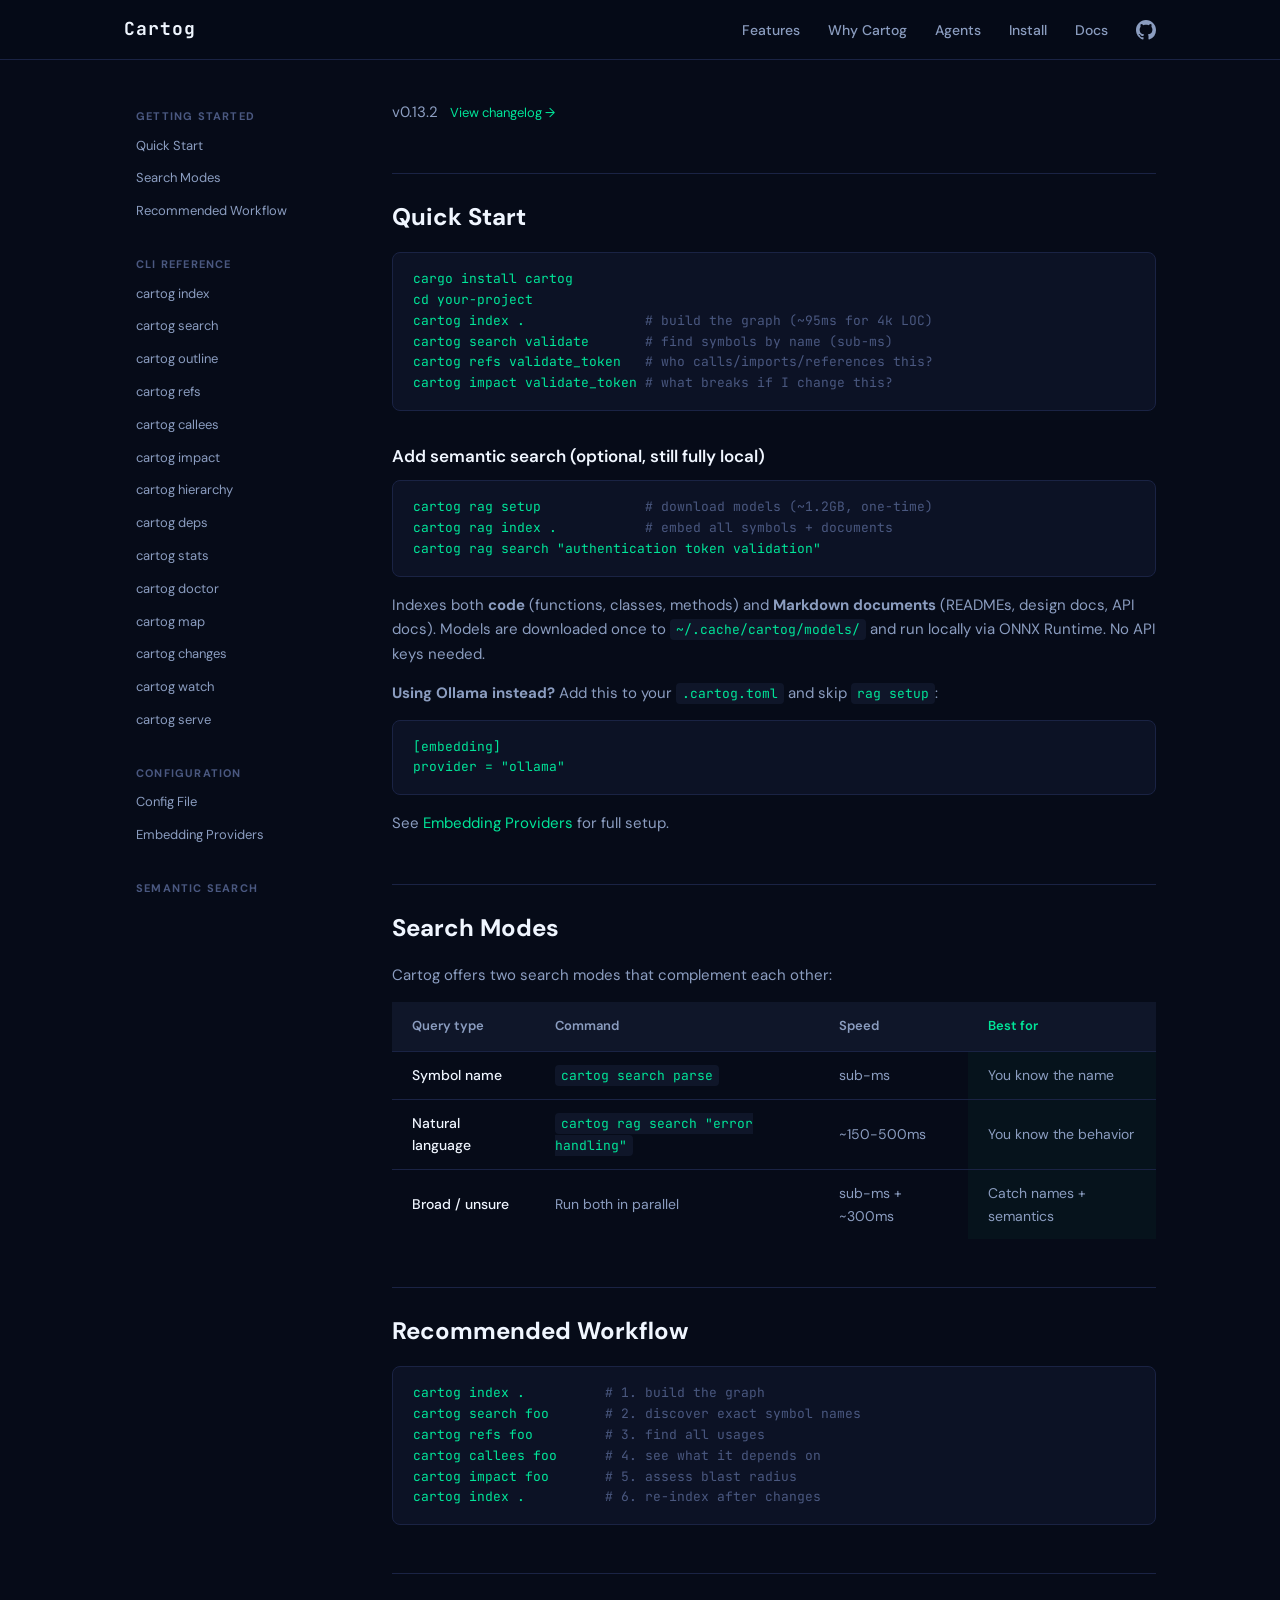
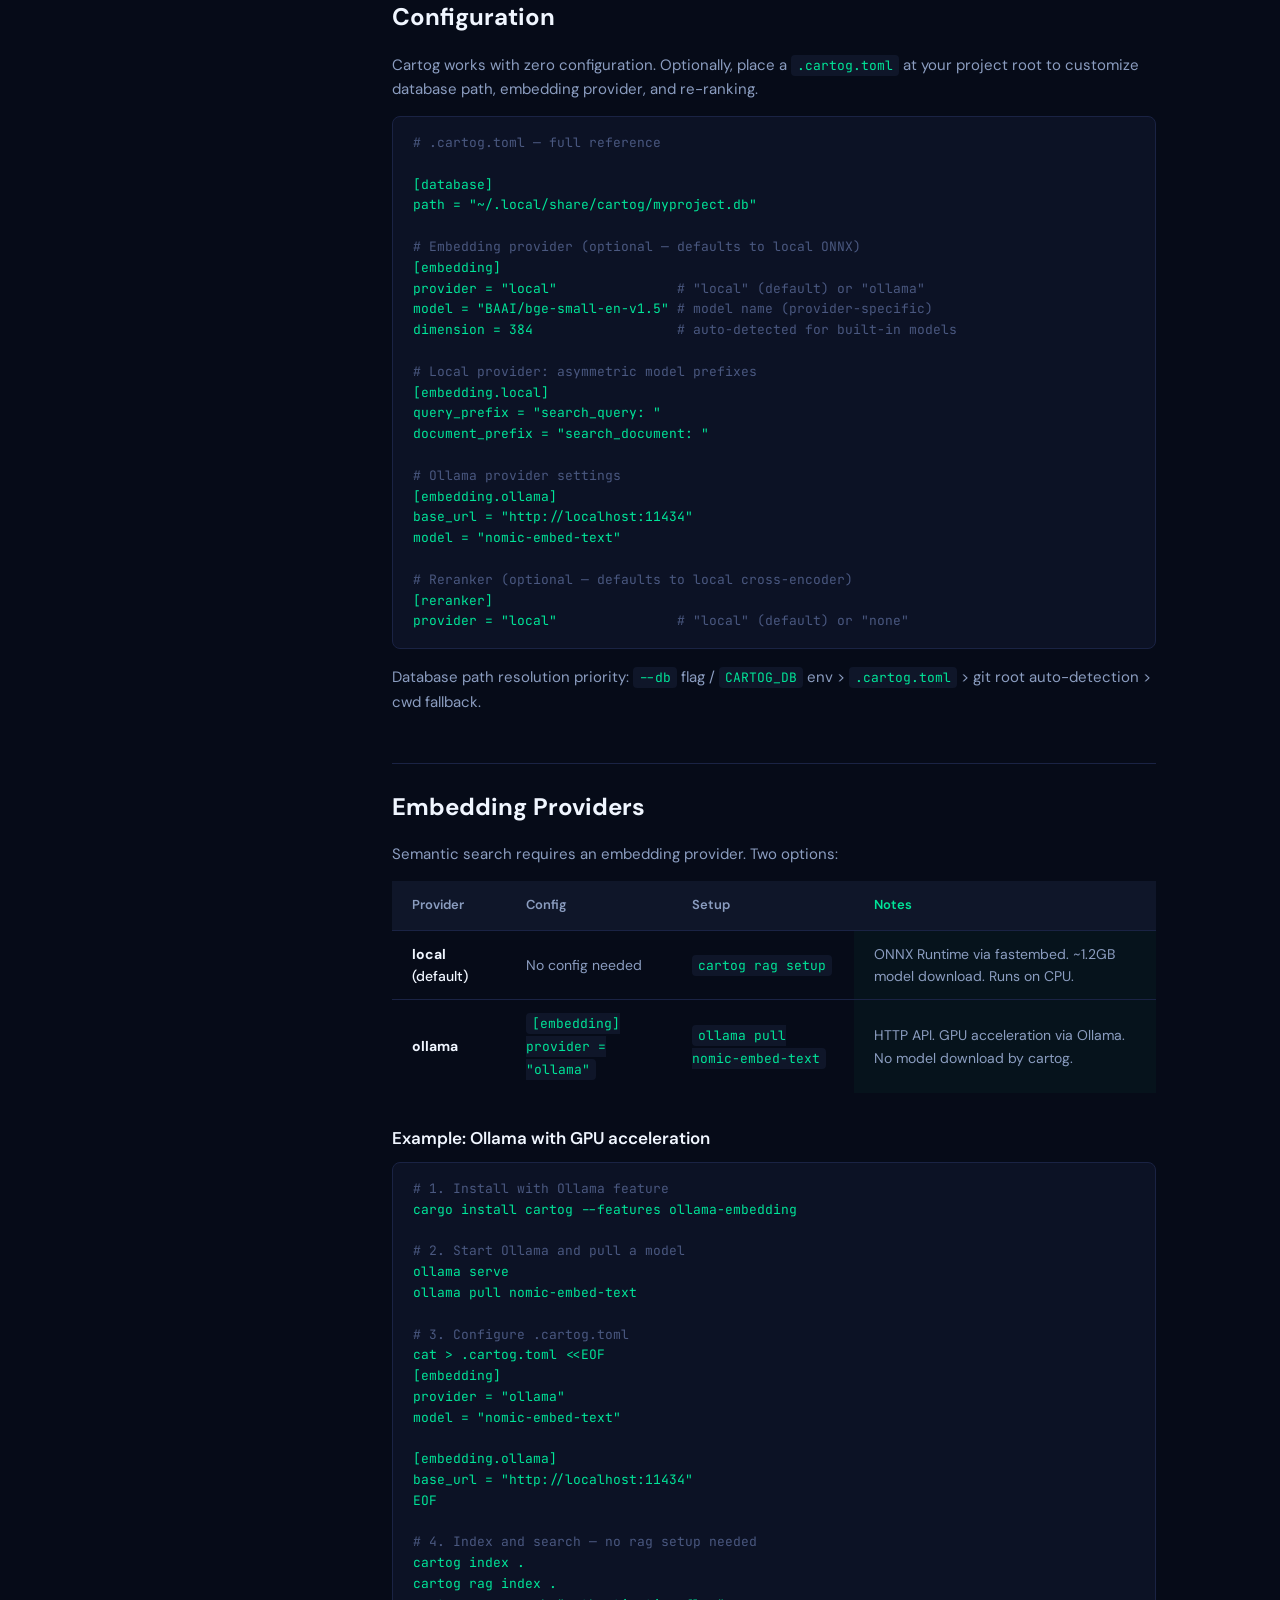
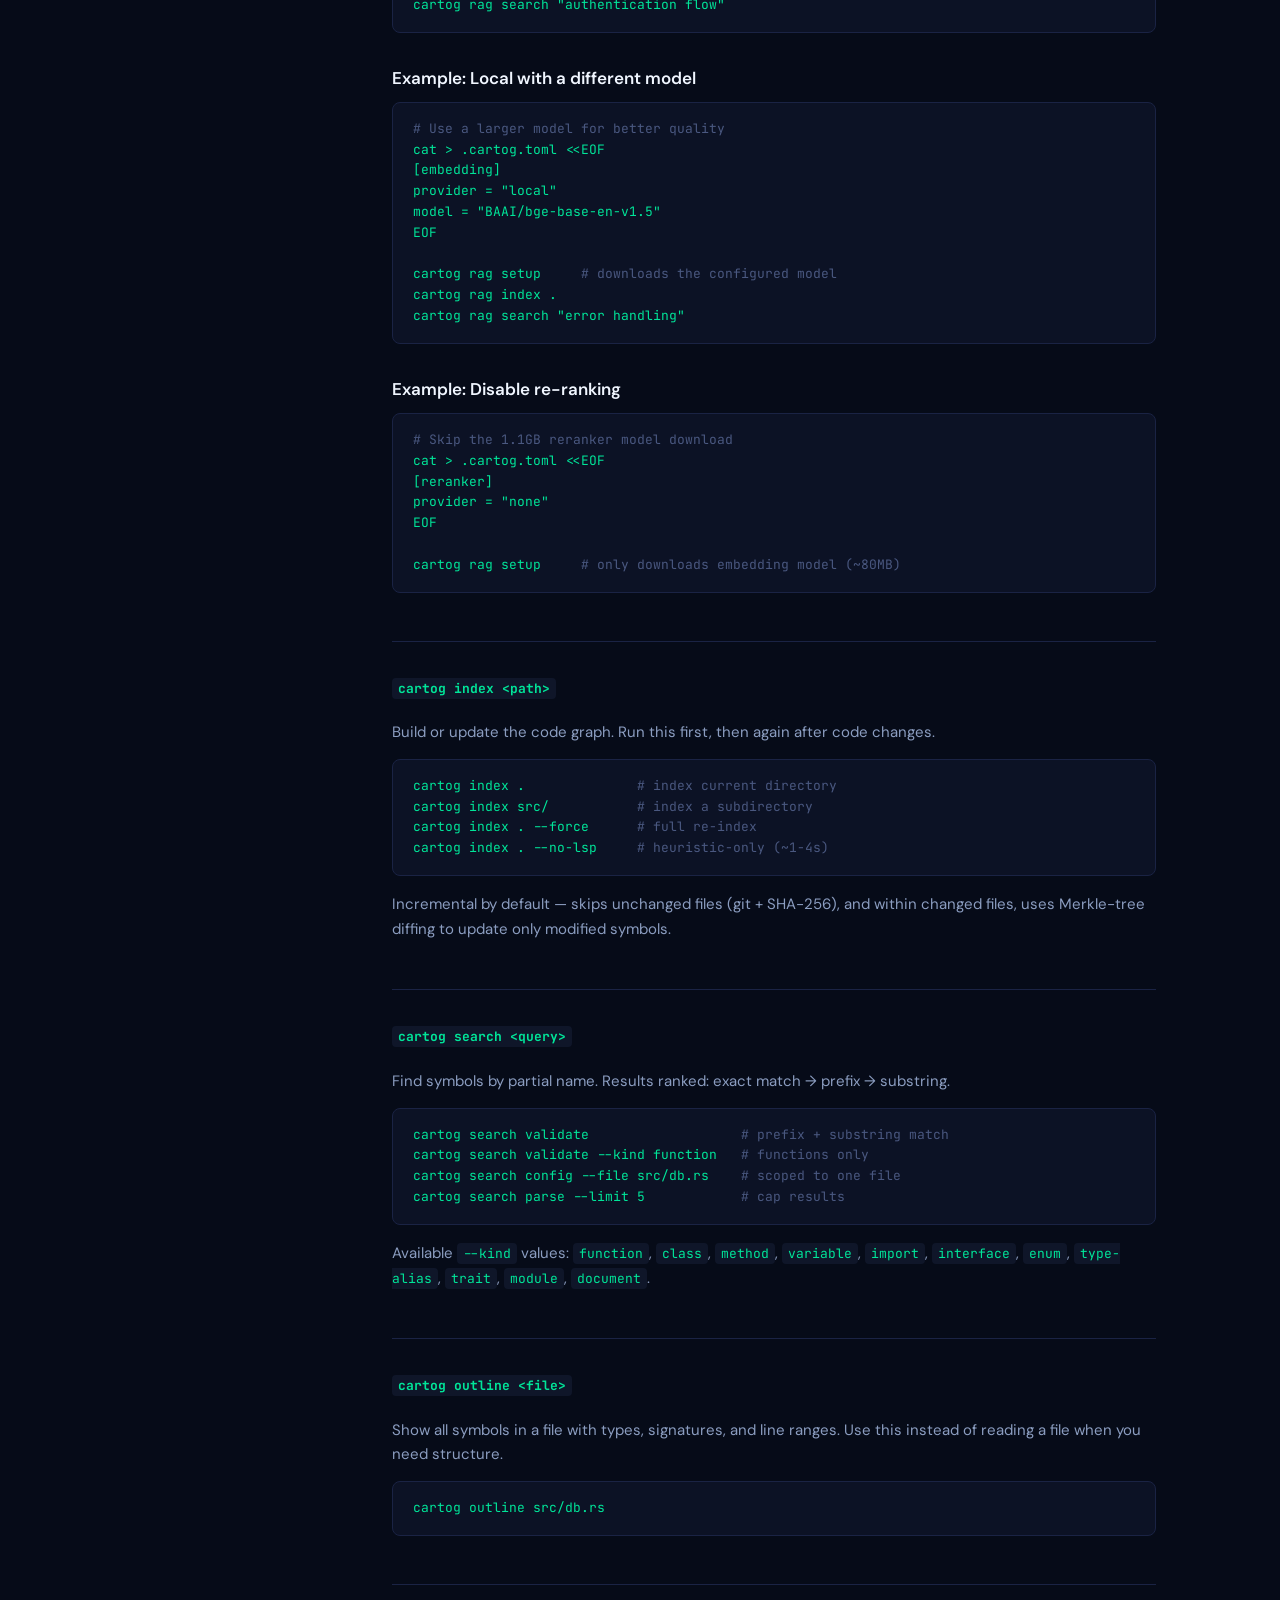
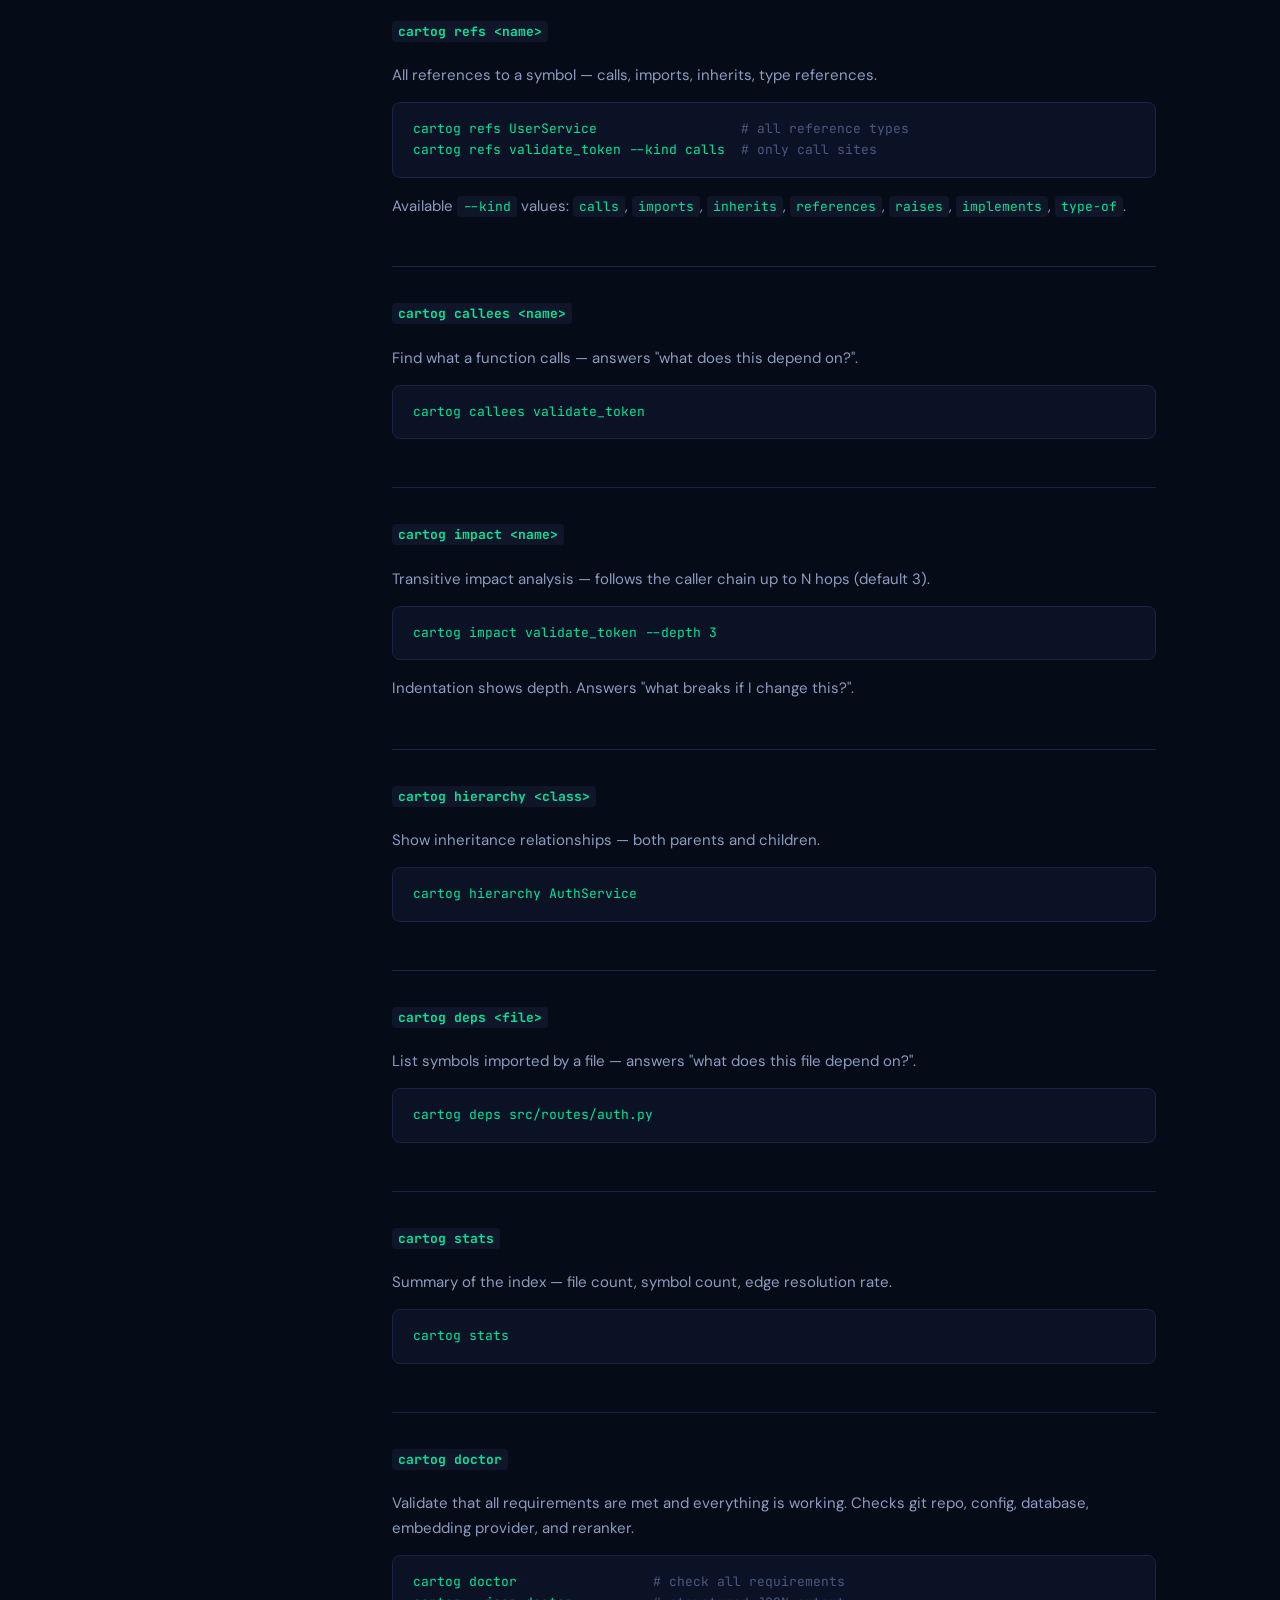
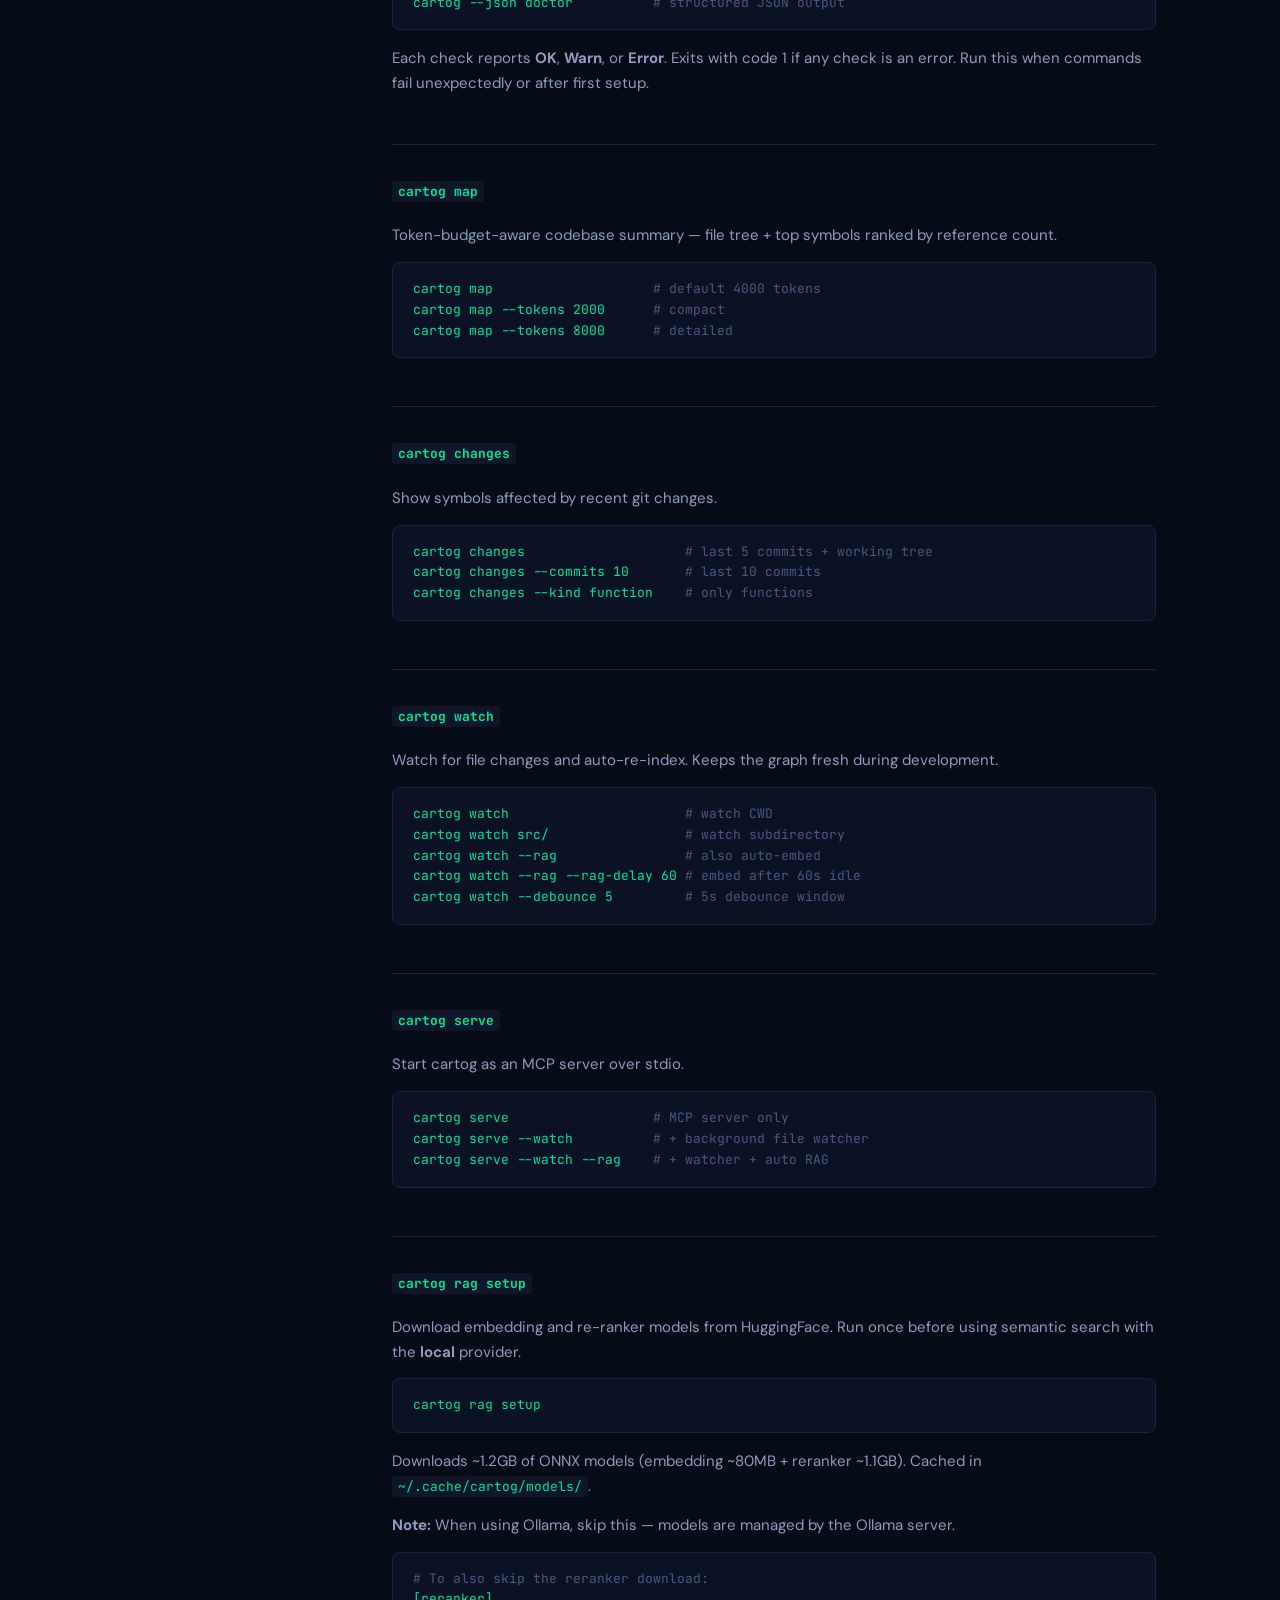
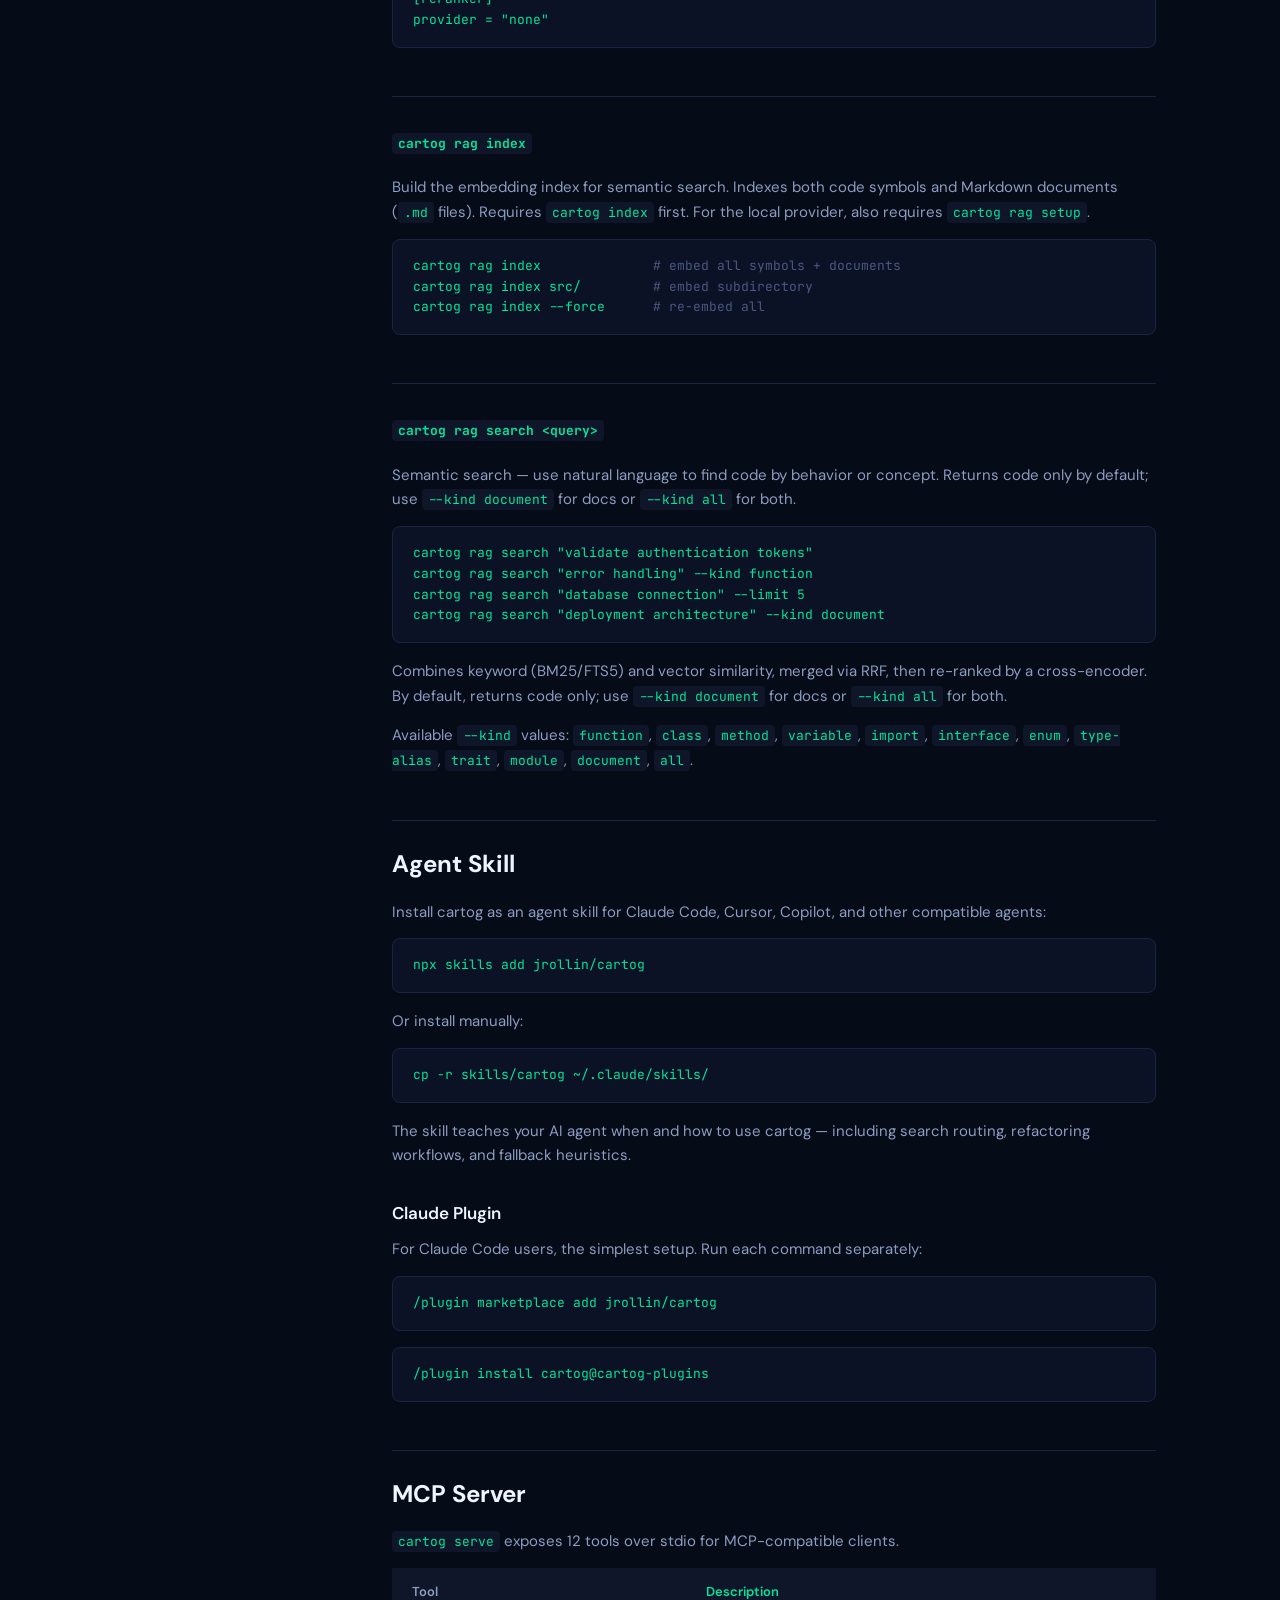
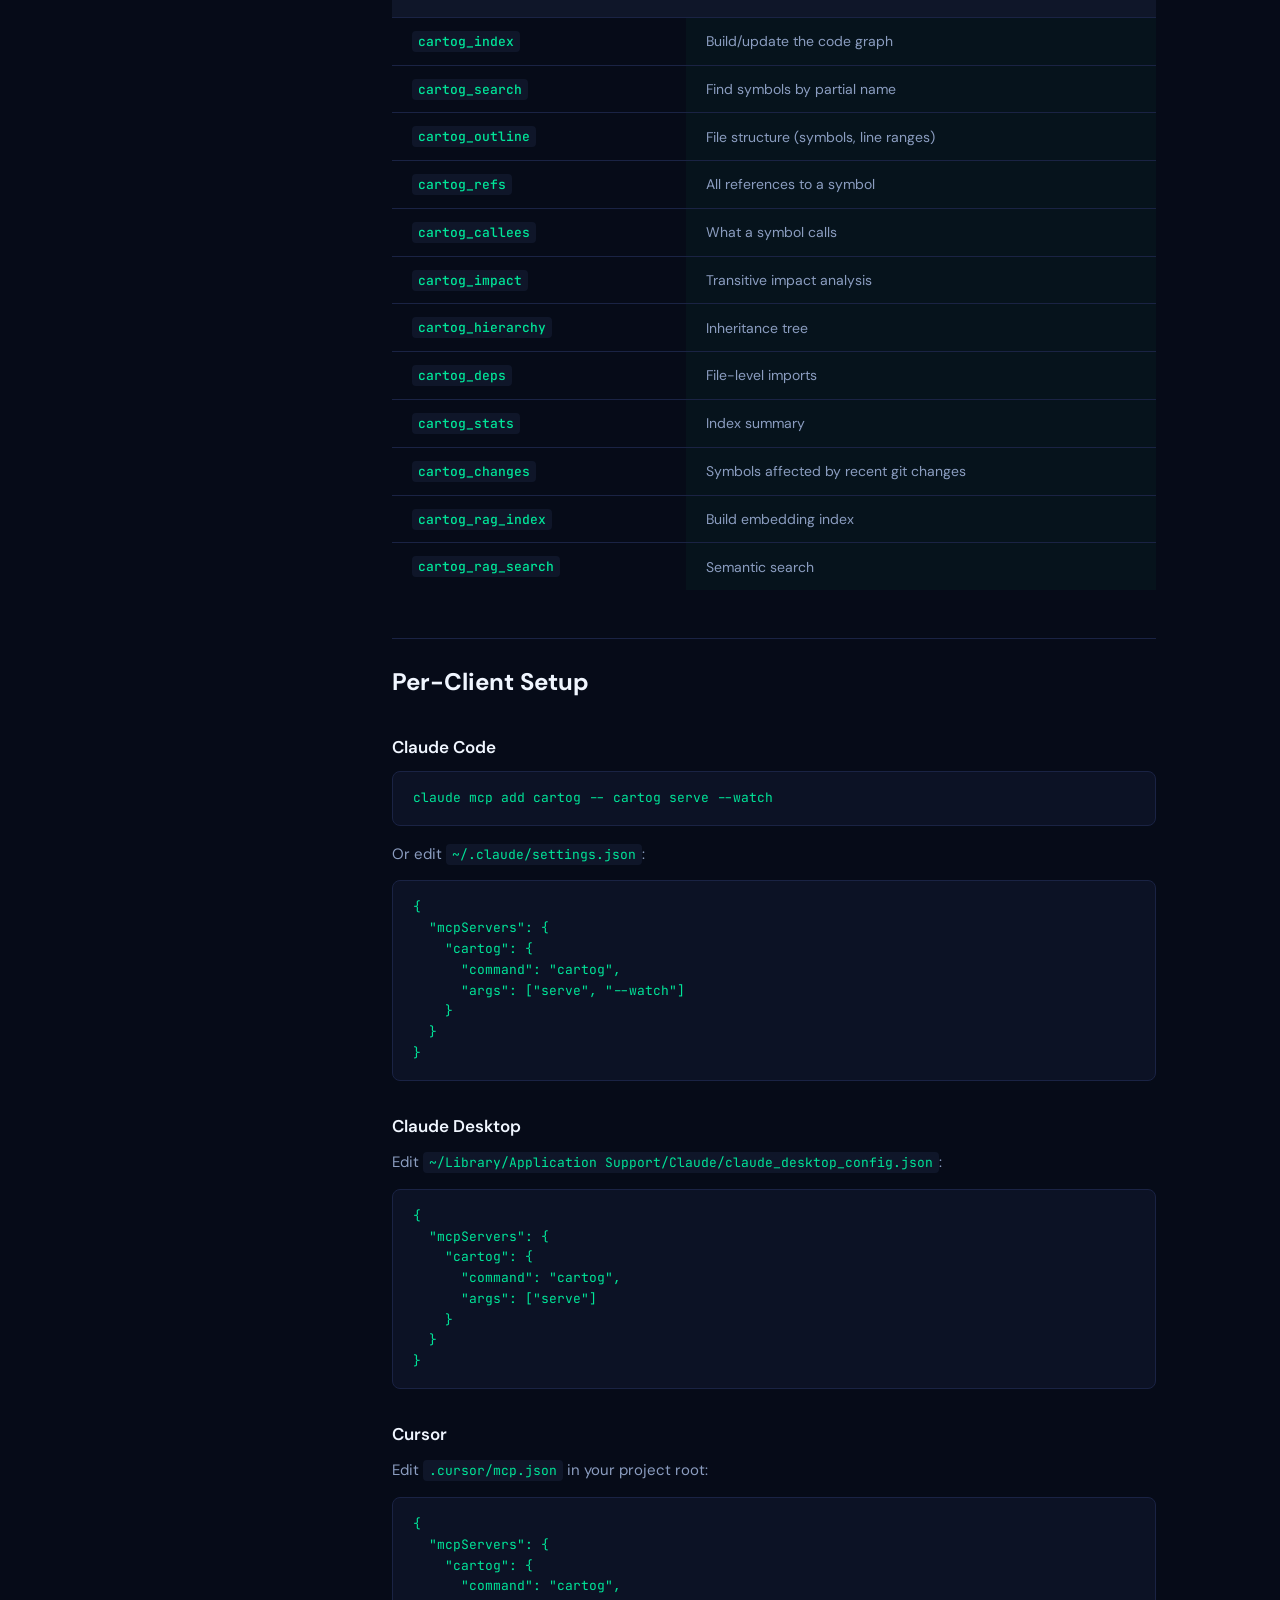
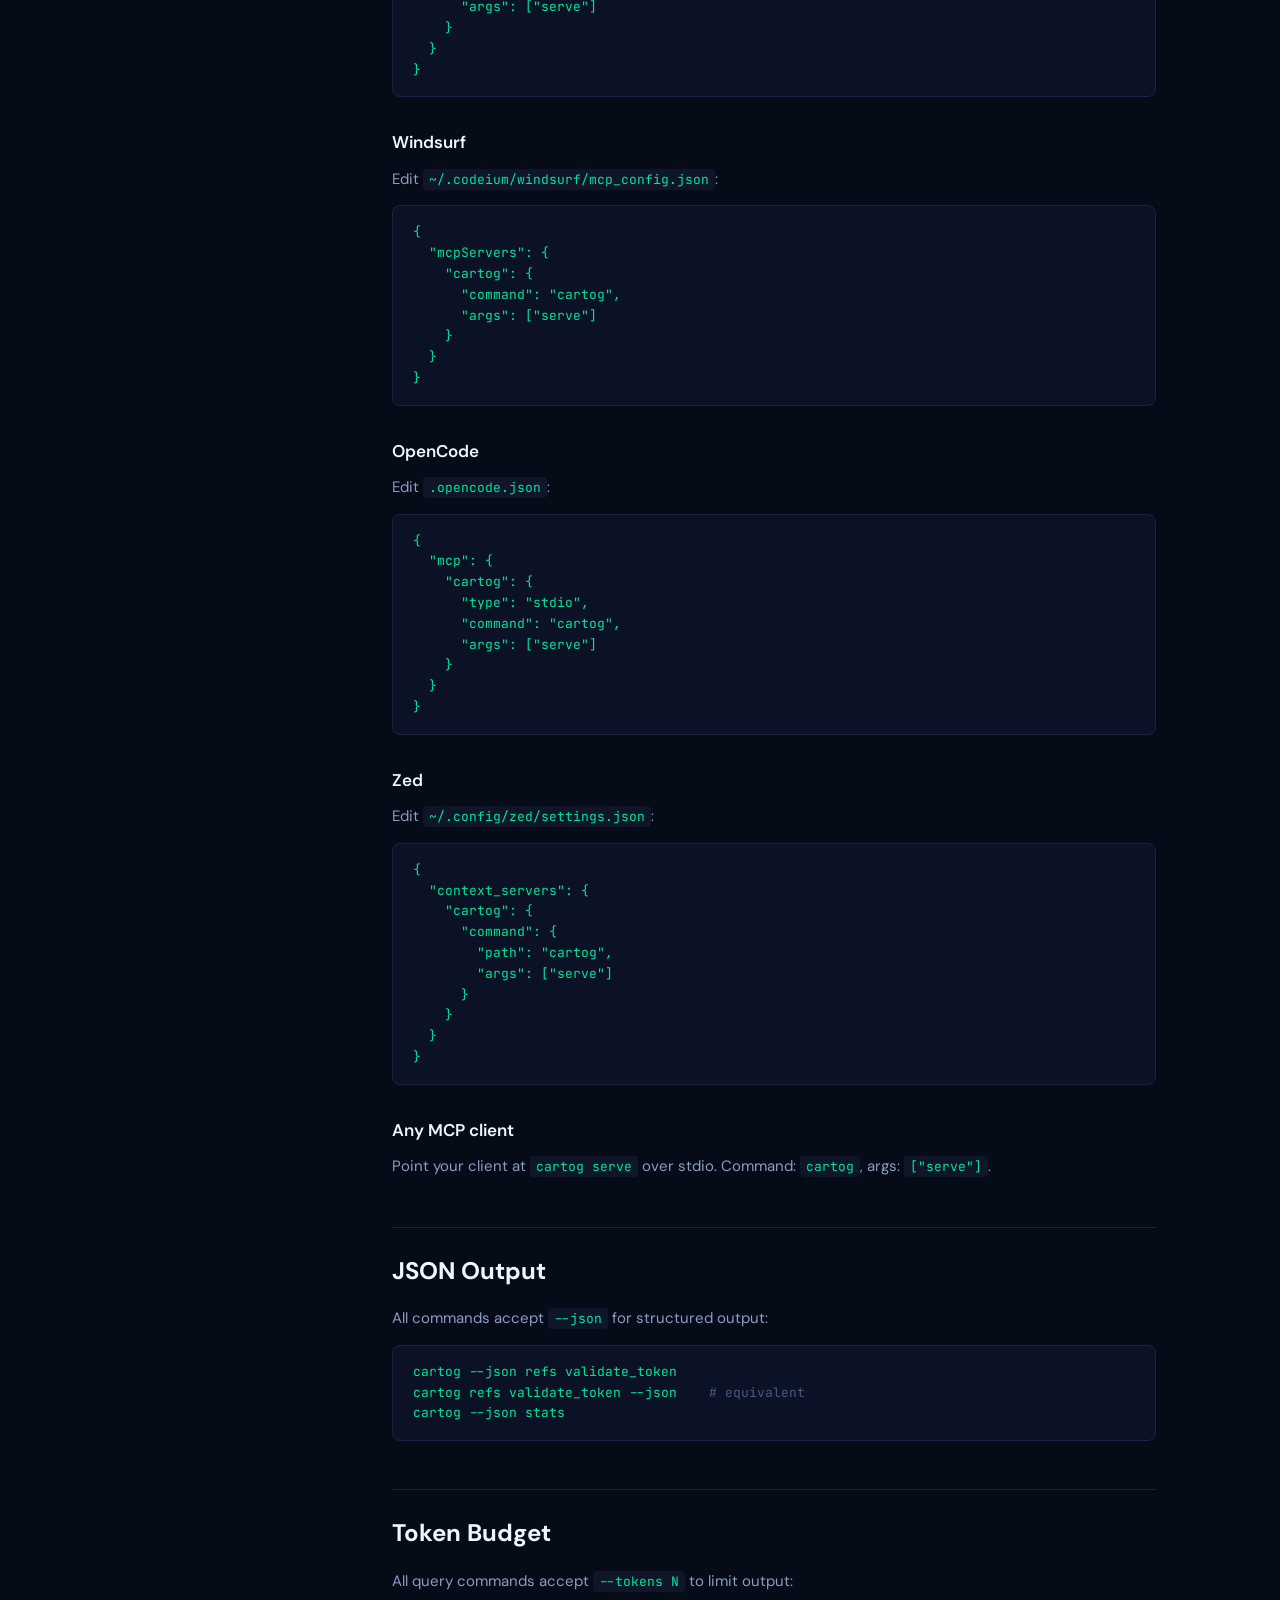
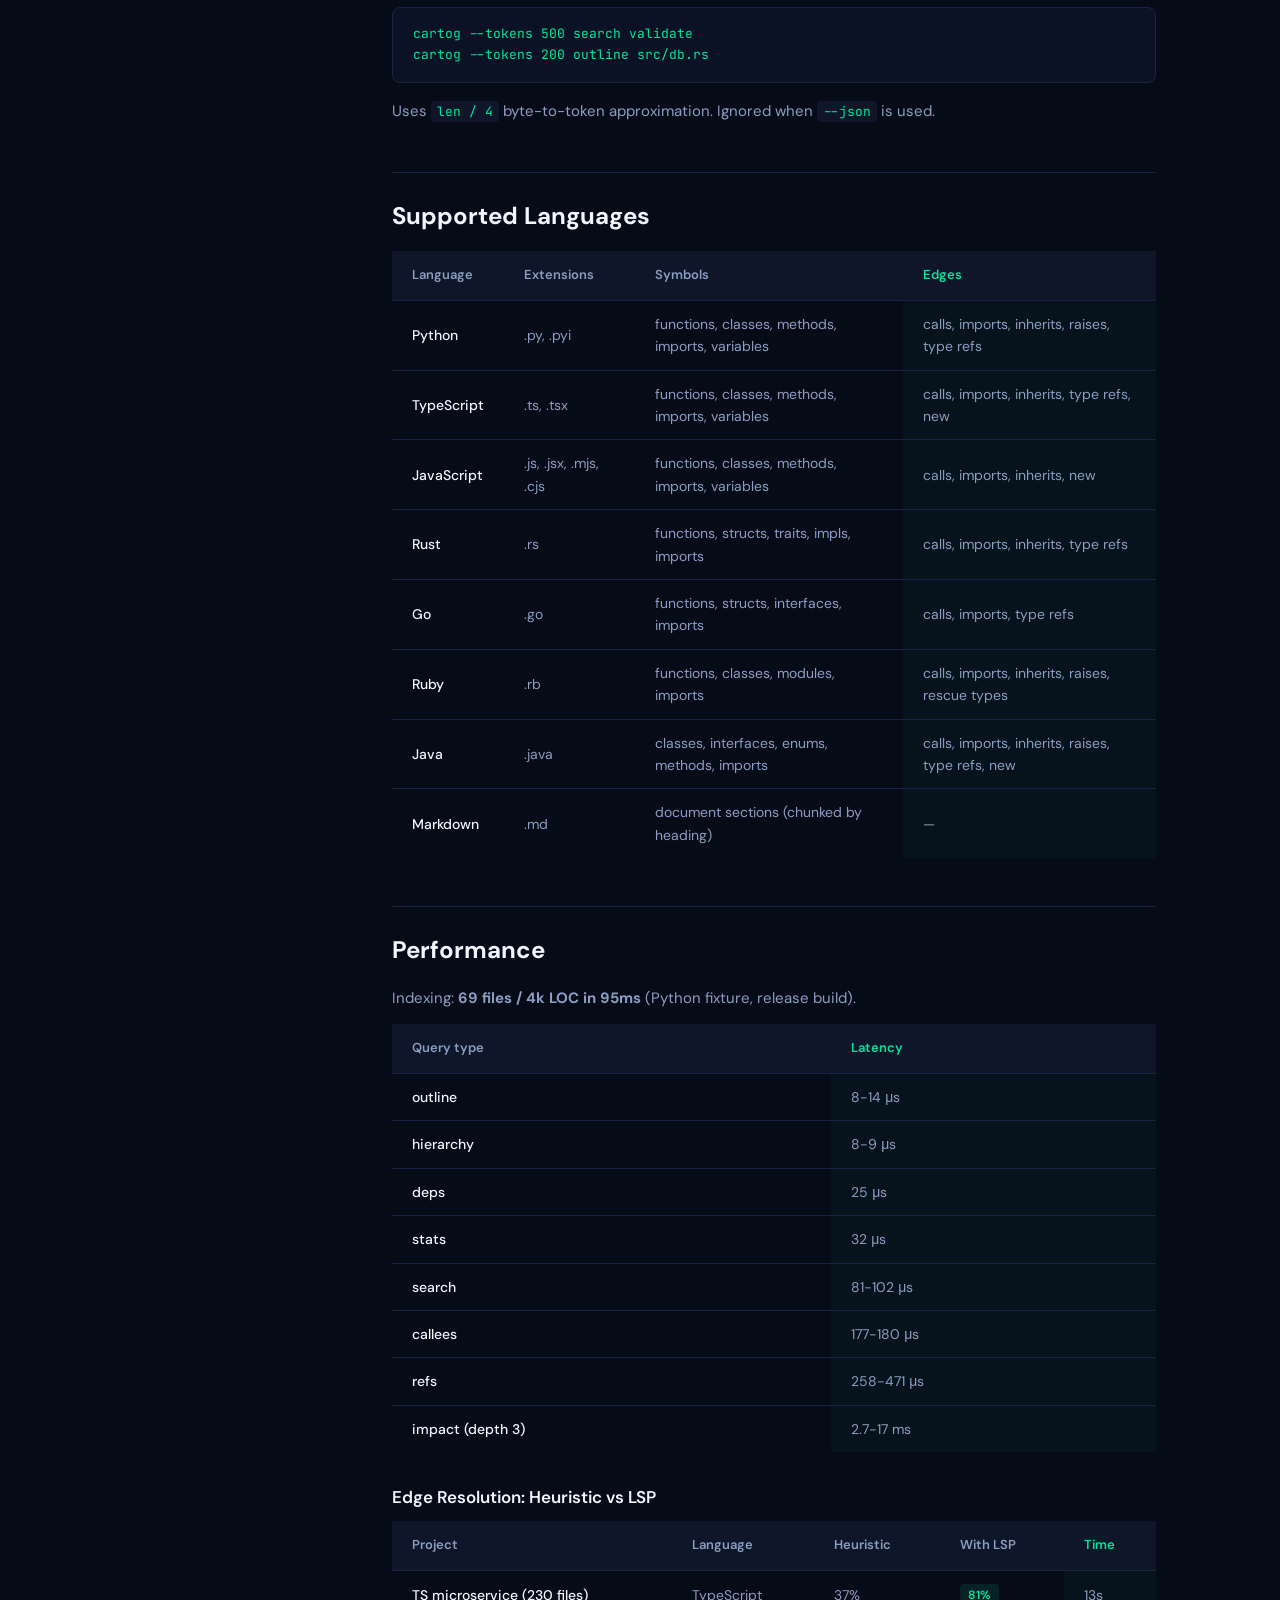
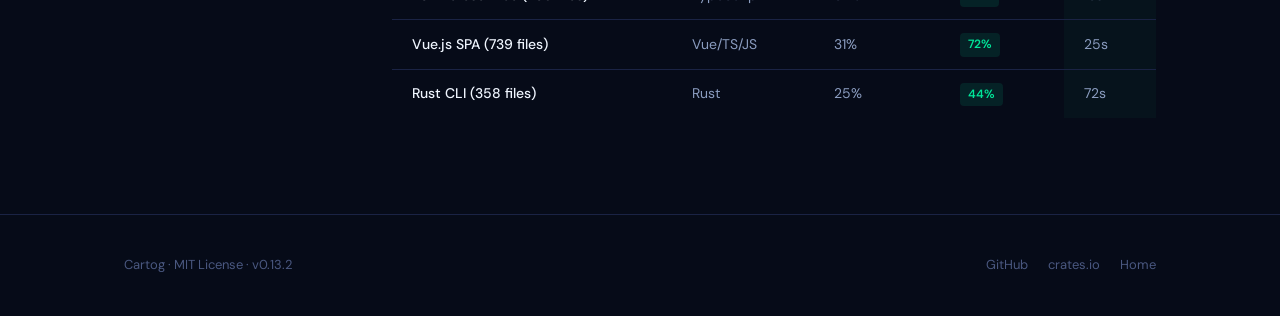
==== site/usage.html @ bf615267 "chore: bump version to 0.13.2" ====
<!DOCTYPE html>
<html lang="en">
<head>
  <meta charset="UTF-8">
  <meta name="viewport" content="width=device-width, initial-scale=1.0">
  <title>Cartog — Documentation</title>
  <meta name="description" content="CLI reference, agent skill setup, MCP server configuration, and semantic search for Cartog.">
  <link rel="stylesheet" href="style.css">
</head>
<body>

<!-- ── Nav ──────────────────────────────────────── -->
<header class="nav">
  <div class="nav-inner">
    <a href="index.html" class="nav-logo">Cartog</a>
    <button class="nav-toggle" aria-label="Toggle navigation" onclick="document.querySelector('.nav-links').classList.toggle('open')">
      <span></span><span></span><span></span>
    </button>
    <ul class="nav-links">
      <li><a href="index.html#features">Features</a></li>
      <li><a href="index.html#why">Why Cartog</a></li>
      <li><a href="index.html#agents">Agents</a></li>
      <li><a href="index.html#install">Install</a></li>
      <li><a href="usage.html">Docs</a></li>
      <li>
        <a href="https://github.com/jrollin/cartog" class="github-link" aria-label="GitHub">
          <svg viewBox="0 0 16 16"><path d="M8 0C3.58 0 0 3.58 0 8c0 3.54 2.29 6.53 5.47 7.59.4.07.55-.17.55-.38 0-.19-.01-.82-.01-1.49-2.01.37-2.53-.49-2.69-.94-.09-.23-.48-.94-.82-1.13-.28-.15-.68-.52-.01-.53.63-.01 1.08.58 1.23.82.72 1.21 1.87.87 2.33.66.07-.52.28-.87.51-1.07-1.78-.2-3.64-.89-3.64-3.95 0-.87.31-1.59.82-2.15-.08-.2-.36-1.02.08-2.12 0 0 .67-.21 2.2.82.64-.18 1.32-.27 2-.27.68 0 1.36.09 2 .27 1.53-1.04 2.2-.82 2.2-.82.44 1.1.16 1.92.08 2.12.51.56.82 1.27.82 2.15 0 3.07-1.87 3.75-3.65 3.95.29.25.54.73.54 1.48 0 1.07-.01 1.93-.01 2.2 0 .21.15.46.55.38A8.013 8.013 0 0016 8c0-4.42-3.58-8-8-8z" fill="currentColor"/></svg>
        </a>
      </li>
    </ul>
  </div>
</header>

<!-- ── Docs Layout ─────────────────────────────── -->
<div class="container">
  <div class="docs-layout">

    <!-- Sidebar -->
    <aside class="docs-sidebar">
      <nav>
        <div class="sidebar-group">
          <div class="sidebar-label">Getting Started</div>
          <a href="#quick-start">Quick Start</a>
          <a href="#search-modes">Search Modes</a>
          <a href="#workflow">Recommended Workflow</a>
        </div>
        <div class="sidebar-group">
          <div class="sidebar-label">CLI Reference</div>
          <a href="#cmd-index">cartog index</a>
          <a href="#cmd-search">cartog search</a>
          <a href="#cmd-outline">cartog outline</a>
          <a href="#cmd-refs">cartog refs</a>
          <a href="#cmd-callees">cartog callees</a>
          <a href="#cmd-impact">cartog impact</a>
          <a href="#cmd-hierarchy">cartog hierarchy</a>
          <a href="#cmd-deps">cartog deps</a>
          <a href="#cmd-stats">cartog stats</a>
          <a href="#cmd-doctor">cartog doctor</a>
          <a href="#cmd-map">cartog map</a>
          <a href="#cmd-changes">cartog changes</a>
          <a href="#cmd-watch">cartog watch</a>
          <a href="#cmd-serve">cartog serve</a>
        </div>
        <div class="sidebar-group">
          <div class="sidebar-label">Configuration</div>
          <a href="#config">Config File</a>
          <a href="#config-providers">Embedding Providers</a>
        </div>
        <div class="sidebar-group">
          <div class="sidebar-label">Semantic Search</div>
          <a href="#rag-setup">rag setup</a>
          <a href="#rag-index">rag index</a>
          <a href="#rag-search">rag search</a>
        </div>
        <div class="sidebar-group">
          <div class="sidebar-label">Integration</div>
          <a href="#agent-skill">Agent Skill</a>
          <a href="#mcp-server">MCP Server</a>
          <a href="#mcp-clients">Per-Client Setup</a>
        </div>
        <div class="sidebar-group">
          <div class="sidebar-label">Reference</div>
          <a href="#json-output">JSON Output</a>
          <a href="#token-budget">Token Budget</a>
          <a href="#languages">Languages</a>
          <a href="#performance">Performance</a>
        </div>
      </nav>
    </aside>

    <!-- Content -->
    <main class="docs-content">

      <p style="margin-bottom: 24px;">
        <span class="badge">v0.13.2</span>
        <a href="https://github.com/jrollin/cartog/releases/latest" style="margin-left: 8px; font-size: 13px;">View changelog →</a>
      </p>

      <h2 id="quick-start">Quick Start</h2>
      <pre>cargo install cartog
cd your-project
cartog index .               <span class="comment"># build the graph (~95ms for 4k LOC)</span>
cartog search validate       <span class="comment"># find symbols by name (sub-ms)</span>
cartog refs validate_token   <span class="comment"># who calls/imports/references this?</span>
cartog impact validate_token <span class="comment"># what breaks if I change this?</span></pre>

      <h3>Add semantic search (optional, still fully local)</h3>
      <pre>cartog rag setup             <span class="comment"># download models (~1.2GB, one-time)</span>
cartog rag index .           <span class="comment"># embed all symbols + documents</span>
cartog rag search "authentication token validation"</pre>
      <p>Indexes both <strong>code</strong> (functions, classes, methods) and <strong>Markdown documents</strong> (READMEs, design docs, API docs). Models are downloaded once to <code>~/.cache/cartog/models/</code> and run locally via ONNX Runtime. No API keys needed.</p>
      <p><strong>Using Ollama instead?</strong> Add this to your <code>.cartog.toml</code> and skip <code>rag setup</code>:</p>
      <pre>[embedding]
provider = "ollama"</pre>
      <p>See <a href="#config-providers">Embedding Providers</a> for full setup.</p>

      <h2 id="search-modes">Search Modes</h2>
      <p>Cartog offers two search modes that complement each other:</p>
      <table>
        <thead>
          <tr>
            <th>Query type</th>
            <th>Command</th>
            <th>Speed</th>
            <th>Best for</th>
          </tr>
        </thead>
        <tbody>
          <tr>
            <td>Symbol name</td>
            <td><code>cartog search parse</code></td>
            <td>sub-ms</td>
            <td>You know the name</td>
          </tr>
          <tr>
            <td>Natural language</td>
            <td><code>cartog rag search "error handling"</code></td>
            <td>~150-500ms</td>
            <td>You know the behavior</td>
          </tr>
          <tr>
            <td>Broad / unsure</td>
            <td>Run both in parallel</td>
            <td>sub-ms + ~300ms</td>
            <td>Catch names + semantics</td>
          </tr>
        </tbody>
      </table>

      <h2 id="workflow">Recommended Workflow</h2>
      <pre>cartog index .          <span class="comment"># 1. build the graph</span>
cartog search foo       <span class="comment"># 2. discover exact symbol names</span>
cartog refs foo         <span class="comment"># 3. find all usages</span>
cartog callees foo      <span class="comment"># 4. see what it depends on</span>
cartog impact foo       <span class="comment"># 5. assess blast radius</span>
cartog index .          <span class="comment"># 6. re-index after changes</span></pre>

      <!-- ── Configuration ─────────────────────── -->

      <h2 id="config">Configuration</h2>
      <p>Cartog works with zero configuration. Optionally, place a <code>.cartog.toml</code> at your project root to customize database path, embedding provider, and re-ranking.</p>
      <pre><span class="comment"># .cartog.toml — full reference</span>

[database]
path = "~/.local/share/cartog/myproject.db"

<span class="comment"># Embedding provider (optional — defaults to local ONNX)</span>
[embedding]
provider = "local"               <span class="comment"># "local" (default) or "ollama"</span>
model = "BAAI/bge-small-en-v1.5" <span class="comment"># model name (provider-specific)</span>
dimension = 384                  <span class="comment"># auto-detected for built-in models</span>

<span class="comment"># Local provider: asymmetric model prefixes</span>
[embedding.local]
query_prefix = "search_query: "
document_prefix = "search_document: "

<span class="comment"># Ollama provider settings</span>
[embedding.ollama]
base_url = "http://localhost:11434"
model = "nomic-embed-text"

<span class="comment"># Reranker (optional — defaults to local cross-encoder)</span>
[reranker]
provider = "local"               <span class="comment"># "local" (default) or "none"</span></pre>

      <p>Database path resolution priority: <code>--db</code> flag / <code>CARTOG_DB</code> env > <code>.cartog.toml</code> > git root auto-detection > cwd fallback.</p>

      <h2 id="config-providers">Embedding Providers</h2>
      <p>Semantic search requires an embedding provider. Two options:</p>
      <table>
        <thead>
          <tr><th>Provider</th><th>Config</th><th>Setup</th><th>Notes</th></tr>
        </thead>
        <tbody>
          <tr>
            <td><strong>local</strong> (default)</td>
            <td>No config needed</td>
            <td><code>cartog rag setup</code></td>
            <td>ONNX Runtime via fastembed. ~1.2GB model download. Runs on CPU.</td>
          </tr>
          <tr>
            <td><strong>ollama</strong></td>
            <td><code>[embedding]<br>provider = "ollama"</code></td>
            <td><code>ollama pull nomic-embed-text</code></td>
            <td>HTTP API. GPU acceleration via Ollama. No model download by cartog.</td>
          </tr>
        </tbody>
      </table>

      <h3>Example: Ollama with GPU acceleration</h3>
      <pre><span class="comment"># 1. Install with Ollama feature</span>
cargo install cartog --features ollama-embedding

<span class="comment"># 2. Start Ollama and pull a model</span>
ollama serve
ollama pull nomic-embed-text

<span class="comment"># 3. Configure .cartog.toml</span>
cat > .cartog.toml &lt;&lt;EOF
[embedding]
provider = "ollama"
model = "nomic-embed-text"

[embedding.ollama]
base_url = "http://localhost:11434"
EOF

<span class="comment"># 4. Index and search — no rag setup needed</span>
cartog index .
cartog rag index .
cartog rag search "authentication flow"</pre>

      <h3>Example: Local with a different model</h3>
      <pre><span class="comment"># Use a larger model for better quality</span>
cat > .cartog.toml &lt;&lt;EOF
[embedding]
provider = "local"
model = "BAAI/bge-base-en-v1.5"
EOF

cartog rag setup     <span class="comment"># downloads the configured model</span>
cartog rag index .
cartog rag search "error handling"</pre>

      <h3>Example: Disable re-ranking</h3>
      <pre><span class="comment"># Skip the 1.1GB reranker model download</span>
cat > .cartog.toml &lt;&lt;EOF
[reranker]
provider = "none"
EOF

cartog rag setup     <span class="comment"># only downloads embedding model (~80MB)</span></pre>

      <!-- ── CLI Reference ─────────────────────── -->

      <h2 id="cmd-index"><code>cartog index &lt;path&gt;</code></h2>
      <p>Build or update the code graph. Run this first, then again after code changes.</p>
      <pre>cartog index .              <span class="comment"># index current directory</span>
cartog index src/           <span class="comment"># index a subdirectory</span>
cartog index . --force      <span class="comment"># full re-index</span>
cartog index . --no-lsp     <span class="comment"># heuristic-only (~1-4s)</span></pre>
      <p>Incremental by default — skips unchanged files (git + SHA-256), and within changed files, uses Merkle-tree diffing to update only modified symbols.</p>

      <h2 id="cmd-search"><code>cartog search &lt;query&gt;</code></h2>
      <p>Find symbols by partial name. Results ranked: exact match → prefix → substring.</p>
      <pre>cartog search validate                   <span class="comment"># prefix + substring match</span>
cartog search validate --kind function   <span class="comment"># functions only</span>
cartog search config --file src/db.rs    <span class="comment"># scoped to one file</span>
cartog search parse --limit 5            <span class="comment"># cap results</span></pre>
      <p>Available <code>--kind</code> values: <code>function</code>, <code>class</code>, <code>method</code>, <code>variable</code>, <code>import</code>, <code>interface</code>, <code>enum</code>, <code>type-alias</code>, <code>trait</code>, <code>module</code>, <code>document</code>.</p>

      <h2 id="cmd-outline"><code>cartog outline &lt;file&gt;</code></h2>
      <p>Show all symbols in a file with types, signatures, and line ranges. Use this instead of reading a file when you need structure.</p>
      <pre>cartog outline src/db.rs</pre>

      <h2 id="cmd-refs"><code>cartog refs &lt;name&gt;</code></h2>
      <p>All references to a symbol — calls, imports, inherits, type references.</p>
      <pre>cartog refs UserService                  <span class="comment"># all reference types</span>
cartog refs validate_token --kind calls  <span class="comment"># only call sites</span></pre>
      <p>Available <code>--kind</code> values: <code>calls</code>, <code>imports</code>, <code>inherits</code>, <code>references</code>, <code>raises</code>, <code>implements</code>, <code>type-of</code>.</p>

      <h2 id="cmd-callees"><code>cartog callees &lt;name&gt;</code></h2>
      <p>Find what a function calls — answers "what does this depend on?".</p>
      <pre>cartog callees validate_token</pre>

      <h2 id="cmd-impact"><code>cartog impact &lt;name&gt;</code></h2>
      <p>Transitive impact analysis — follows the caller chain up to N hops (default 3).</p>
      <pre>cartog impact validate_token --depth 3</pre>
      <p>Indentation shows depth. Answers "what breaks if I change this?".</p>

      <h2 id="cmd-hierarchy"><code>cartog hierarchy &lt;class&gt;</code></h2>
      <p>Show inheritance relationships — both parents and children.</p>
      <pre>cartog hierarchy AuthService</pre>

      <h2 id="cmd-deps"><code>cartog deps &lt;file&gt;</code></h2>
      <p>List symbols imported by a file — answers "what does this file depend on?".</p>
      <pre>cartog deps src/routes/auth.py</pre>

      <h2 id="cmd-stats"><code>cartog stats</code></h2>
      <p>Summary of the index — file count, symbol count, edge resolution rate.</p>
      <pre>cartog stats</pre>

      <h2 id="cmd-doctor"><code>cartog doctor</code></h2>
      <p>Validate that all requirements are met and everything is working. Checks git repo, config, database, embedding provider, and reranker.</p>
      <pre>cartog doctor                 <span class="comment"># check all requirements</span>
cartog --json doctor          <span class="comment"># structured JSON output</span></pre>
      <p>Each check reports <strong>OK</strong>, <strong>Warn</strong>, or <strong>Error</strong>. Exits with code 1 if any check is an error. Run this when commands fail unexpectedly or after first setup.</p>

      <h2 id="cmd-map"><code>cartog map</code></h2>
      <p>Token-budget-aware codebase summary — file tree + top symbols ranked by reference count.</p>
      <pre>cartog map                    <span class="comment"># default 4000 tokens</span>
cartog map --tokens 2000      <span class="comment"># compact</span>
cartog map --tokens 8000      <span class="comment"># detailed</span></pre>

      <h2 id="cmd-changes"><code>cartog changes</code></h2>
      <p>Show symbols affected by recent git changes.</p>
      <pre>cartog changes                    <span class="comment"># last 5 commits + working tree</span>
cartog changes --commits 10       <span class="comment"># last 10 commits</span>
cartog changes --kind function    <span class="comment"># only functions</span></pre>

      <h2 id="cmd-watch"><code>cartog watch</code></h2>
      <p>Watch for file changes and auto-re-index. Keeps the graph fresh during development.</p>
      <pre>cartog watch                      <span class="comment"># watch CWD</span>
cartog watch src/                 <span class="comment"># watch subdirectory</span>
cartog watch --rag                <span class="comment"># also auto-embed</span>
cartog watch --rag --rag-delay 60 <span class="comment"># embed after 60s idle</span>
cartog watch --debounce 5         <span class="comment"># 5s debounce window</span></pre>

      <h2 id="cmd-serve"><code>cartog serve</code></h2>
      <p>Start cartog as an MCP server over stdio.</p>
      <pre>cartog serve                  <span class="comment"># MCP server only</span>
cartog serve --watch          <span class="comment"># + background file watcher</span>
cartog serve --watch --rag    <span class="comment"># + watcher + auto RAG</span></pre>

      <!-- ── Semantic Search ───────────────────── -->

      <h2 id="rag-setup"><code>cartog rag setup</code></h2>
      <p>Download embedding and re-ranker models from HuggingFace. Run once before using semantic search with the <strong>local</strong> provider.</p>
      <pre>cartog rag setup</pre>
      <p>Downloads ~1.2GB of ONNX models (embedding ~80MB + reranker ~1.1GB). Cached in <code>~/.cache/cartog/models/</code>.</p>
      <p><strong>Note:</strong> When using Ollama, skip this — models are managed by the Ollama server.</p>
      <pre><span class="comment"># To also skip the reranker download:</span>
[reranker]
provider = "none"</pre>

      <h2 id="rag-index"><code>cartog rag index</code></h2>
      <p>Build the embedding index for semantic search. Indexes both code symbols and Markdown documents (<code>.md</code> files). Requires <code>cartog index</code> first. For the local provider, also requires <code>cartog rag setup</code>.</p>
      <pre>cartog rag index              <span class="comment"># embed all symbols + documents</span>
cartog rag index src/         <span class="comment"># embed subdirectory</span>
cartog rag index --force      <span class="comment"># re-embed all</span></pre>

      <h2 id="rag-search"><code>cartog rag search &lt;query&gt;</code></h2>
      <p>Semantic search — use natural language to find code by behavior or concept. Returns code only by default; use <code>--kind document</code> for docs or <code>--kind all</code> for both.</p>
      <pre>cartog rag search "validate authentication tokens"
cartog rag search "error handling" --kind function
cartog rag search "database connection" --limit 5
cartog rag search "deployment architecture" --kind document</pre>
      <p>Combines keyword (BM25/FTS5) and vector similarity, merged via RRF, then re-ranked by a cross-encoder. By default, returns code only; use <code>--kind document</code> for docs or <code>--kind all</code> for both.</p>
      <p>Available <code>--kind</code> values: <code>function</code>, <code>class</code>, <code>method</code>, <code>variable</code>, <code>import</code>, <code>interface</code>, <code>enum</code>, <code>type-alias</code>, <code>trait</code>, <code>module</code>, <code>document</code>, <code>all</code>.</p>

      <!-- ── Integration ───────────────────────── -->

      <h2 id="agent-skill">Agent Skill</h2>
      <p>Install cartog as an agent skill for Claude Code, Cursor, Copilot, and other compatible agents:</p>
      <pre>npx skills add jrollin/cartog</pre>
      <p>Or install manually:</p>
      <pre>cp -r skills/cartog ~/.claude/skills/</pre>
      <p>The skill teaches your AI agent when and how to use cartog — including search routing, refactoring workflows, and fallback heuristics.</p>

      <h3>Claude Plugin</h3>
      <p>For Claude Code users, the simplest setup. Run each command separately:</p>
      <pre>/plugin marketplace add jrollin/cartog</pre>
      <pre>/plugin install cartog@cartog-plugins</pre>

      <h2 id="mcp-server">MCP Server</h2>
      <p><code>cartog serve</code> exposes 12 tools over stdio for MCP-compatible clients.</p>

      <table>
        <thead>
          <tr><th>Tool</th><th>Description</th></tr>
        </thead>
        <tbody>
          <tr><td><code>cartog_index</code></td><td>Build/update the code graph</td></tr>
          <tr><td><code>cartog_search</code></td><td>Find symbols by partial name</td></tr>
          <tr><td><code>cartog_outline</code></td><td>File structure (symbols, line ranges)</td></tr>
          <tr><td><code>cartog_refs</code></td><td>All references to a symbol</td></tr>
          <tr><td><code>cartog_callees</code></td><td>What a symbol calls</td></tr>
          <tr><td><code>cartog_impact</code></td><td>Transitive impact analysis</td></tr>
          <tr><td><code>cartog_hierarchy</code></td><td>Inheritance tree</td></tr>
          <tr><td><code>cartog_deps</code></td><td>File-level imports</td></tr>
          <tr><td><code>cartog_stats</code></td><td>Index summary</td></tr>
          <tr><td><code>cartog_changes</code></td><td>Symbols affected by recent git changes</td></tr>
          <tr><td><code>cartog_rag_index</code></td><td>Build embedding index</td></tr>
          <tr><td><code>cartog_rag_search</code></td><td>Semantic search</td></tr>
        </tbody>
      </table>

      <h2 id="mcp-clients">Per-Client Setup</h2>

      <h3>Claude Code</h3>
      <pre>claude mcp add cartog -- cartog serve --watch</pre>
      <p>Or edit <code>~/.claude/settings.json</code>:</p>
      <pre>{
  "mcpServers": {
    "cartog": {
      "command": "cartog",
      "args": ["serve", "--watch"]
    }
  }
}</pre>

      <h3>Claude Desktop</h3>
      <p>Edit <code>~/Library/Application Support/Claude/claude_desktop_config.json</code>:</p>
      <pre>{
  "mcpServers": {
    "cartog": {
      "command": "cartog",
      "args": ["serve"]
    }
  }
}</pre>

      <h3>Cursor</h3>
      <p>Edit <code>.cursor/mcp.json</code> in your project root:</p>
      <pre>{
  "mcpServers": {
    "cartog": {
      "command": "cartog",
      "args": ["serve"]
    }
  }
}</pre>

      <h3>Windsurf</h3>
      <p>Edit <code>~/.codeium/windsurf/mcp_config.json</code>:</p>
      <pre>{
  "mcpServers": {
    "cartog": {
      "command": "cartog",
      "args": ["serve"]
    }
  }
}</pre>

      <h3>OpenCode</h3>
      <p>Edit <code>.opencode.json</code>:</p>
      <pre>{
  "mcp": {
    "cartog": {
      "type": "stdio",
      "command": "cartog",
      "args": ["serve"]
    }
  }
}</pre>

      <h3>Zed</h3>
      <p>Edit <code>~/.config/zed/settings.json</code>:</p>
      <pre>{
  "context_servers": {
    "cartog": {
      "command": {
        "path": "cartog",
        "args": ["serve"]
      }
    }
  }
}</pre>

      <h3>Any MCP client</h3>
      <p>Point your client at <code>cartog serve</code> over stdio. Command: <code>cartog</code>, args: <code>["serve"]</code>.</p>

      <!-- ── Reference ─────────────────────────── -->

      <h2 id="json-output">JSON Output</h2>
      <p>All commands accept <code>--json</code> for structured output:</p>
      <pre>cartog --json refs validate_token
cartog refs validate_token --json    <span class="comment"># equivalent</span>
cartog --json stats</pre>

      <h2 id="token-budget">Token Budget</h2>
      <p>All query commands accept <code>--tokens N</code> to limit output:</p>
      <pre>cartog --tokens 500 search validate
cartog --tokens 200 outline src/db.rs</pre>
      <p>Uses <code>len / 4</code> byte-to-token approximation. Ignored when <code>--json</code> is used.</p>

      <h2 id="languages">Supported Languages</h2>
      <table>
        <thead>
          <tr><th>Language</th><th>Extensions</th><th>Symbols</th><th>Edges</th></tr>
        </thead>
        <tbody>
          <tr><td>Python</td><td>.py, .pyi</td><td>functions, classes, methods, imports, variables</td><td>calls, imports, inherits, raises, type refs</td></tr>
          <tr><td>TypeScript</td><td>.ts, .tsx</td><td>functions, classes, methods, imports, variables</td><td>calls, imports, inherits, type refs, new</td></tr>
          <tr><td>JavaScript</td><td>.js, .jsx, .mjs, .cjs</td><td>functions, classes, methods, imports, variables</td><td>calls, imports, inherits, new</td></tr>
          <tr><td>Rust</td><td>.rs</td><td>functions, structs, traits, impls, imports</td><td>calls, imports, inherits, type refs</td></tr>
          <tr><td>Go</td><td>.go</td><td>functions, structs, interfaces, imports</td><td>calls, imports, type refs</td></tr>
          <tr><td>Ruby</td><td>.rb</td><td>functions, classes, modules, imports</td><td>calls, imports, inherits, raises, rescue types</td></tr>
          <tr><td>Java</td><td>.java</td><td>classes, interfaces, enums, methods, imports</td><td>calls, imports, inherits, raises, type refs, new</td></tr>
          <tr><td>Markdown</td><td>.md</td><td>document sections (chunked by heading)</td><td>—</td></tr>
        </tbody>
      </table>

      <h2 id="performance">Performance</h2>
      <p>Indexing: <strong>69 files / 4k LOC in 95ms</strong> (Python fixture, release build).</p>
      <table>
        <thead>
          <tr><th>Query type</th><th>Latency</th></tr>
        </thead>
        <tbody>
          <tr><td>outline</td><td>8-14 μs</td></tr>
          <tr><td>hierarchy</td><td>8-9 μs</td></tr>
          <tr><td>deps</td><td>25 μs</td></tr>
          <tr><td>stats</td><td>32 μs</td></tr>
          <tr><td>search</td><td>81-102 μs</td></tr>
          <tr><td>callees</td><td>177-180 μs</td></tr>
          <tr><td>refs</td><td>258-471 μs</td></tr>
          <tr><td>impact (depth 3)</td><td>2.7-17 ms</td></tr>
        </tbody>
      </table>

      <h3>Edge Resolution: Heuristic vs LSP</h3>
      <table>
        <thead>
          <tr><th>Project</th><th>Language</th><th>Heuristic</th><th>With LSP</th><th>Time</th></tr>
        </thead>
        <tbody>
          <tr><td>TS microservice (230 files)</td><td>TypeScript</td><td>37%</td><td><span class="badge">81%</span></td><td>13s</td></tr>
          <tr><td>Vue.js SPA (739 files)</td><td>Vue/TS/JS</td><td>31%</td><td><span class="badge">72%</span></td><td>25s</td></tr>
          <tr><td>Rust CLI (358 files)</td><td>Rust</td><td>25%</td><td><span class="badge">44%</span></td><td>72s</td></tr>
        </tbody>
      </table>

    </main>
  </div>
</div>

<!-- ── Footer ──────────────────────────────────── -->
<footer class="footer">
  <div class="container">
    <div class="footer-inner">
      <span>Cartog · MIT License · v0.13.2</span>
      <ul class="footer-links">
        <li><a href="https://github.com/jrollin/cartog">GitHub</a></li>
        <li><a href="https://crates.io/crates/cartog">crates.io</a></li>
        <li><a href="index.html">Home</a></li>
      </ul>
    </div>
  </div>
</footer>

<script>
// Highlight active sidebar link on scroll
var links = document.querySelectorAll('.docs-sidebar a');
var sections = [];
links.forEach(function(link) {
  var id = link.getAttribute('href').slice(1);
  var el = document.getElementById(id);
  if (el) sections.push({ id: id, el: el, link: link });
});

window.addEventListener('scroll', function() {
  var scrollTop = window.scrollY + 80;
  var current = '';
  sections.forEach(function(s) {
    if (s.el.offsetTop <= scrollTop) current = s.id;
  });
  links.forEach(function(l) { l.classList.remove('active'); });
  if (current) {
    var active = document.querySelector('.docs-sidebar a[href="#' + current + '"]');
    if (active) active.classList.add('active');
  }
});
</script>

</body>
</html>
---- site/style.css ----
@import url('https://fonts.googleapis.com/css2?family=DM+Sans:wght@400;500;600;700;800&family=JetBrains+Mono:wght@400;500;600;700&display=swap');

*,
*::before,
*::after {
  margin: 0;
  padding: 0;
  box-sizing: border-box;
}

:root {
  --bg: #060b18;
  --bg-secondary: #0c1225;
  --bg-tertiary: #0f1629;
  --border: #1a2344;
  --border-light: #243056;
  --text: #f0f6ff;
  --text-secondary: #8b9dc0;
  --text-tertiary: #4a5880;
  --accent: #00e599;
  --accent-hover: #33edb0;
  --accent-dim: rgba(0, 229, 153, 0.10);
  --accent-glow: 0 0 0 1px rgba(0, 229, 153, 0.25), 0 0 24px rgba(0, 229, 153, 0.15);
  --accent-glow-strong: 0 0 0 1px rgba(0, 229, 153, 0.45), 0 0 40px rgba(0, 229, 153, 0.25);
  --cyan: #38bdf8;
  --violet: #a78bfa;
  --red: #f87171;
  --orange: #fb923c;
  --max-width: 1080px;
  --nav-height: 60px;
}

html {
  scroll-behavior: smooth;
  scroll-padding-top: calc(var(--nav-height) + 24px);
}

body {
  font-family: 'DM Sans', -apple-system, BlinkMacSystemFont, sans-serif;
  background: var(--bg);
  color: var(--text);
  line-height: 1.6;
  -webkit-font-smoothing: antialiased;
}

a {
  color: var(--accent);
  text-decoration: none;
}

a:hover {
  color: var(--accent-hover);
}

code,
pre,
.mono {
  font-family: 'JetBrains Mono', 'Fira Code', Menlo, Consolas, monospace;
}

/* ── Nav ─────────────────────────────────────────── */

.nav {
  position: sticky;
  top: 0;
  z-index: 100;
  background: rgba(6, 11, 24, 0.85);
  backdrop-filter: blur(20px);
  -webkit-backdrop-filter: blur(20px);
  border-bottom: 1px solid var(--border);
  height: var(--nav-height);
}

.nav-inner {
  max-width: var(--max-width);
  margin: 0 auto;
  padding: 0 24px;
  display: flex;
  align-items: center;
  justify-content: space-between;
  height: 100%;
}

.nav-logo {
  font-family: 'JetBrains Mono', 'Fira Code', Menlo, monospace;
  font-size: 18px;
  font-weight: 700;
  color: var(--text);
  letter-spacing: 1px;
}

.nav-logo:hover {
  color: var(--accent);
}

.nav-links {
  display: flex;
  align-items: center;
  gap: 28px;
  list-style: none;
}

.nav-links a {
  color: var(--text-secondary);
  font-size: 14px;
  font-weight: 500;
  transition: color 0.2s;
}

.nav-links a:hover {
  color: var(--text);
}

.nav-links .github-link {
  display: flex;
  align-items: center;
}

.nav-links .github-link svg {
  width: 20px;
  height: 20px;
  fill: var(--text-secondary);
  transition: fill 0.2s;
}

.nav-links .github-link:hover svg {
  fill: var(--text);
}

.nav-toggle {
  display: none;
  background: none;
  border: none;
  cursor: pointer;
  padding: 4px;
}

.nav-toggle span {
  display: block;
  width: 20px;
  height: 2px;
  background: var(--text-secondary);
  margin: 5px 0;
  transition: 0.3s;
}

/* ── Container ───────────────────────────────────── */

.container {
  max-width: var(--max-width);
  margin: 0 auto;
  padding: 0 24px;
}

section {
  padding: 80px 0;
}

section + section {
  border-top: 1px solid var(--border);
}

/* ── Hero ────────────────────────────────────────── */

.hero {
  padding: 110px 0 80px;
  text-align: center;
  border-top: none;
  position: relative;
  overflow: hidden;
}

.hero::before {
  content: '';
  position: absolute;
  inset: 0;
  background-image:
    linear-gradient(var(--border) 1px, transparent 1px),
    linear-gradient(90deg, var(--border) 1px, transparent 1px);
  background-size: 40px 40px;
  opacity: 0.22;
  pointer-events: none;
}

.hero::after {
  content: '';
  position: absolute;
  top: 0;
  left: 50%;
  transform: translateX(-50%);
  width: 800px;
  height: 500px;
  background: radial-gradient(ellipse at center top, rgba(0, 229, 153, 0.12) 0%, transparent 70%);
  pointer-events: none;
}

.hero > .container {
  position: relative;
  z-index: 1;
}

.hero h1 {
  font-size: clamp(36px, 6vw, 64px);
  font-weight: 800;
  line-height: 1.1;
  letter-spacing: -0.03em;
  margin-bottom: 20px;
}

.hero h1 .line-plain {
  display: block;
  color: var(--text);
}

.hero h1 .line-accent {
  display: block;
  background: linear-gradient(90deg, var(--accent) 0%, var(--cyan) 50%, var(--violet) 100%);
  -webkit-background-clip: text;
  -webkit-text-fill-color: transparent;
  background-clip: text;
}

.hero .subtitle {
  font-size: 17px;
  color: var(--text-secondary);
  max-width: 560px;
  margin: 0 auto 32px;
  line-height: 1.6;
  font-weight: 400;
}

/* ── Hero eyebrow ────────────────────────────────── */

.hero-eyebrow {
  display: inline-block;
  font-size: 11px;
  font-weight: 700;
  letter-spacing: 2px;
  text-transform: uppercase;
  color: var(--accent);
  margin-bottom: 24px;
  padding: 4px 12px;
  background: var(--accent-dim);
  border: 1px solid rgba(0, 229, 153, 0.2);
  border-radius: 20px;
}

/* ── Install widget ──────────────────────────────── */

.hero-installs {
  display: flex;
  flex-direction: column;
  align-items: center;
  gap: 8px;
  margin-bottom: 16px;
}

.install-widget {
  display: inline-flex;
  align-items: center;
  background: var(--bg-secondary);
  border: 1px solid var(--border-light);
  border-radius: 8px;
  padding: 10px 14px 10px 18px;
  gap: 12px;
  font-size: 14px;
  box-shadow: var(--accent-glow);
  transition: border-color 0.2s, box-shadow 0.2s;
}

.install-widget:hover {
  border-color: rgba(0, 229, 153, 0.35);
  box-shadow: var(--accent-glow-strong);
}

.install-label {
  font-size: 11px;
  font-weight: 600;
  text-transform: uppercase;
  letter-spacing: 0.8px;
  color: var(--text-tertiary);
  padding: 2px 8px;
  background: var(--bg-tertiary);
  border-radius: 4px;
  white-space: nowrap;
}

.install-widget code {
  color: var(--accent);
  white-space: nowrap;
  font-size: 13px;
}

.install-widget .copy-btn {
  background: none;
  border: none;
  cursor: pointer;
  color: var(--text-tertiary);
  padding: 4px;
  border-radius: 4px;
  display: flex;
  align-items: center;
  transition: color 0.2s, background 0.2s;
}

.install-widget .copy-btn:hover {
  color: var(--accent);
  background: var(--accent-dim);
}

.hero-meta {
  display: flex;
  align-items: center;
  justify-content: center;
  gap: 16px;
  font-size: 13px;
  color: var(--text-tertiary);
}

.hero-meta a {
  color: var(--text-tertiary);
  display: inline-flex;
  align-items: center;
  gap: 4px;
}

.hero-meta a:hover {
  color: var(--text-secondary);
}

/* ── Hero CTAs ───────────────────────────────────── */

.hero-ctas {
  display: flex;
  align-items: center;
  justify-content: center;
  gap: 12px;
  flex-wrap: wrap;
  margin-bottom: 24px;
}

.btn-github {
  display: inline-flex;
  align-items: center;
  gap: 8px;
  background: var(--bg-tertiary);
  border: 1px solid var(--border-light);
  border-radius: 8px;
  padding: 10px 18px;
  font-size: 14px;
  font-weight: 600;
  color: var(--text);
  cursor: pointer;
  text-decoration: none;
  transition: background 0.2s, border-color 0.2s, box-shadow 0.2s;
}

.btn-github:hover {
  background: var(--bg-secondary);
  border-color: var(--accent);
  color: var(--text);
  box-shadow: var(--accent-glow-strong);
}

.btn-github .gh-stars-badge {
  background: var(--bg);
  border-radius: 4px;
  padding: 2px 7px;
  font-size: 12px;
  color: var(--text-secondary);
}

.btn-secondary {
  display: inline-flex;
  align-items: center;
  gap: 6px;
  border: 1px solid var(--border-light);
  border-radius: 8px;
  padding: 10px 18px;
  font-size: 14px;
  font-weight: 500;
  color: var(--text-secondary);
  text-decoration: none;
  transition: color 0.2s, border-color 0.2s, box-shadow 0.2s;
}

.btn-secondary:hover {
  color: var(--text);
  border-color: var(--accent);
  box-shadow: var(--accent-glow);
}

/* ── Terminal demo ───────────────────────────────── */

.terminal {
  background: var(--bg-secondary);
  border: 1px solid var(--border-light);
  border-radius: 12px;
  max-width: 640px;
  margin: 48px auto 0;
  overflow: hidden;
  text-align: left;
  box-shadow: var(--accent-glow), 0 24px 64px rgba(0, 0, 0, 0.4);
}

.terminal-header {
  display: flex;
  align-items: center;
  gap: 8px;
  padding: 12px 16px;
  background: var(--bg-tertiary);
  border-bottom: 1px solid var(--border);
}

.terminal-dot {
  width: 10px;
  height: 10px;
  border-radius: 50%;
}

.terminal-dot.red { background: var(--red); }
.terminal-dot.yellow { background: var(--orange); }
.terminal-dot.green { background: var(--accent); }

.terminal-title {
  font-size: 12px;
  color: var(--text-tertiary);
  margin-left: 8px;
  font-family: 'JetBrains Mono', monospace;
}

.terminal-gif {
  display: block;
  width: 100%;
  border-radius: 0 0 12px 12px;
}

.terminal-body {
  padding: 20px;
  font-size: 13px;
  line-height: 1.7;
  overflow-x: auto;
  white-space: pre;
}

.terminal-body .prompt {
  color: var(--accent);
}

.terminal-body .cmd {
  color: var(--text);
}

.terminal-body .comment {
  color: var(--text-tertiary);
}

.terminal-body .output {
  color: var(--text-secondary);
}

.terminal-body .highlight {
  color: var(--accent);
}

/* ── Stats bar ───────────────────────────────────── */

.stats-bar {
  background: var(--bg-secondary);
  border-top: 1px solid var(--border);
  border-bottom: 1px solid var(--border);
  padding: 28px 24px;
}

.stats-bar .container {
  display: flex;
  justify-content: center;
  gap: 56px;
  flex-wrap: wrap;
}

.stats-bar .stat-item {
  text-align: center;
}

.stats-bar .stat-value {
  font-size: 32px;
  font-weight: 800;
  color: var(--text);
  letter-spacing: -0.03em;
  line-height: 1;
}

.stats-bar .stat-label {
  font-size: 12px;
  color: var(--text-secondary);
  margin-top: 4px;
  font-weight: 500;
}

/* ── Features grid ───────────────────────────────── */

.features-grid {
  display: grid;
  grid-template-columns: repeat(3, 1fr);
  gap: 20px;
}

.feature-card {
  background: var(--bg-secondary);
  border: 1px solid var(--border);
  border-top: 2px solid var(--accent);
  border-radius: 12px;
  padding: 28px;
  box-shadow: var(--accent-glow);
  transition: border-color 0.2s, box-shadow 0.2s, transform 0.2s;
}

.feature-card:hover {
  border-color: rgba(0, 229, 153, 0.4);
  border-top-color: var(--accent);
  box-shadow: var(--accent-glow-strong);
  transform: translateY(-2px);
}

.feature-icon {
  font-size: 18px;
  display: inline;
}

.feature-card h3 {
  font-size: 16px;
  font-weight: 600;
  margin-bottom: 8px;
  display: flex;
  align-items: center;
  gap: 8px;
  color: var(--text);
}

.feature-card p {
  font-size: 14px;
  color: var(--text-secondary);
  line-height: 1.6;
}

.feature-card code {
  font-size: 12px;
  background: var(--bg-tertiary);
  color: var(--accent);
  padding: 1px 5px;
  border-radius: 4px;
}

/* ── Why section (numbered) ──────────────────────── */

.why-grid {
  display: grid;
  grid-template-columns: repeat(3, 1fr);
  gap: 24px;
  margin-top: 48px;
}

.why-card .why-number {
  font-size: 48px;
  font-weight: 800;
  color: var(--border-light);
  line-height: 1;
  margin-bottom: 16px;
  font-family: 'JetBrains Mono', monospace;
}

.why-card h3 {
  font-size: 18px;
  font-weight: 600;
  margin-bottom: 10px;
  color: var(--text);
}

.why-card p {
  font-size: 14px;
  color: var(--text-secondary);
  line-height: 1.65;
}

.why-card code {
  font-size: 12px;
  background: var(--bg-tertiary);
  color: var(--accent);
  padding: 1px 5px;
  border-radius: 4px;
}

.section-label {
  font-size: 11px;
  font-weight: 700;
  text-transform: uppercase;
  letter-spacing: 2px;
  color: var(--accent);
  margin-bottom: 12px;
}

.section-heading {
  font-size: clamp(24px, 3.5vw, 36px);
  font-weight: 800;
  letter-spacing: -0.02em;
  margin-bottom: 12px;
  color: var(--text);
}

.section-subtitle {
  font-size: 16px;
  color: var(--text-secondary);
  max-width: 600px;
  line-height: 1.6;
}

/* ── Comparison table ────────────────────────────── */

.table-wrapper {
  margin-top: 32px;
  border: 1px solid var(--border);
  border-radius: 12px;
  overflow: hidden;
}

table {
  width: 100%;
  border-collapse: collapse;
  font-size: 14px;
}

thead th {
  text-align: left;
  padding: 14px 20px;
  font-weight: 600;
  font-size: 13px;
  color: var(--text-secondary);
  background: var(--bg-tertiary);
  border-bottom: 1px solid var(--border);
  white-space: nowrap;
}

thead th:last-child {
  color: var(--accent);
}

tbody td {
  padding: 12px 20px;
  border-bottom: 1px solid var(--border);
  color: var(--text-secondary);
}

tbody td:first-child {
  color: var(--text);
  font-weight: 500;
}

tbody td:last-child {
  background: rgba(0, 229, 153, 0.03);
}

tbody tr:last-child td {
  border-bottom: none;
}

tbody tr:hover td {
  background: var(--bg-secondary);
}

tbody tr:hover td:last-child {
  background: rgba(0, 229, 153, 0.06);
}

td code {
  font-size: 12px;
  color: var(--accent);
  background: var(--bg-tertiary);
  padding: 2px 6px;
  border-radius: 4px;
}

td .badge {
  display: inline-block;
  font-size: 12px;
  font-weight: 600;
  padding: 2px 8px;
  border-radius: 4px;
  background: var(--accent-dim);
  color: var(--accent);
}

/* ── Install section ─────────────────────────────── */

.install-options {
  display: grid;
  grid-template-columns: repeat(2, 1fr);
  gap: 20px;
  margin-top: 32px;
}

.install-card {
  background: var(--bg-secondary);
  border: 1px solid var(--border);
  border-radius: 12px;
  padding: 24px;
  box-shadow: var(--accent-glow);
  transition: border-color 0.2s, box-shadow 0.2s;
}

.install-card:hover {
  border-color: rgba(0, 229, 153, 0.35);
  box-shadow: var(--accent-glow-strong);
}

.install-card h3 {
  font-size: 15px;
  font-weight: 600;
  margin-bottom: 12px;
  color: var(--text);
}

.install-card pre {
  background: var(--bg);
  border: 1px solid var(--border);
  border-radius: 8px;
  padding: 14px 16px;
  font-size: 13px;
  overflow-x: auto;
  color: var(--accent);
  line-height: 1.6;
  word-break: break-all;
  white-space: pre-wrap;
}

.install-card p {
  font-size: 13px;
  color: var(--text-secondary);
  margin-top: 10px;
}

/* ── Languages ───────────────────────────────────── */

.lang-grid {
  display: flex;
  flex-wrap: wrap;
  justify-content: space-between;
  gap: 12px;
  margin-top: 24px;
}

.lang-tag {
  background: var(--bg-secondary);
  border: 1px solid var(--border);
  border-radius: 8px;
  padding: 12px 20px;
  font-size: 14px;
  font-weight: 500;
  color: var(--text-secondary);
  display: flex;
  align-items: center;
  justify-content: center;
  gap: 10px;
  flex: 1;
  min-width: 110px;
  transition: border-color 0.2s, box-shadow 0.2s, color 0.2s;
}

.lang-tag:hover {
  border-color: rgba(0, 229, 153, 0.35);
  box-shadow: var(--accent-glow);
  color: var(--text);
}

.lang-tag svg {
  flex-shrink: 0;
}

/* ── CTA ─────────────────────────────────────────── */

.cta {
  text-align: center;
  padding: 80px 0;
}

.cta h2 {
  font-size: clamp(24px, 3vw, 32px);
  font-weight: 800;
  margin-bottom: 12px;
  letter-spacing: -0.02em;
}

.cta p {
  color: var(--text-secondary);
  margin-bottom: 28px;
  font-size: 16px;
}

/* ── How It Works ────────────────────────────────── */

.how-it-works {
  text-align: center;
}

.how-steps {
  display: flex;
  align-items: flex-start;
  justify-content: center;
  gap: 0;
  max-width: 760px;
  margin: 40px auto 0;
}

.how-step {
  flex: 1;
  padding: 0 20px;
  text-align: center;
}

.how-step-number {
  width: 36px;
  height: 36px;
  border-radius: 50%;
  background: var(--bg-secondary);
  border: 1px solid rgba(0, 229, 153, 0.35);
  display: flex;
  align-items: center;
  justify-content: center;
  font-size: 13px;
  font-weight: 700;
  color: var(--accent);
  margin: 0 auto 12px;
  box-shadow: 0 0 16px rgba(0, 229, 153, 0.2);
}

.how-step-title {
  font-size: 14px;
  font-weight: 600;
  color: var(--text);
  margin-bottom: 6px;
}

.how-step code {
  display: block;
  font-size: 12px;
  color: var(--accent);
  margin-bottom: 8px;
}

.how-step p {
  font-size: 13px;
  color: var(--text-secondary);
  line-height: 1.6;
}

.how-arrow {
  padding-top: 18px;
  color: var(--border-light);
  font-size: 20px;
  flex-shrink: 0;
  user-select: none;
}

@media (max-width: 600px) {
  .how-steps {
    flex-direction: column;
    align-items: center;
    gap: 8px;
  }

  .how-arrow {
    transform: rotate(90deg);
    padding-top: 0;
  }

  .how-step {
    padding: 0;
    width: 100%;
  }

  .hero-installs {
    width: 100%;
    align-items: stretch;
  }

  .install-widget {
    flex-wrap: wrap;
    justify-content: space-between;
  }

  .install-widget code {
    font-size: 12px;
    word-break: break-all;
  }

  .stats-bar .container {
    gap: 28px;
  }

  .hero-ctas {
    flex-direction: column;
    align-items: center;
  }

  .btn-github,
  .btn-secondary {
    width: 100%;
    justify-content: center;
  }
}

/* ── Footer ──────────────────────────────────────── */

.footer {
  border-top: 1px solid var(--border);
  padding: 40px 0;
}

.footer-inner {
  display: flex;
  align-items: center;
  justify-content: space-between;
  font-size: 13px;
  color: var(--text-tertiary);
}

.footer-links {
  display: flex;
  gap: 20px;
  list-style: none;
}

.footer-links a {
  color: var(--text-tertiary);
  font-size: 13px;
}

.footer-links a:hover {
  color: var(--text-secondary);
}

/* ── Install group label ─────────────────────────── */

.install-group-label {
  font-size: 10px;
  font-weight: 700;
  letter-spacing: 1.5px;
  text-transform: uppercase;
  color: var(--accent);
  margin-bottom: 8px;
}

/* ── Responsive ──────────────────────────────────── */

@media (max-width: 768px) {
  .nav-links {
    display: none;
    position: absolute;
    top: var(--nav-height);
    left: 0;
    right: 0;
    background: var(--bg);
    border-bottom: 1px solid var(--border);
    flex-direction: column;
    padding: 16px 24px;
    gap: 16px;
  }

  .nav-links.open {
    display: flex;
  }

  .nav-toggle {
    display: block;
  }

  .features-grid {
    grid-template-columns: 1fr;
  }

  .why-grid {
    grid-template-columns: 1fr;
    gap: 32px;
  }

  .install-options {
    grid-template-columns: 1fr;
  }

  .footer-inner {
    flex-direction: column;
    gap: 16px;
    text-align: center;
  }

  section {
    padding: 56px 0;
  }

  .hero {
    padding: 80px 0 56px;
  }

  .install-widget {
    flex-wrap: wrap;
    justify-content: center;
  }
}

/* ── Usage page ──────────────────────────────────── */

.docs-layout {
  display: grid;
  grid-template-columns: 220px 1fr;
  gap: 48px;
  padding-top: 40px;
  padding-bottom: 80px;
}

.docs-sidebar {
  position: sticky;
  top: calc(var(--nav-height) + 24px);
  align-self: start;
  max-height: calc(100vh - var(--nav-height) - 48px);
  overflow-y: auto;
}

.docs-sidebar nav {
  display: flex;
  flex-direction: column;
  gap: 4px;
}

.docs-sidebar .sidebar-group {
  margin-bottom: 16px;
}

.docs-sidebar .sidebar-label {
  font-size: 11px;
  font-weight: 700;
  text-transform: uppercase;
  letter-spacing: 1.2px;
  color: var(--text-tertiary);
  padding: 8px 12px 4px;
}

.docs-sidebar a {
  display: block;
  padding: 6px 12px;
  font-size: 13px;
  color: var(--text-secondary);
  border-radius: 6px;
  transition: background 0.15s, color 0.15s;
}

.docs-sidebar a:hover {
  background: var(--bg-secondary);
  color: var(--text);
}

.docs-sidebar a.active {
  background: var(--accent-dim);
  color: var(--accent);
}

.docs-content {
  min-width: 0;
}

.docs-content h2 {
  font-size: 24px;
  font-weight: 700;
  margin-top: 48px;
  margin-bottom: 16px;
  padding-top: 24px;
  border-top: 1px solid var(--border);
}

.docs-content h2:first-child {
  margin-top: 0;
  padding-top: 0;
  border-top: none;
}

.docs-content h3 {
  font-size: 17px;
  font-weight: 600;
  margin-top: 32px;
  margin-bottom: 10px;
  color: var(--text);
}

.docs-content h3 code {
  font-size: 15px;
  color: var(--accent);
  background: var(--bg-tertiary);
  padding: 2px 8px;
  border-radius: 4px;
}

.docs-content p {
  font-size: 15px;
  color: var(--text-secondary);
  margin-bottom: 14px;
  line-height: 1.65;
}

.docs-content pre {
  background: var(--bg-secondary);
  border: 1px solid var(--border);
  border-radius: 8px;
  padding: 16px 20px;
  font-size: 13px;
  overflow-x: auto;
  margin-bottom: 16px;
  line-height: 1.6;
  color: var(--accent);
}

.docs-content pre .comment {
  color: var(--text-tertiary);
}

.docs-content ul {
  padding-left: 20px;
  margin-bottom: 14px;
}

.docs-content li {
  font-size: 14px;
  color: var(--text-secondary);
  margin-bottom: 6px;
  line-height: 1.55;
}

.docs-content code {
  font-size: 13px;
  background: var(--bg-tertiary);
  padding: 2px 6px;
  border-radius: 4px;
  color: var(--accent);
}

.docs-content pre code {
  background: none;
  padding: 0;
  color: inherit;
}

.docs-content table {
  margin-bottom: 16px;
}

@media (max-width: 768px) {
  .docs-layout {
    grid-template-columns: 1fr;
    gap: 24px;
  }

  .docs-sidebar {
    position: static;
    max-height: none;
    border-bottom: 1px solid var(--border);
    padding-bottom: 16px;
  }
}
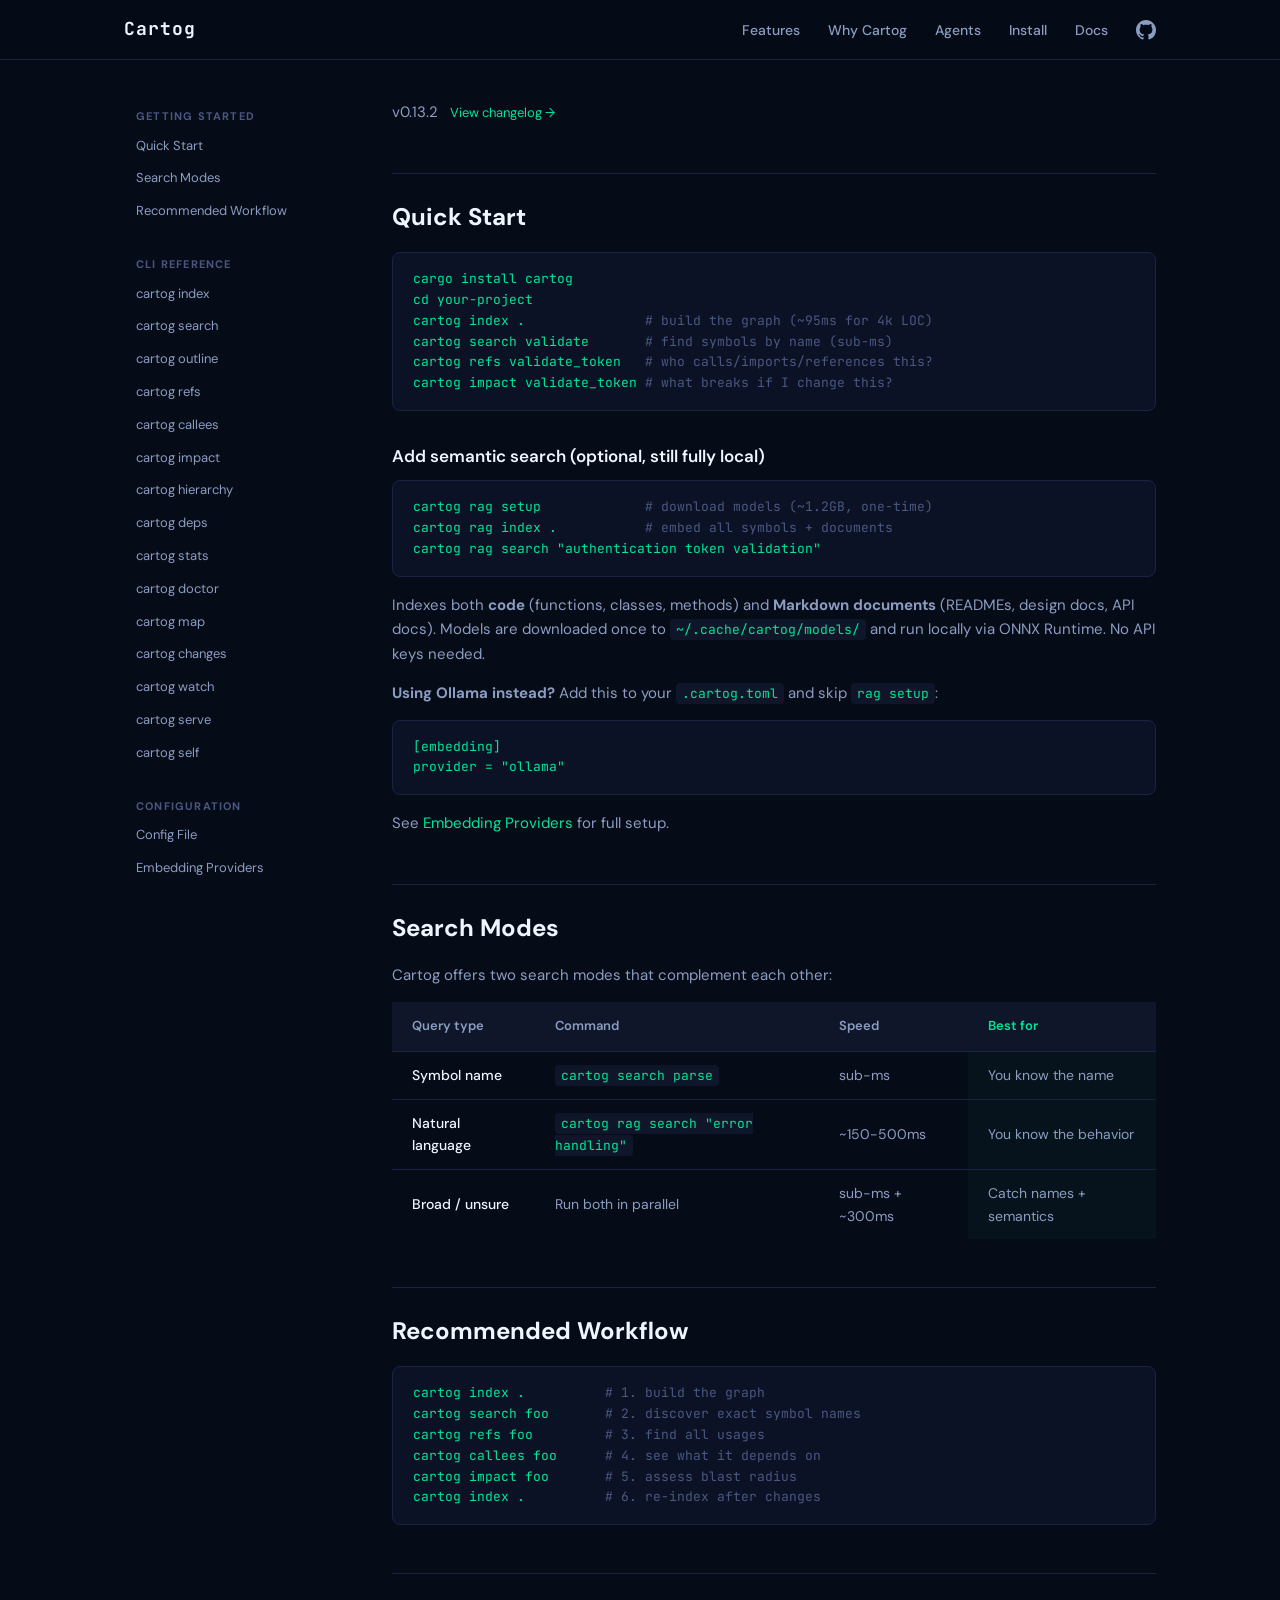
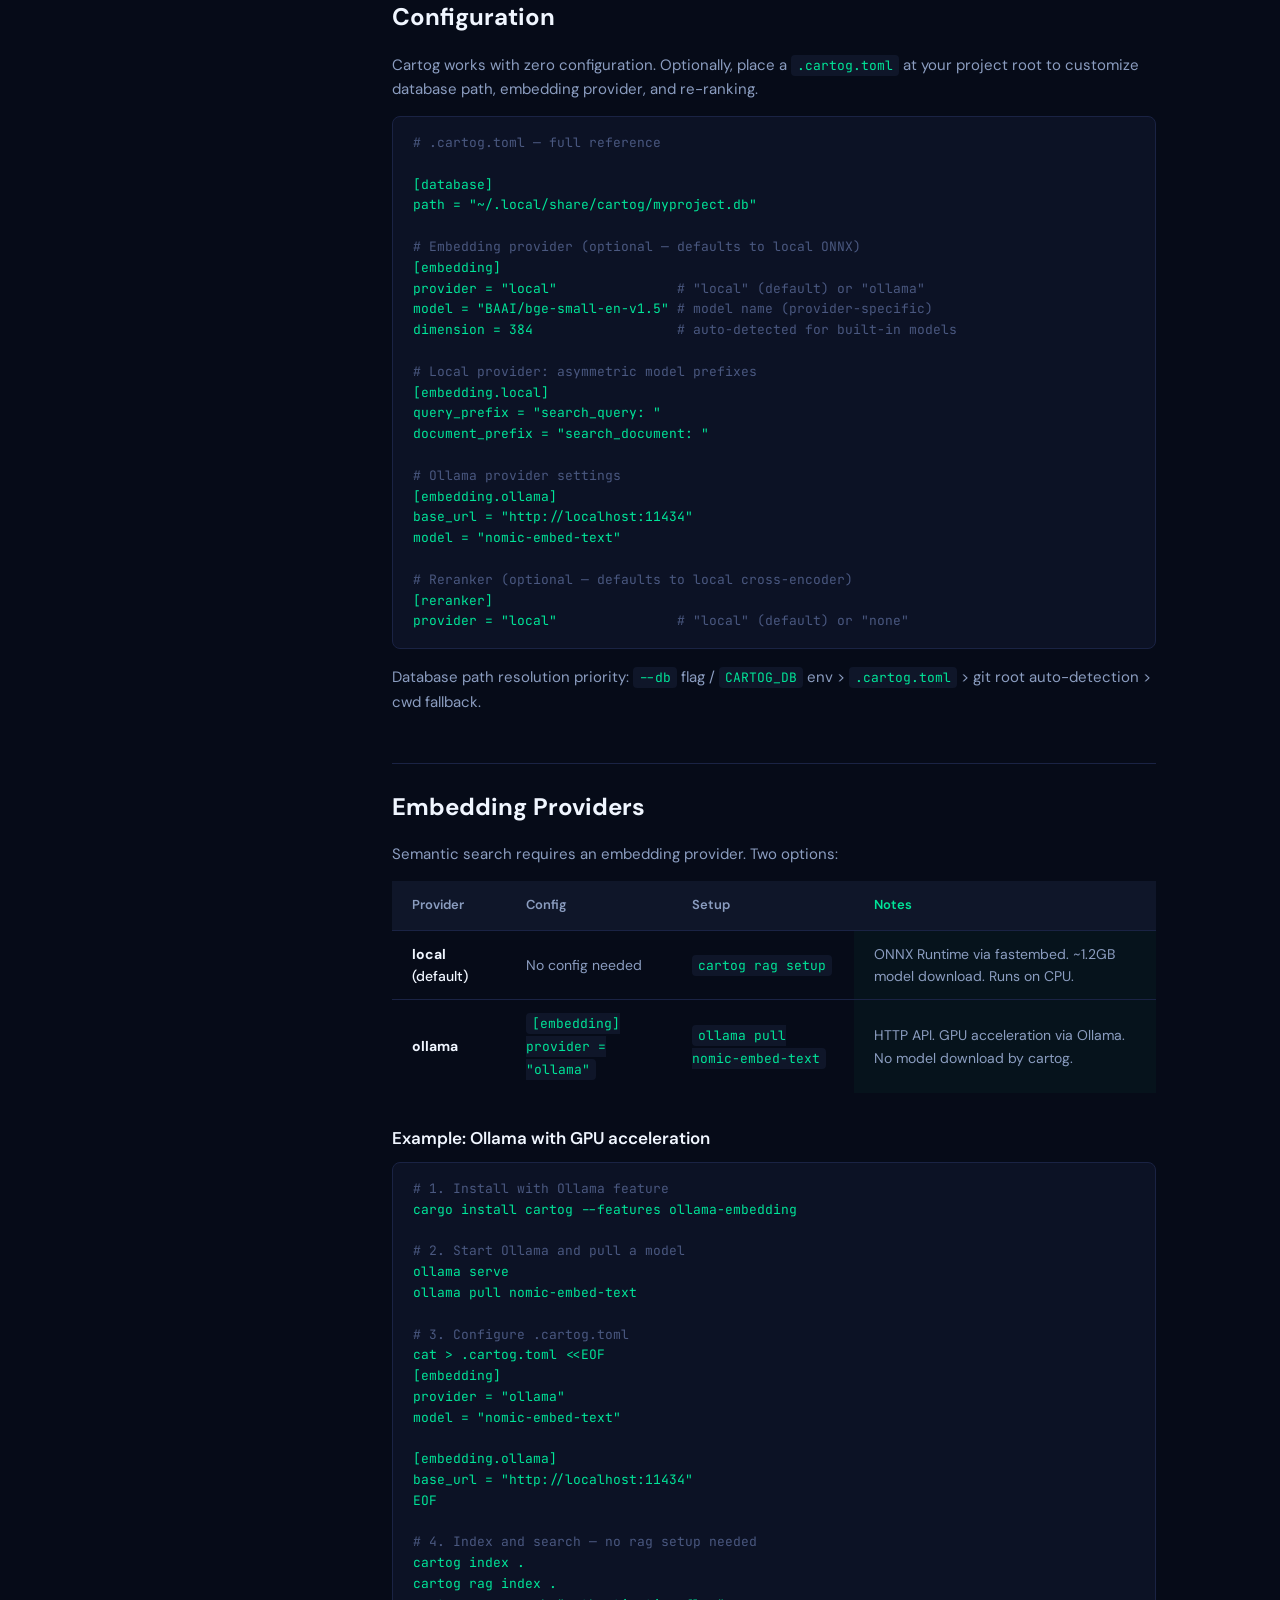
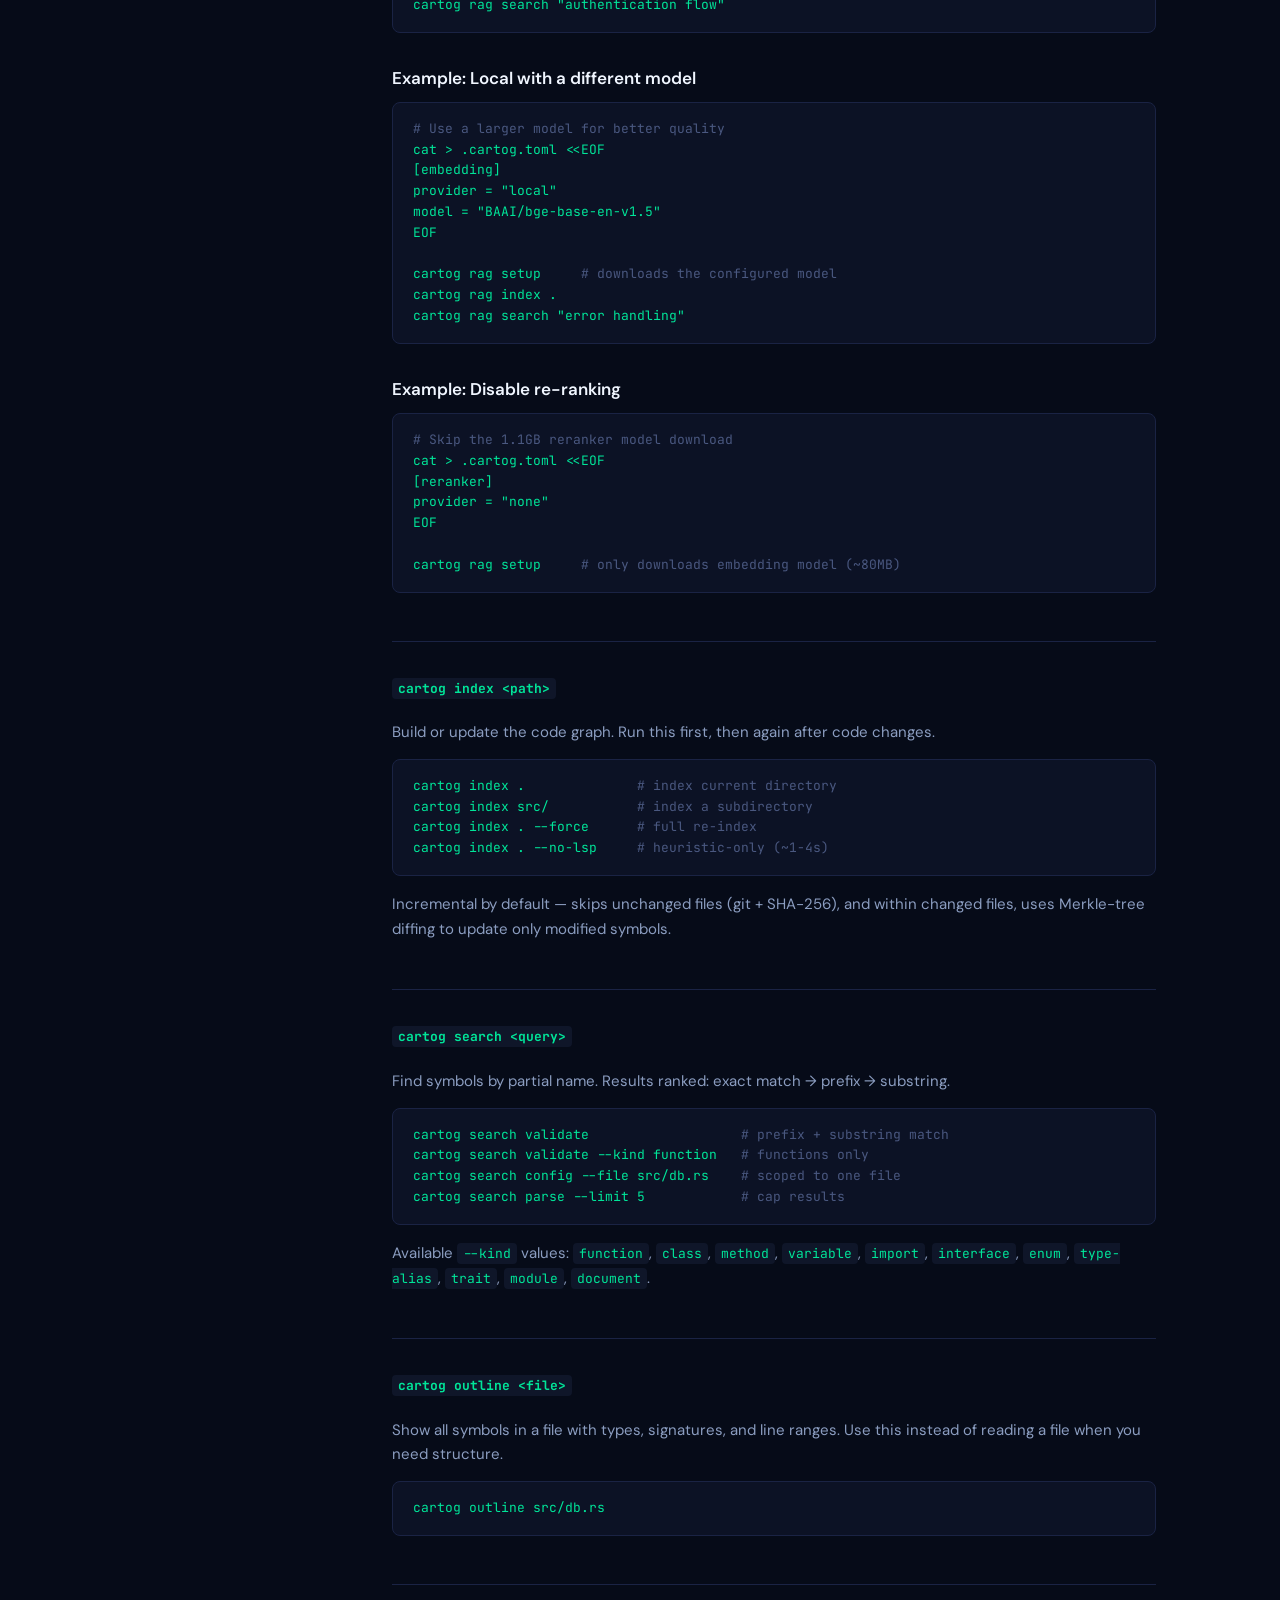
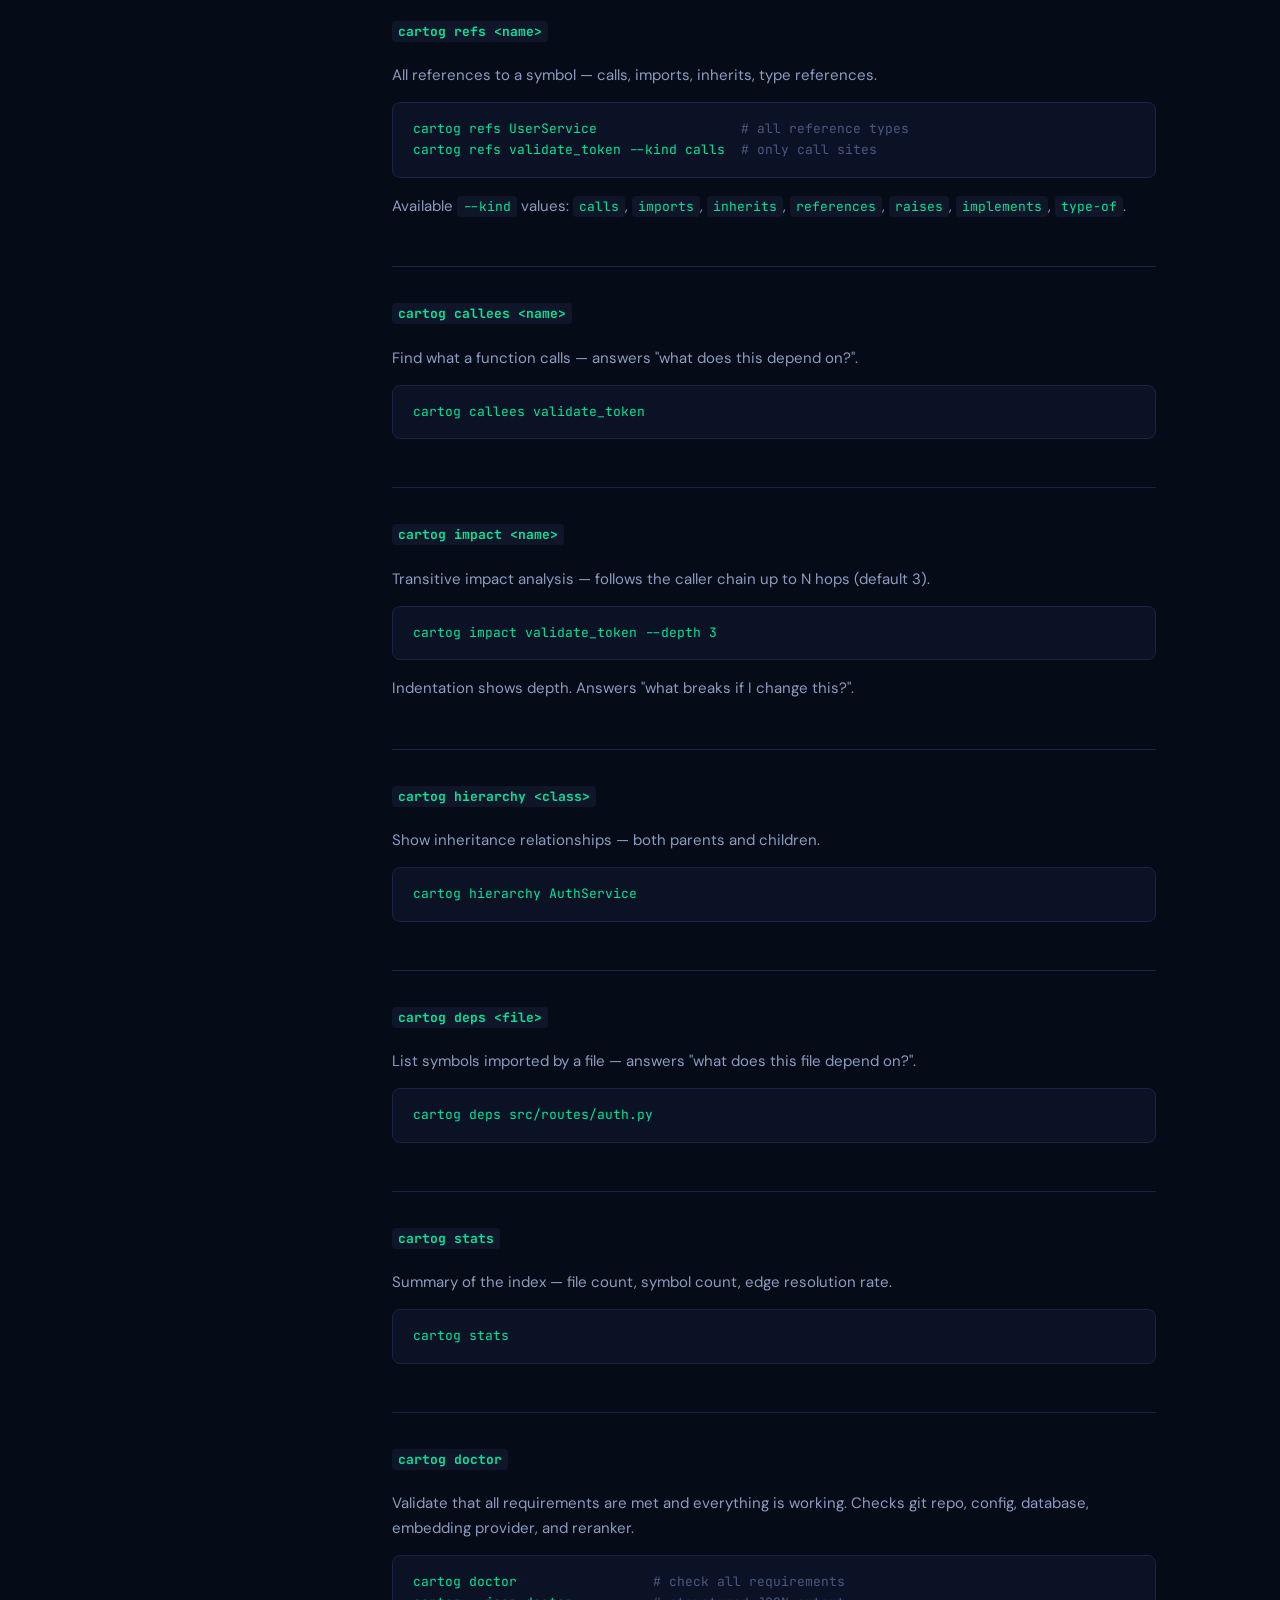
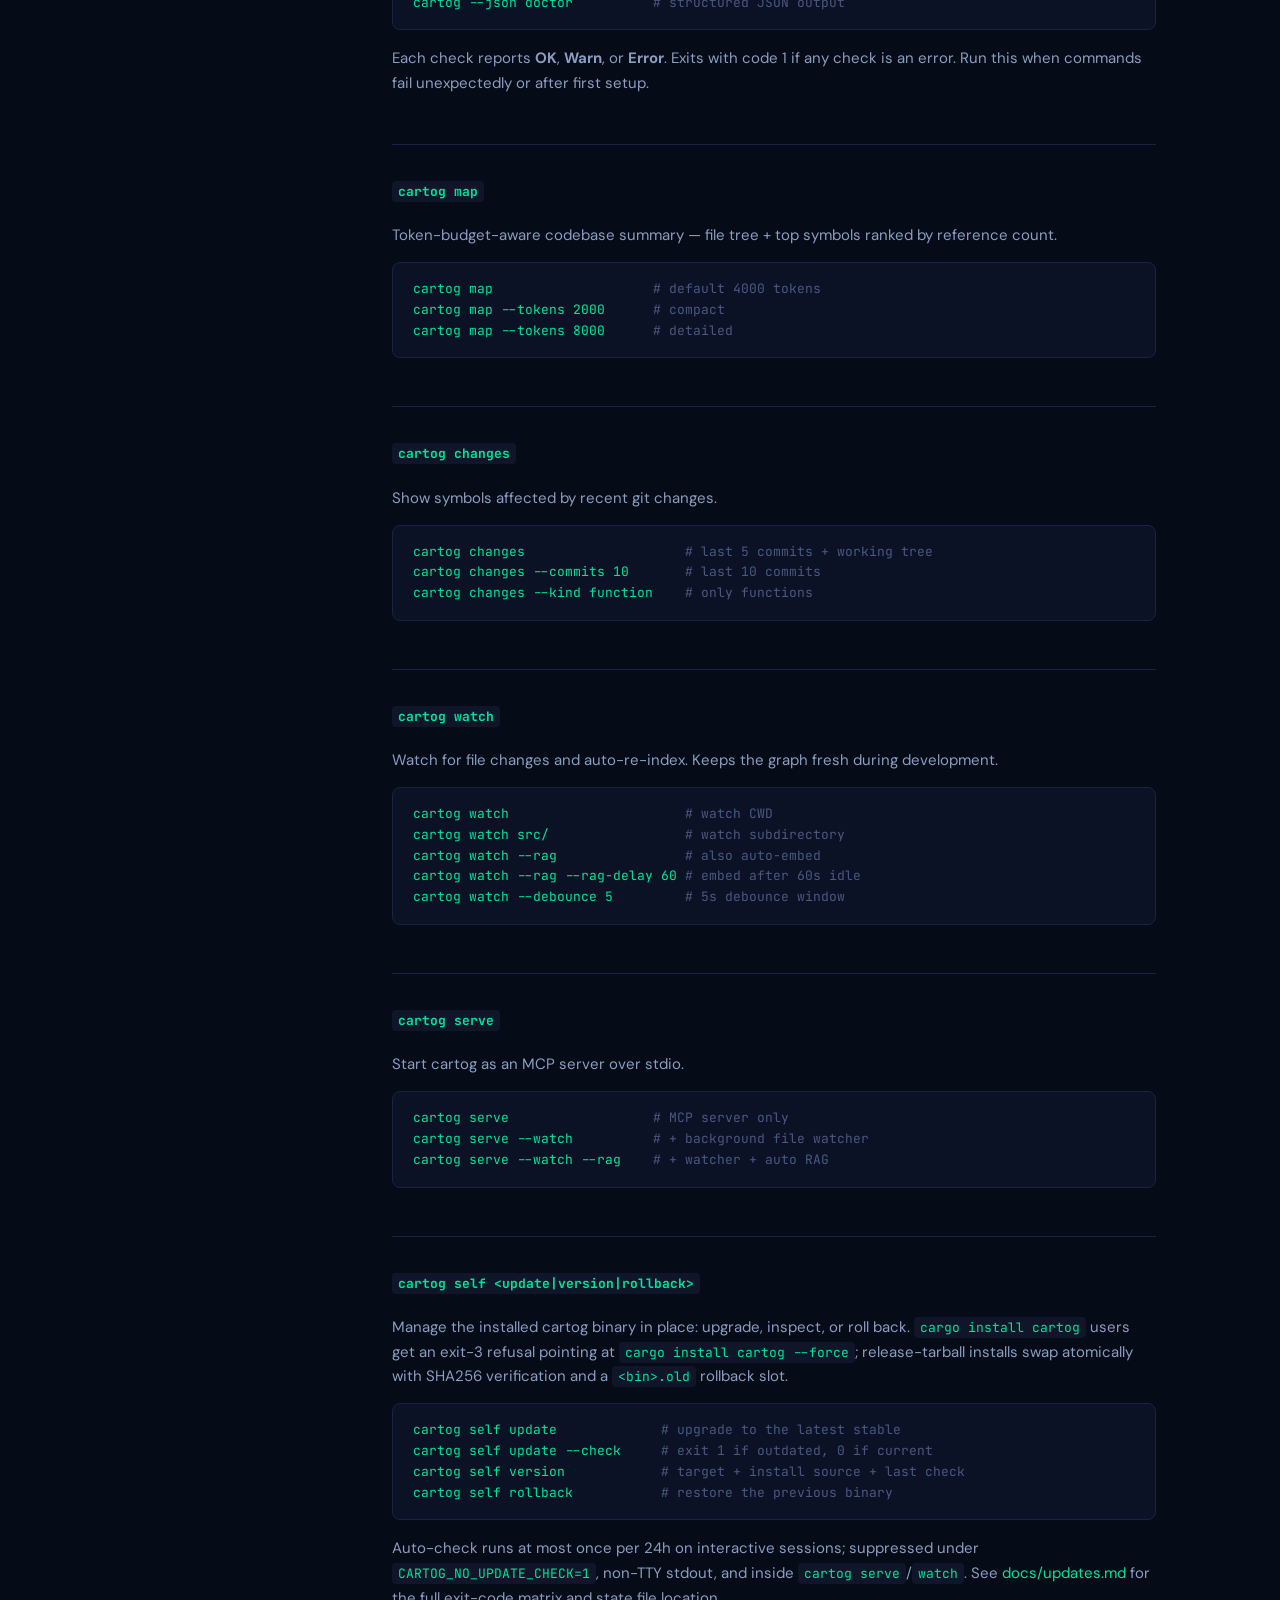
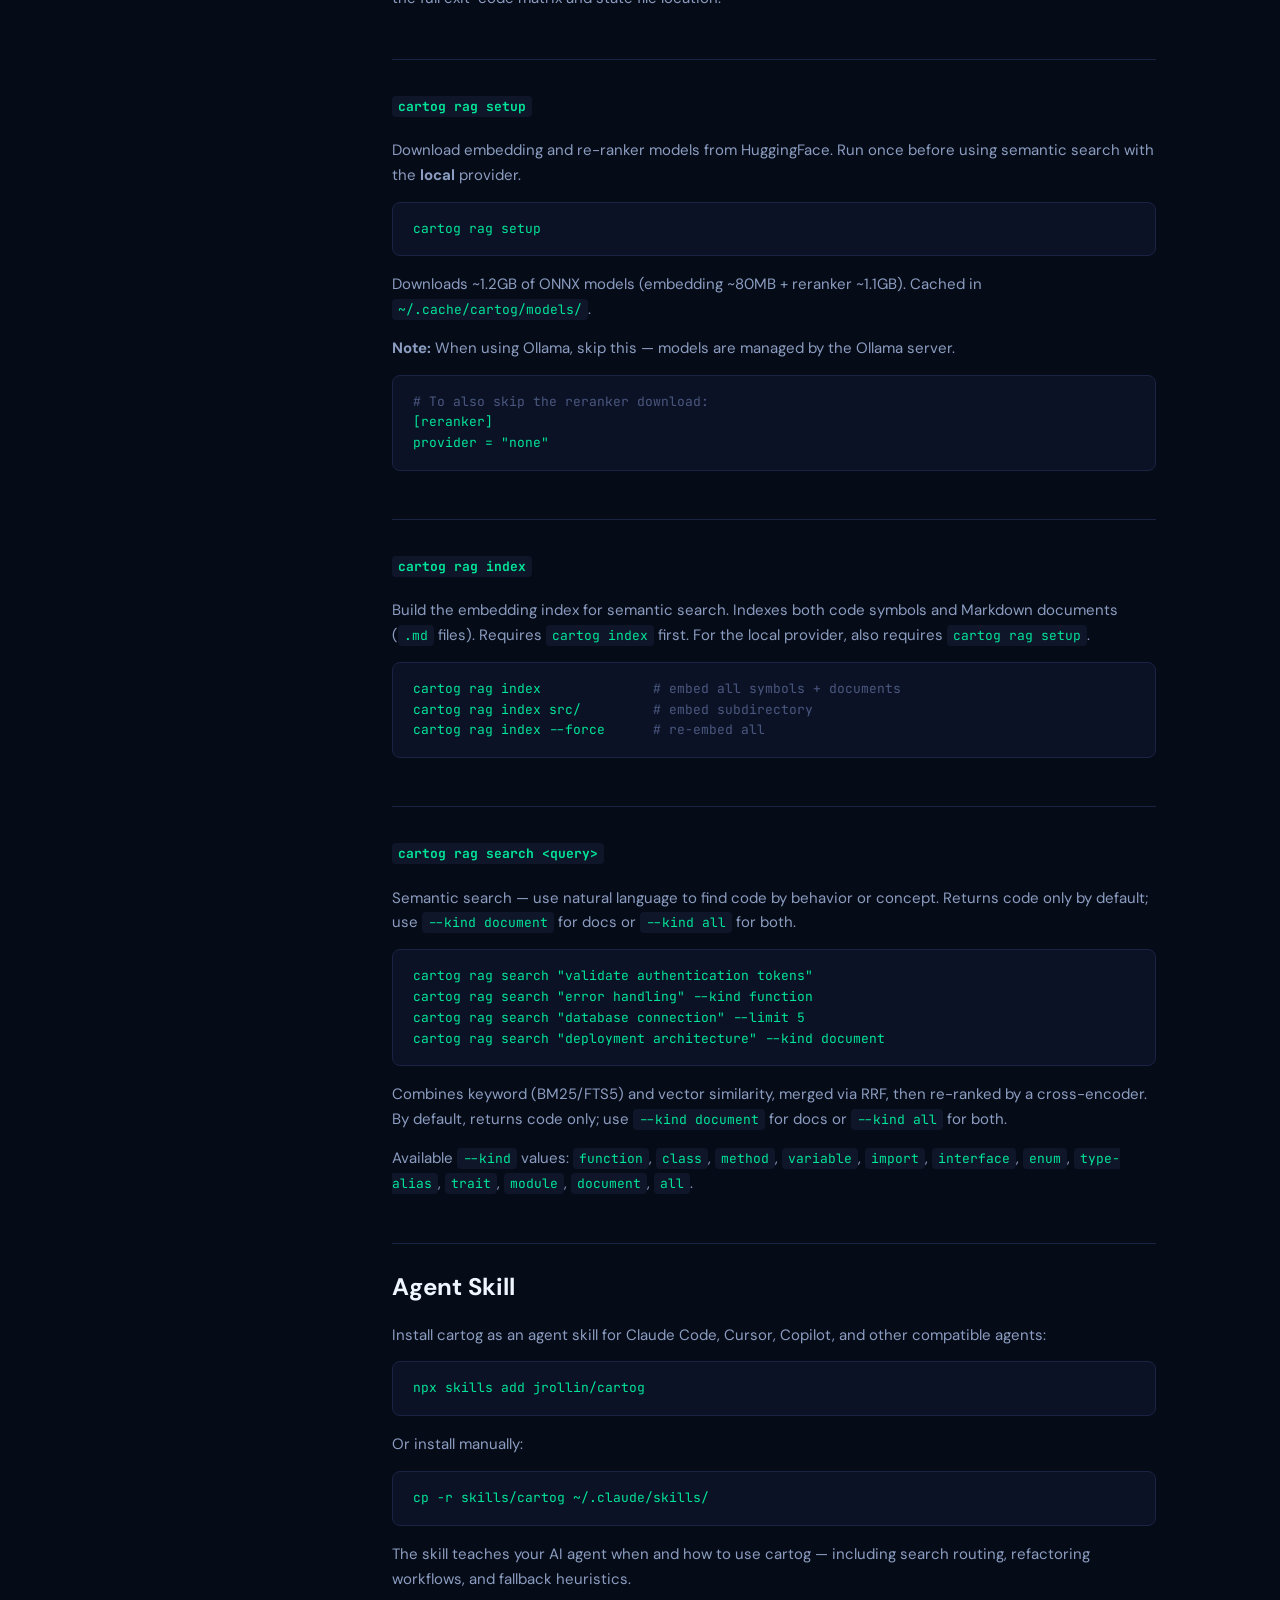
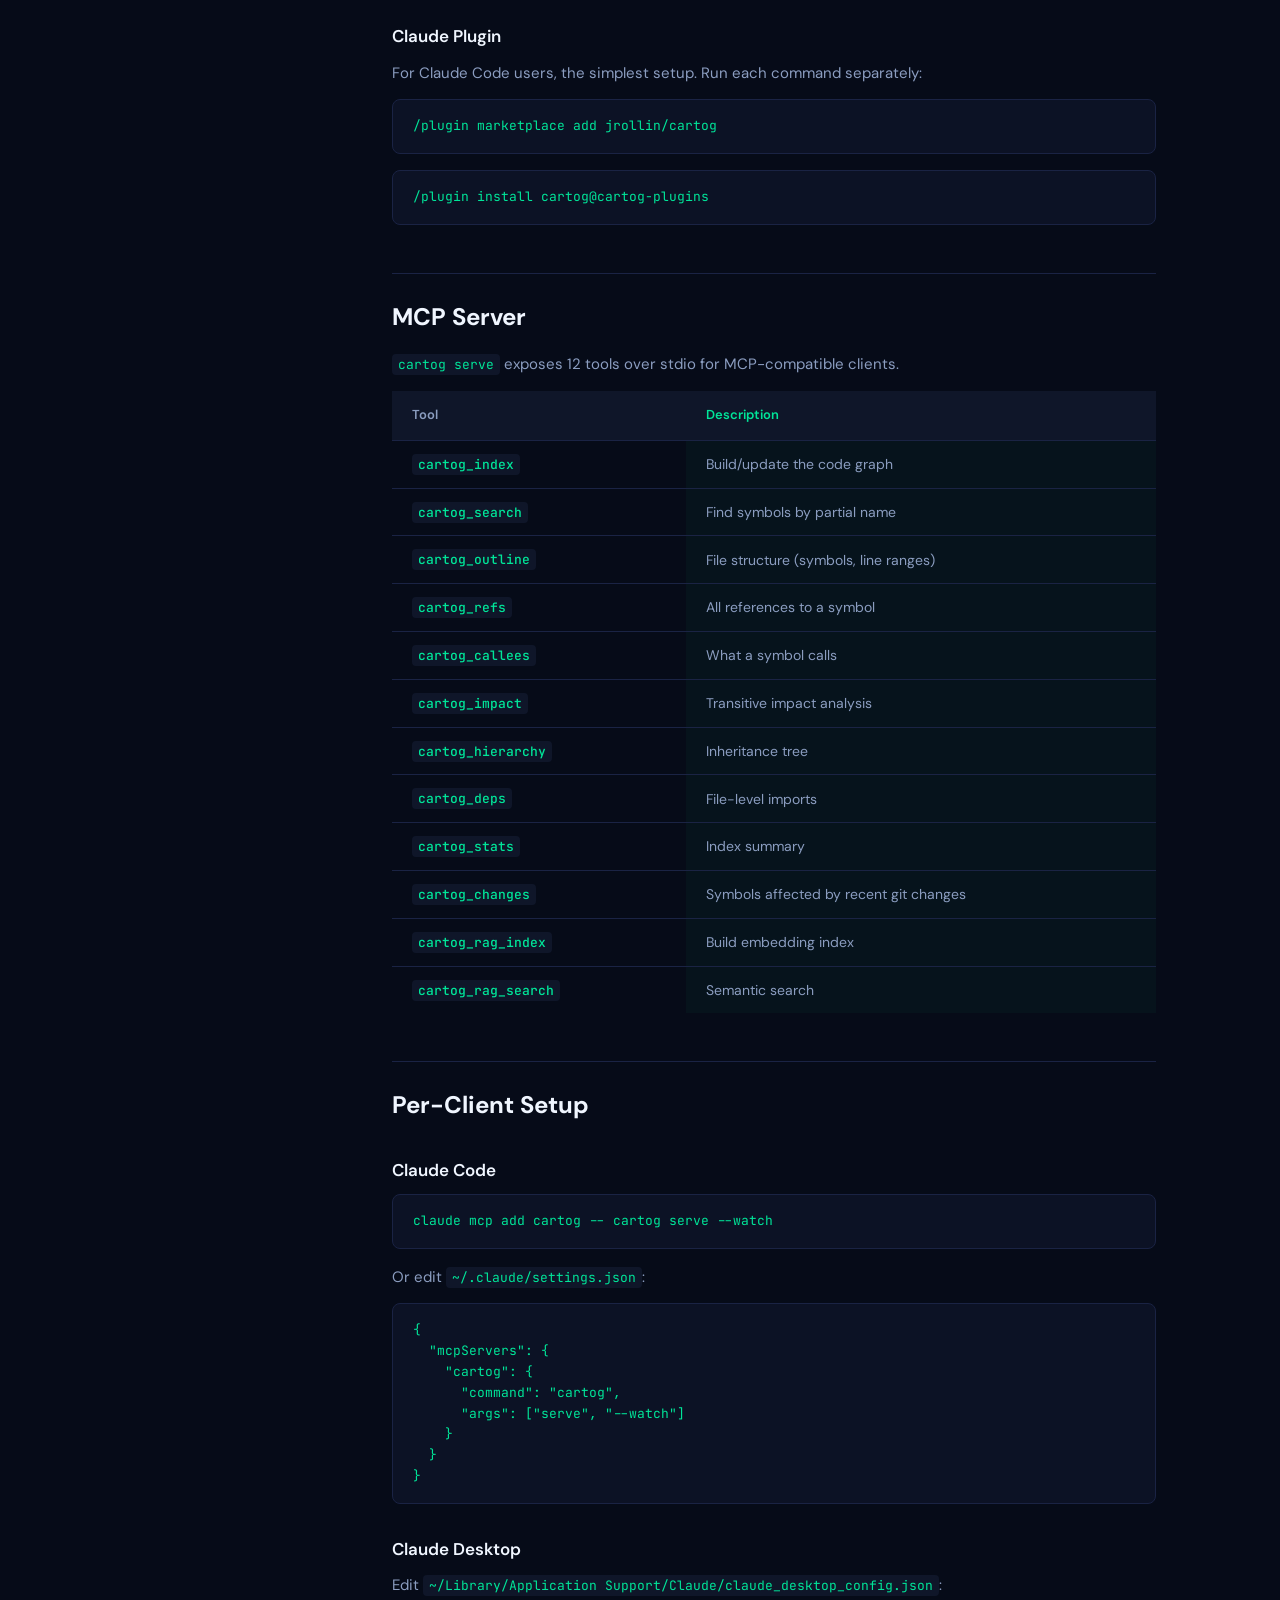
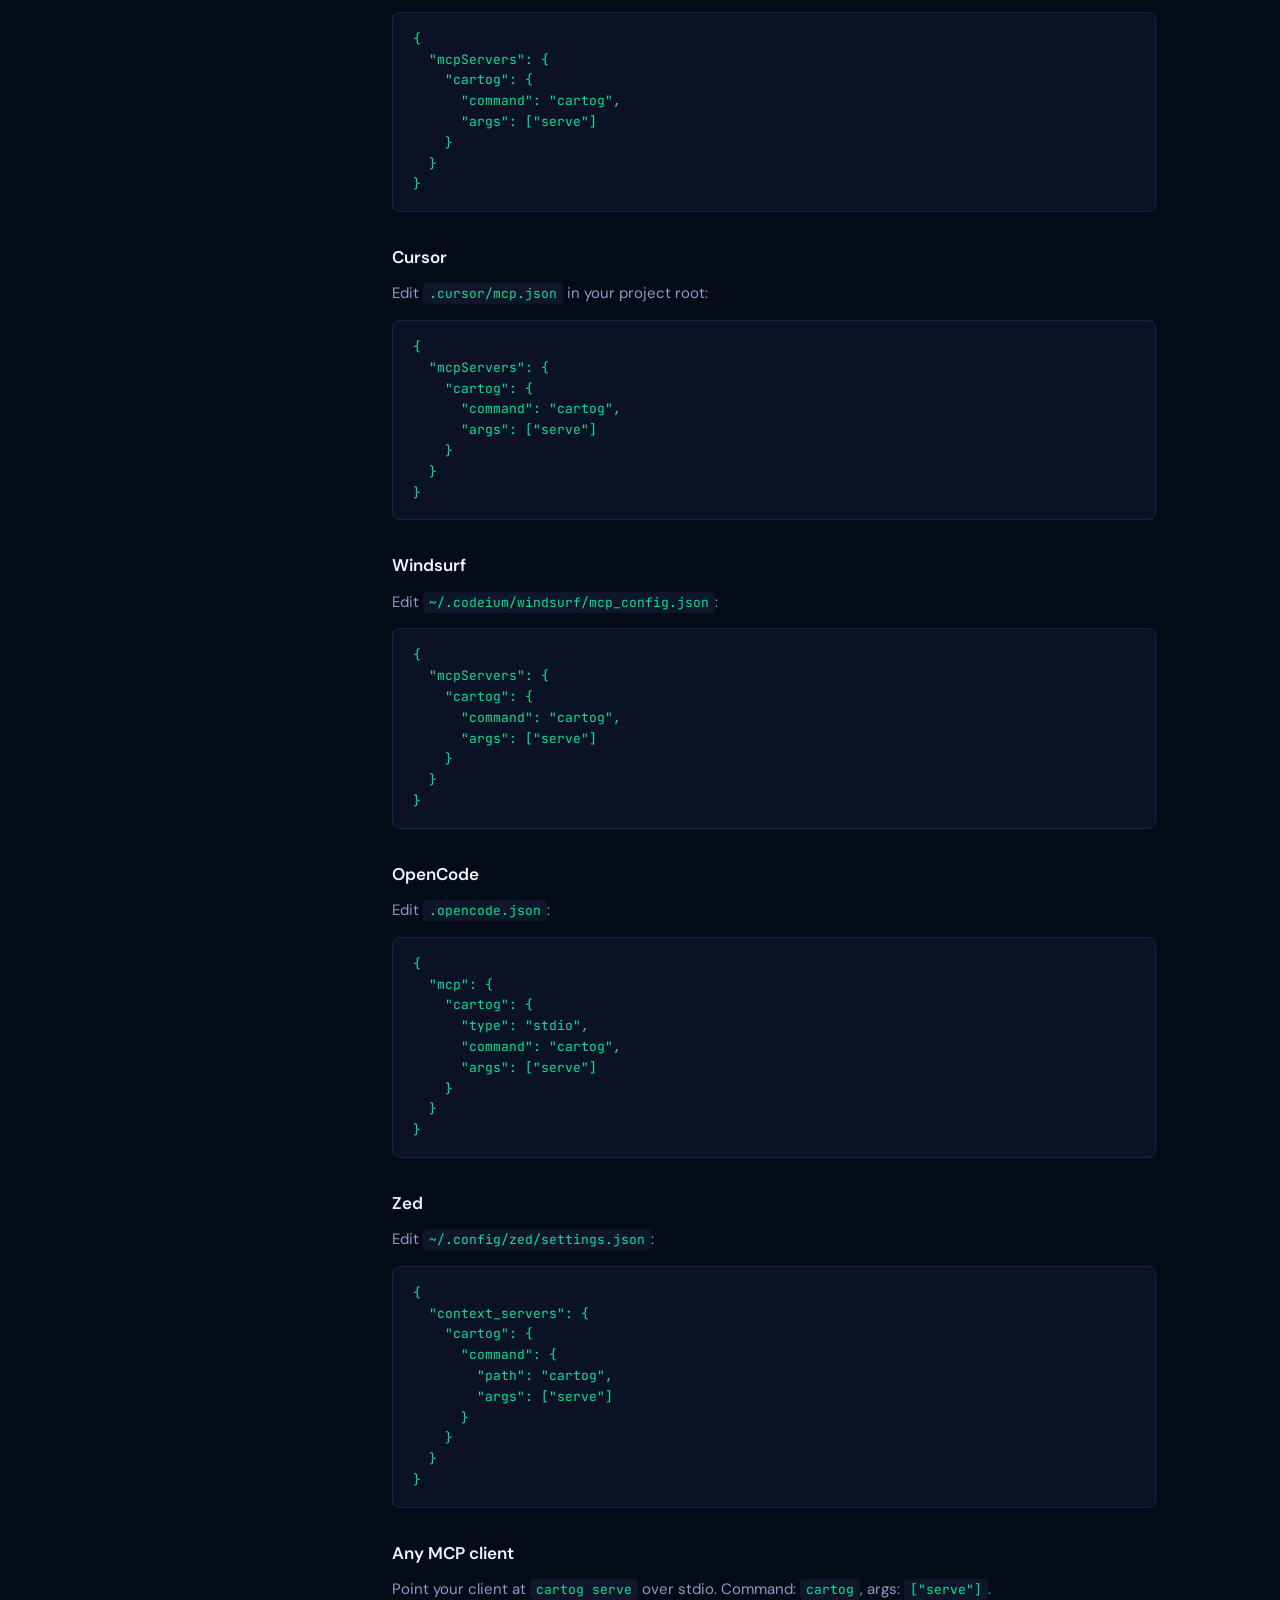
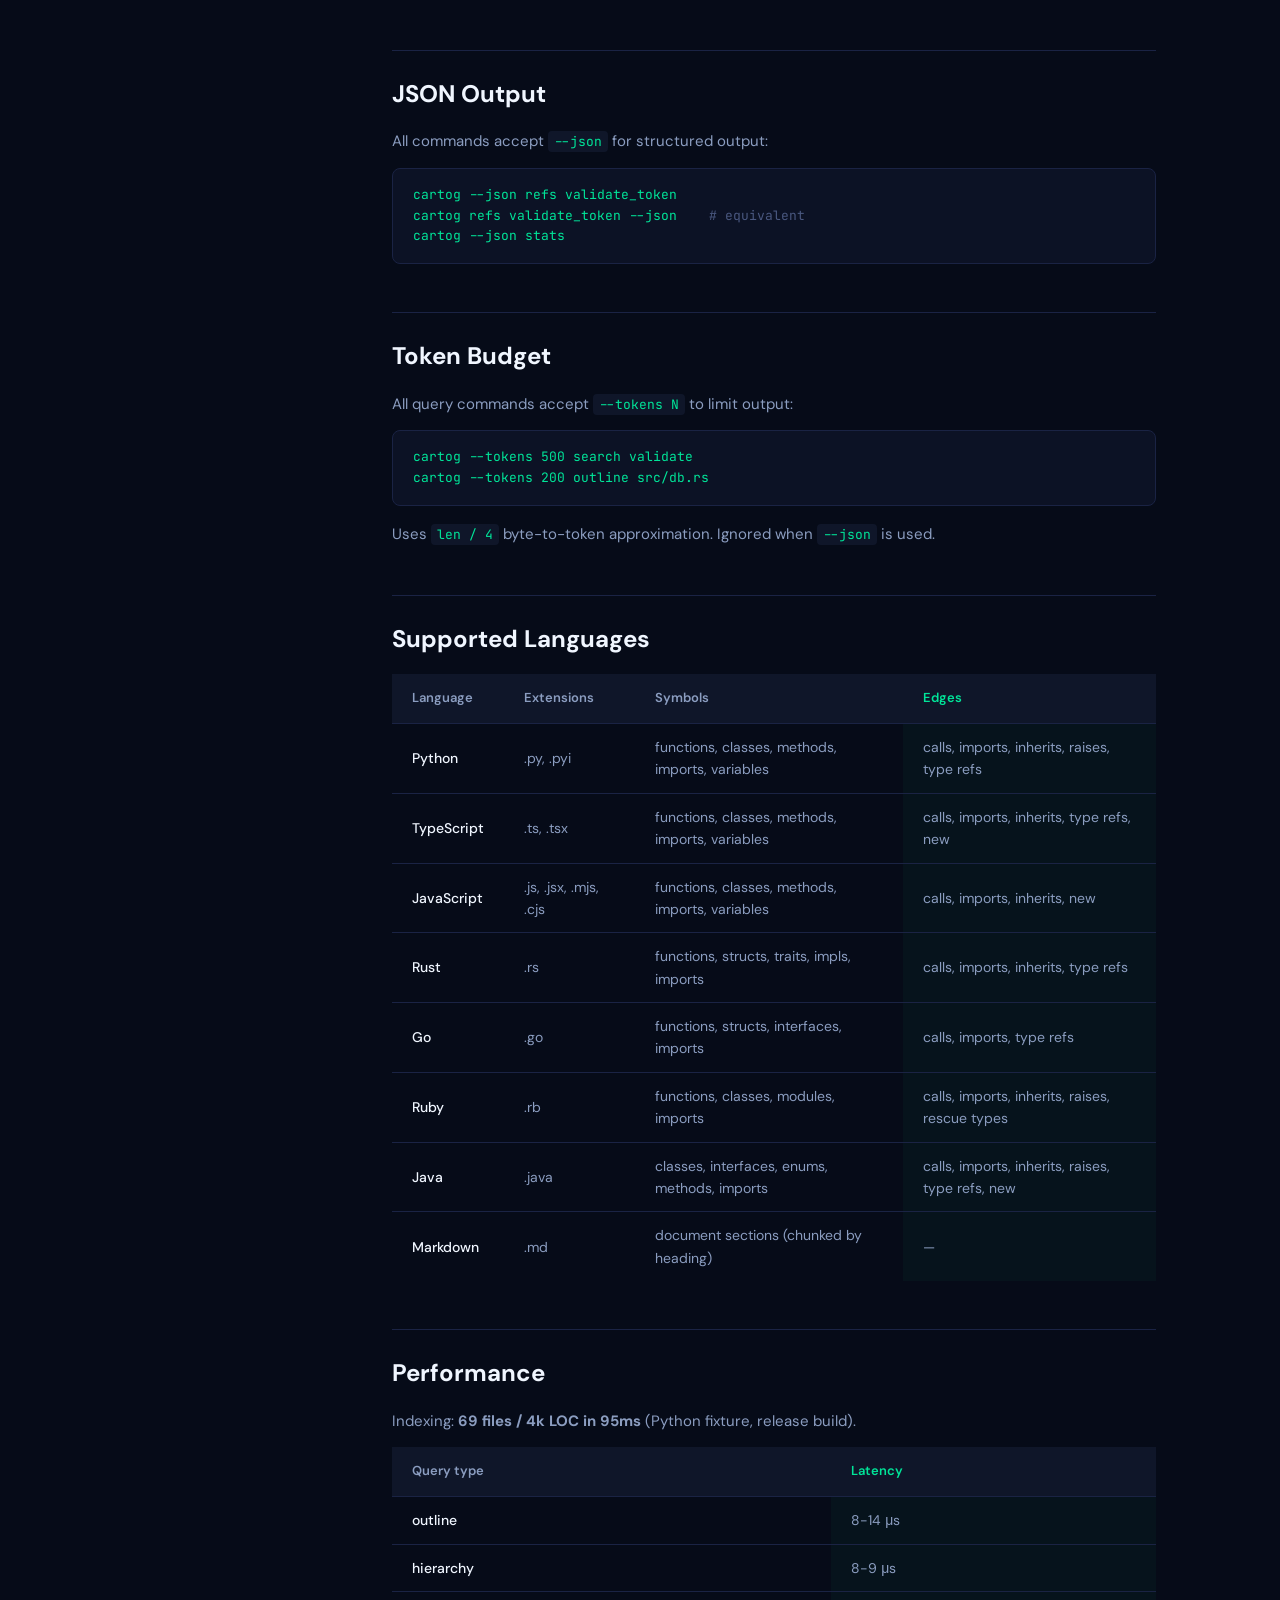
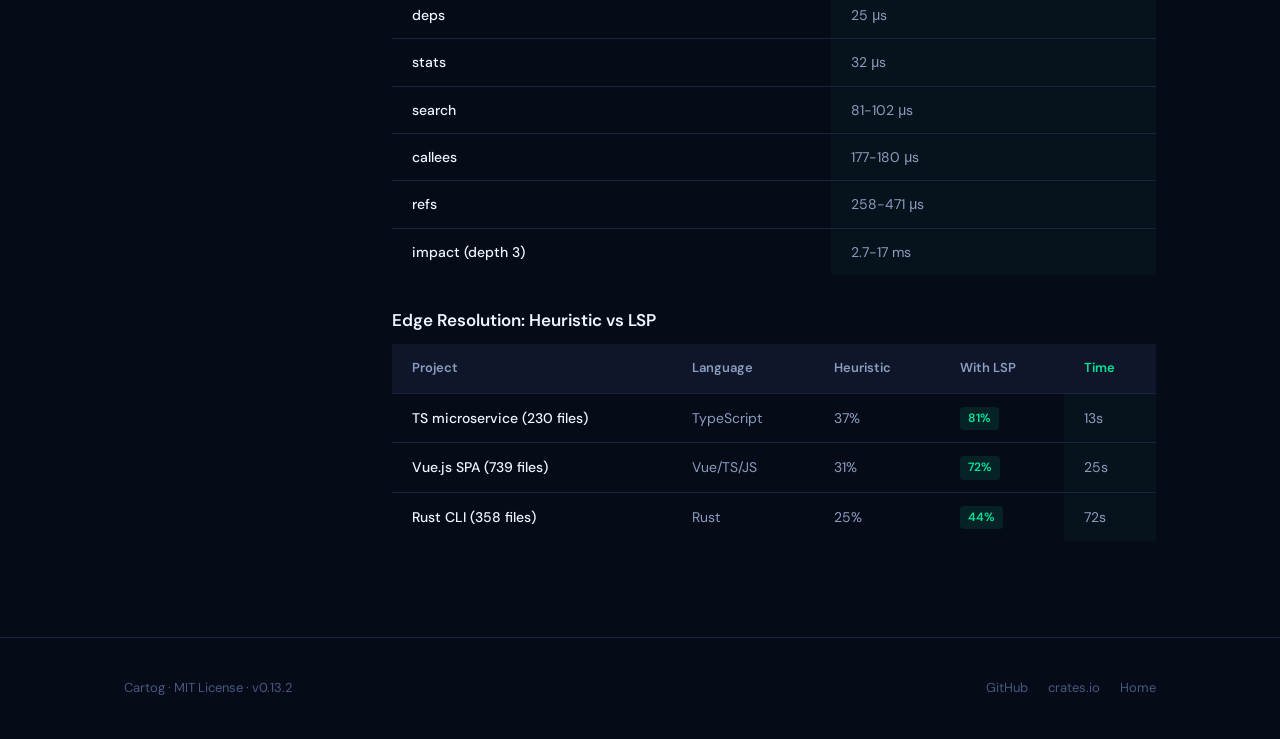
==== commit 2a656647: "docs(site): add `cartog self` to landing page and CLI reference - index.html: 18 → 19 commands tagli" ====
--- a/site/usage.html
+++ b/site/usage.html
@@ -60,6 +60,7 @@
           <a href="#cmd-changes">cartog changes</a>
           <a href="#cmd-watch">cartog watch</a>
           <a href="#cmd-serve">cartog serve</a>
+          <a href="#cmd-self">cartog self</a>
         </div>
         <div class="sidebar-group">
           <div class="sidebar-label">Configuration</div>
@@ -333,6 +334,14 @@
 cartog serve --watch          <span class="comment"># + background file watcher</span>
 cartog serve --watch --rag    <span class="comment"># + watcher + auto RAG</span></pre>
 
+      <h2 id="cmd-self"><code>cartog self &lt;update|version|rollback&gt;</code></h2>
+      <p>Manage the installed cartog binary in place: upgrade, inspect, or roll back. <code>cargo install cartog</code> users get an exit-3 refusal pointing at <code>cargo install cartog --force</code>; release-tarball installs swap atomically with SHA256 verification and a <code>&lt;bin&gt;.old</code> rollback slot.</p>
+      <pre>cartog self update             <span class="comment"># upgrade to the latest stable</span>
+cartog self update --check     <span class="comment"># exit 1 if outdated, 0 if current</span>
+cartog self version            <span class="comment"># target + install source + last check</span>
+cartog self rollback           <span class="comment"># restore the previous binary</span></pre>
+      <p>Auto-check runs at most once per 24h on interactive sessions; suppressed under <code>CARTOG_NO_UPDATE_CHECK=1</code>, non-TTY stdout, and inside <code>cartog serve</code>/<code>watch</code>. See <a href="https://github.com/jrollin/cartog/blob/main/docs/updates.md">docs/updates.md</a> for the full exit-code matrix and state file location.</p>
+
       <!-- ── Semantic Search ───────────────────── -->
 
       <h2 id="rag-setup"><code>cartog rag setup</code></h2>
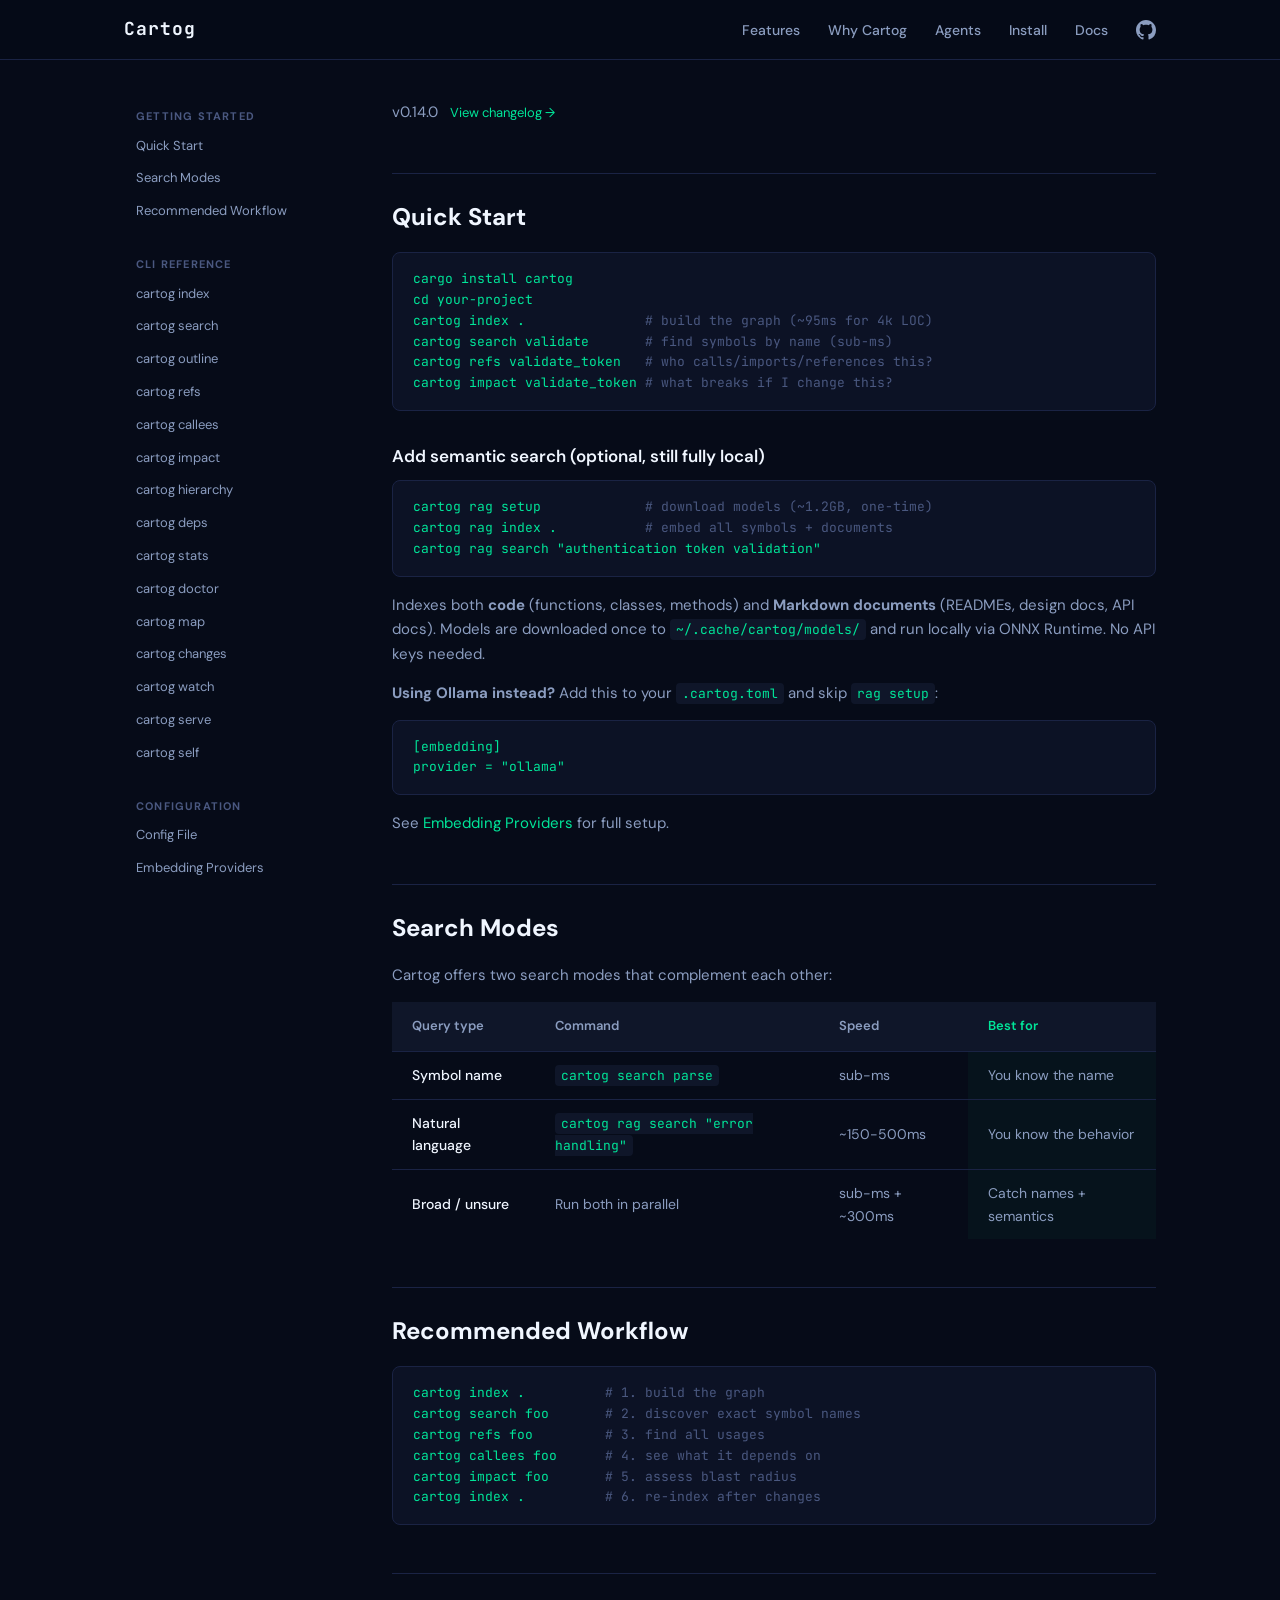
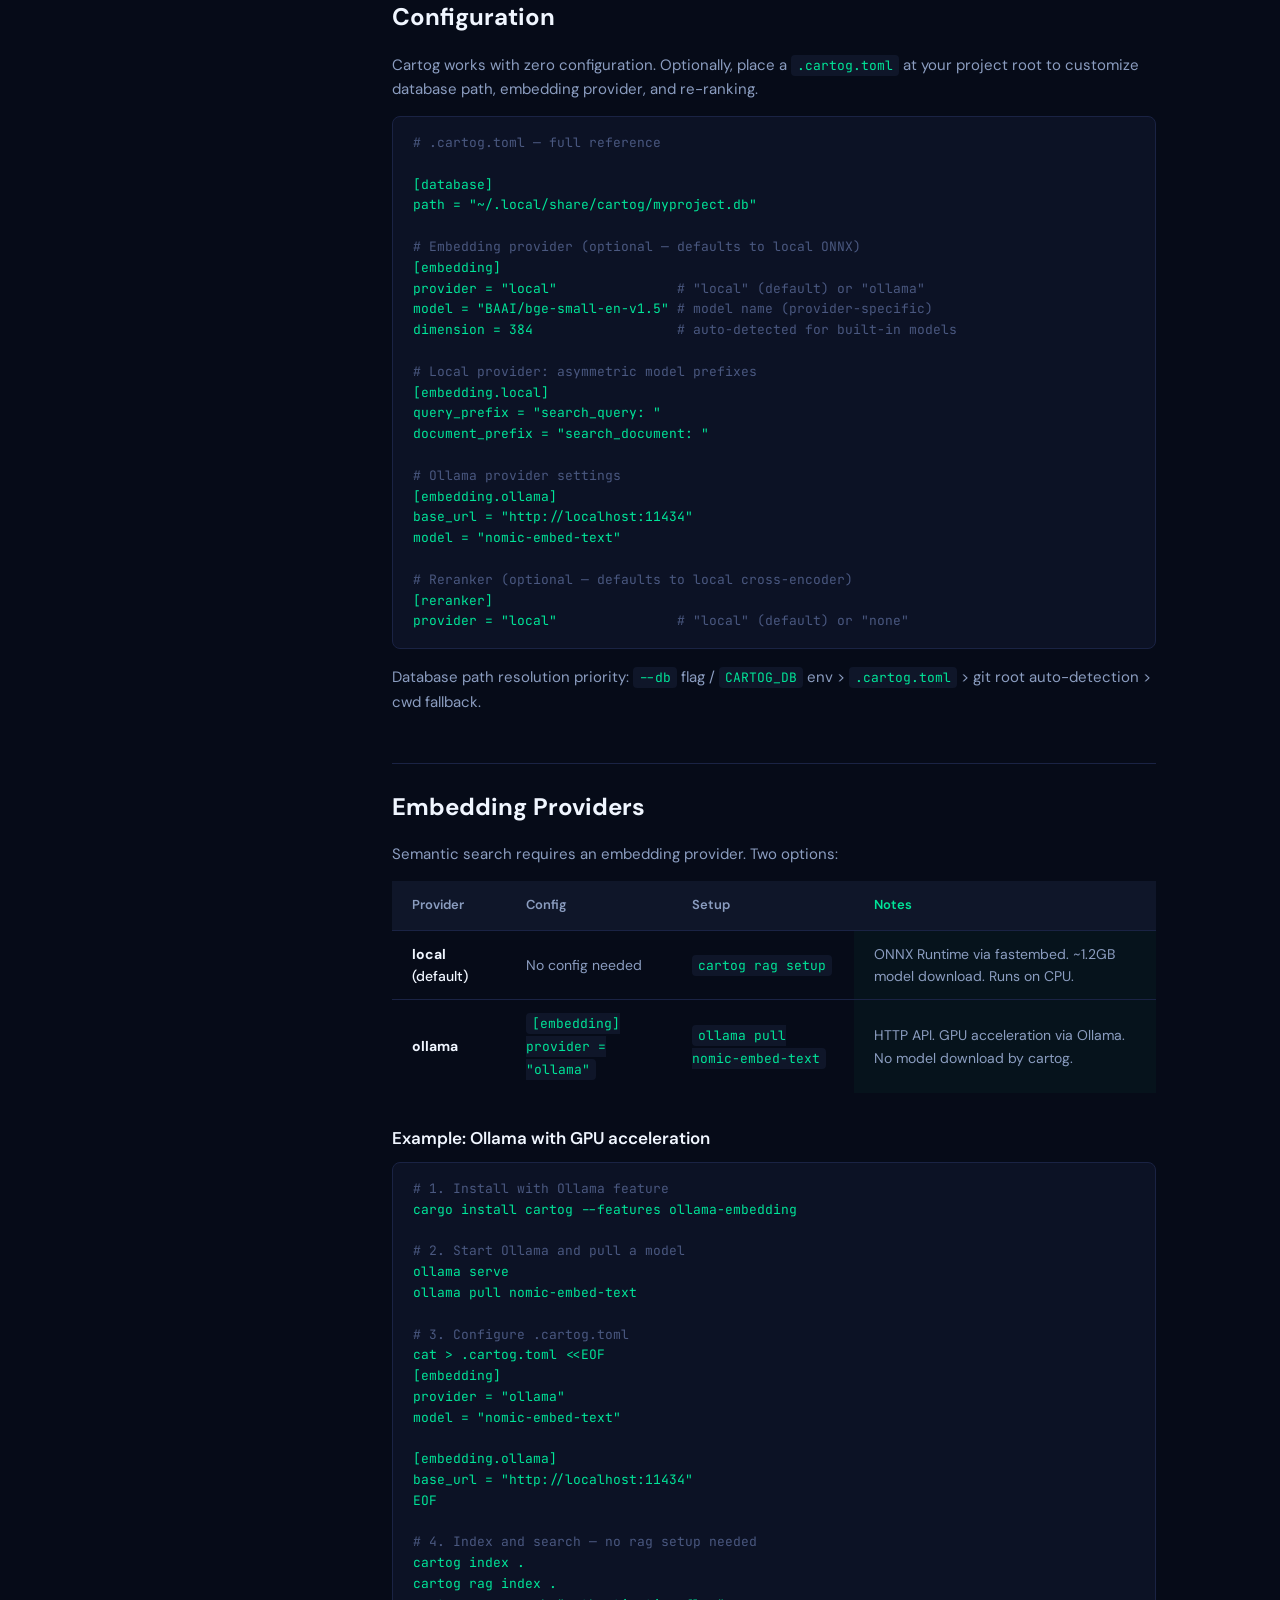
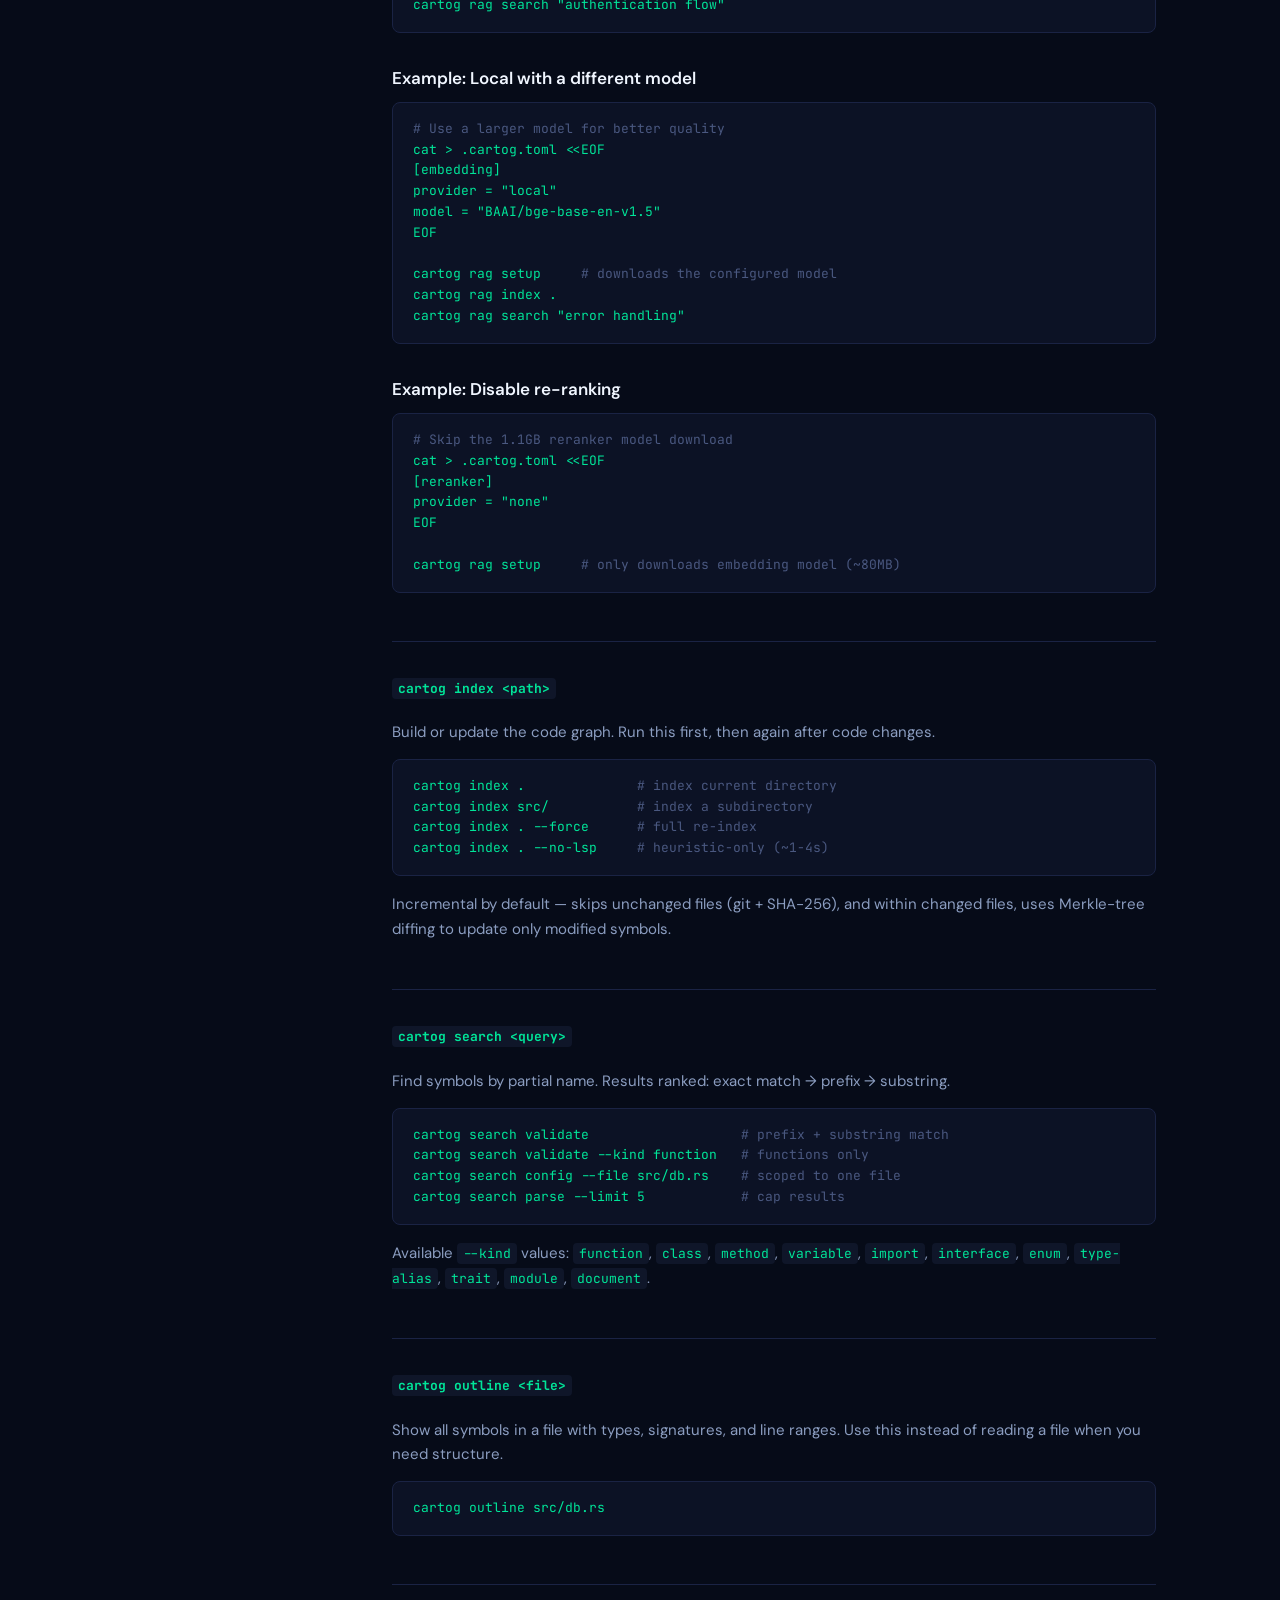
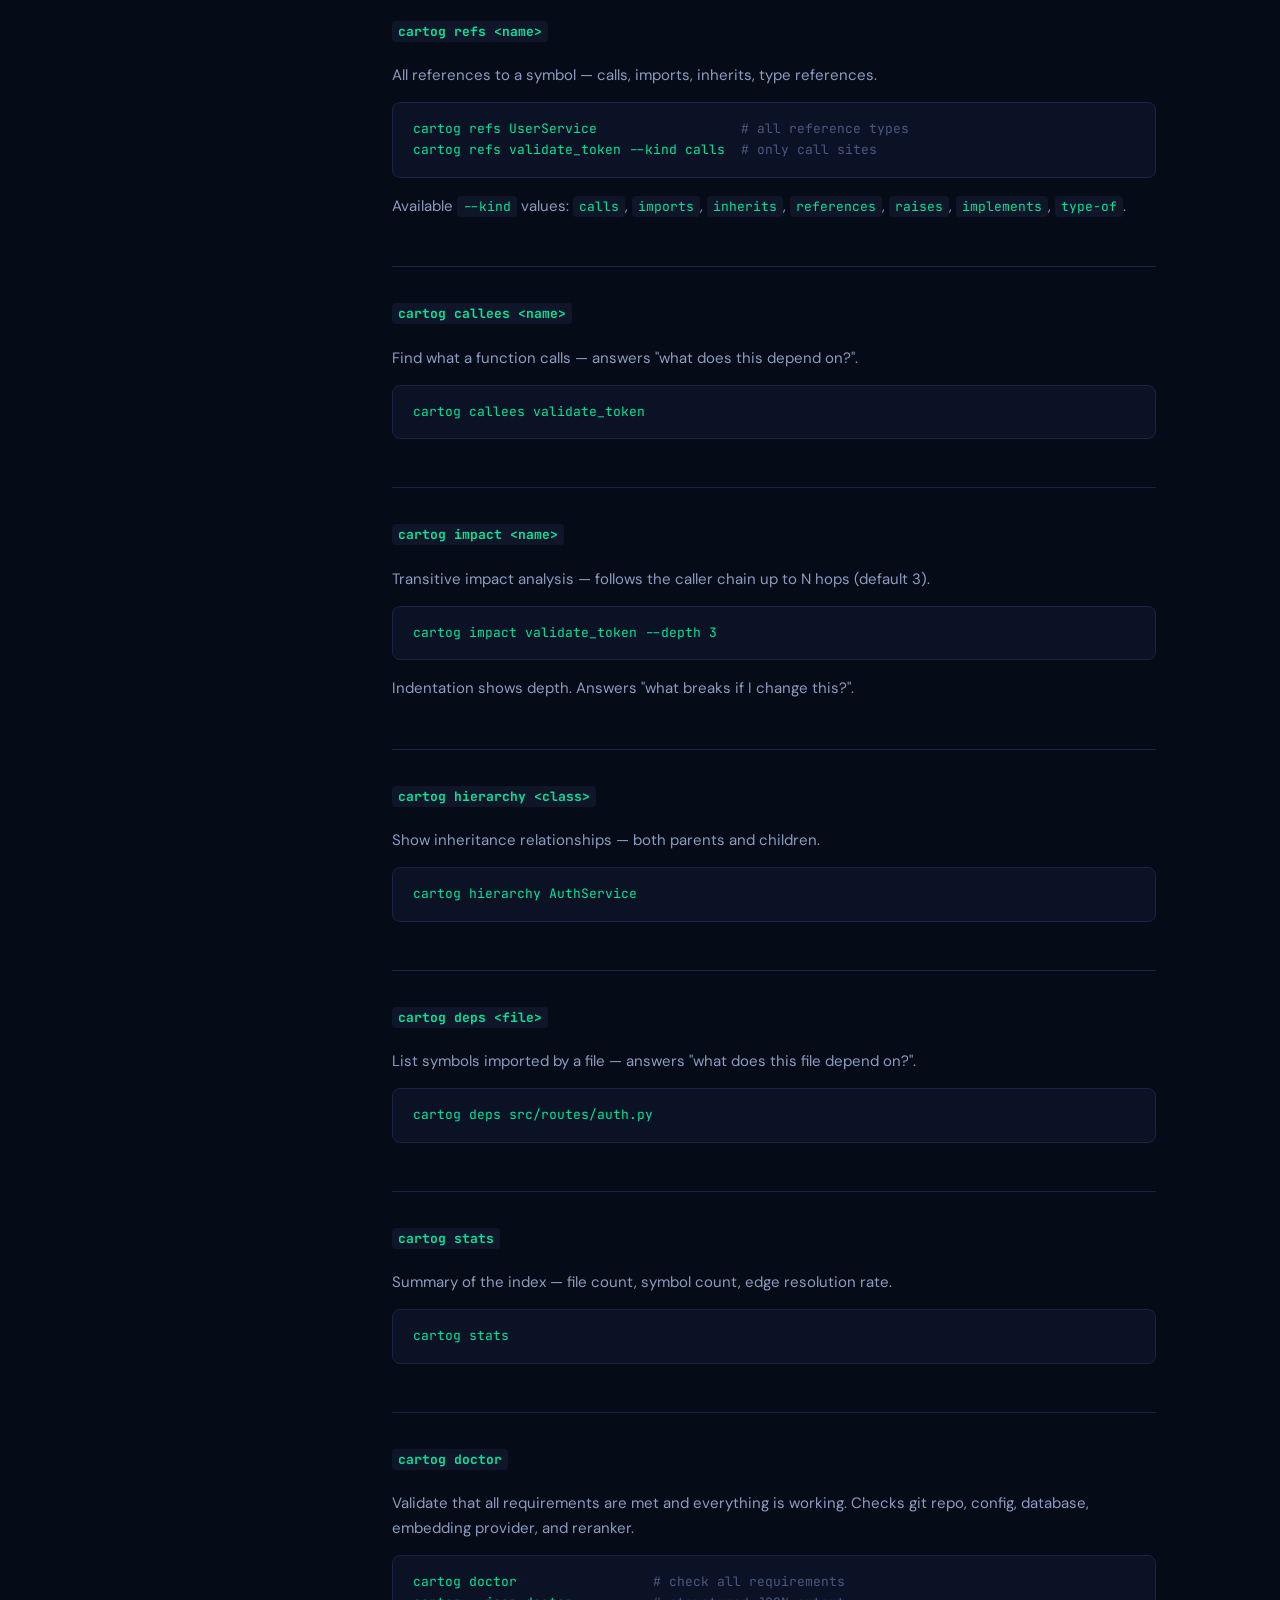
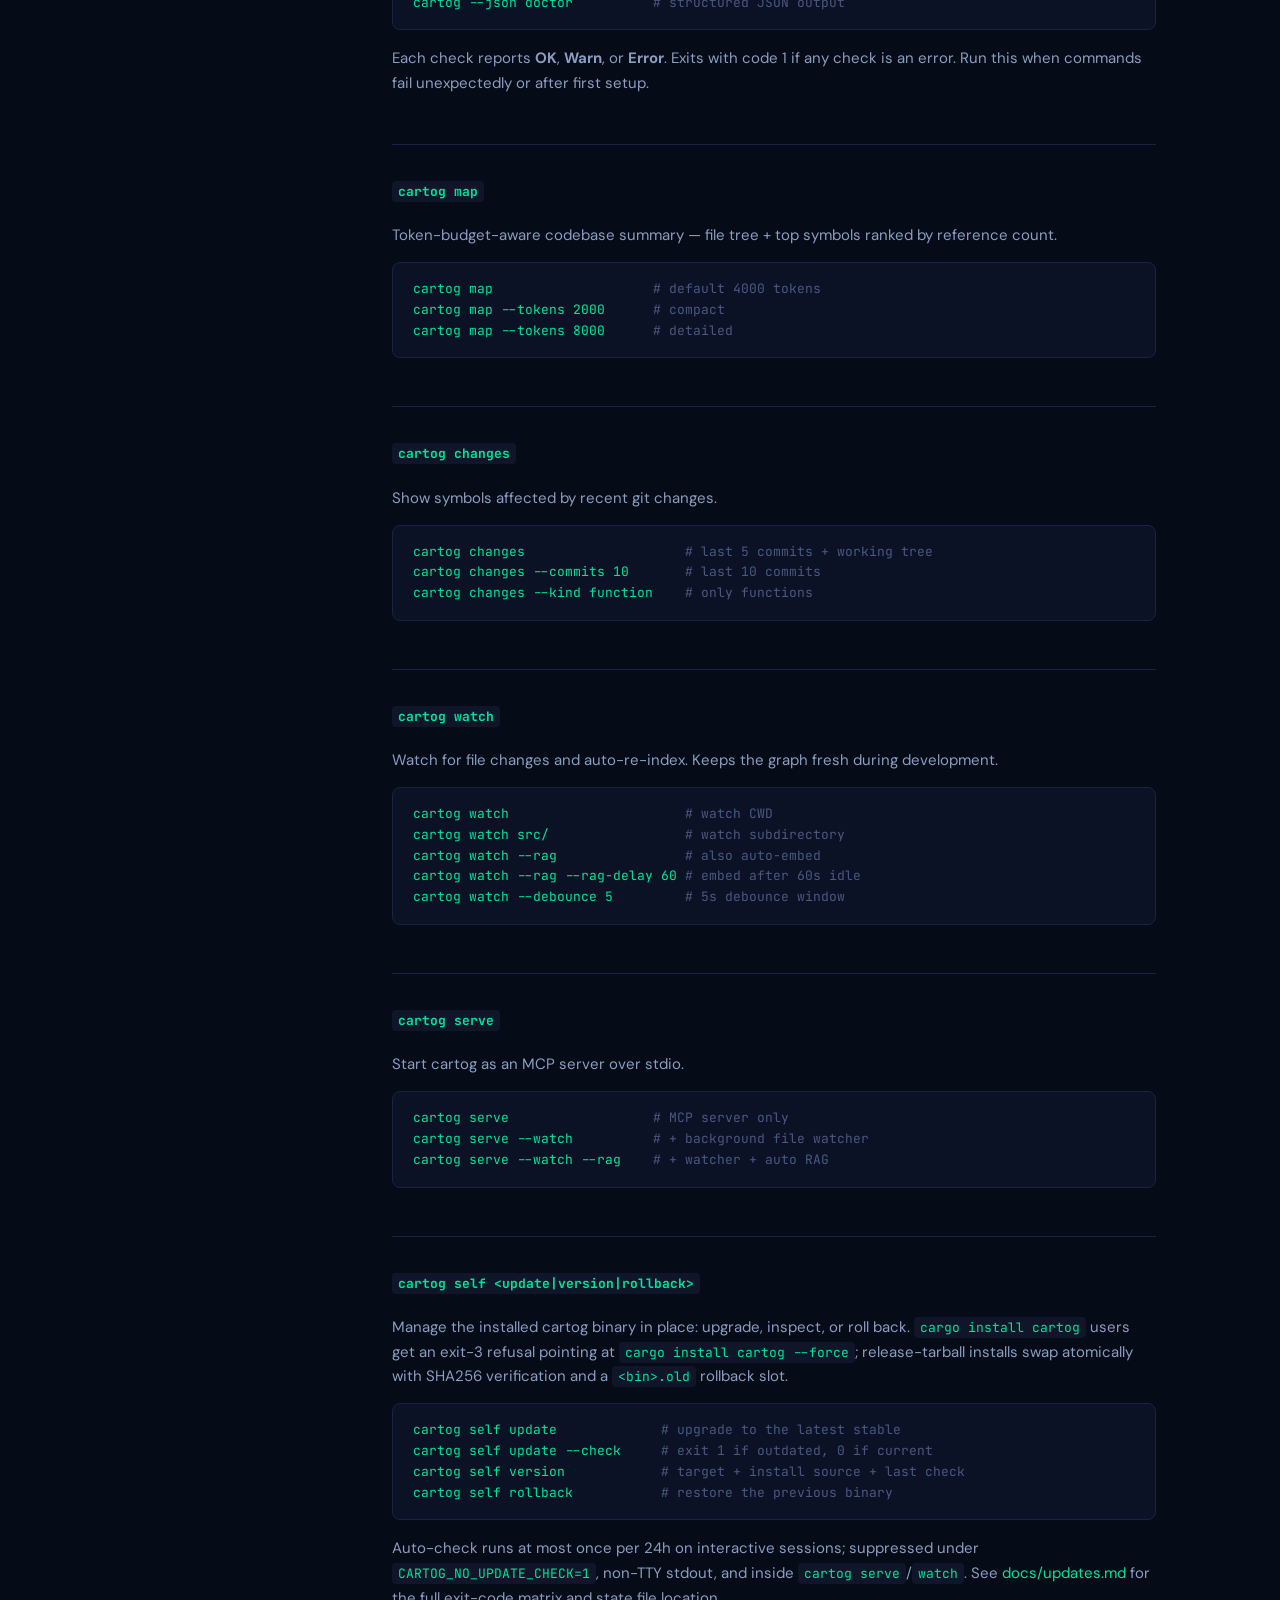
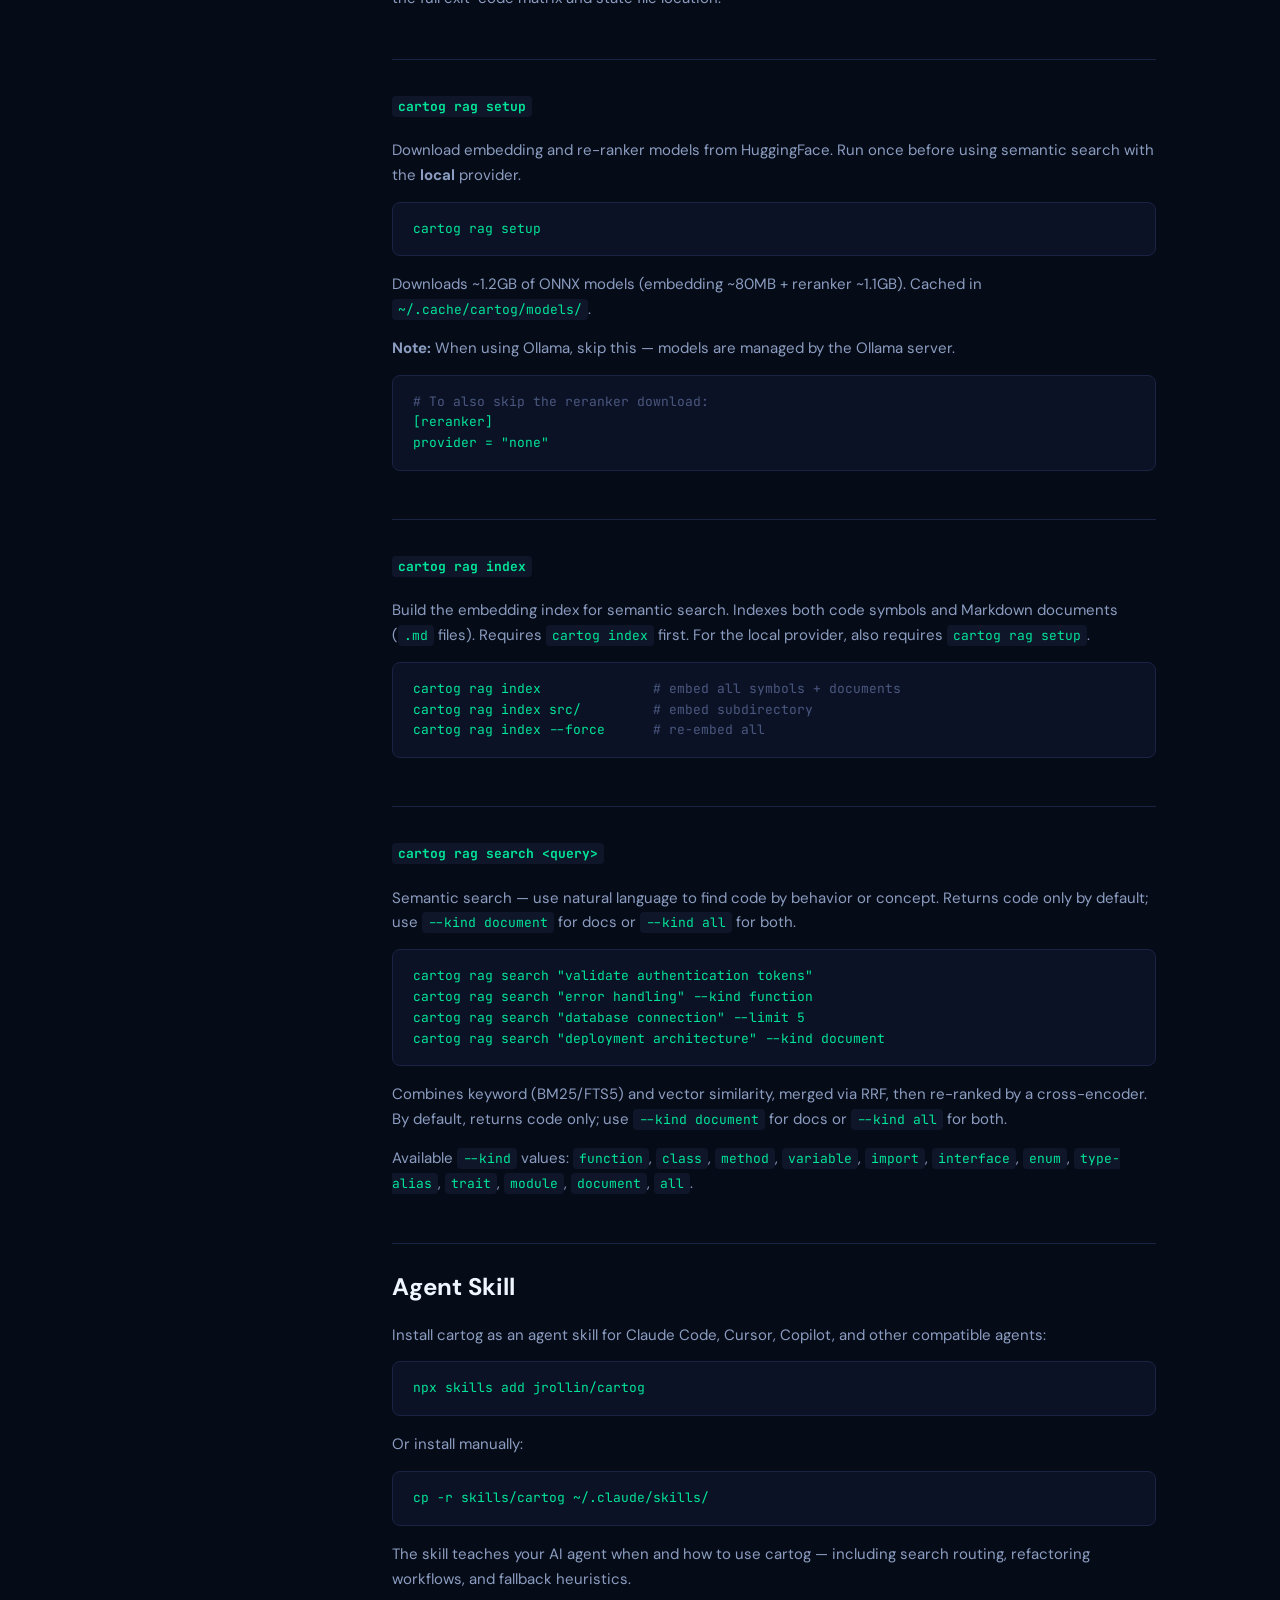
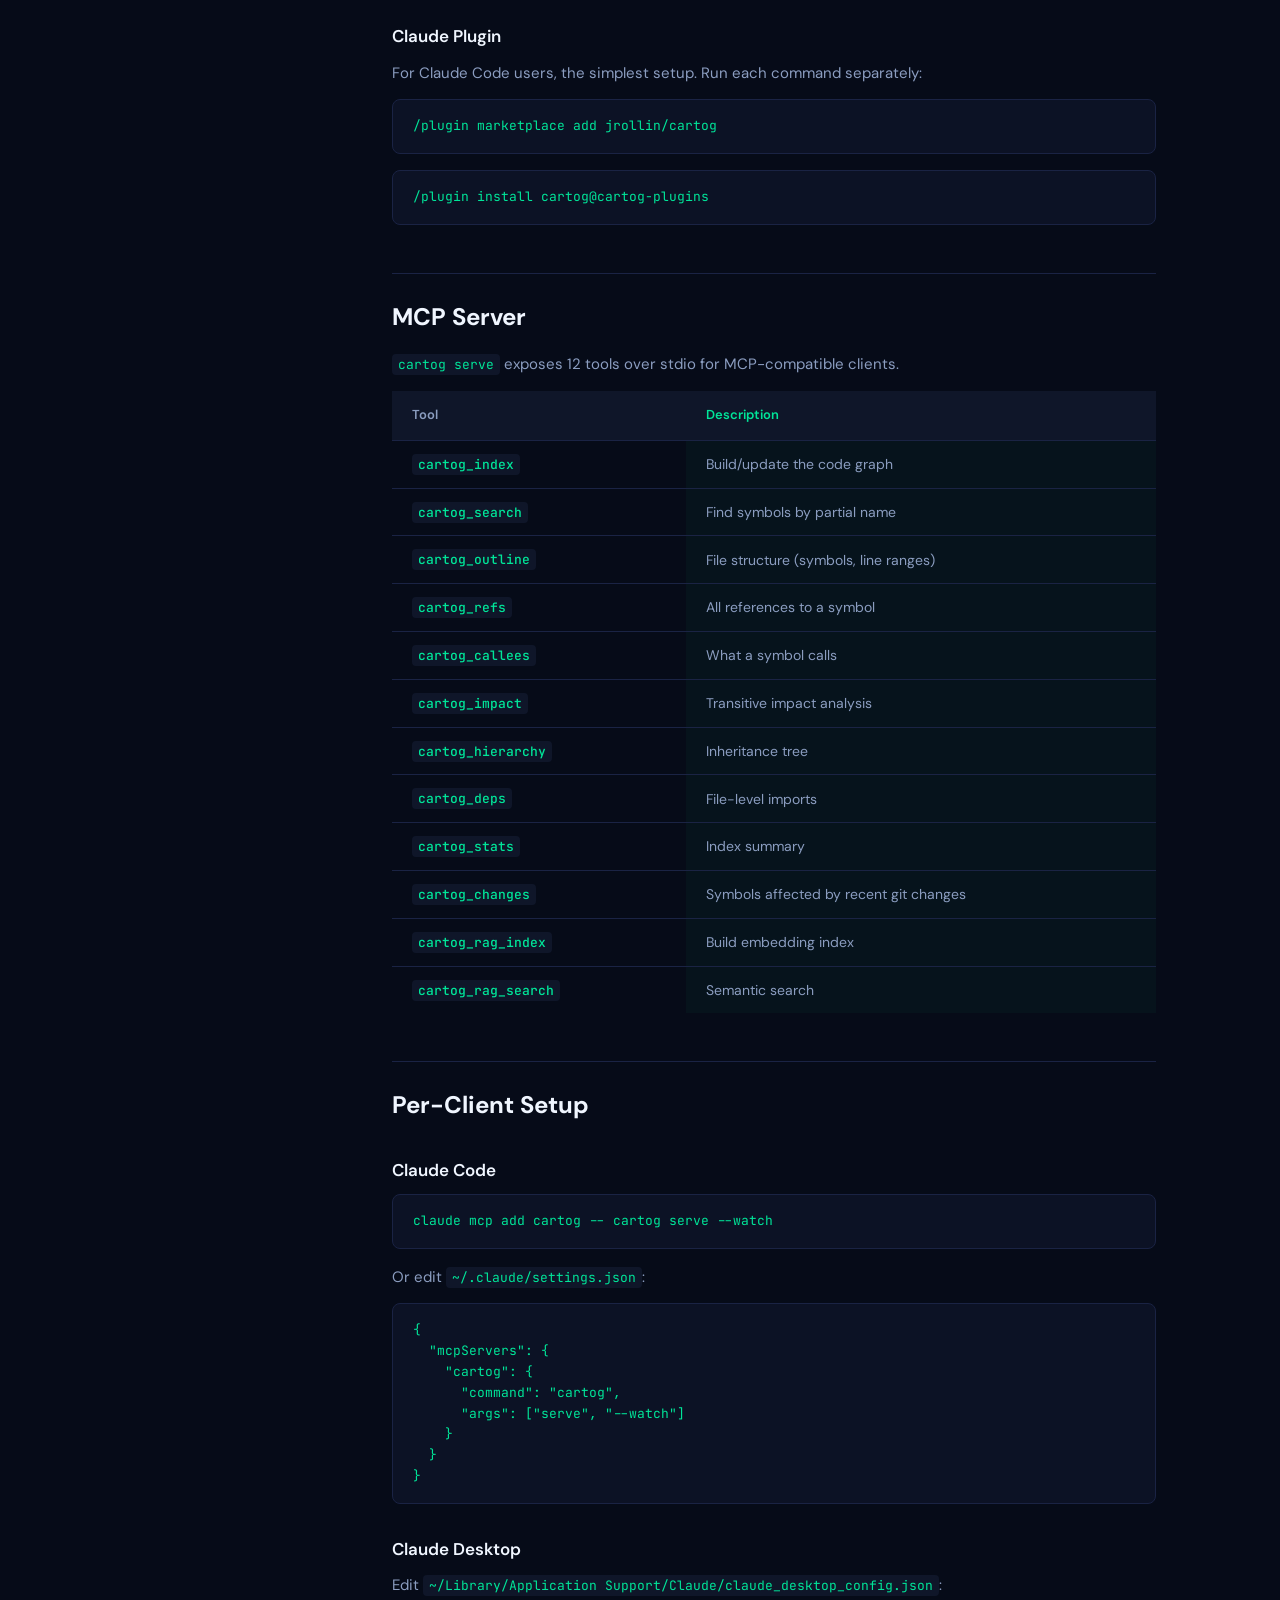
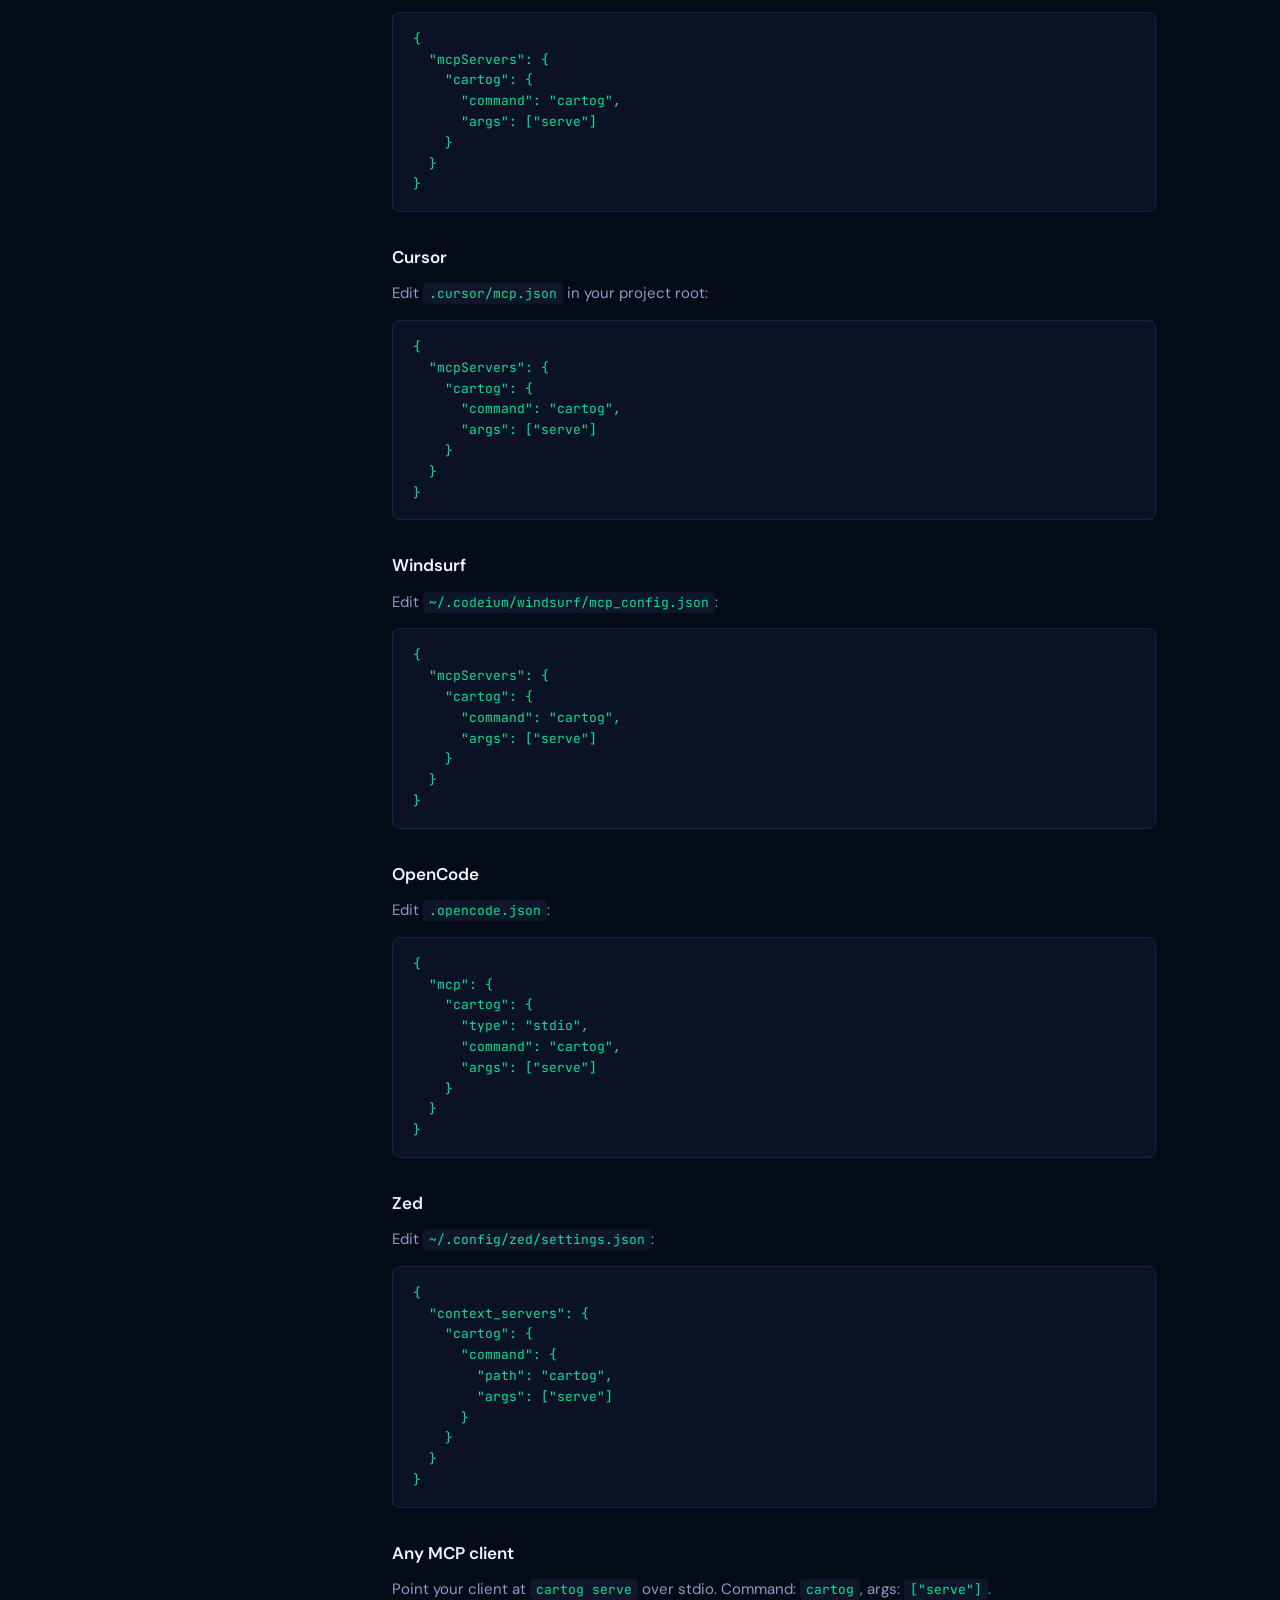
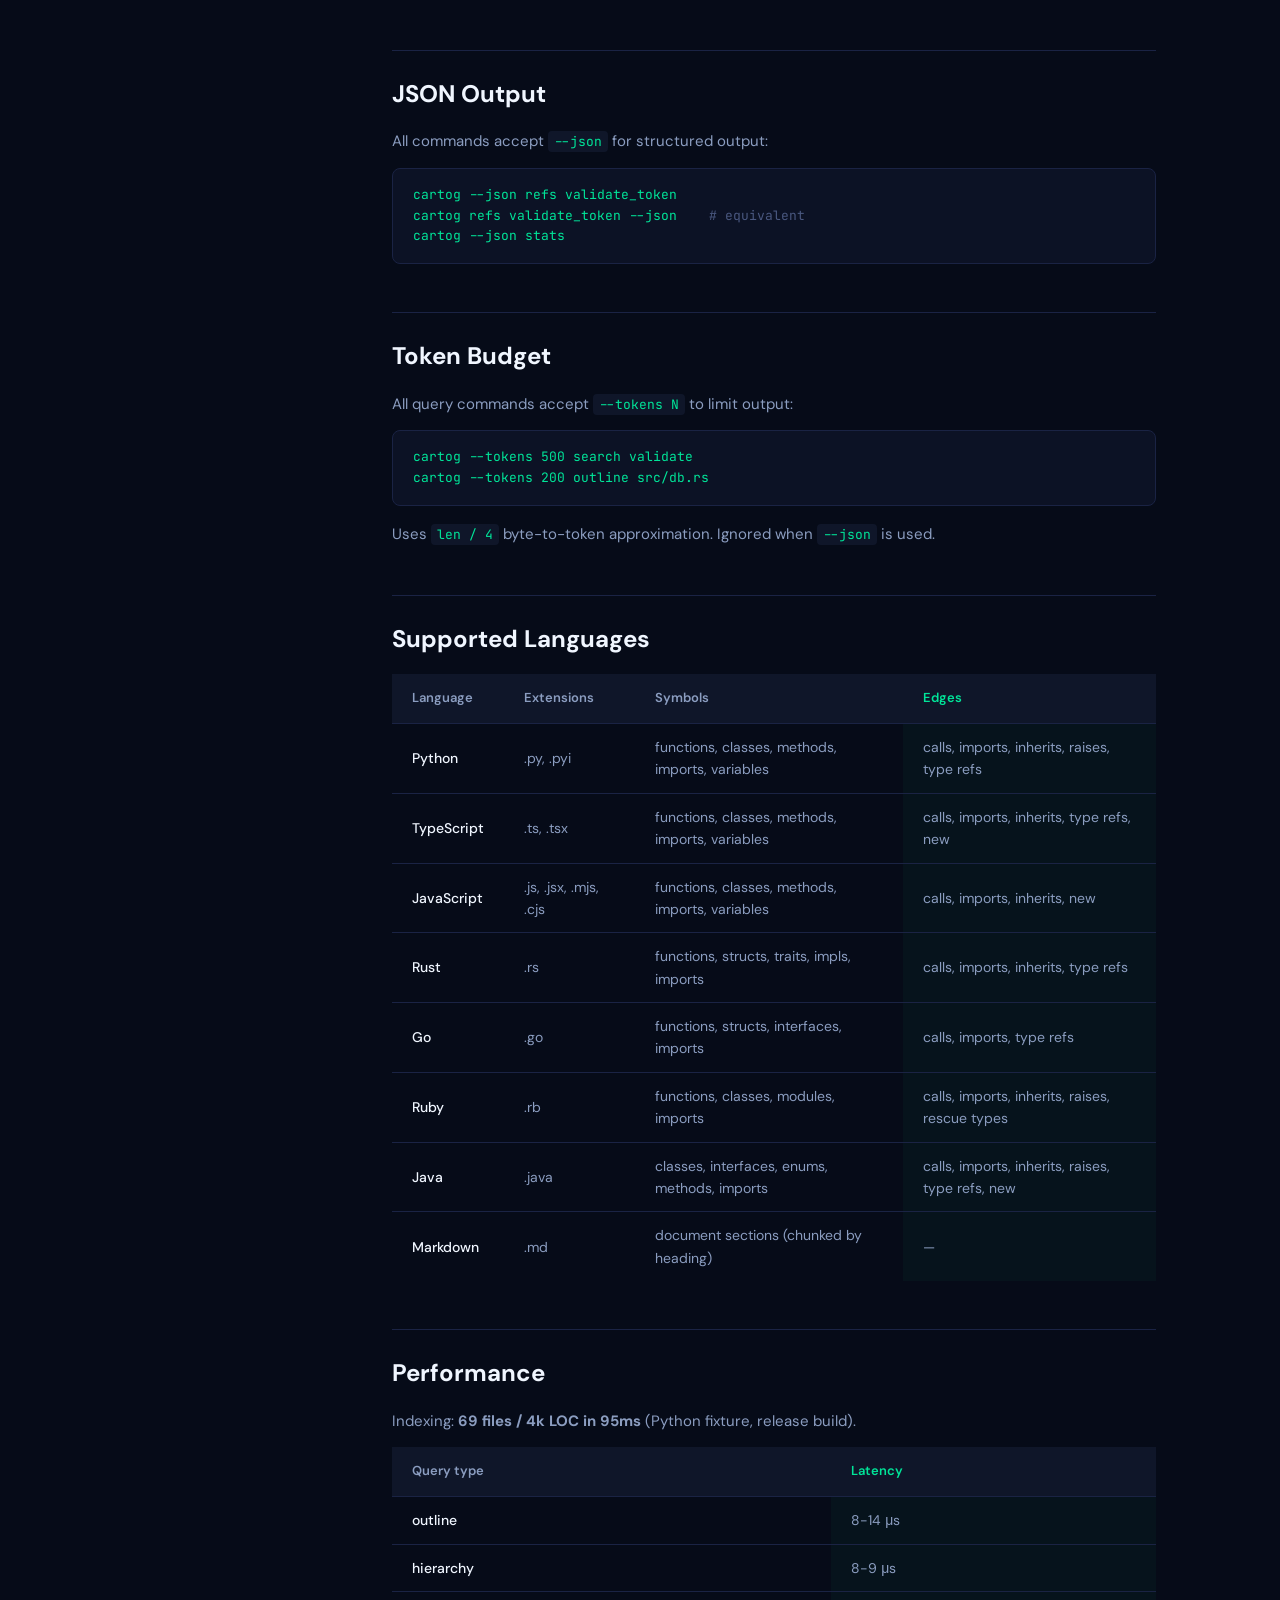
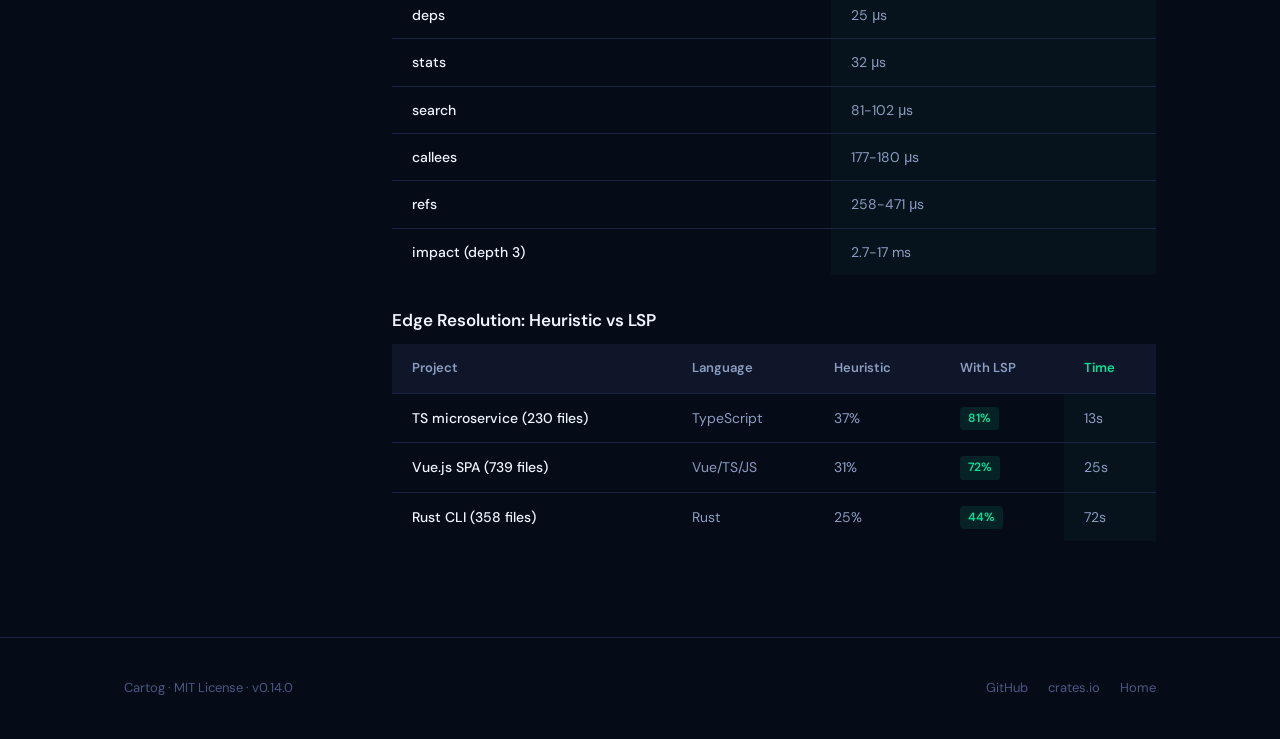
==== commit c32e553e: "chore: bump version to 0.14.0" ====
--- a/site/usage.html
+++ b/site/usage.html
@@ -93,7 +93,7 @@
     <main class="docs-content">
 
       <p style="margin-bottom: 24px;">
-        <span class="badge">v0.13.2</span>
+        <span class="badge">v0.14.0</span>
         <a href="https://github.com/jrollin/cartog/releases/latest" style="margin-left: 8px; font-size: 13px;">View changelog →</a>
       </p>
 
@@ -549,7 +549,7 @@
 <footer class="footer">
   <div class="container">
     <div class="footer-inner">
-      <span>Cartog · MIT License · v0.13.2</span>
+      <span>Cartog · MIT License · v0.14.0</span>
       <ul class="footer-links">
         <li><a href="https://github.com/jrollin/cartog">GitHub</a></li>
         <li><a href="https://crates.io/crates/cartog">crates.io</a></li>
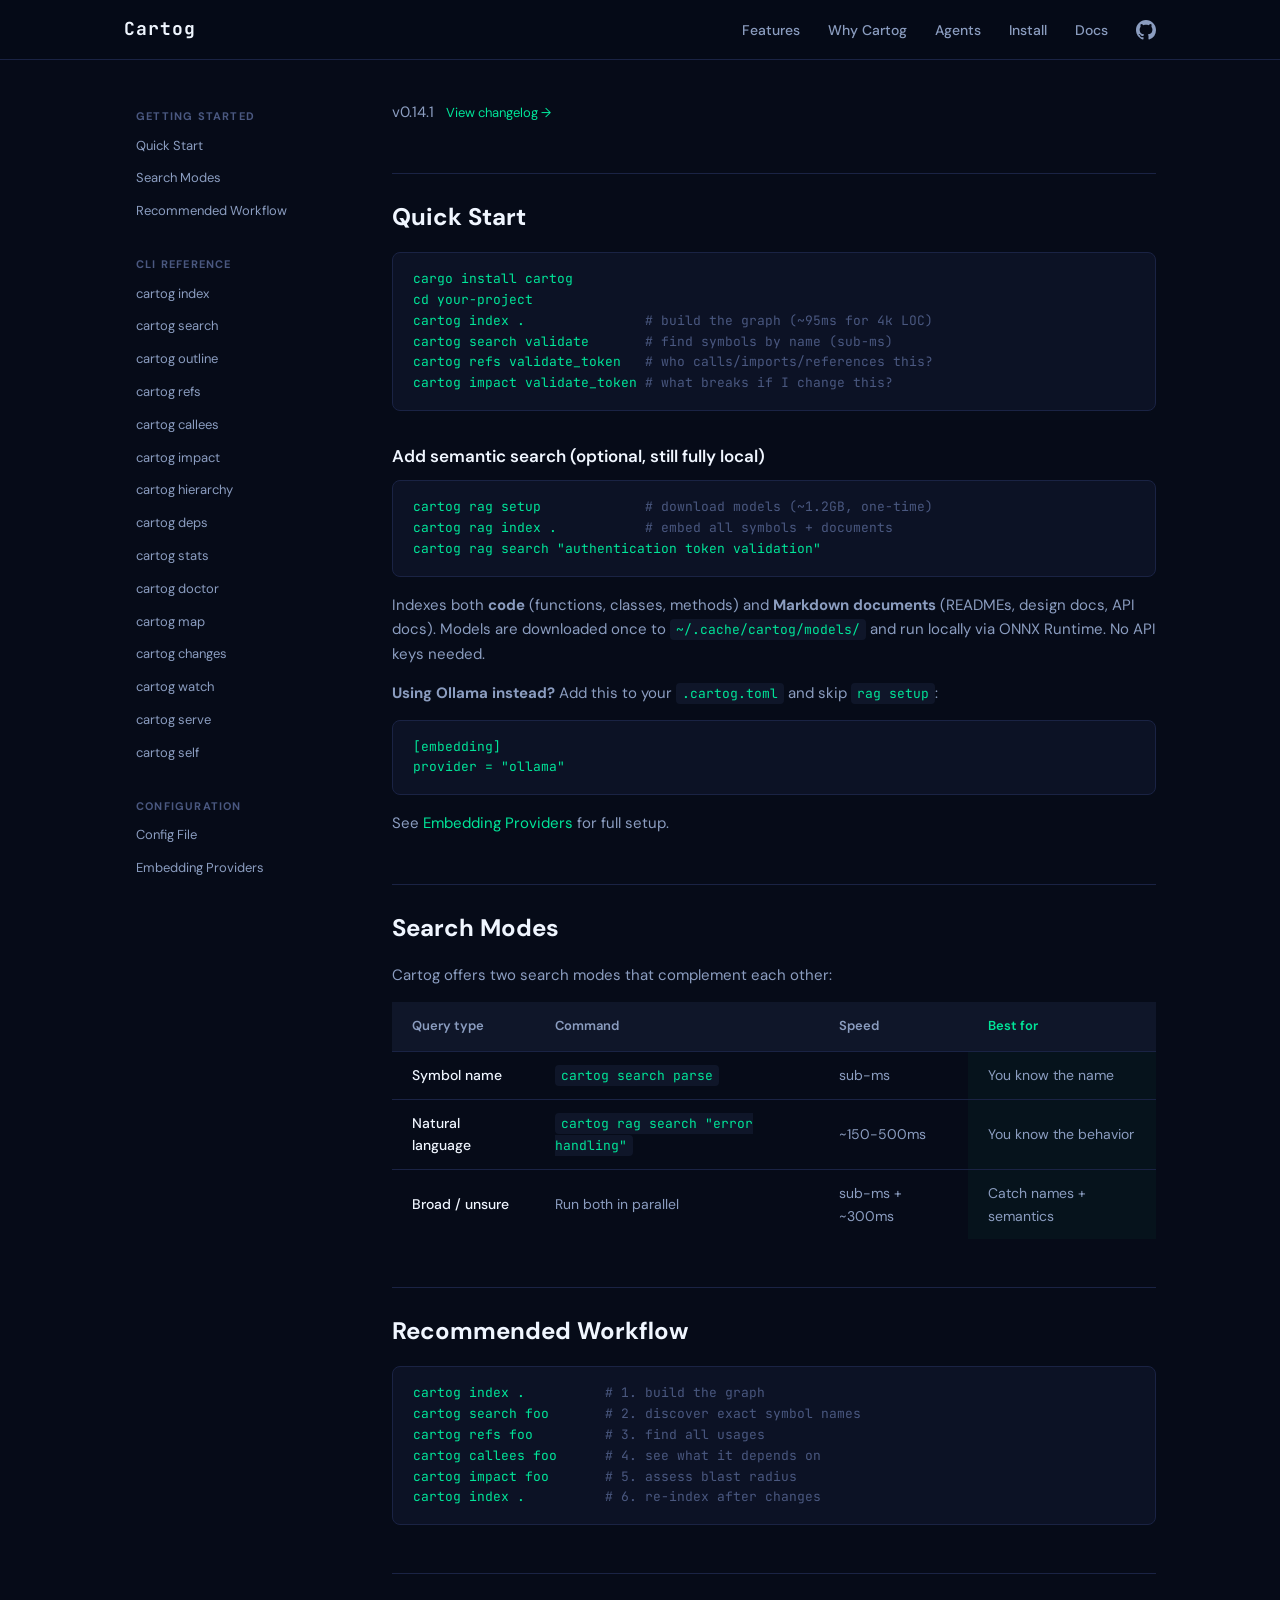
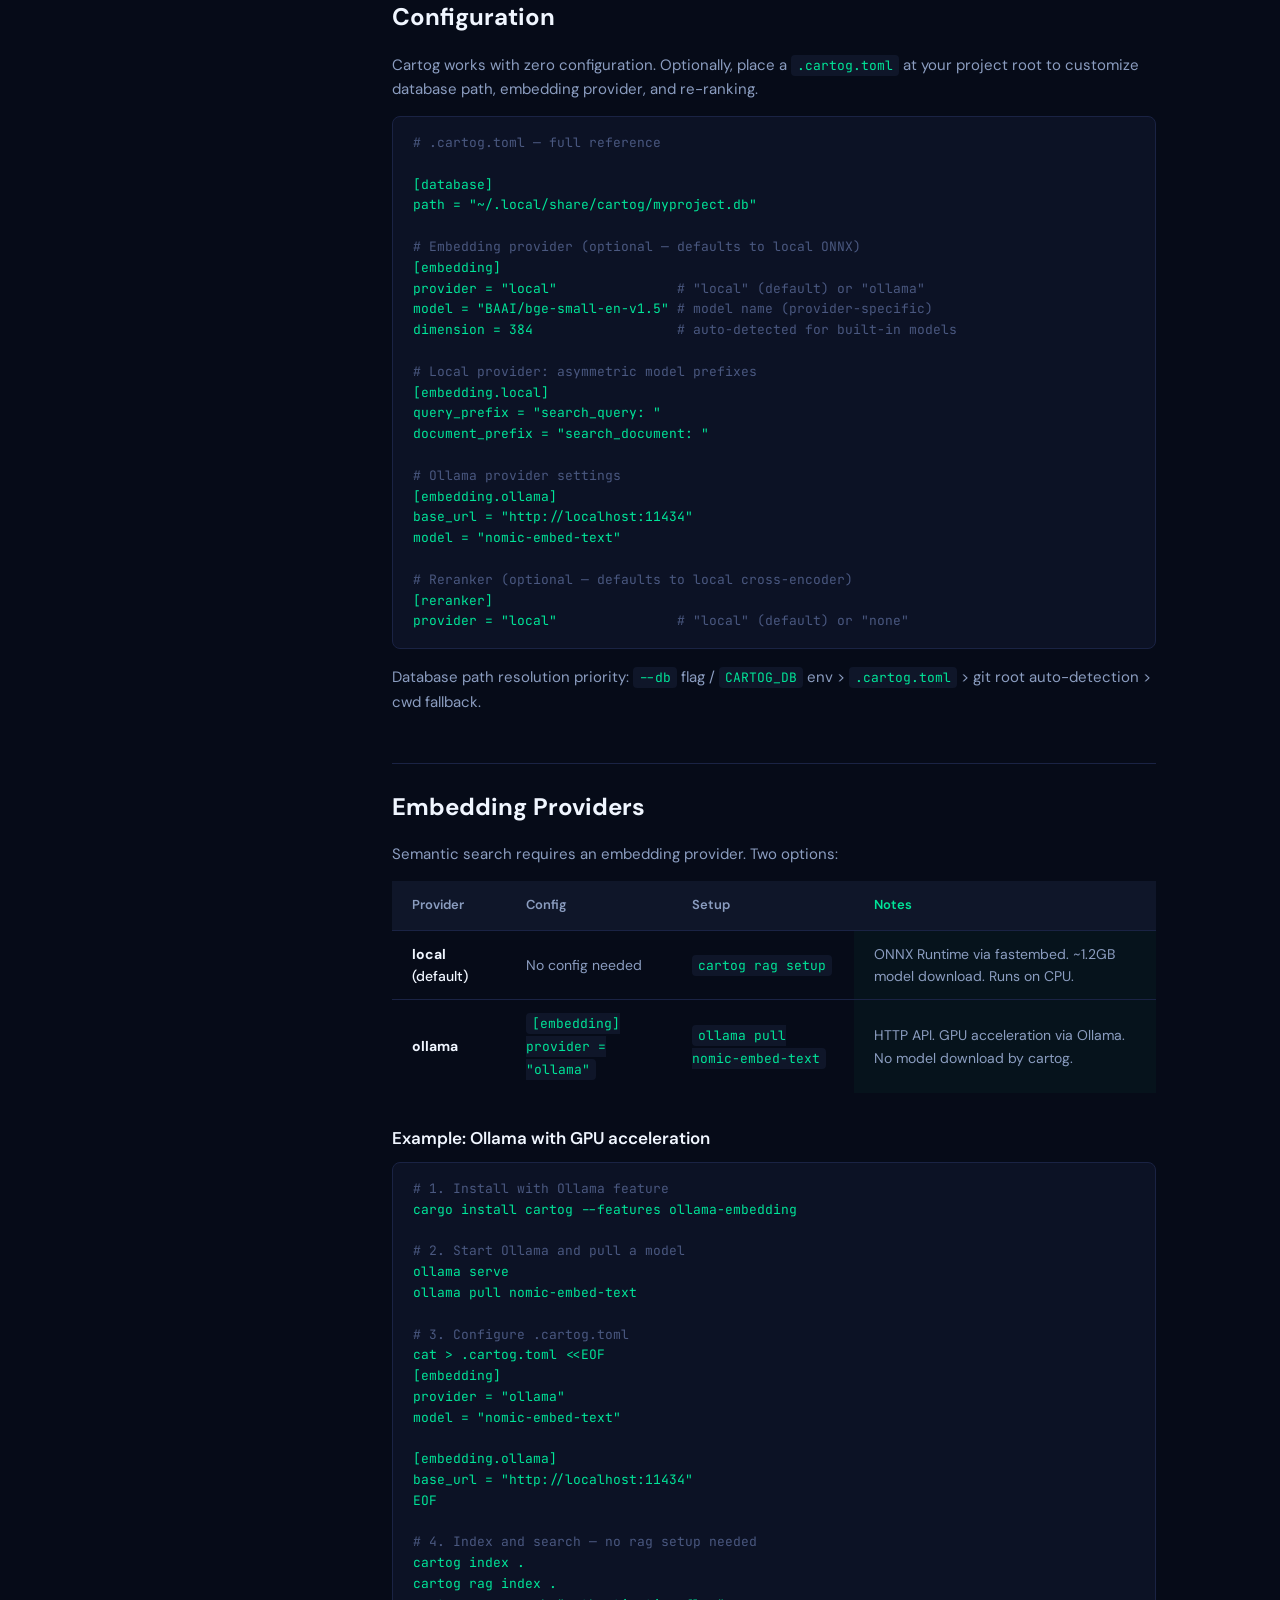
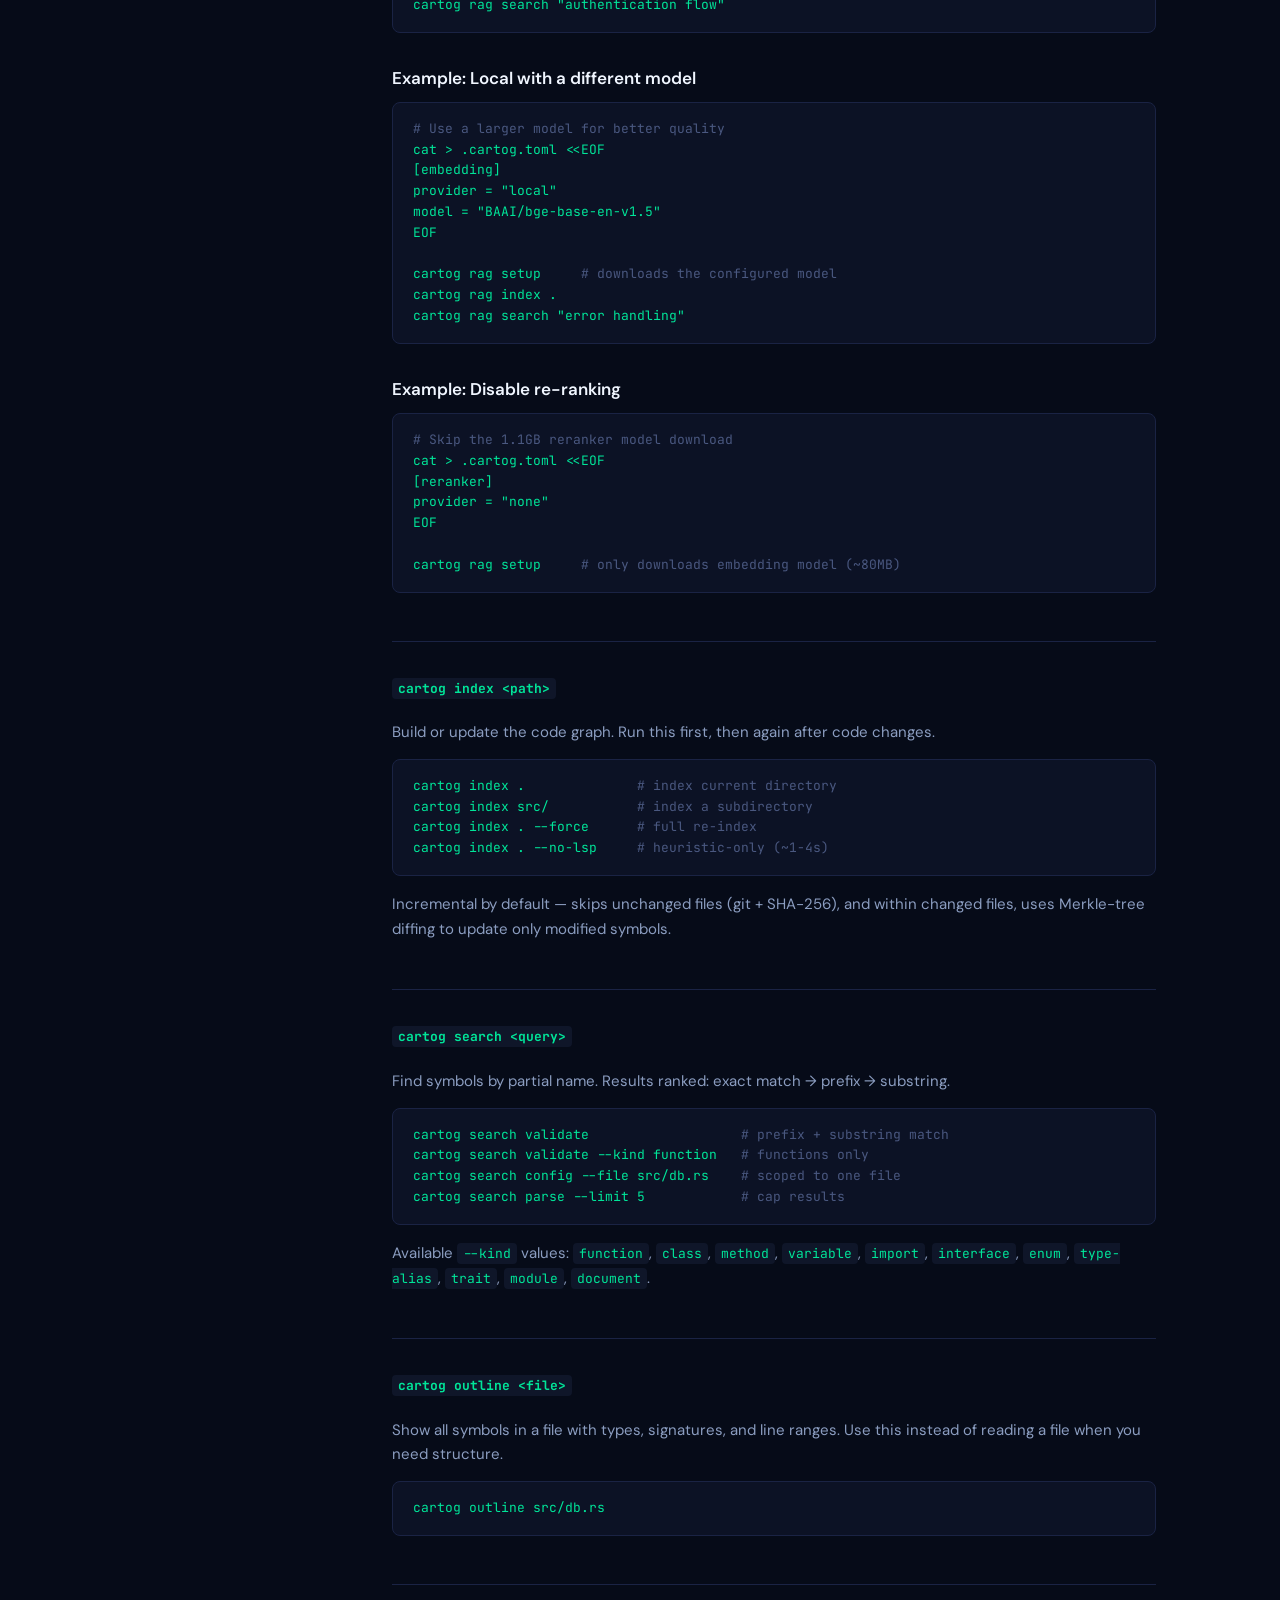
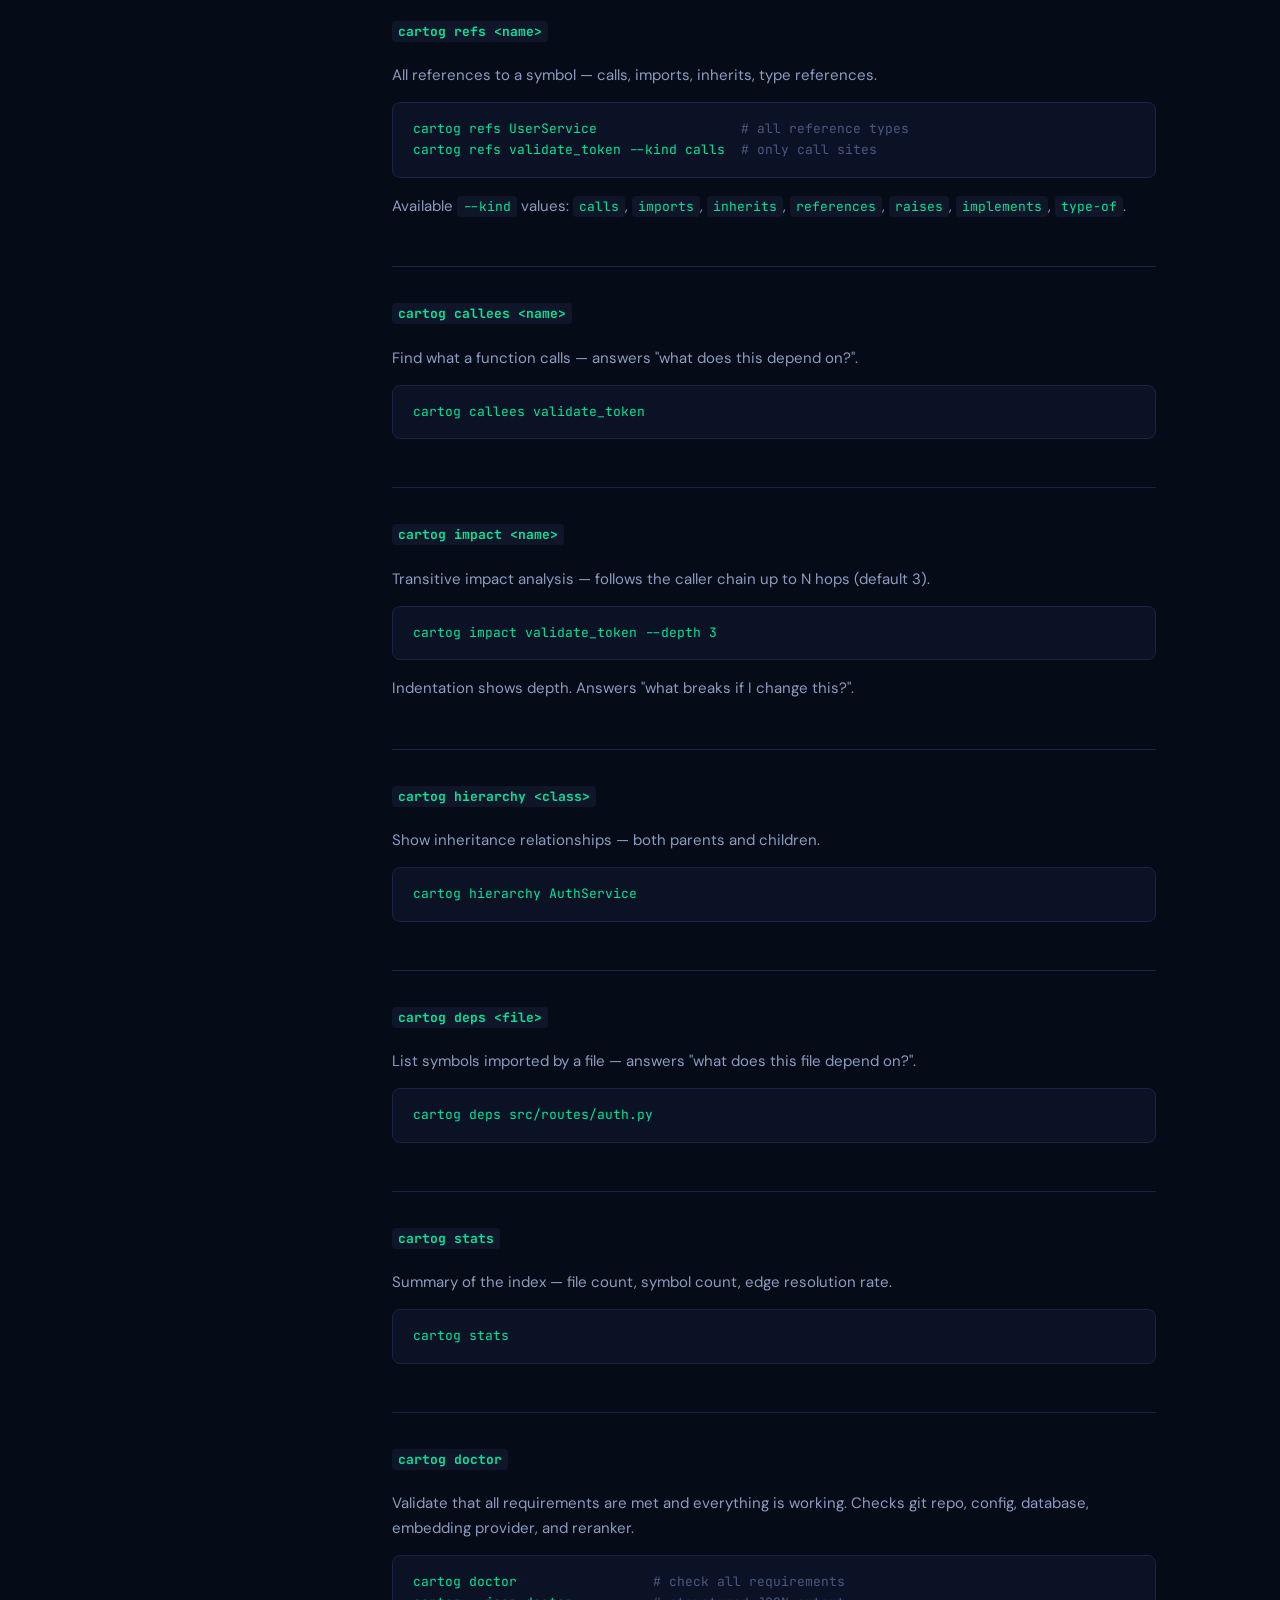
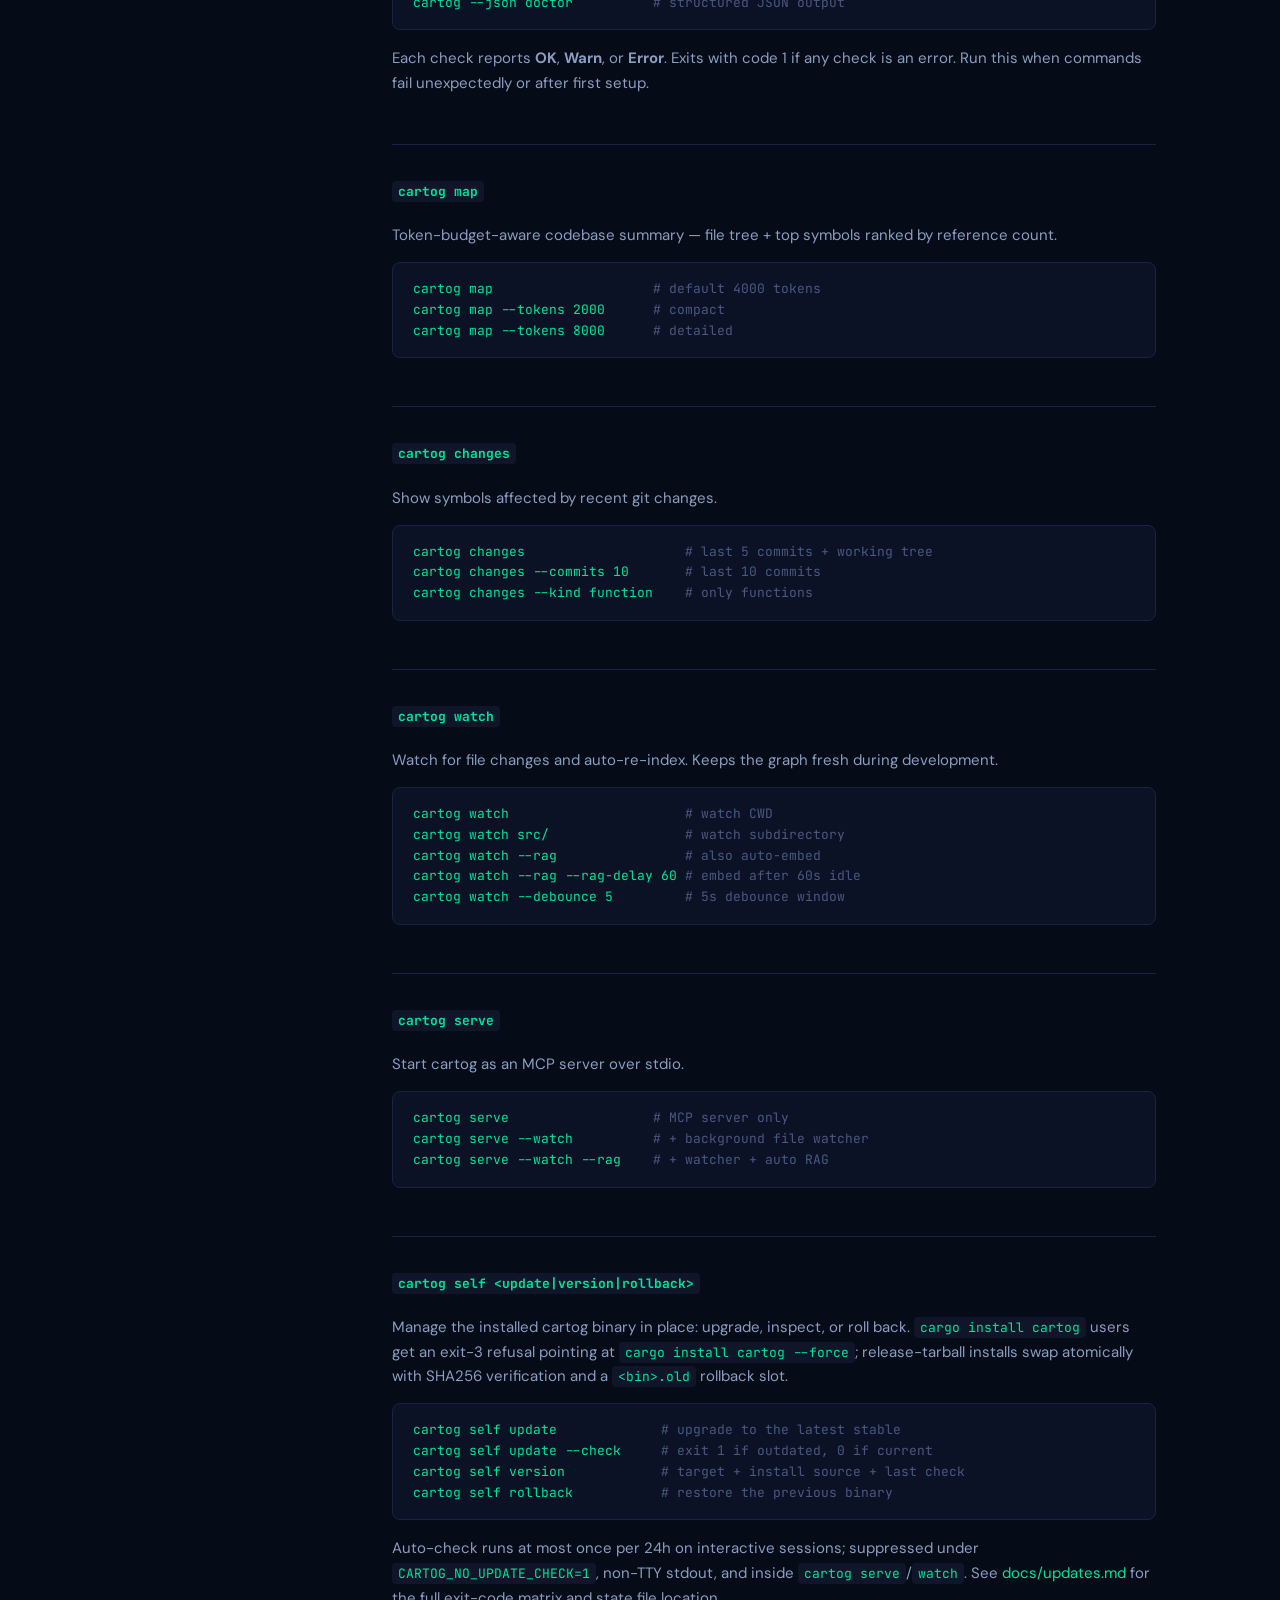
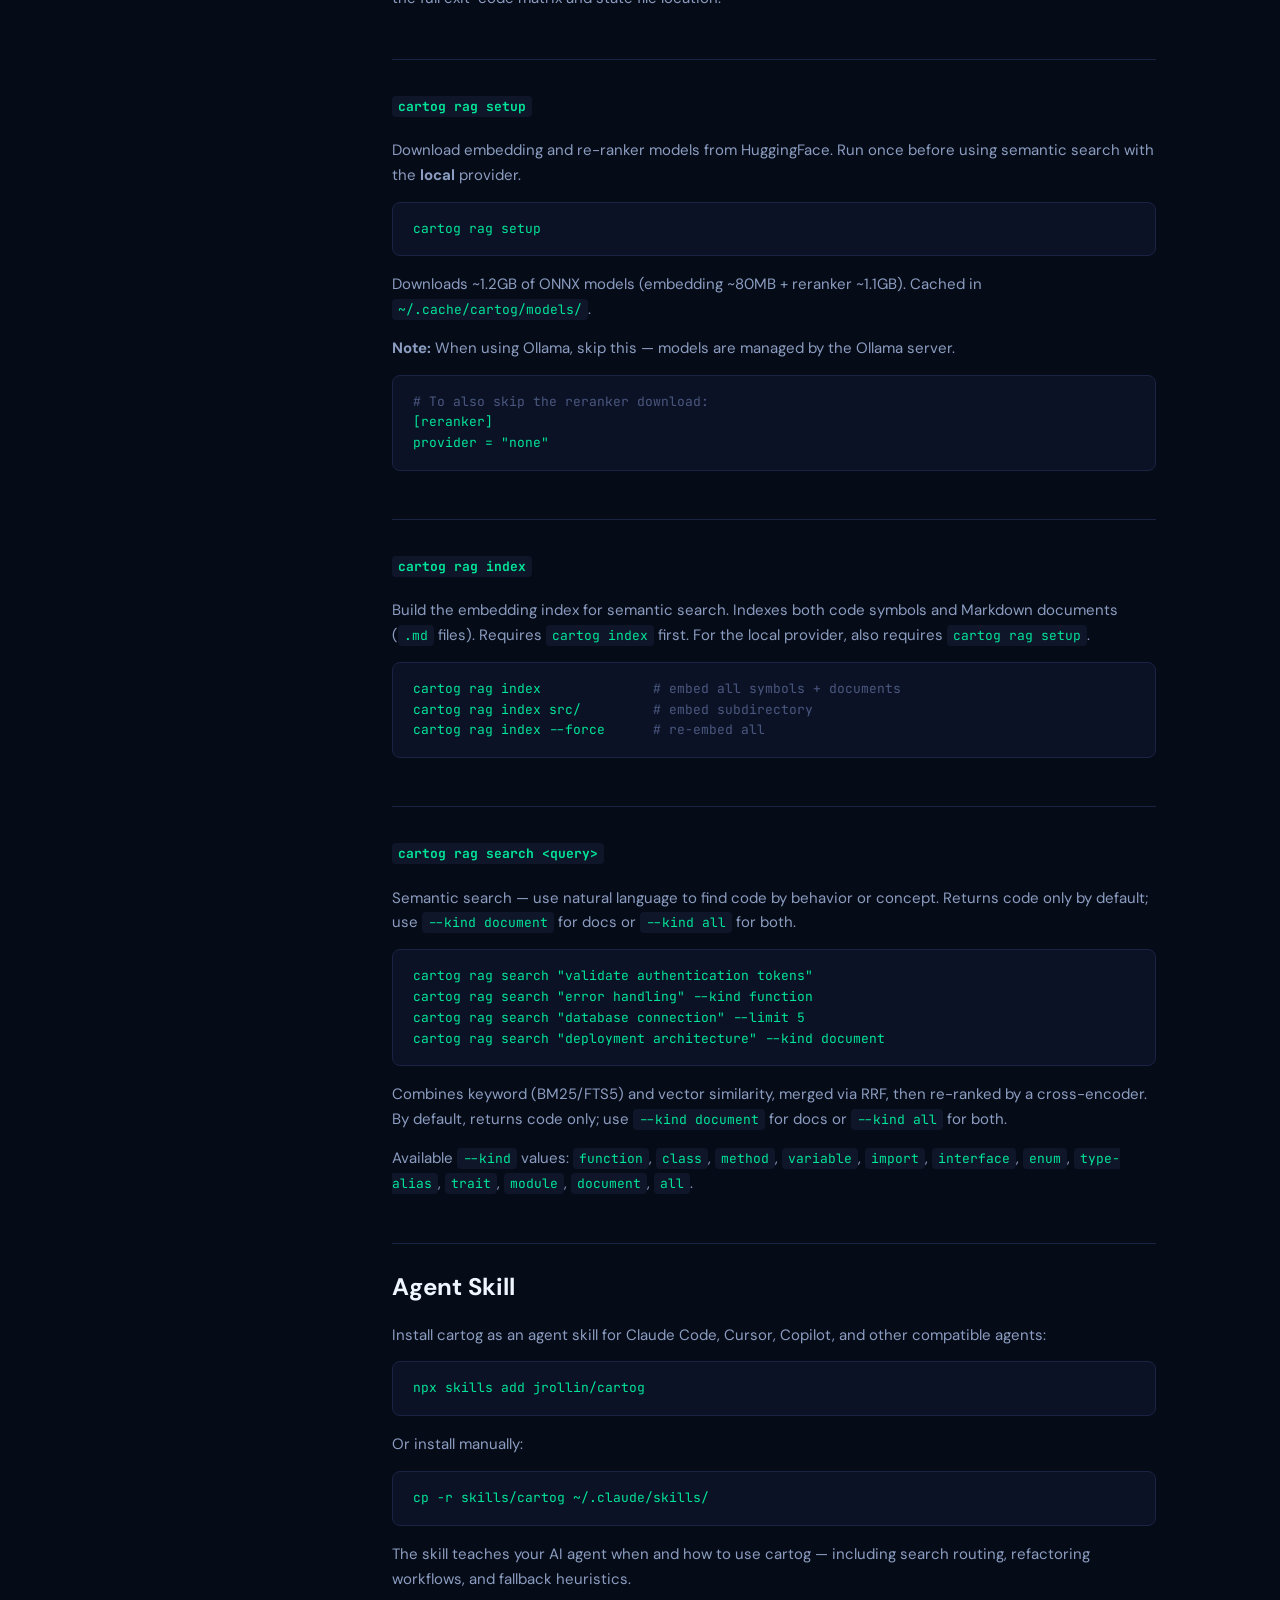
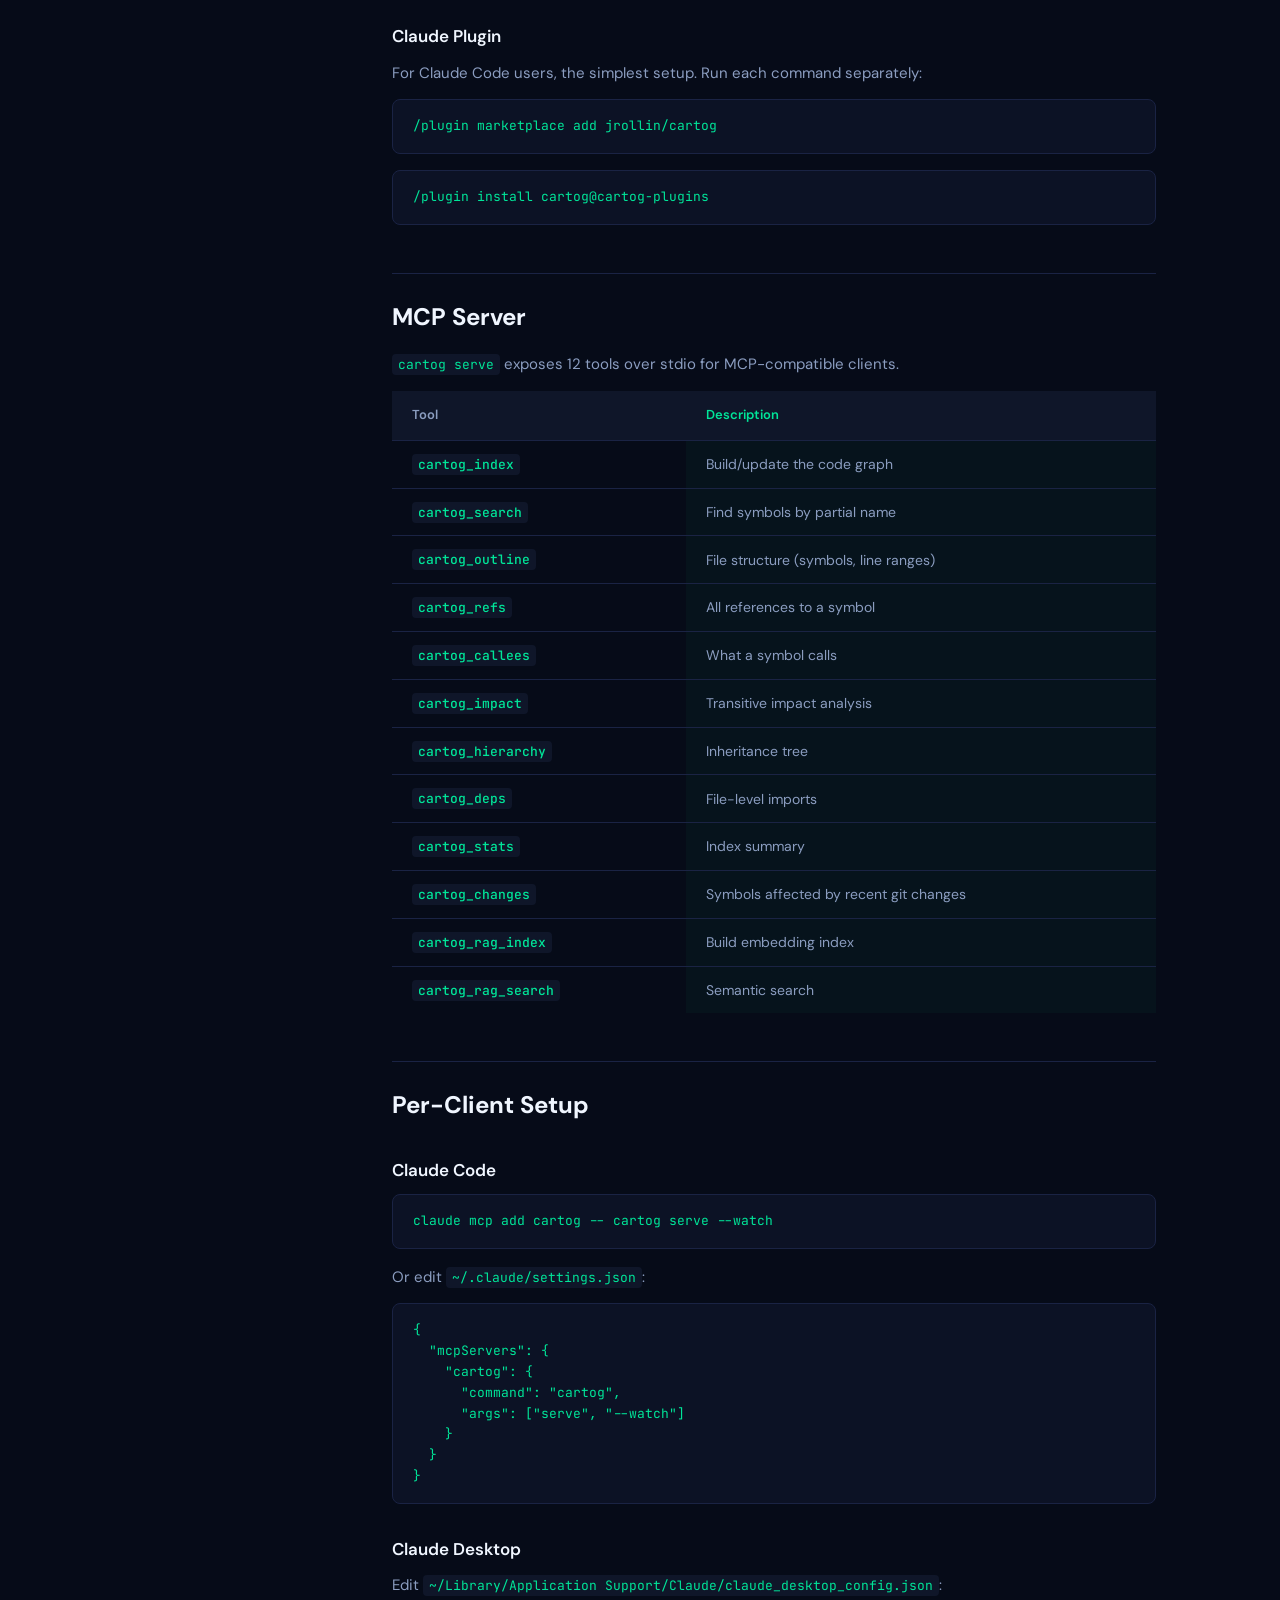
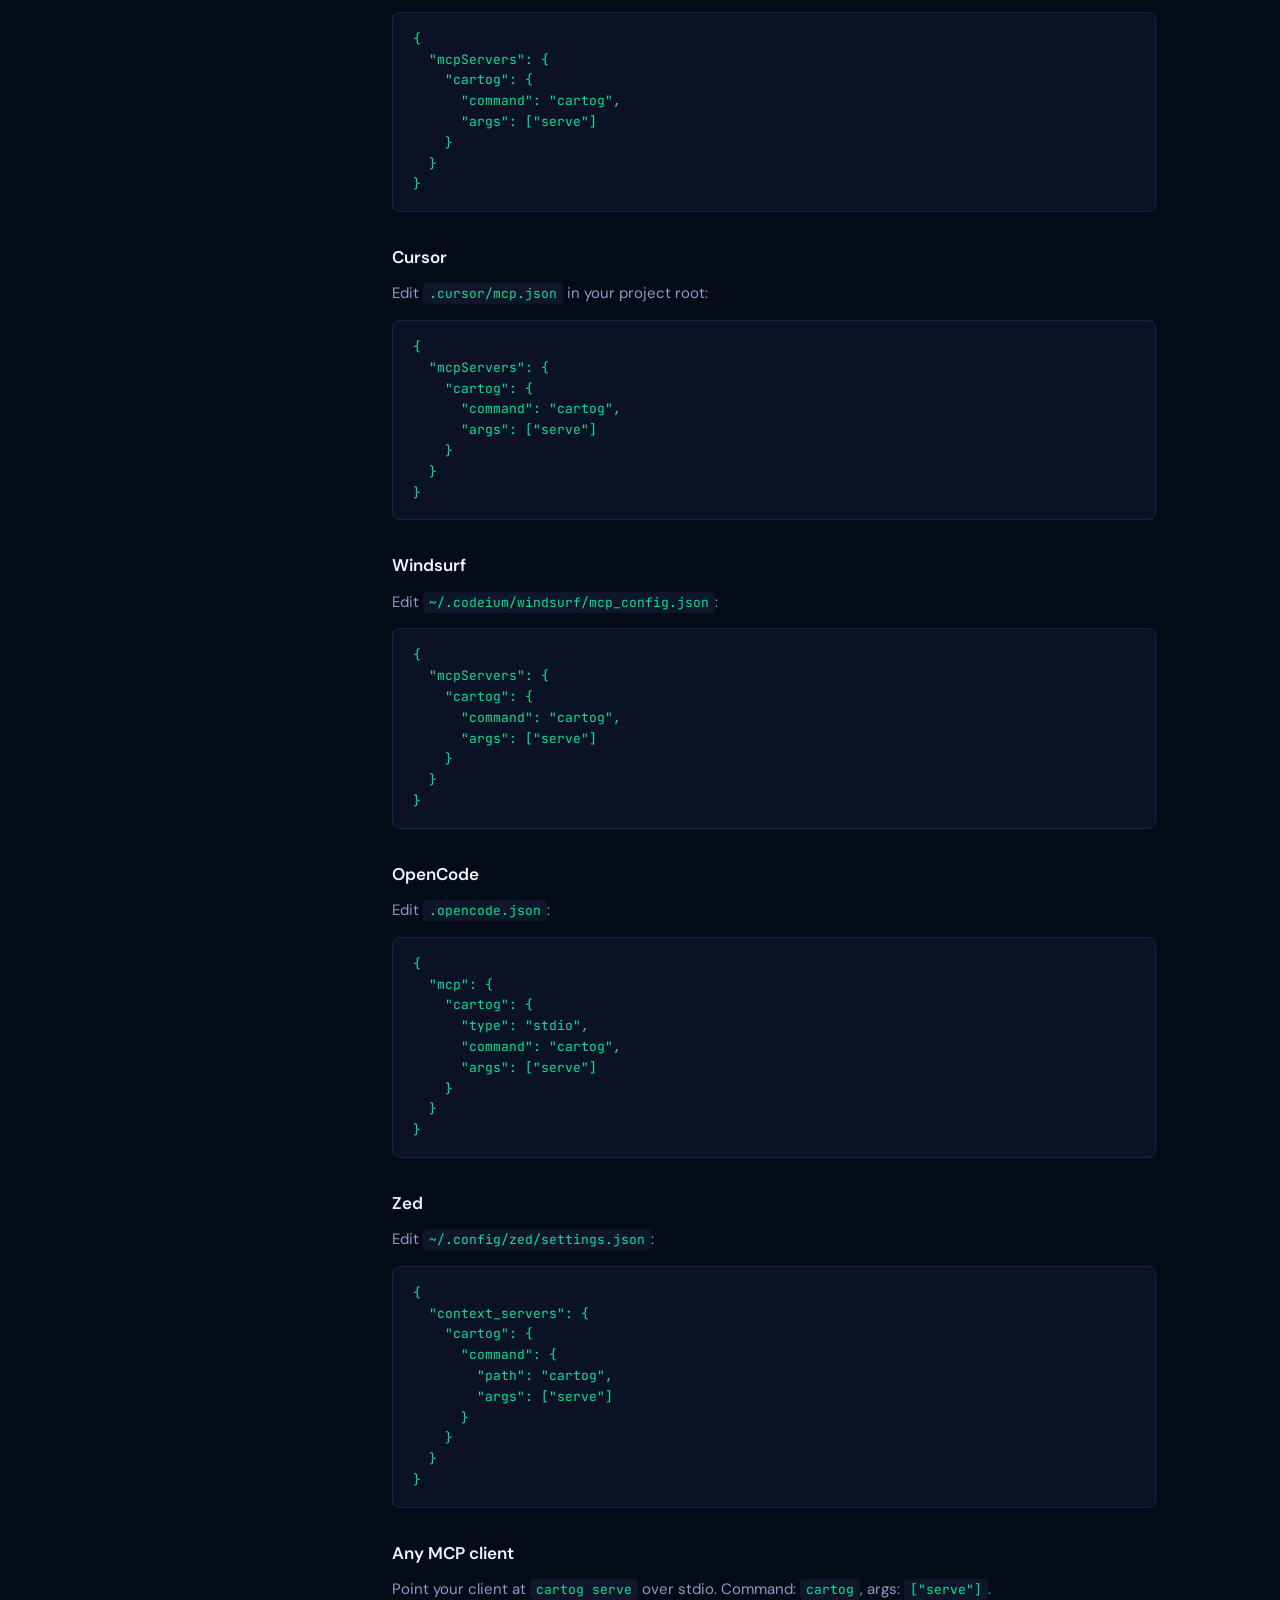
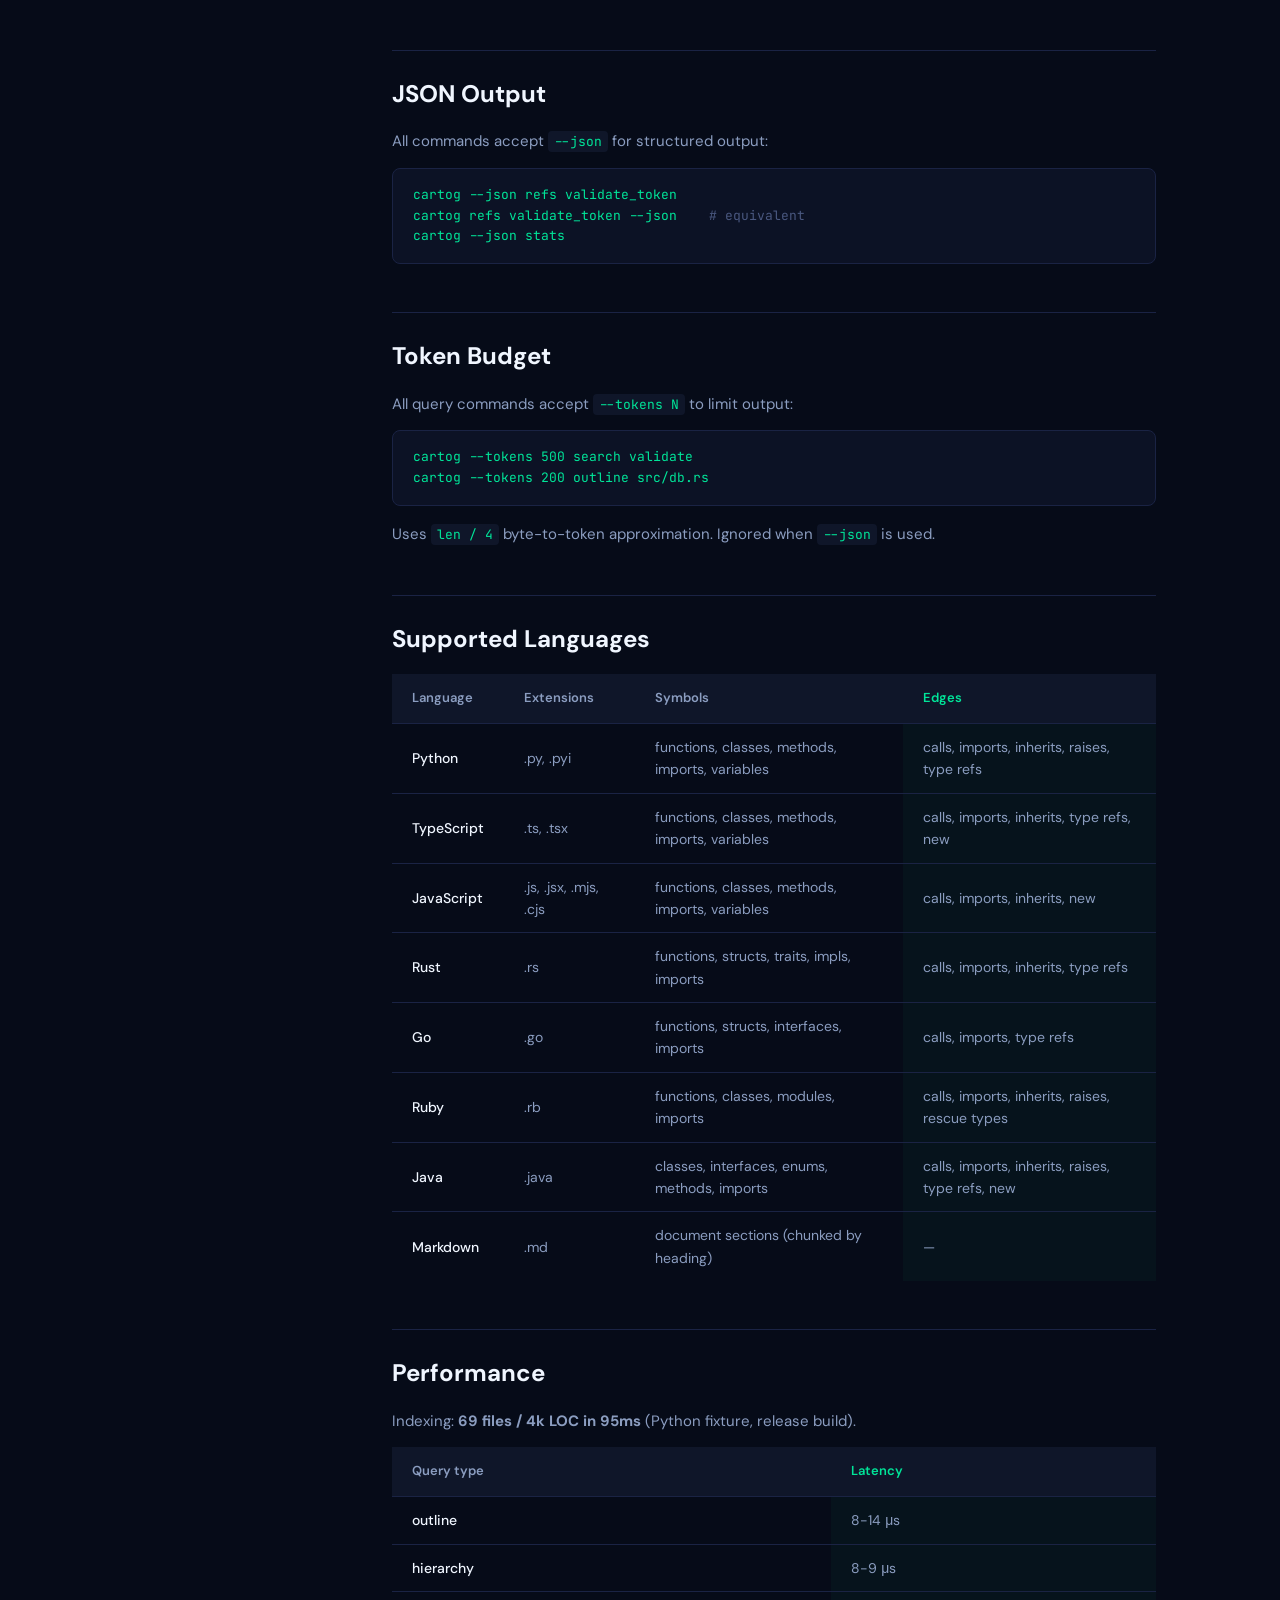
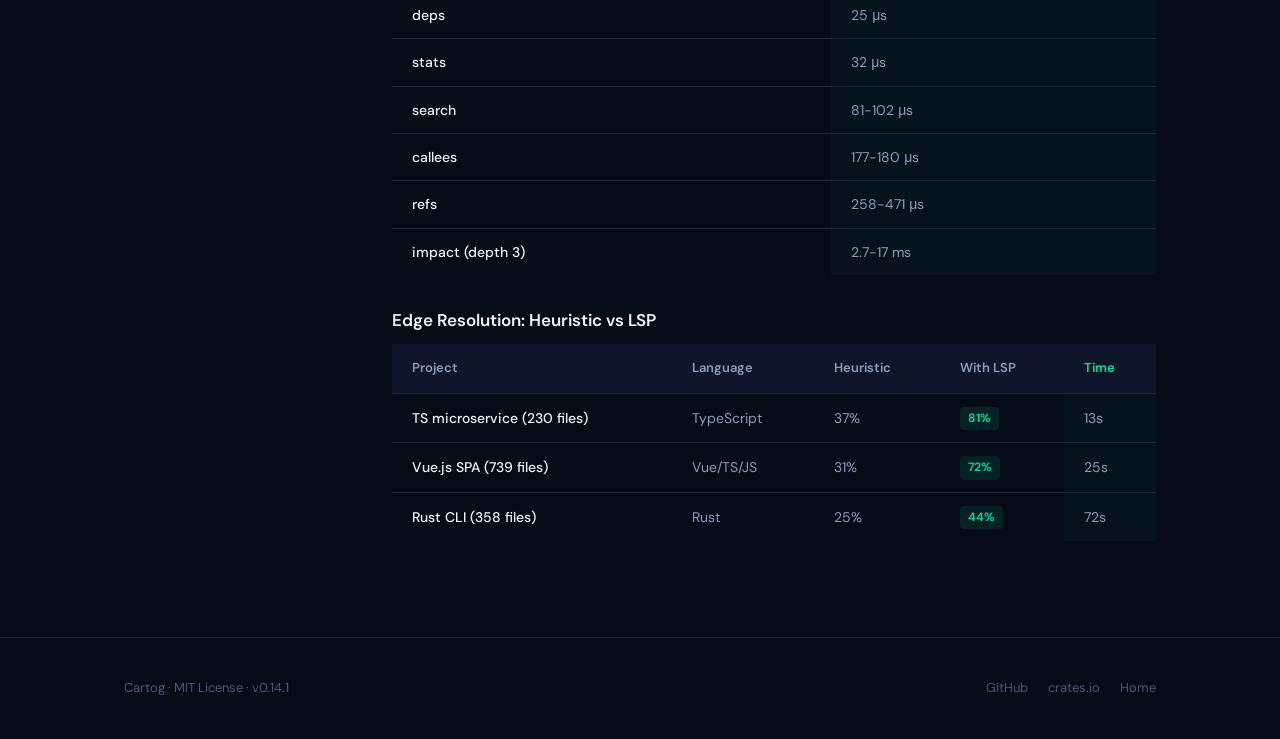
==== commit 2ac3de6a: "chore: bump version to 0.14.1" ====
--- a/site/usage.html
+++ b/site/usage.html
@@ -93,7 +93,7 @@
     <main class="docs-content">
 
       <p style="margin-bottom: 24px;">
-        <span class="badge">v0.14.0</span>
+        <span class="badge">v0.14.1</span>
         <a href="https://github.com/jrollin/cartog/releases/latest" style="margin-left: 8px; font-size: 13px;">View changelog →</a>
       </p>
 
@@ -549,7 +549,7 @@
 <footer class="footer">
   <div class="container">
     <div class="footer-inner">
-      <span>Cartog · MIT License · v0.14.0</span>
+      <span>Cartog · MIT License · v0.14.1</span>
       <ul class="footer-links">
         <li><a href="https://github.com/jrollin/cartog">GitHub</a></li>
         <li><a href="https://crates.io/crates/cartog">crates.io</a></li>
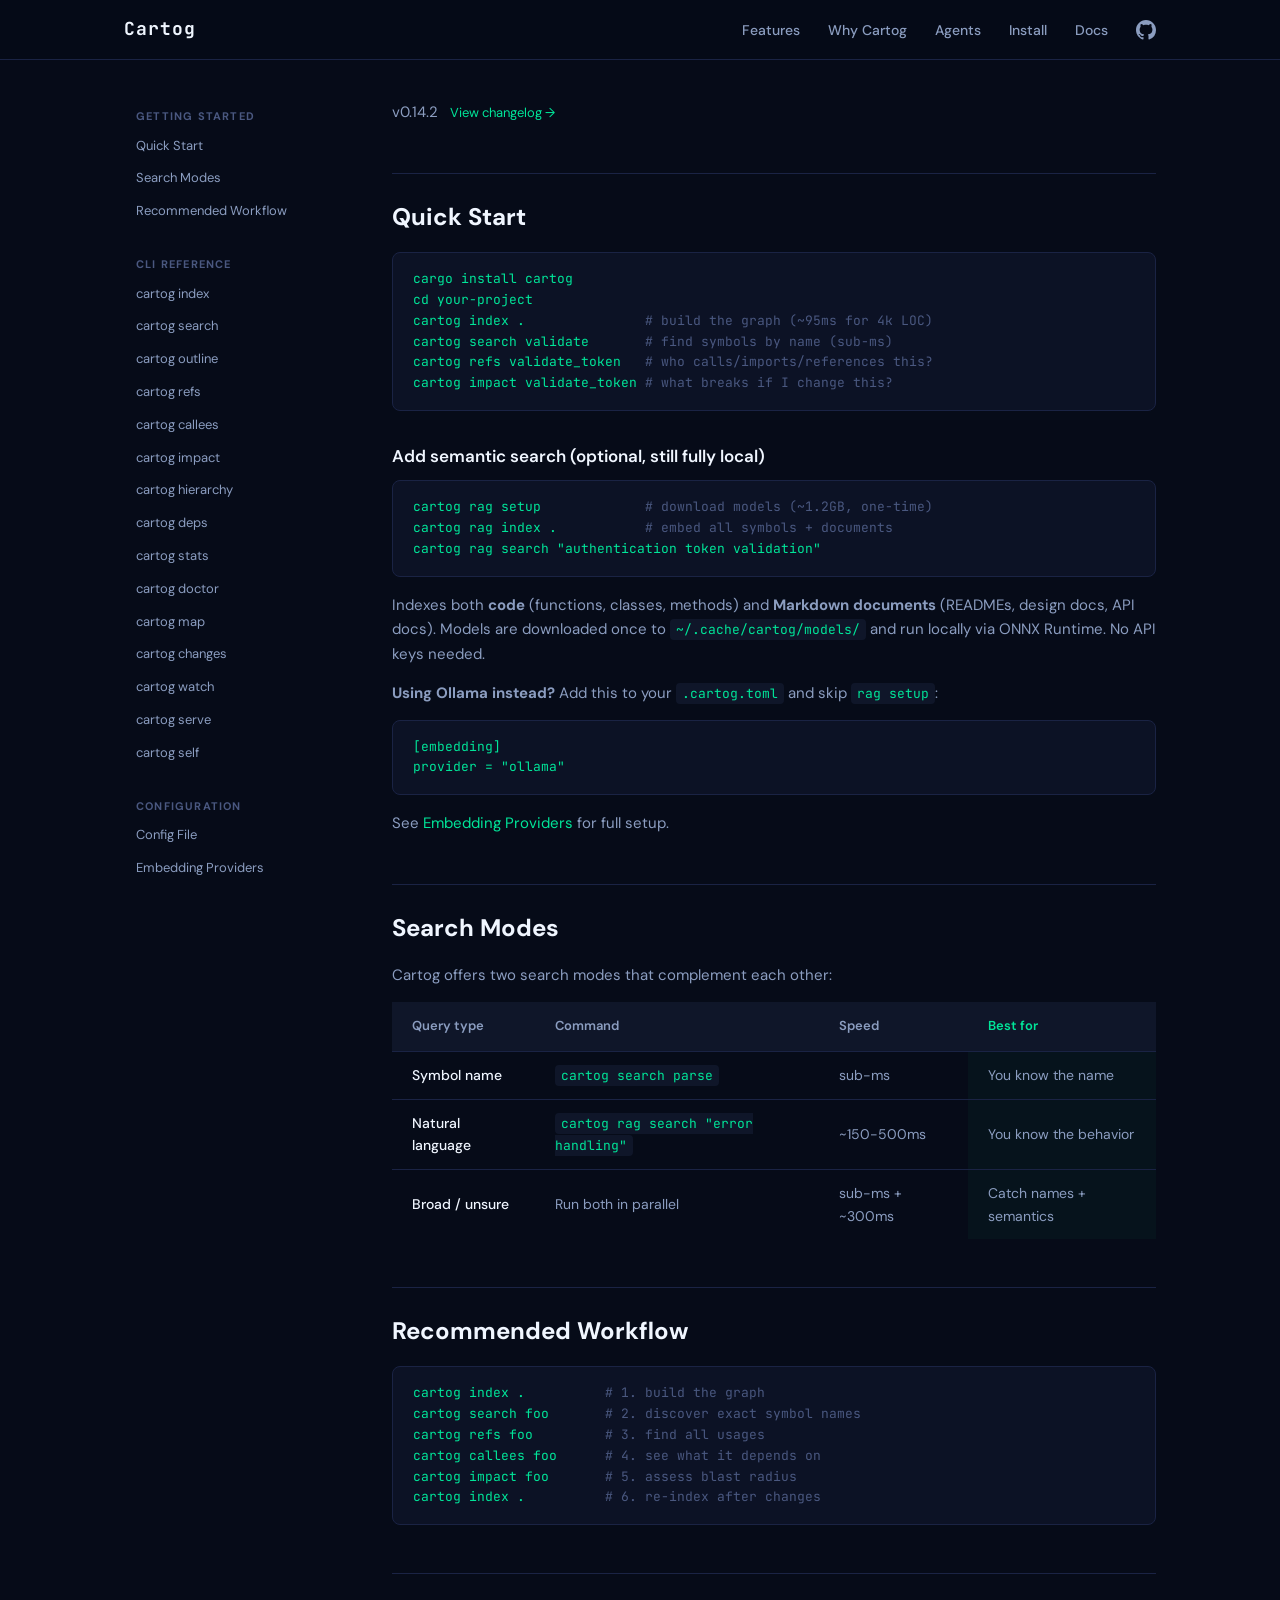
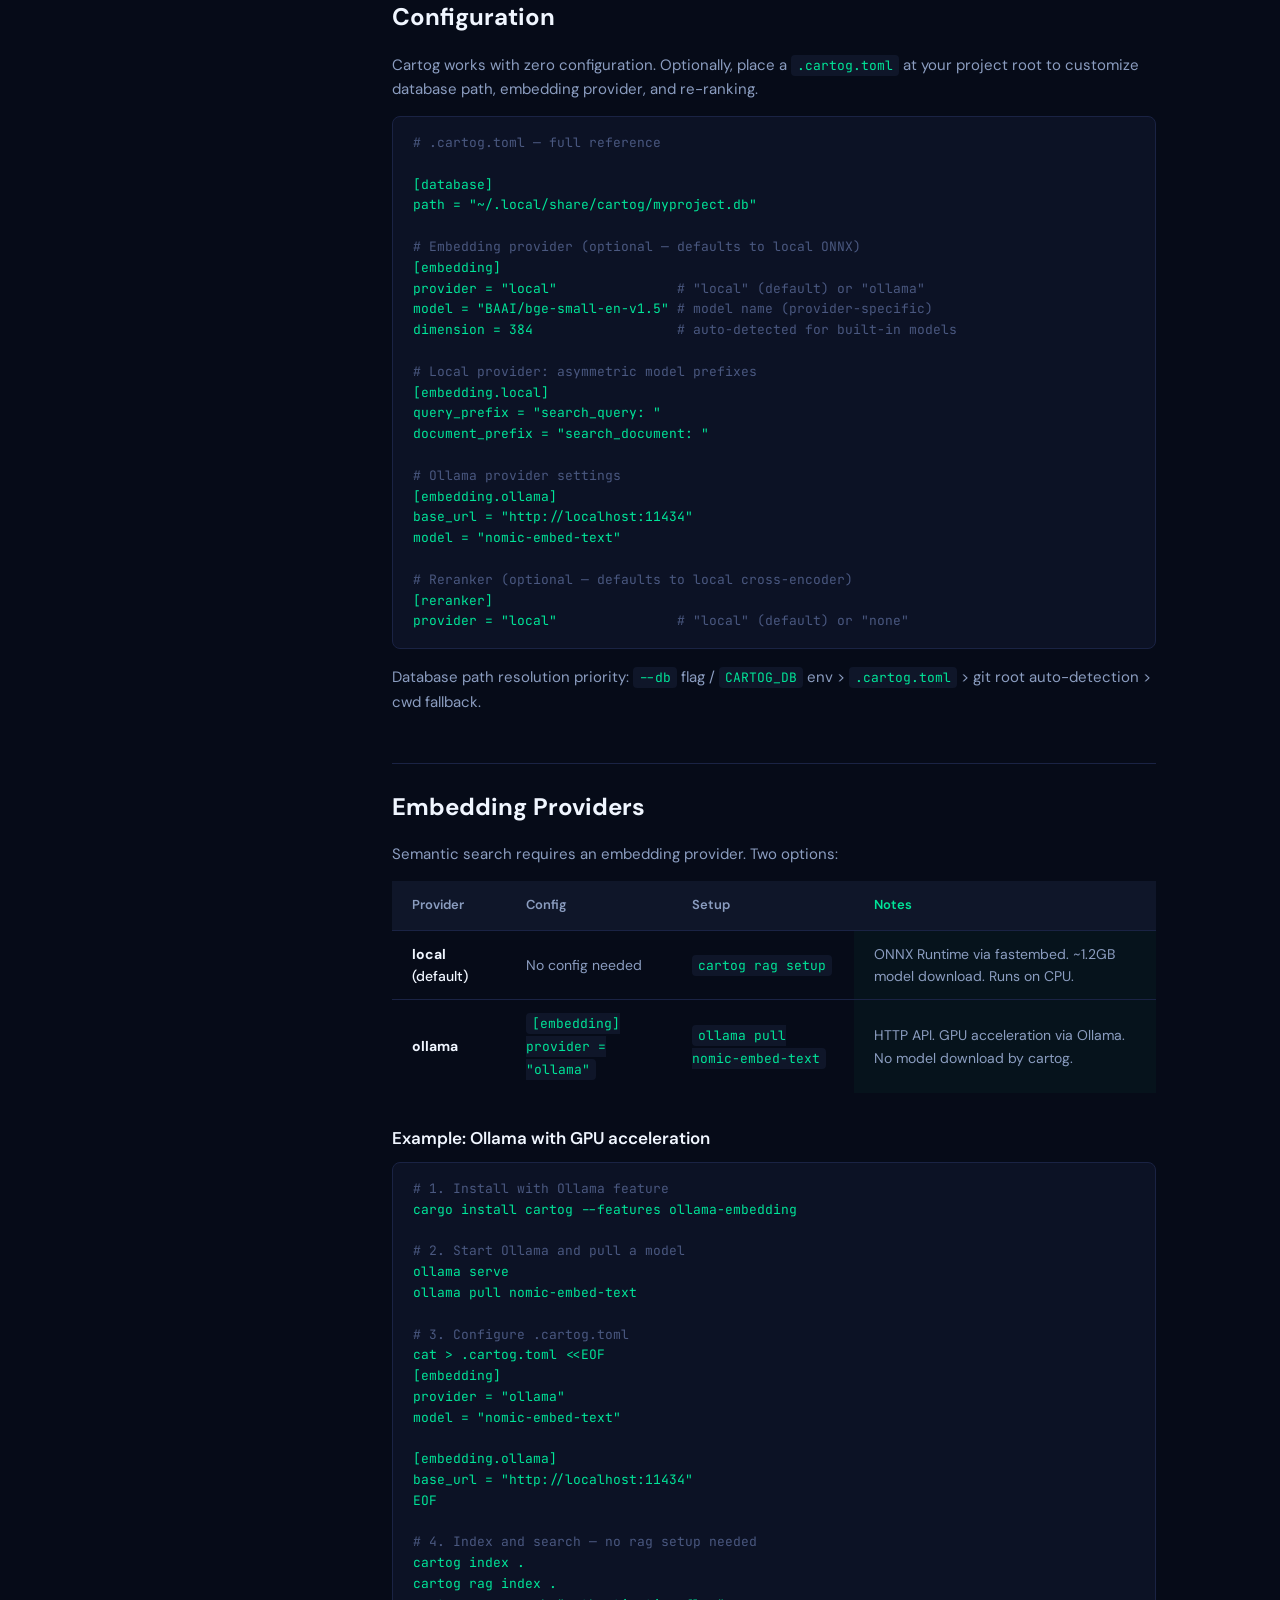
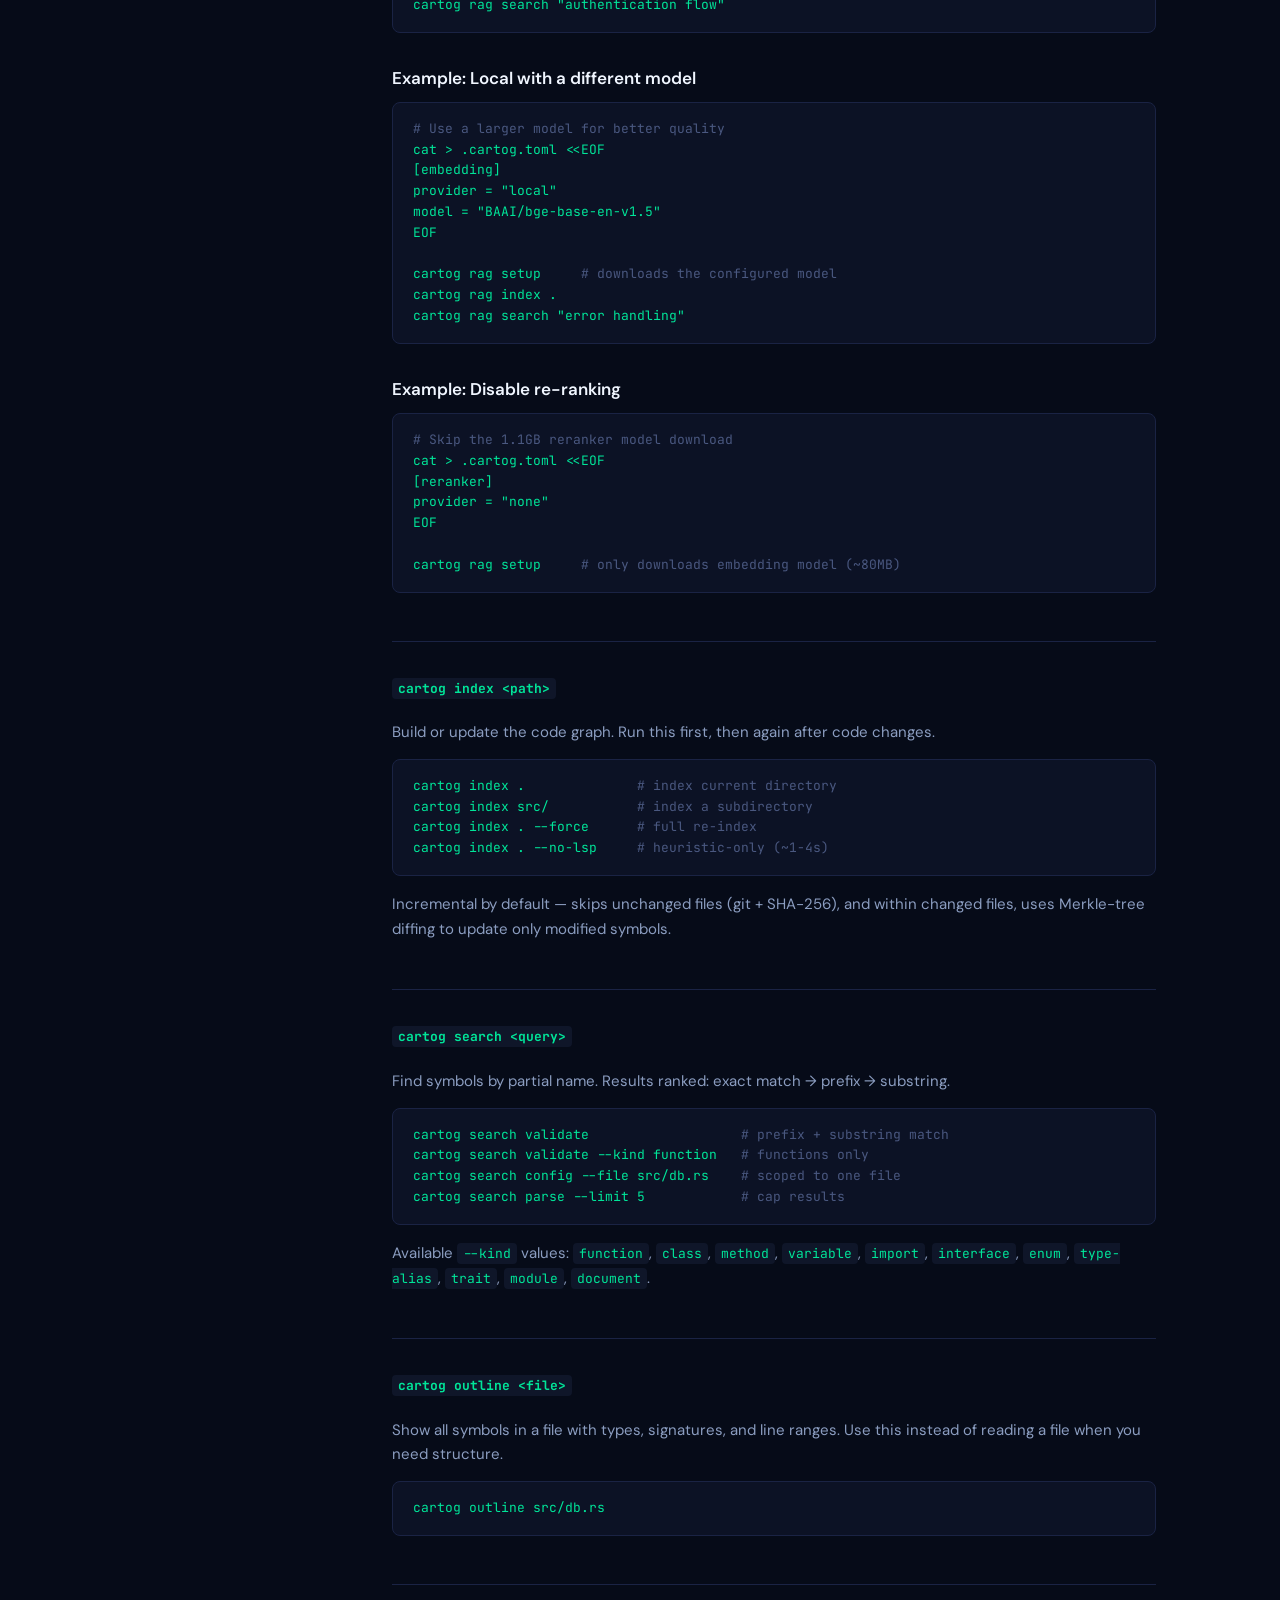
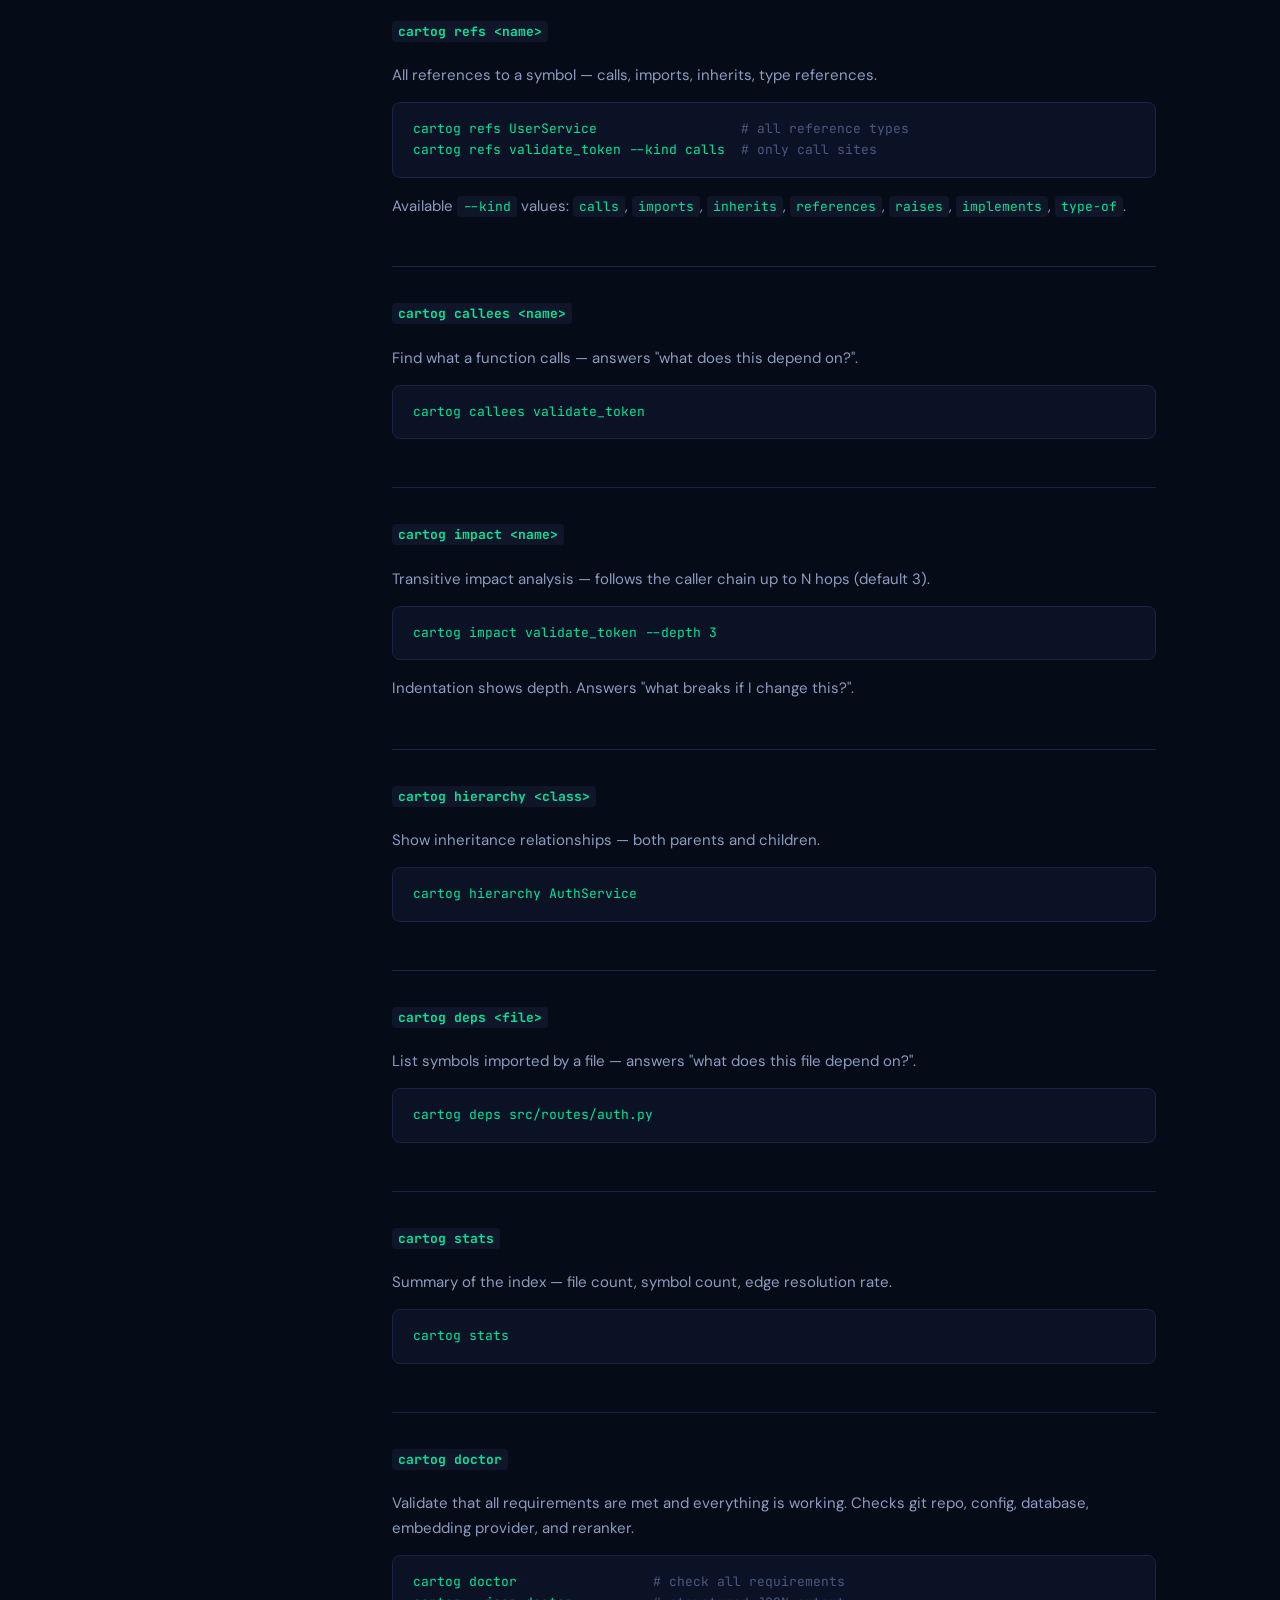
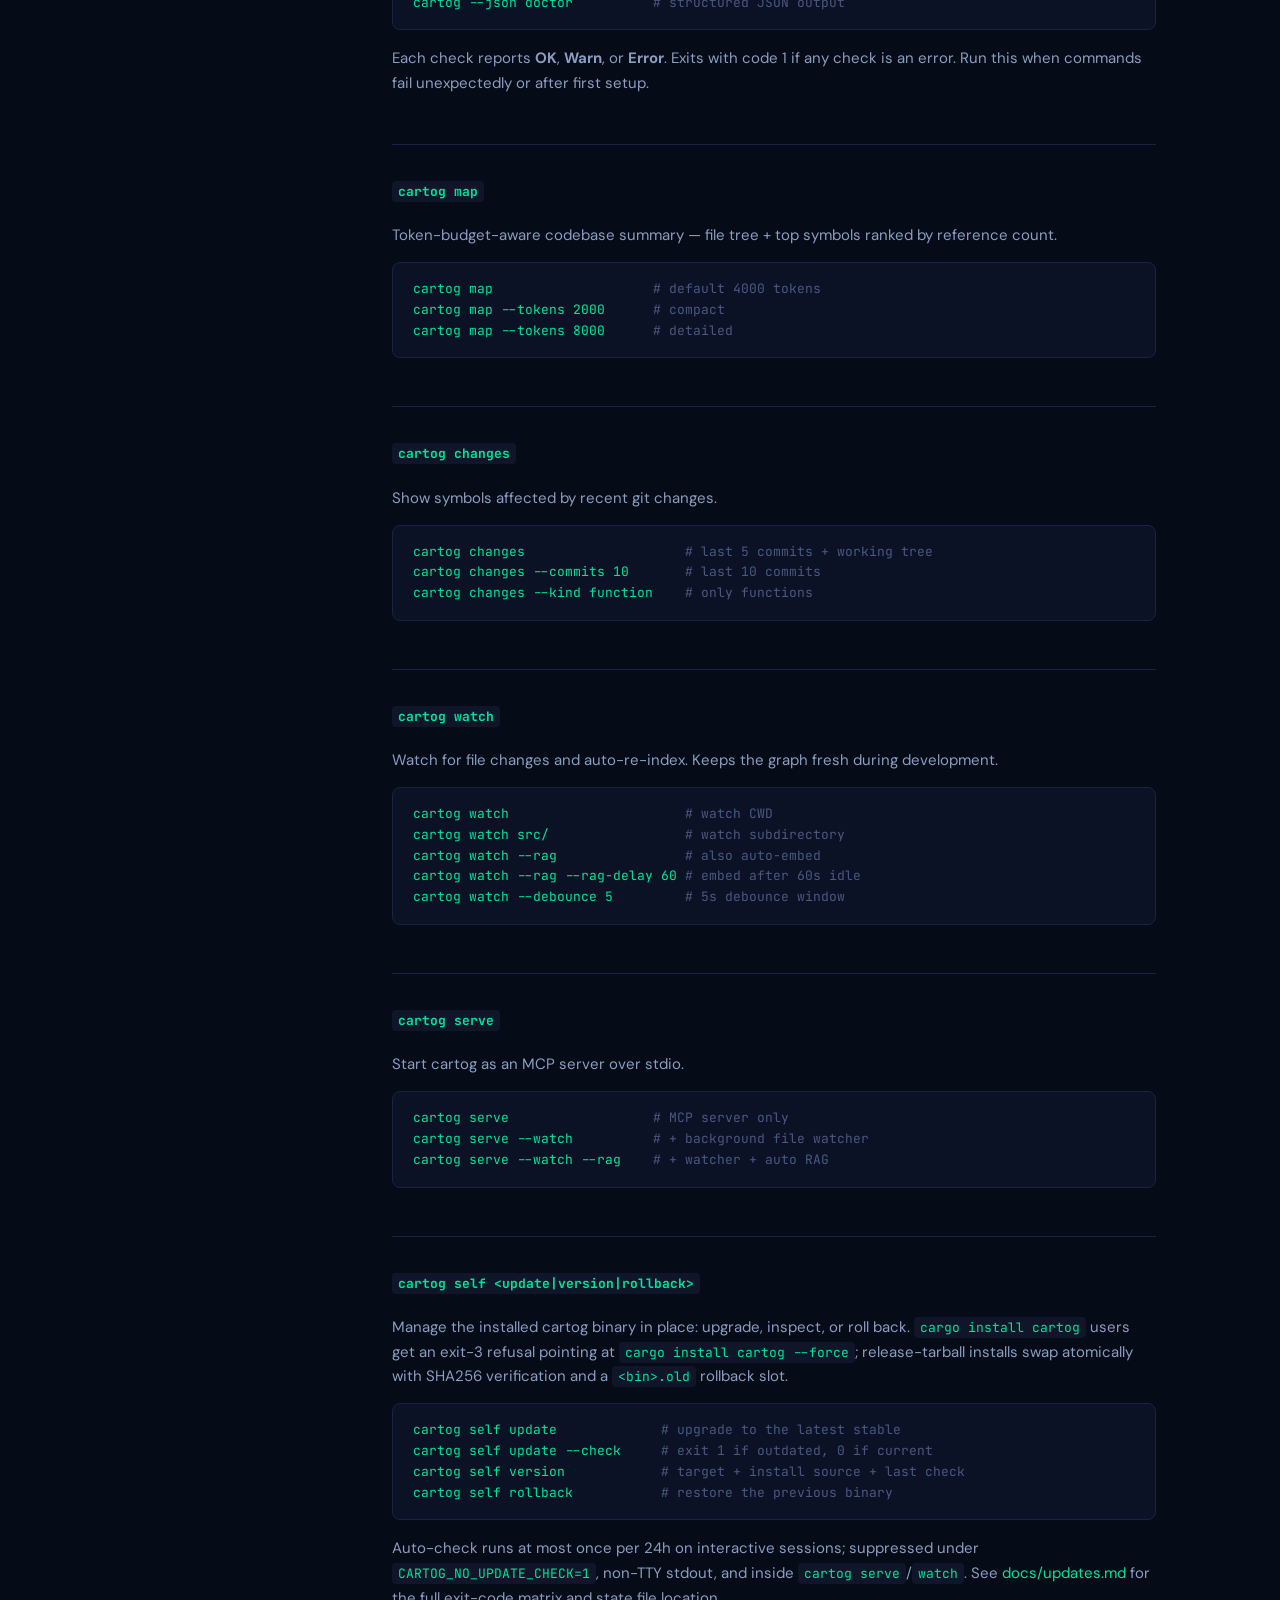
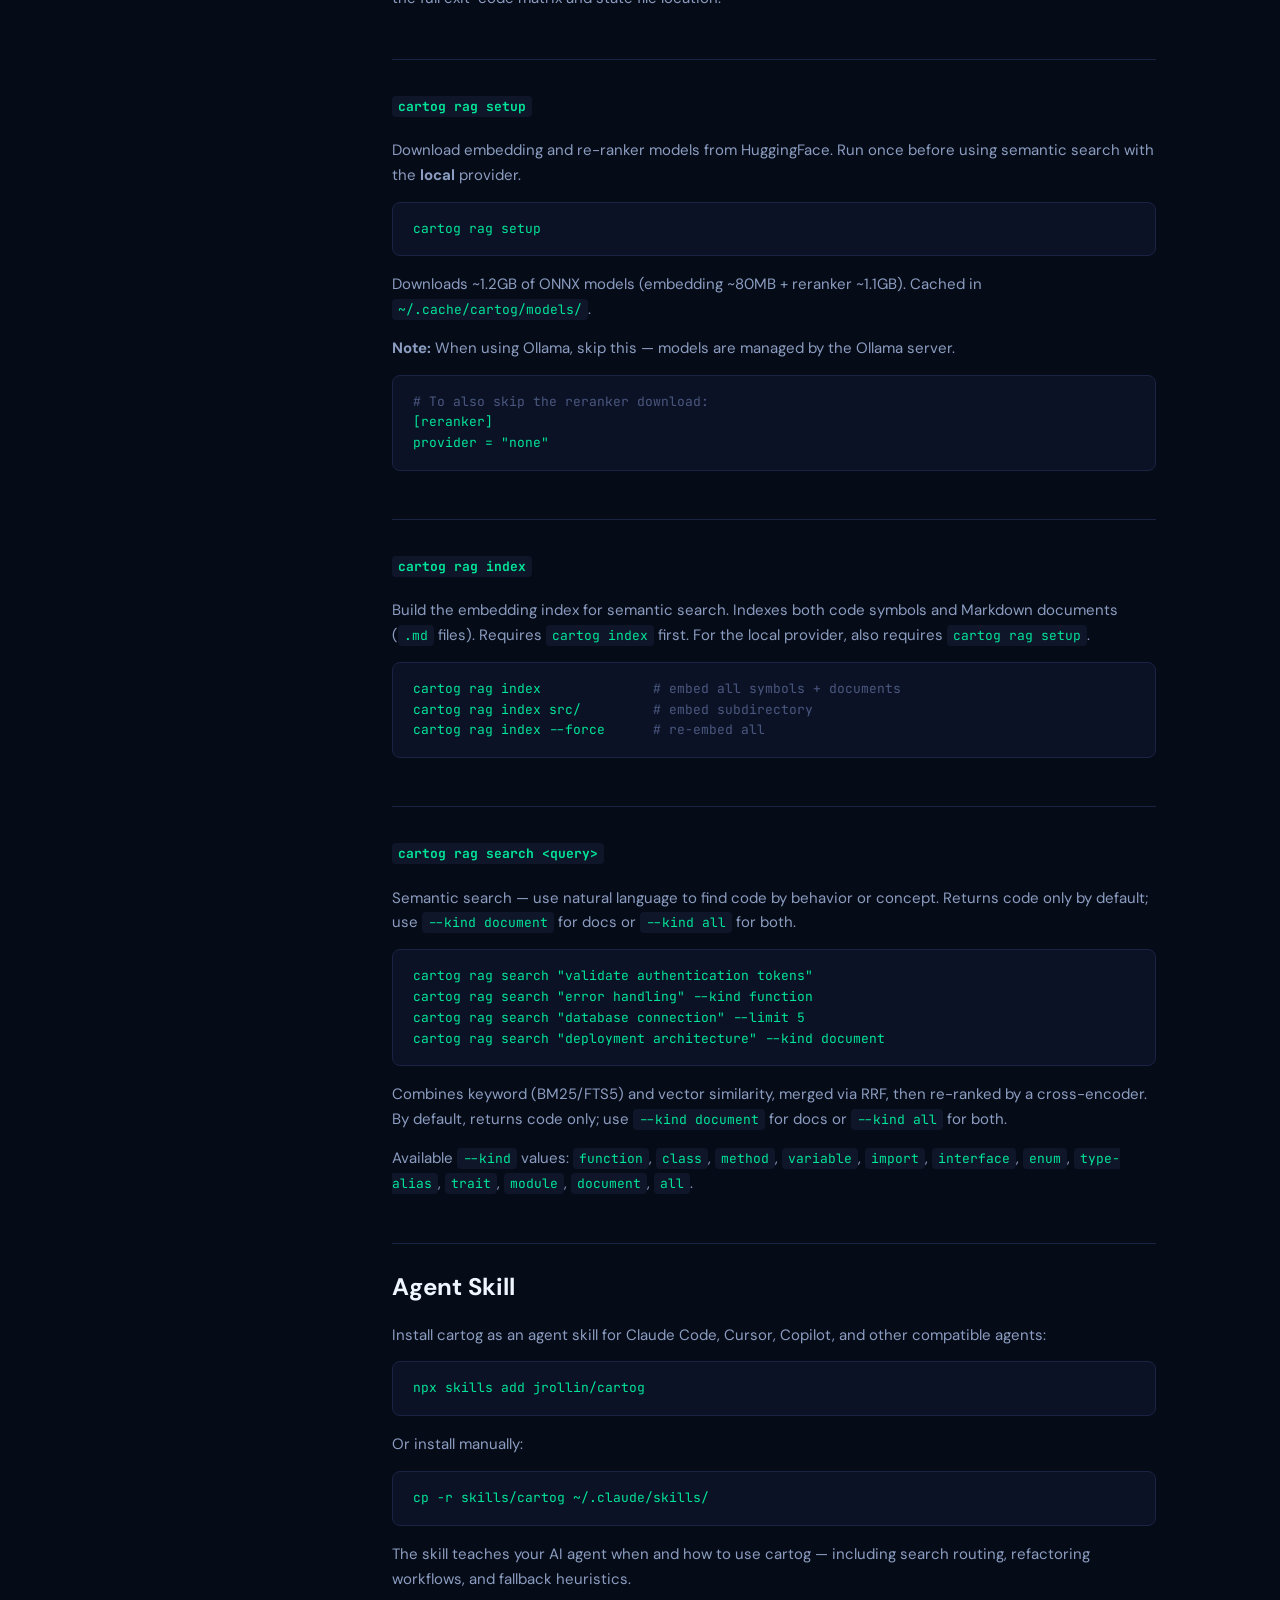
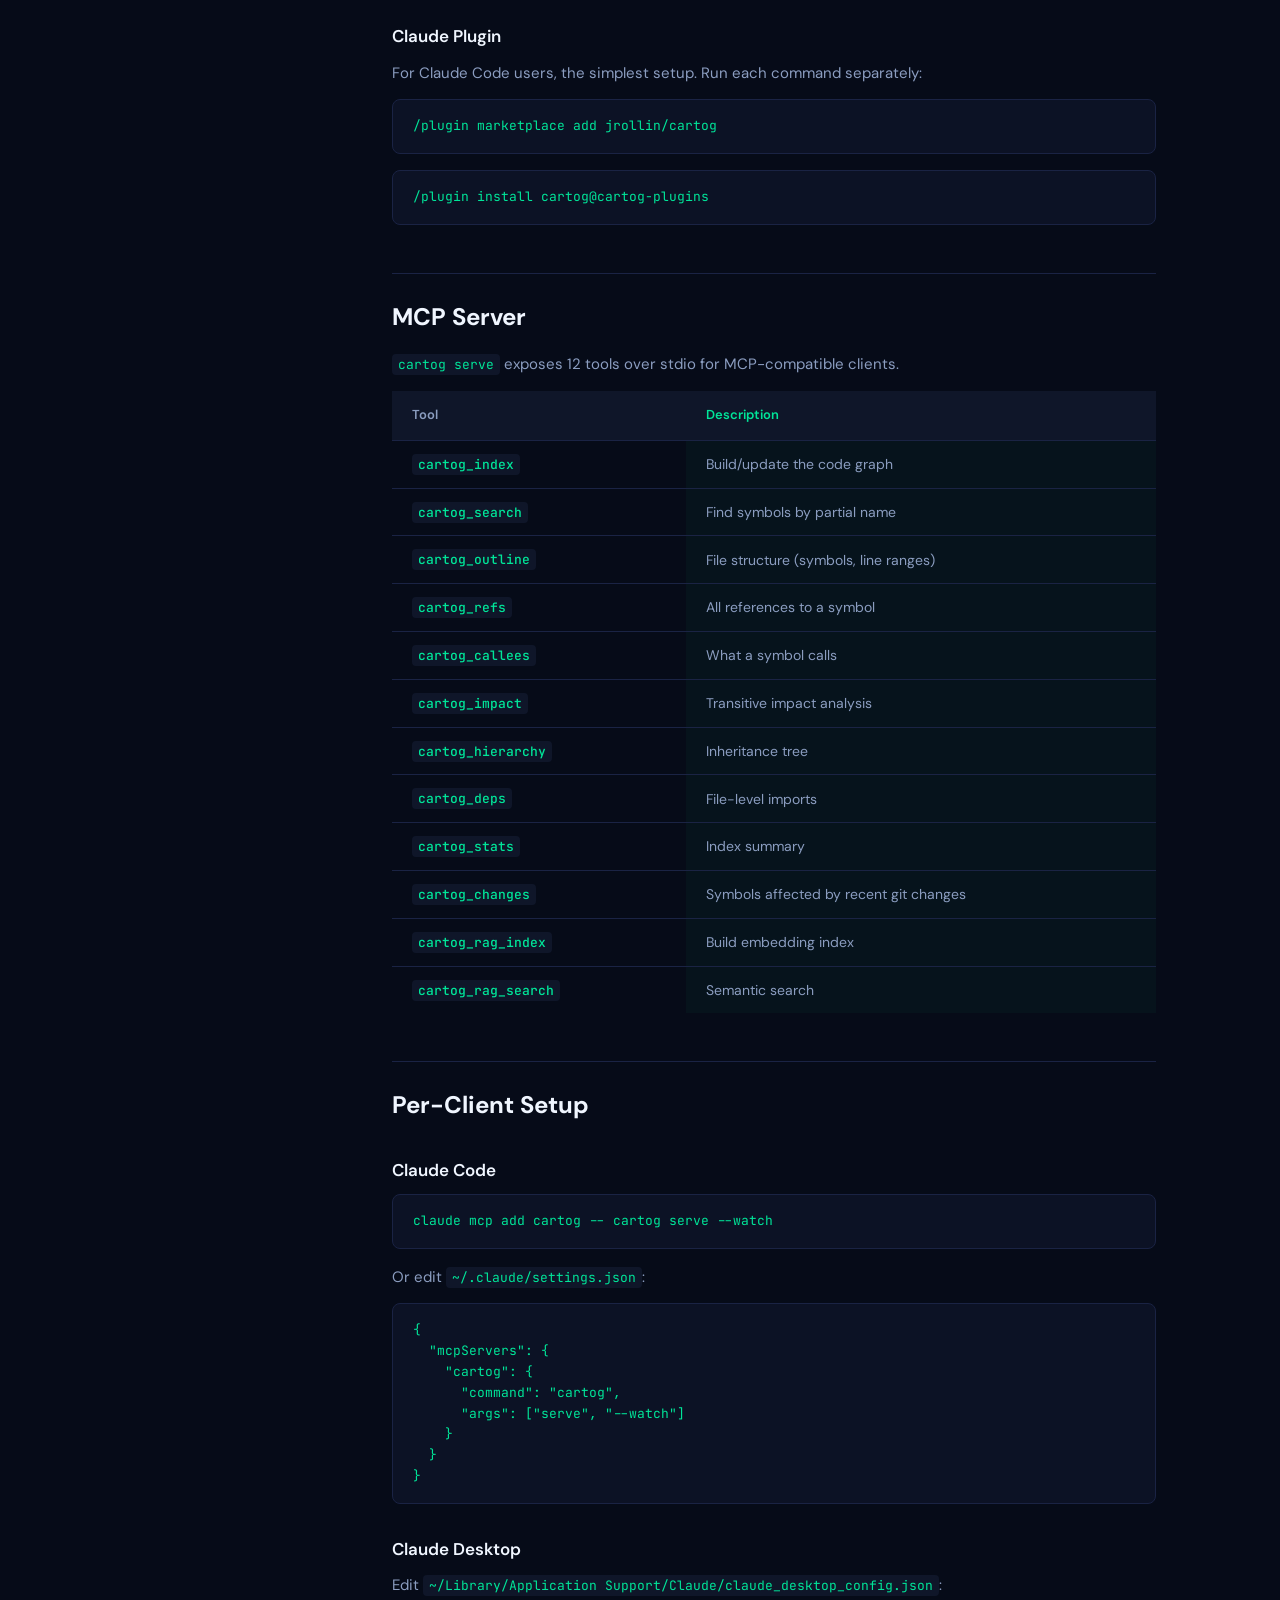
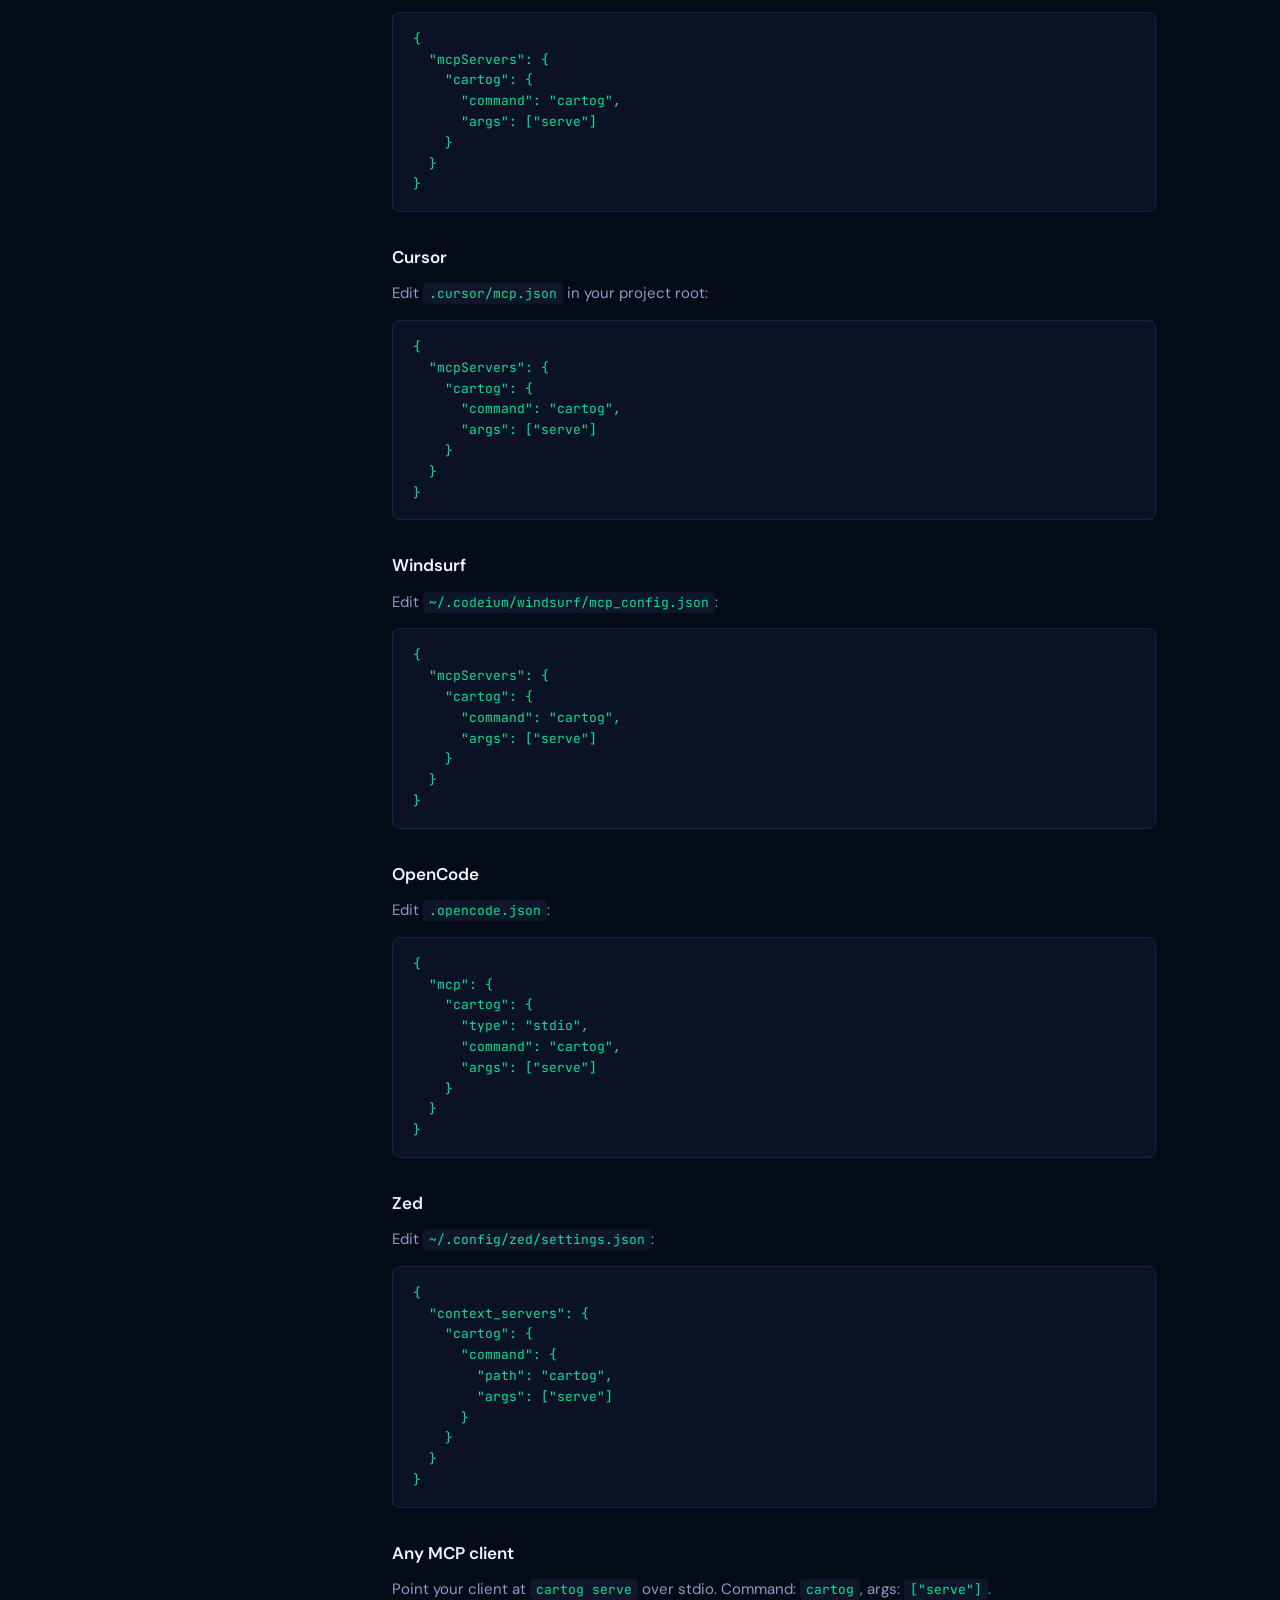
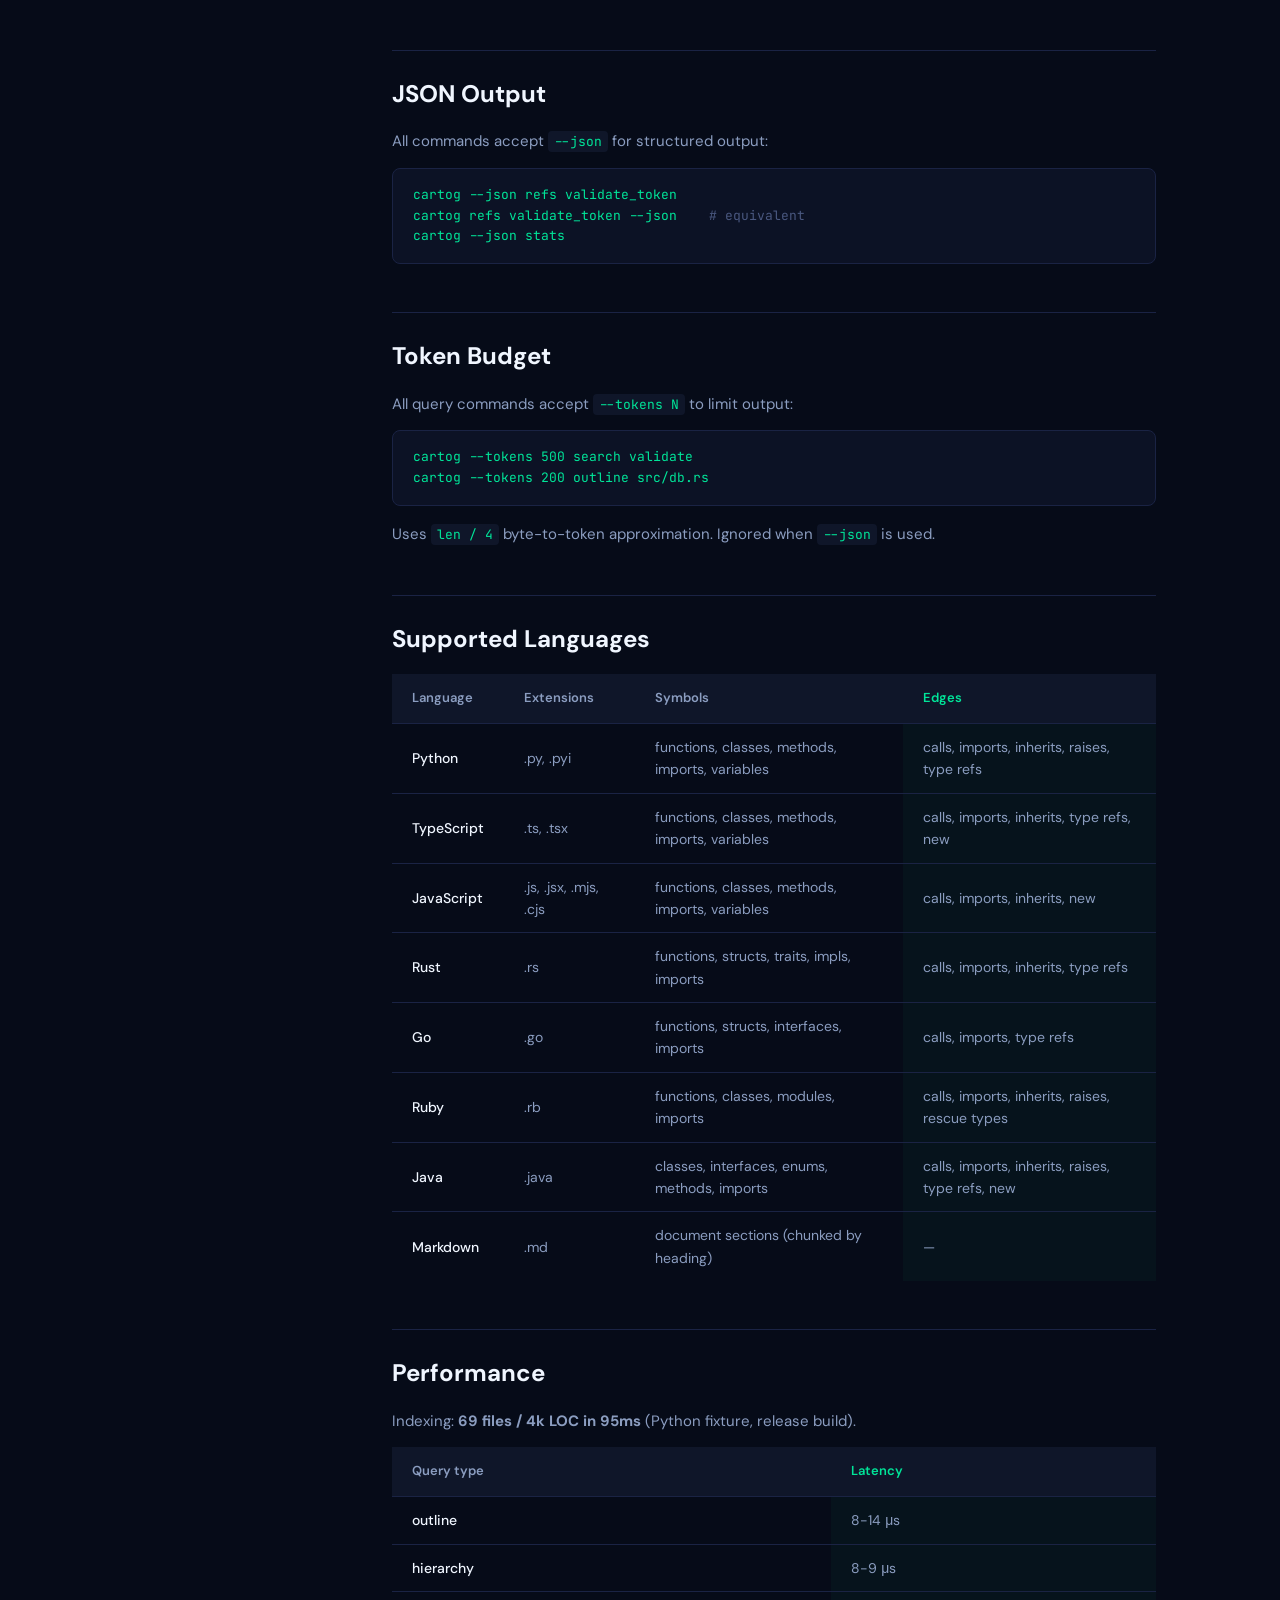
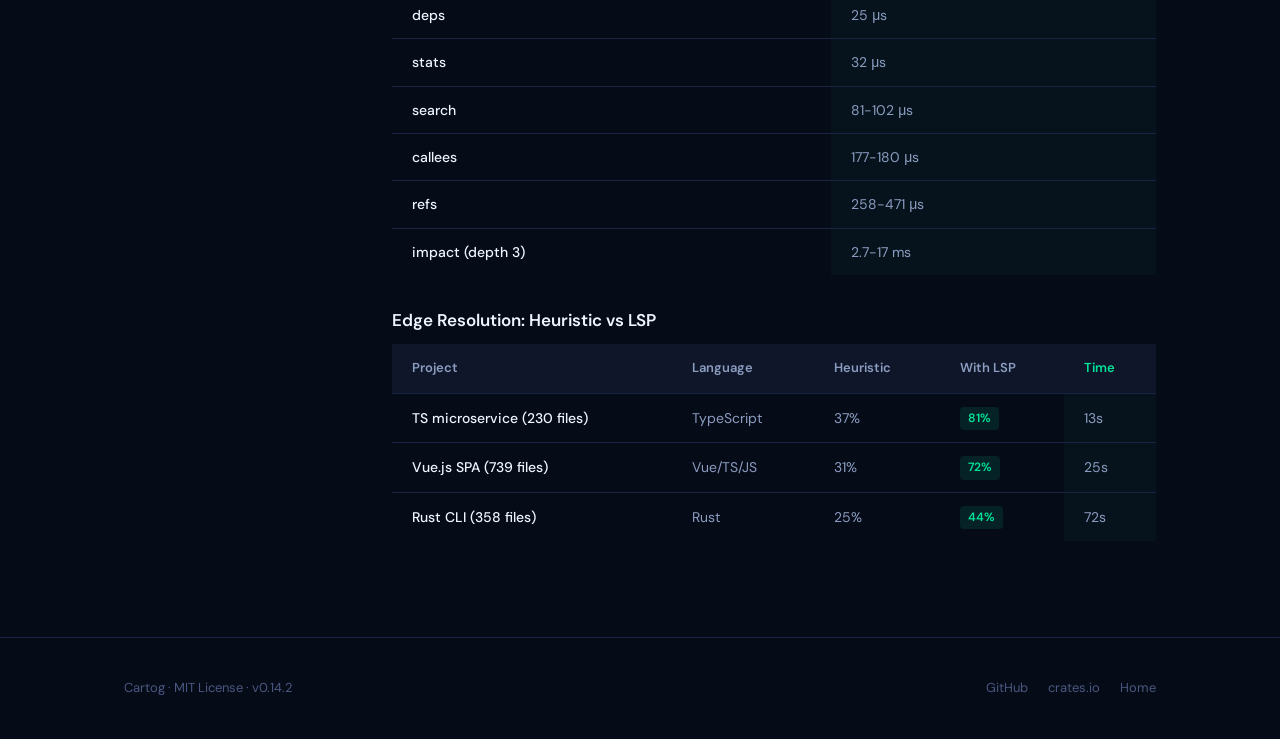
==== commit 21d517b2: "chore: bump version to 0.14.2" ====
--- a/site/usage.html
+++ b/site/usage.html
@@ -93,7 +93,7 @@
     <main class="docs-content">
 
       <p style="margin-bottom: 24px;">
-        <span class="badge">v0.14.1</span>
+        <span class="badge">v0.14.2</span>
         <a href="https://github.com/jrollin/cartog/releases/latest" style="margin-left: 8px; font-size: 13px;">View changelog →</a>
       </p>
 
@@ -549,7 +549,7 @@
 <footer class="footer">
   <div class="container">
     <div class="footer-inner">
-      <span>Cartog · MIT License · v0.14.1</span>
+      <span>Cartog · MIT License · v0.14.2</span>
       <ul class="footer-links">
         <li><a href="https://github.com/jrollin/cartog">GitHub</a></li>
         <li><a href="https://crates.io/crates/cartog">crates.io</a></li>
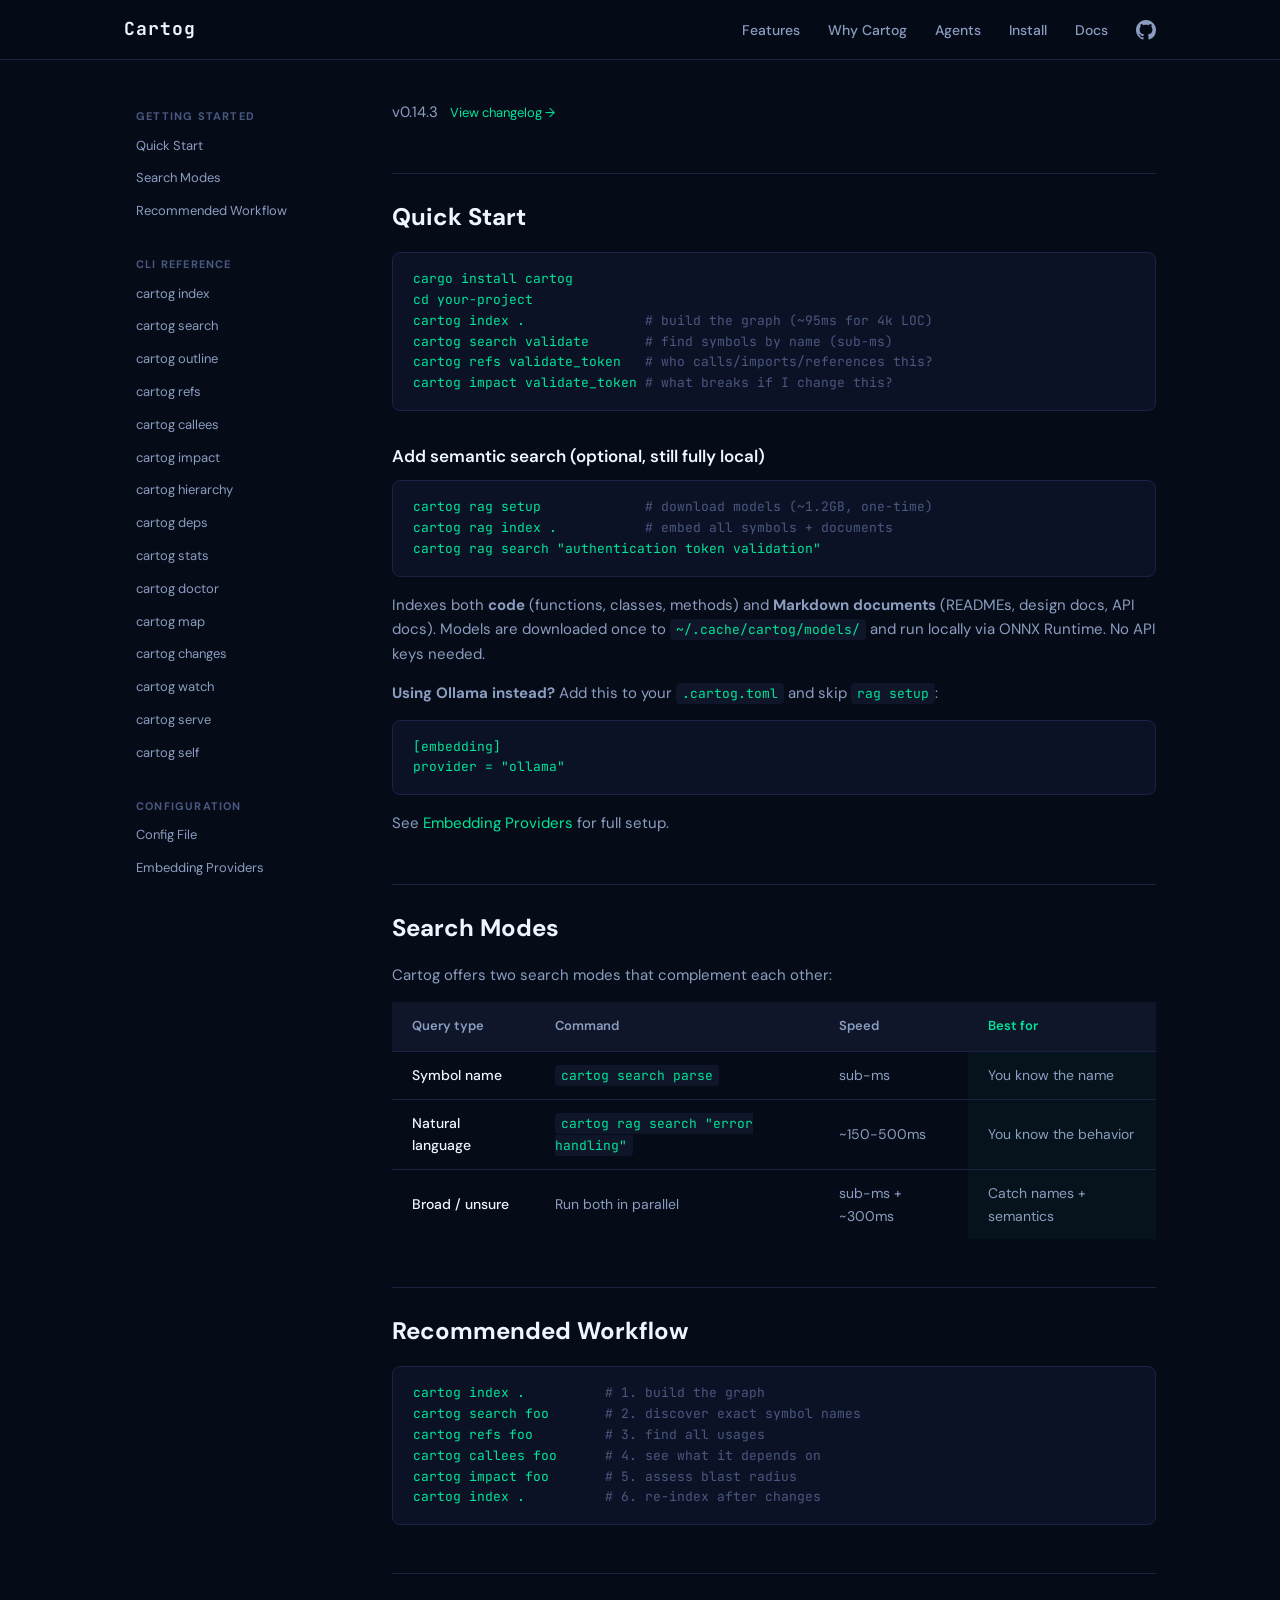
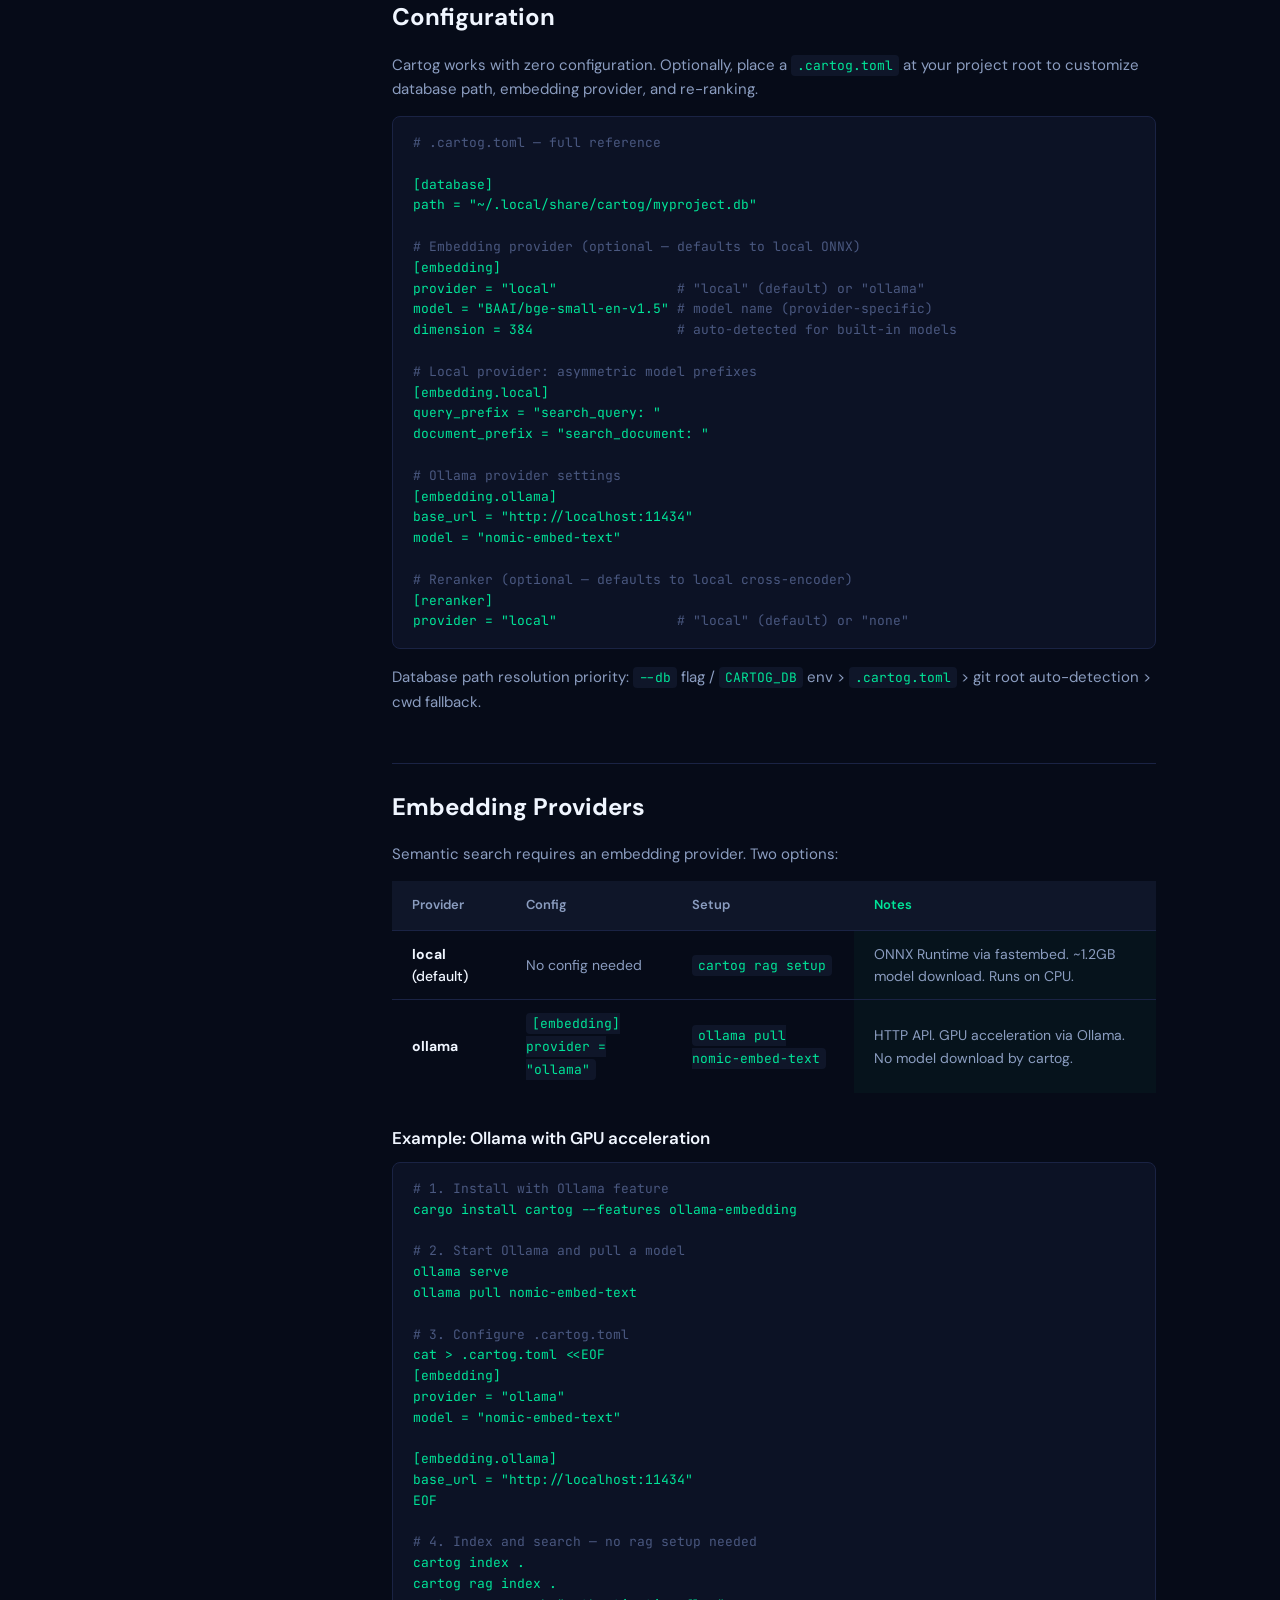
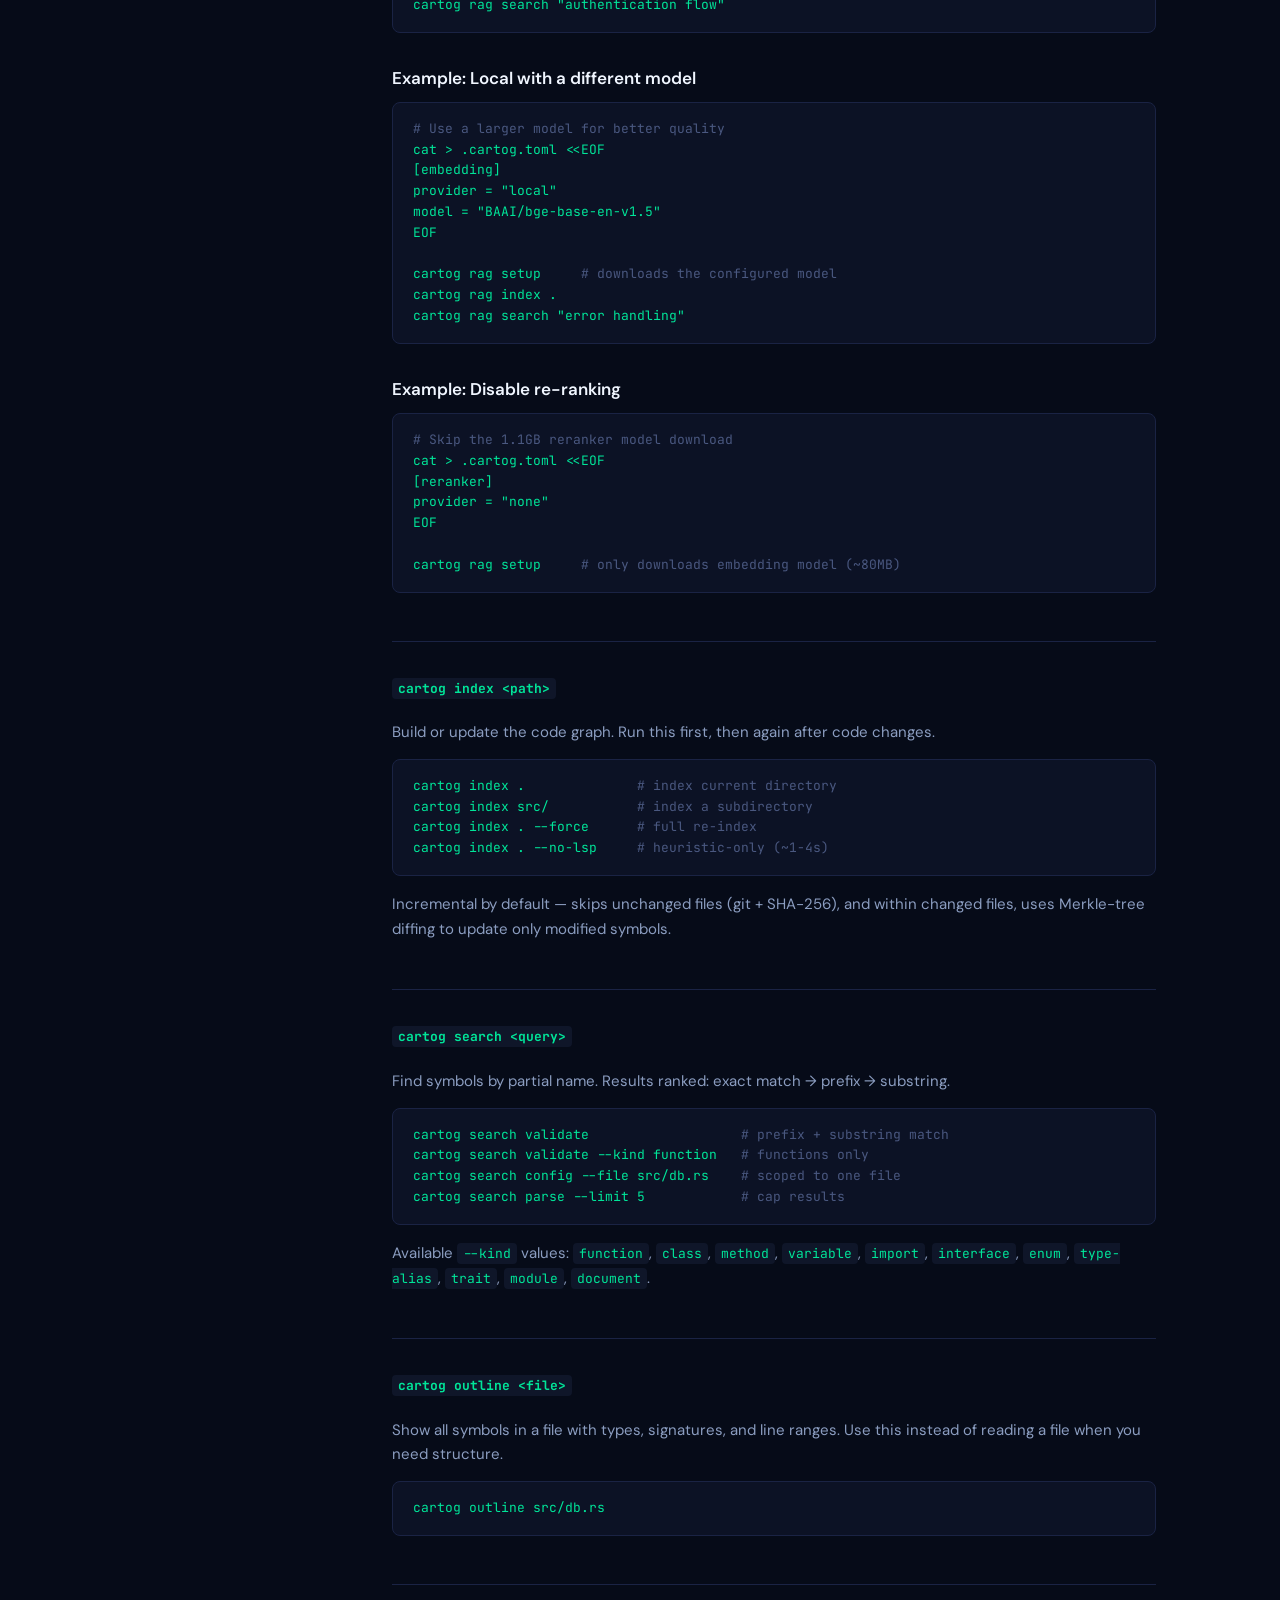
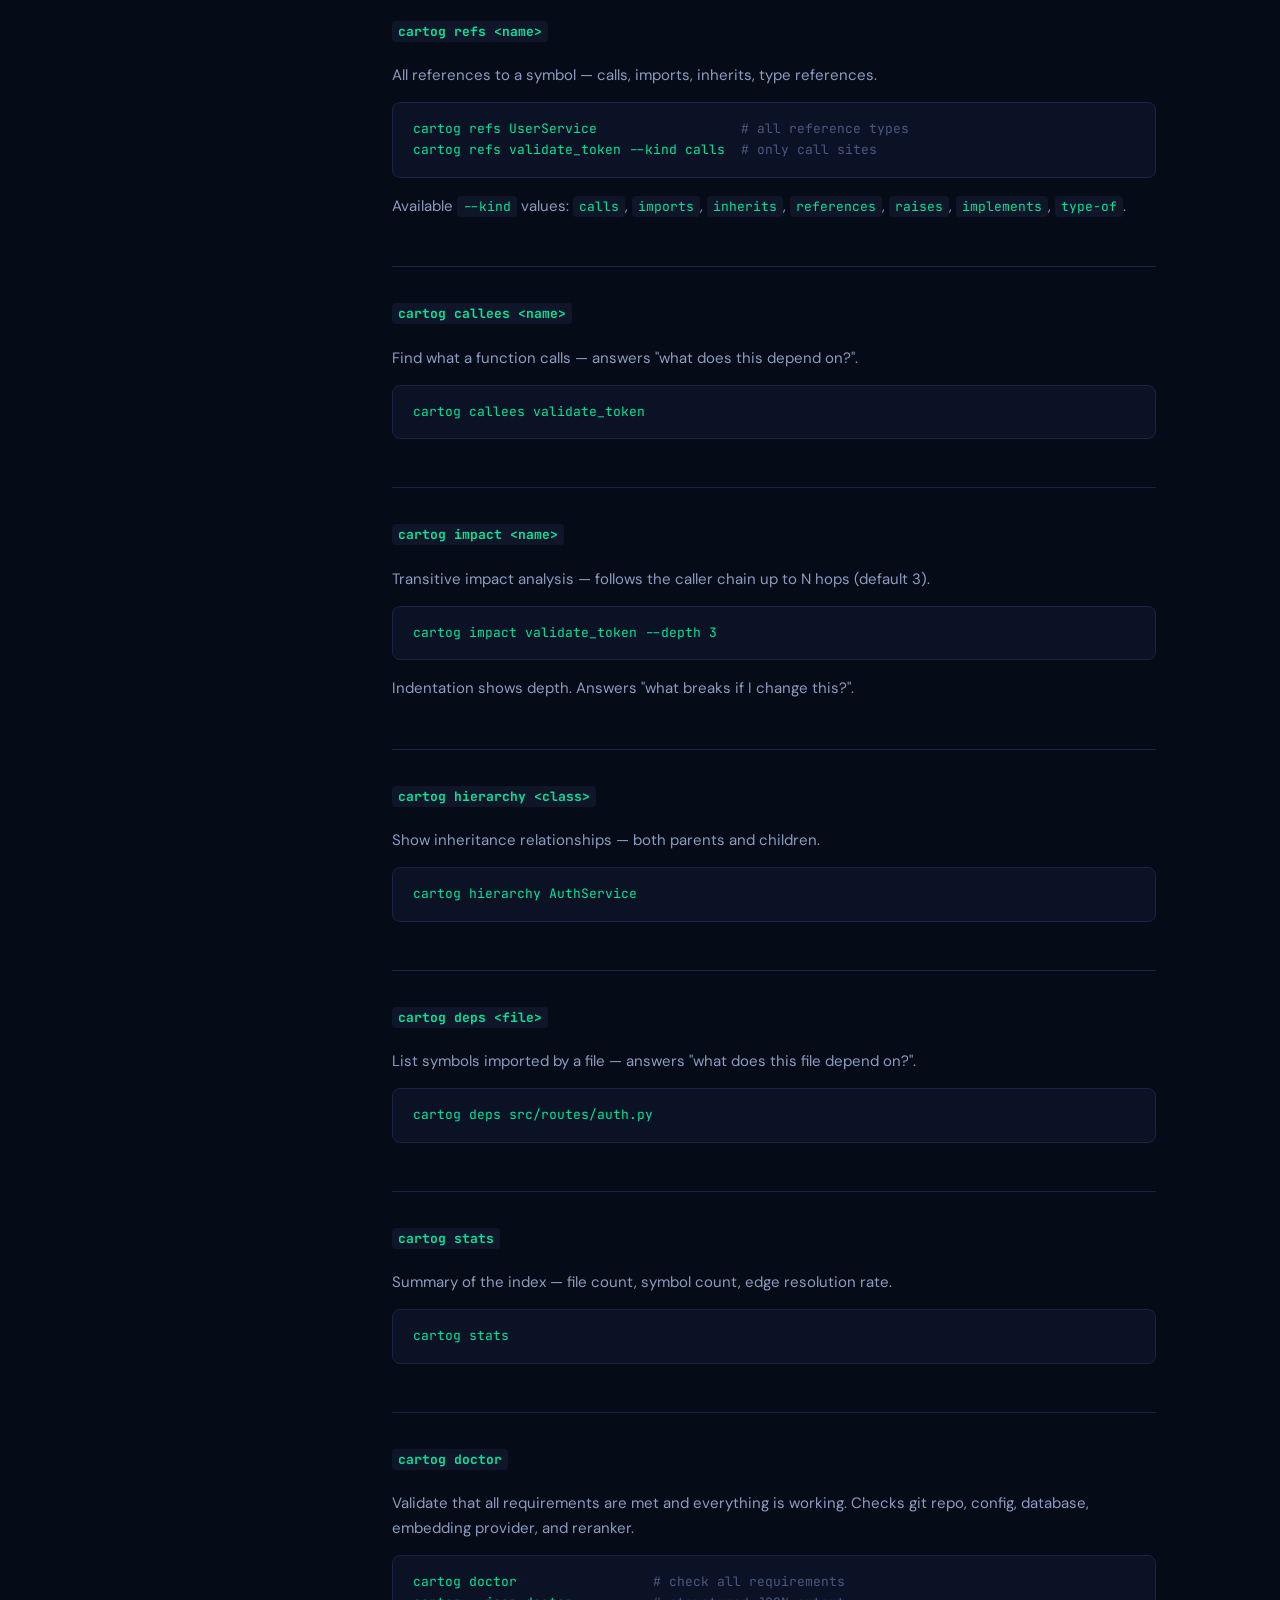
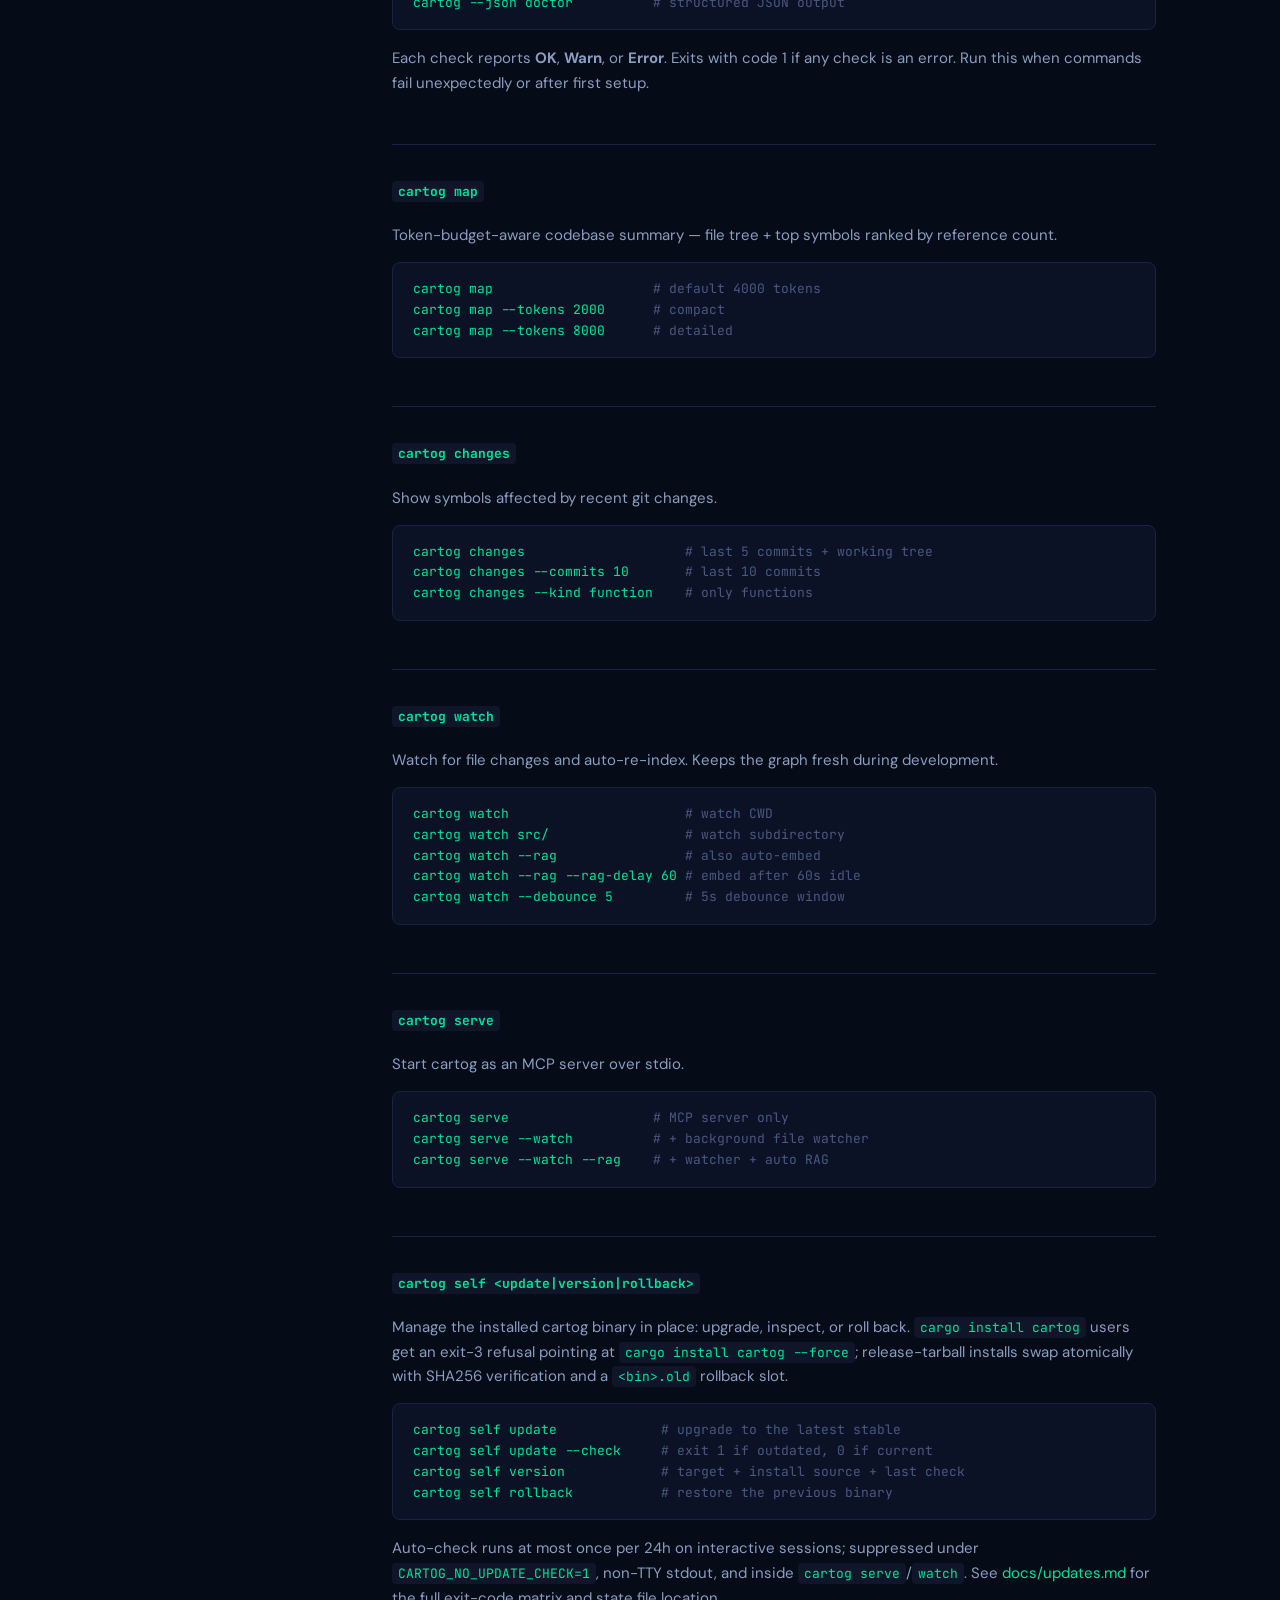
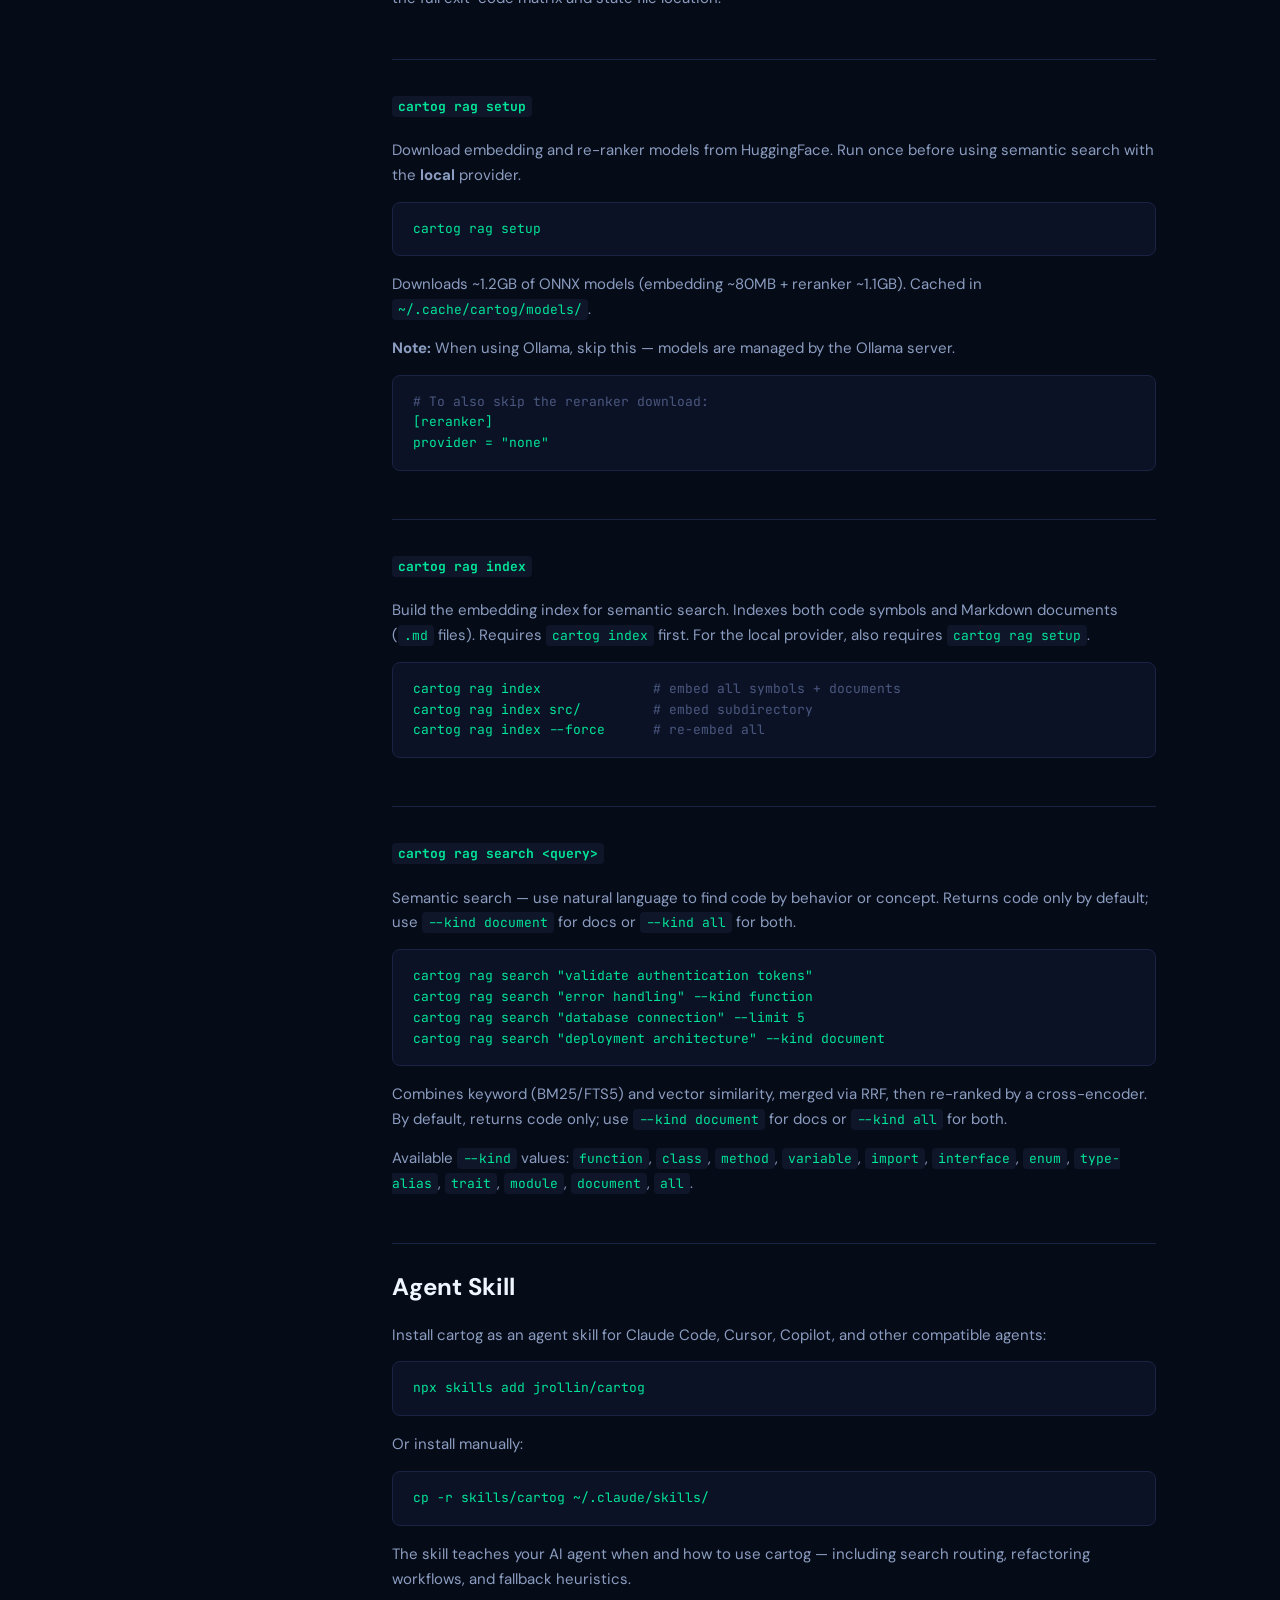
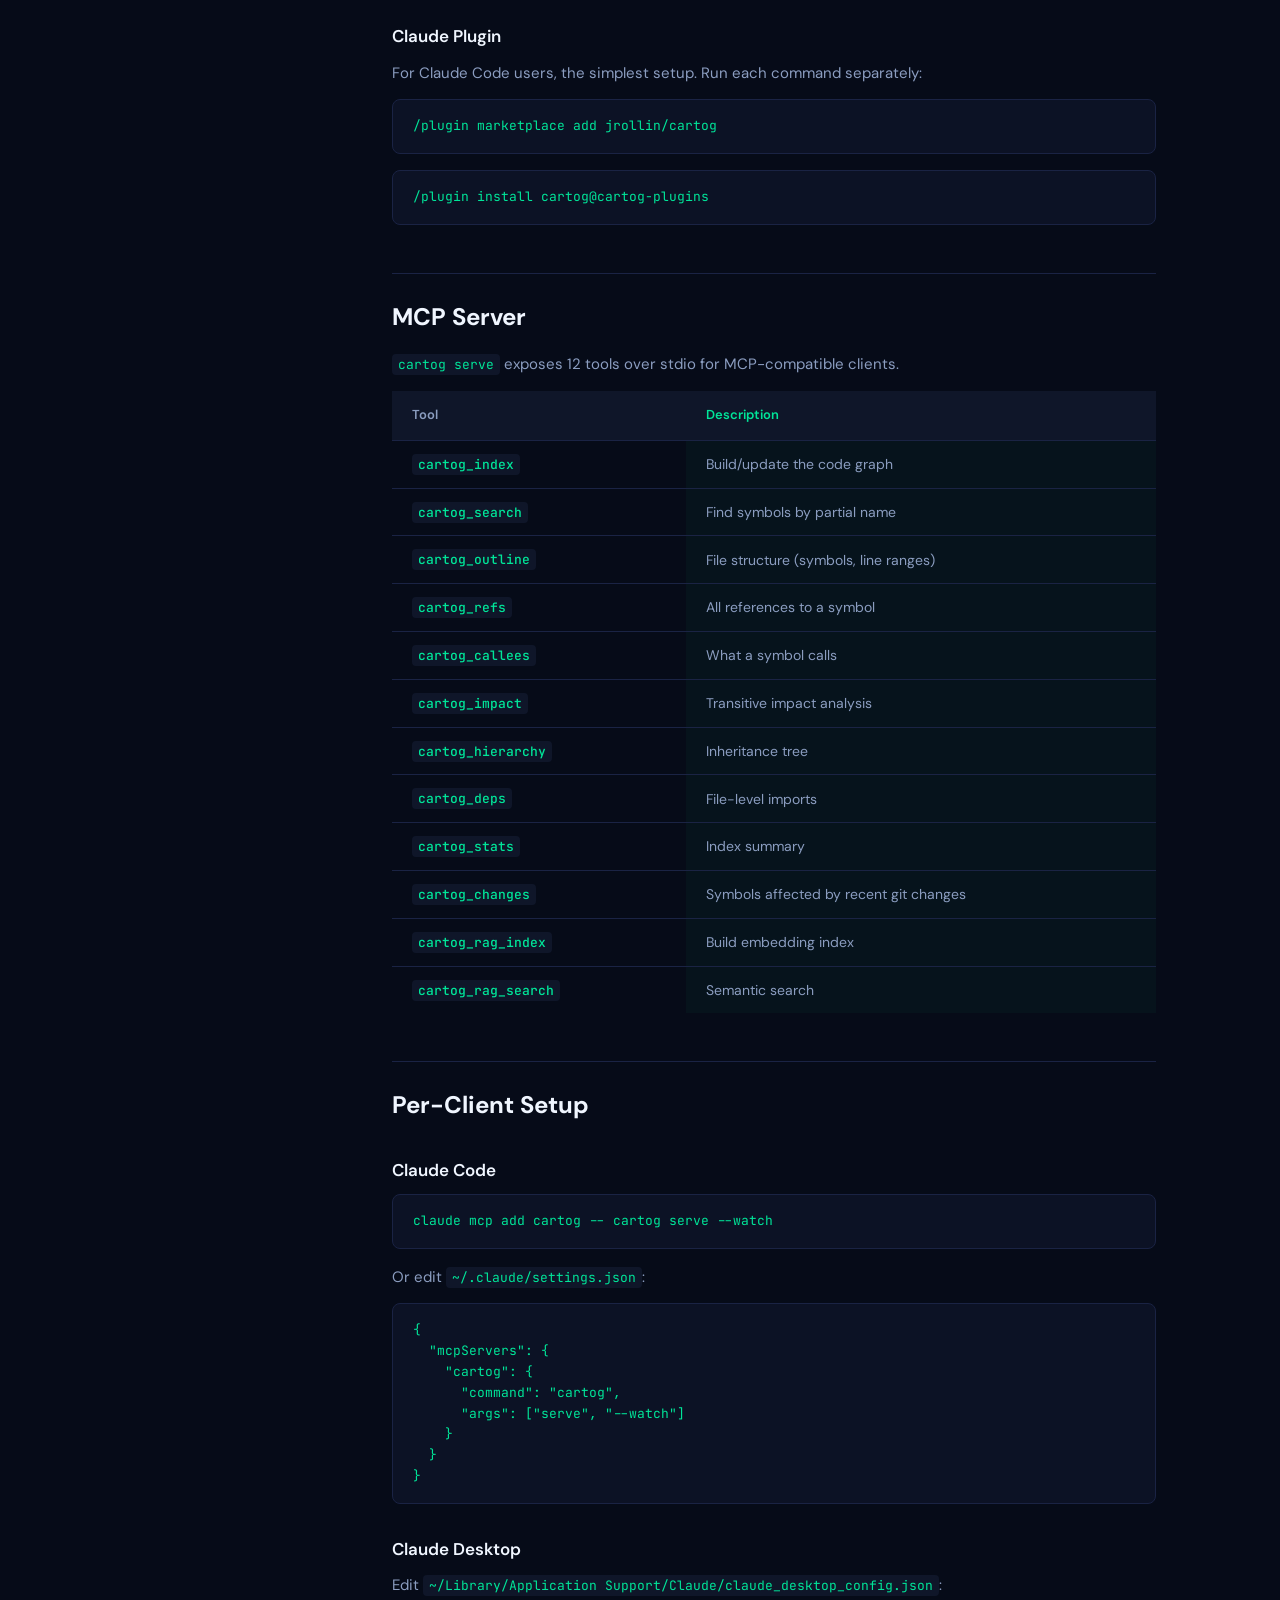
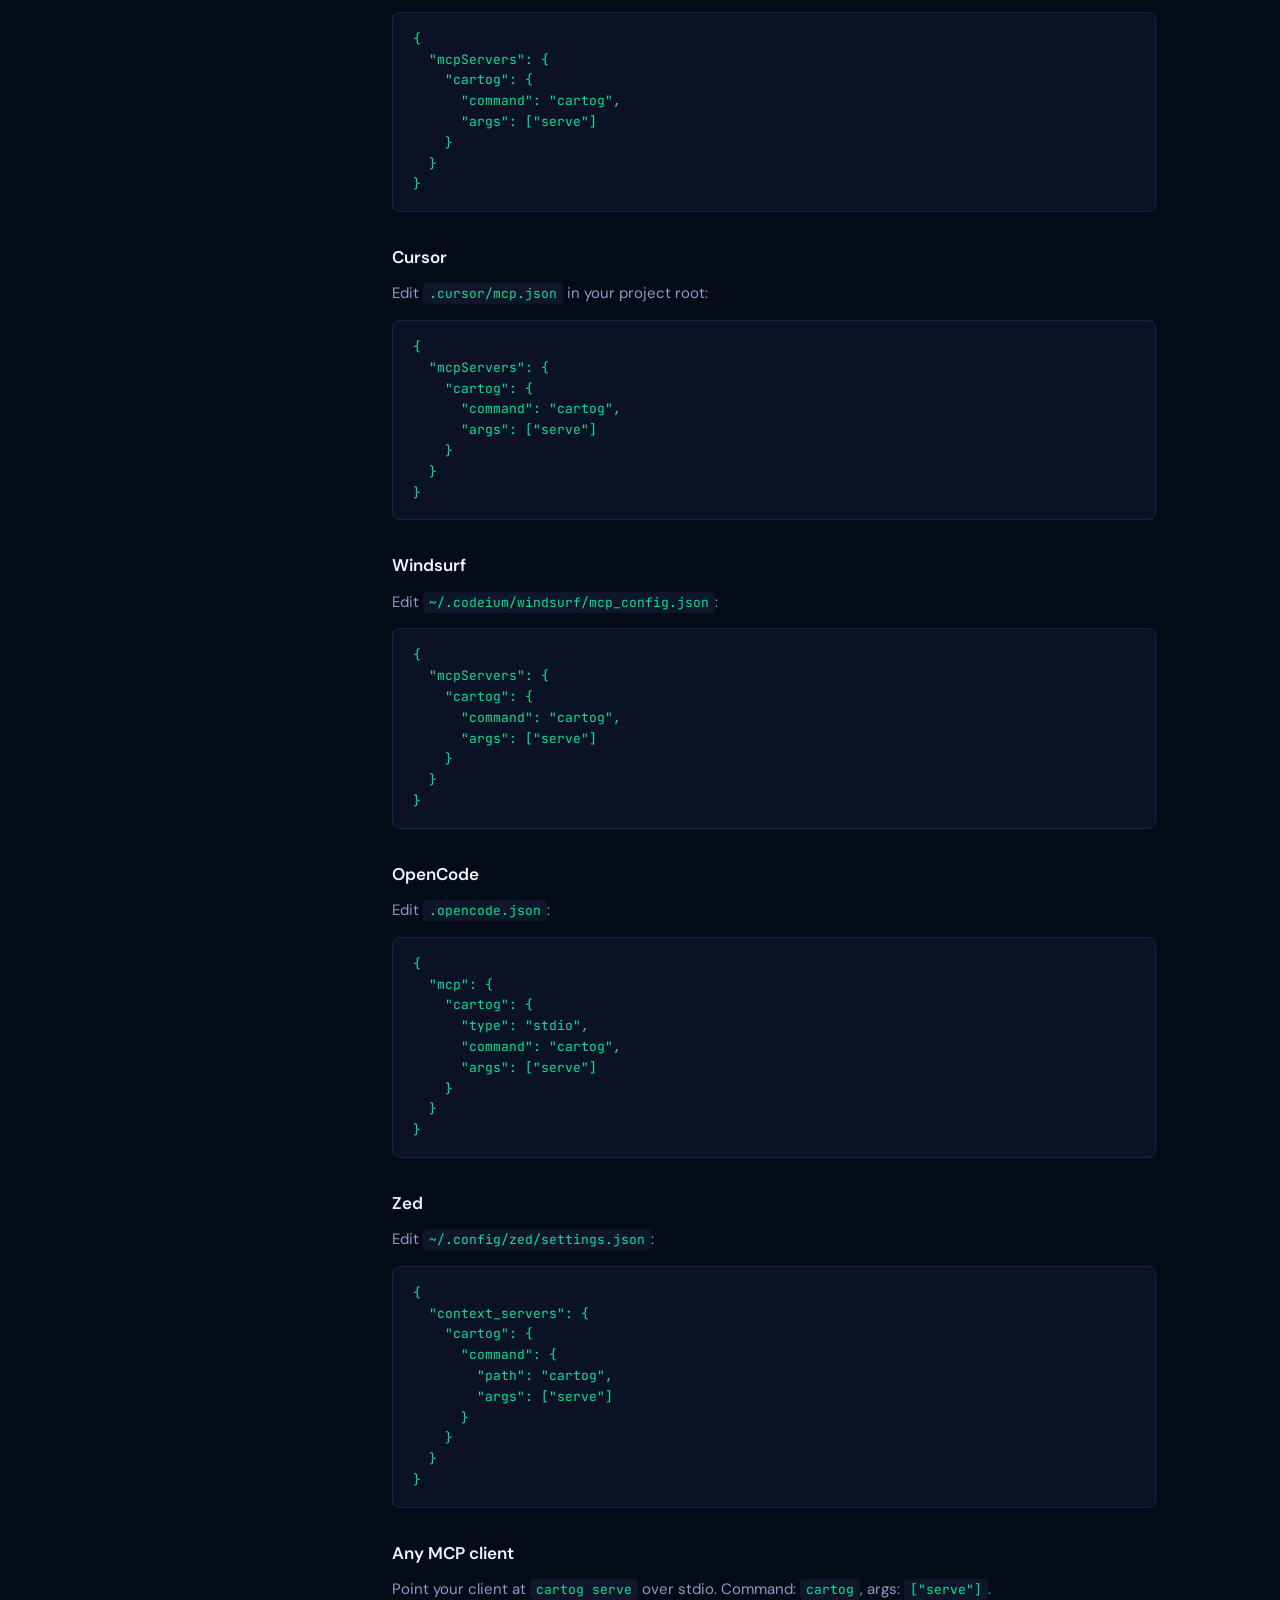
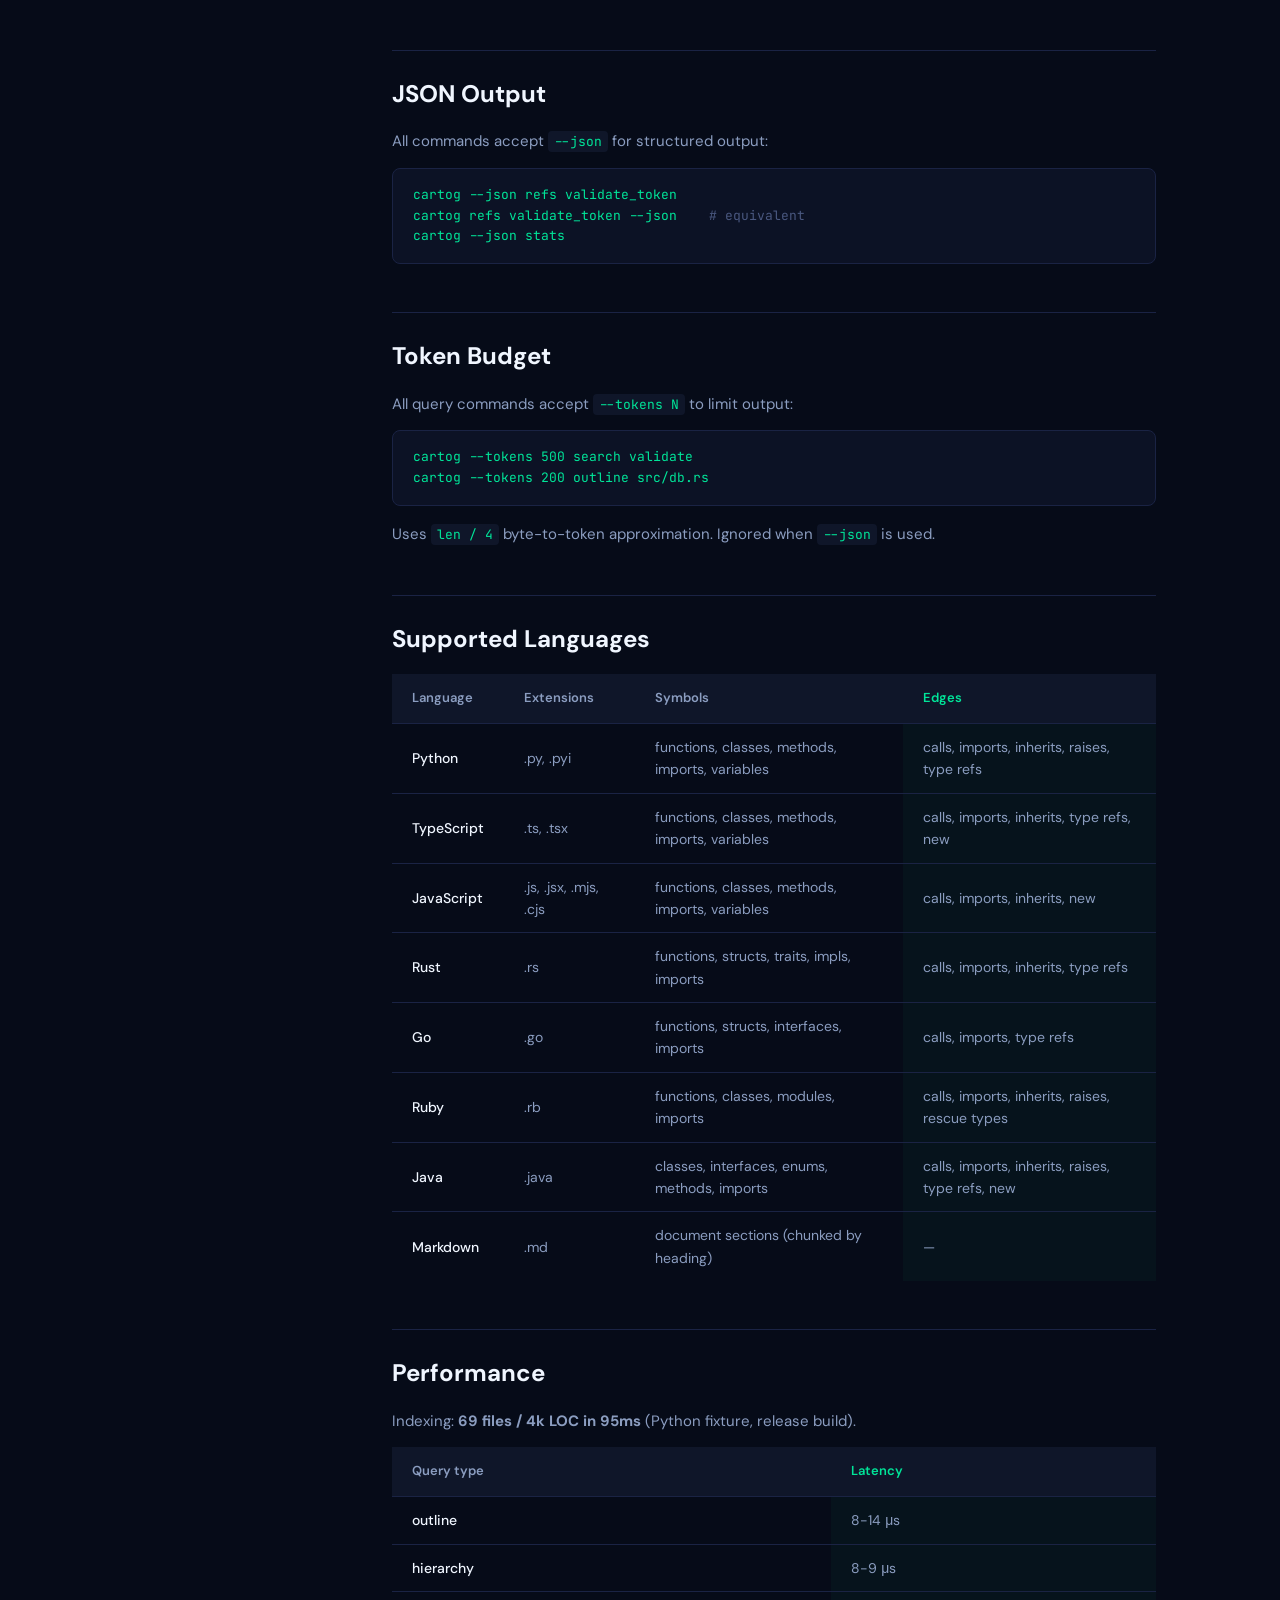
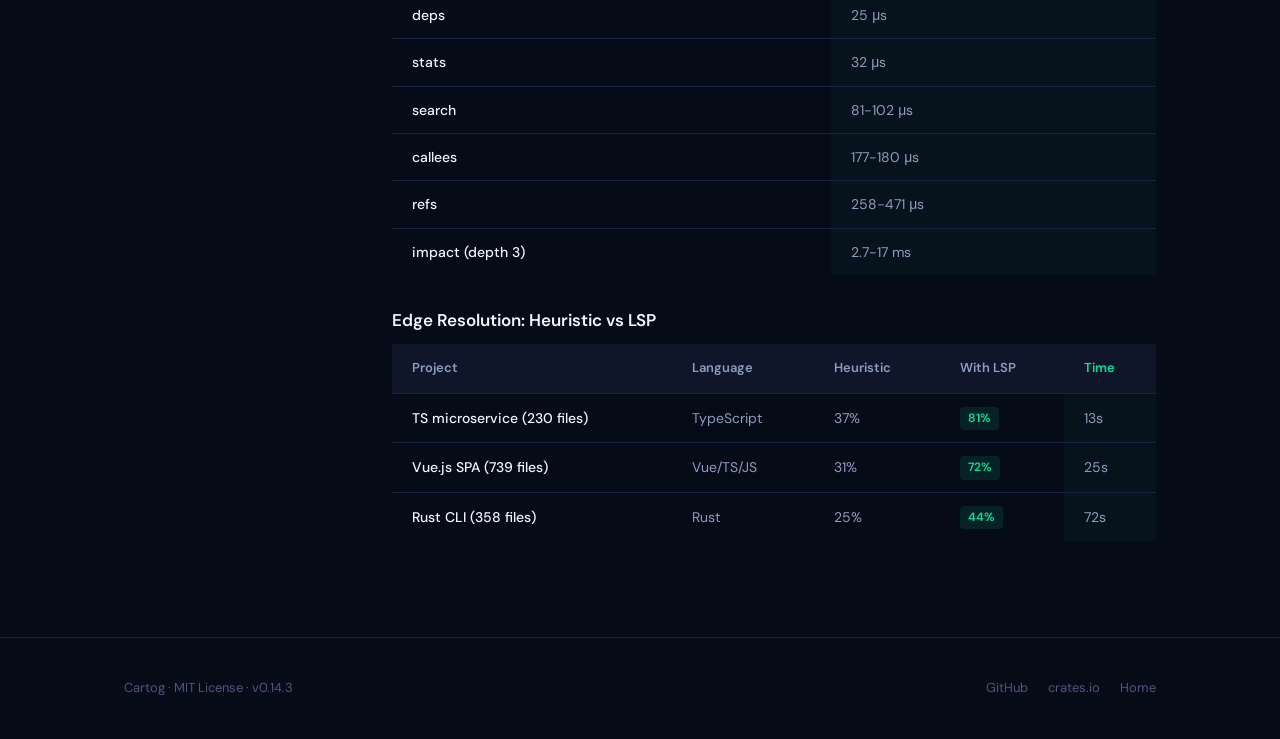
==== commit 0d423b96: "chore: bump version to 0.14.3" ====
--- a/site/usage.html
+++ b/site/usage.html
@@ -93,7 +93,7 @@
     <main class="docs-content">
 
       <p style="margin-bottom: 24px;">
-        <span class="badge">v0.14.2</span>
+        <span class="badge">v0.14.3</span>
         <a href="https://github.com/jrollin/cartog/releases/latest" style="margin-left: 8px; font-size: 13px;">View changelog →</a>
       </p>
 
@@ -549,7 +549,7 @@
 <footer class="footer">
   <div class="container">
     <div class="footer-inner">
-      <span>Cartog · MIT License · v0.14.2</span>
+      <span>Cartog · MIT License · v0.14.3</span>
       <ul class="footer-links">
         <li><a href="https://github.com/jrollin/cartog">GitHub</a></li>
         <li><a href="https://crates.io/crates/cartog">crates.io</a></li>
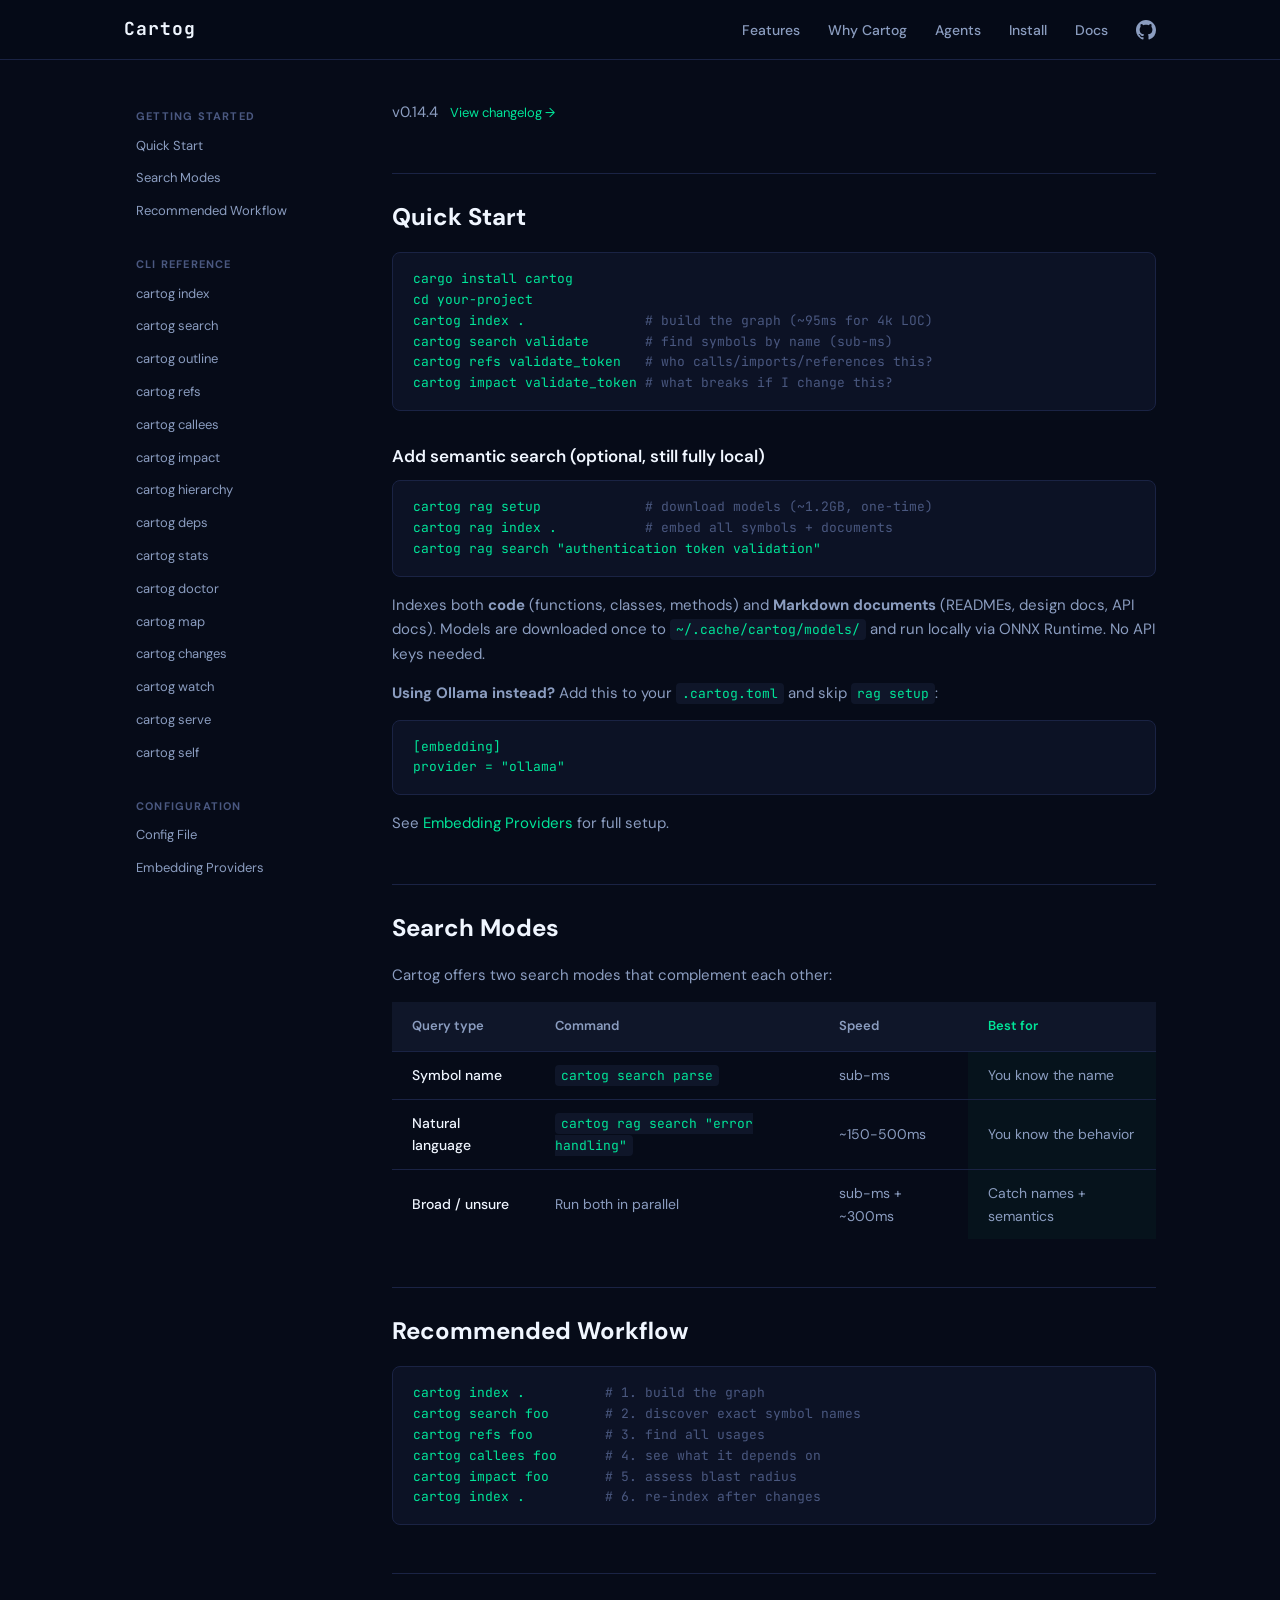
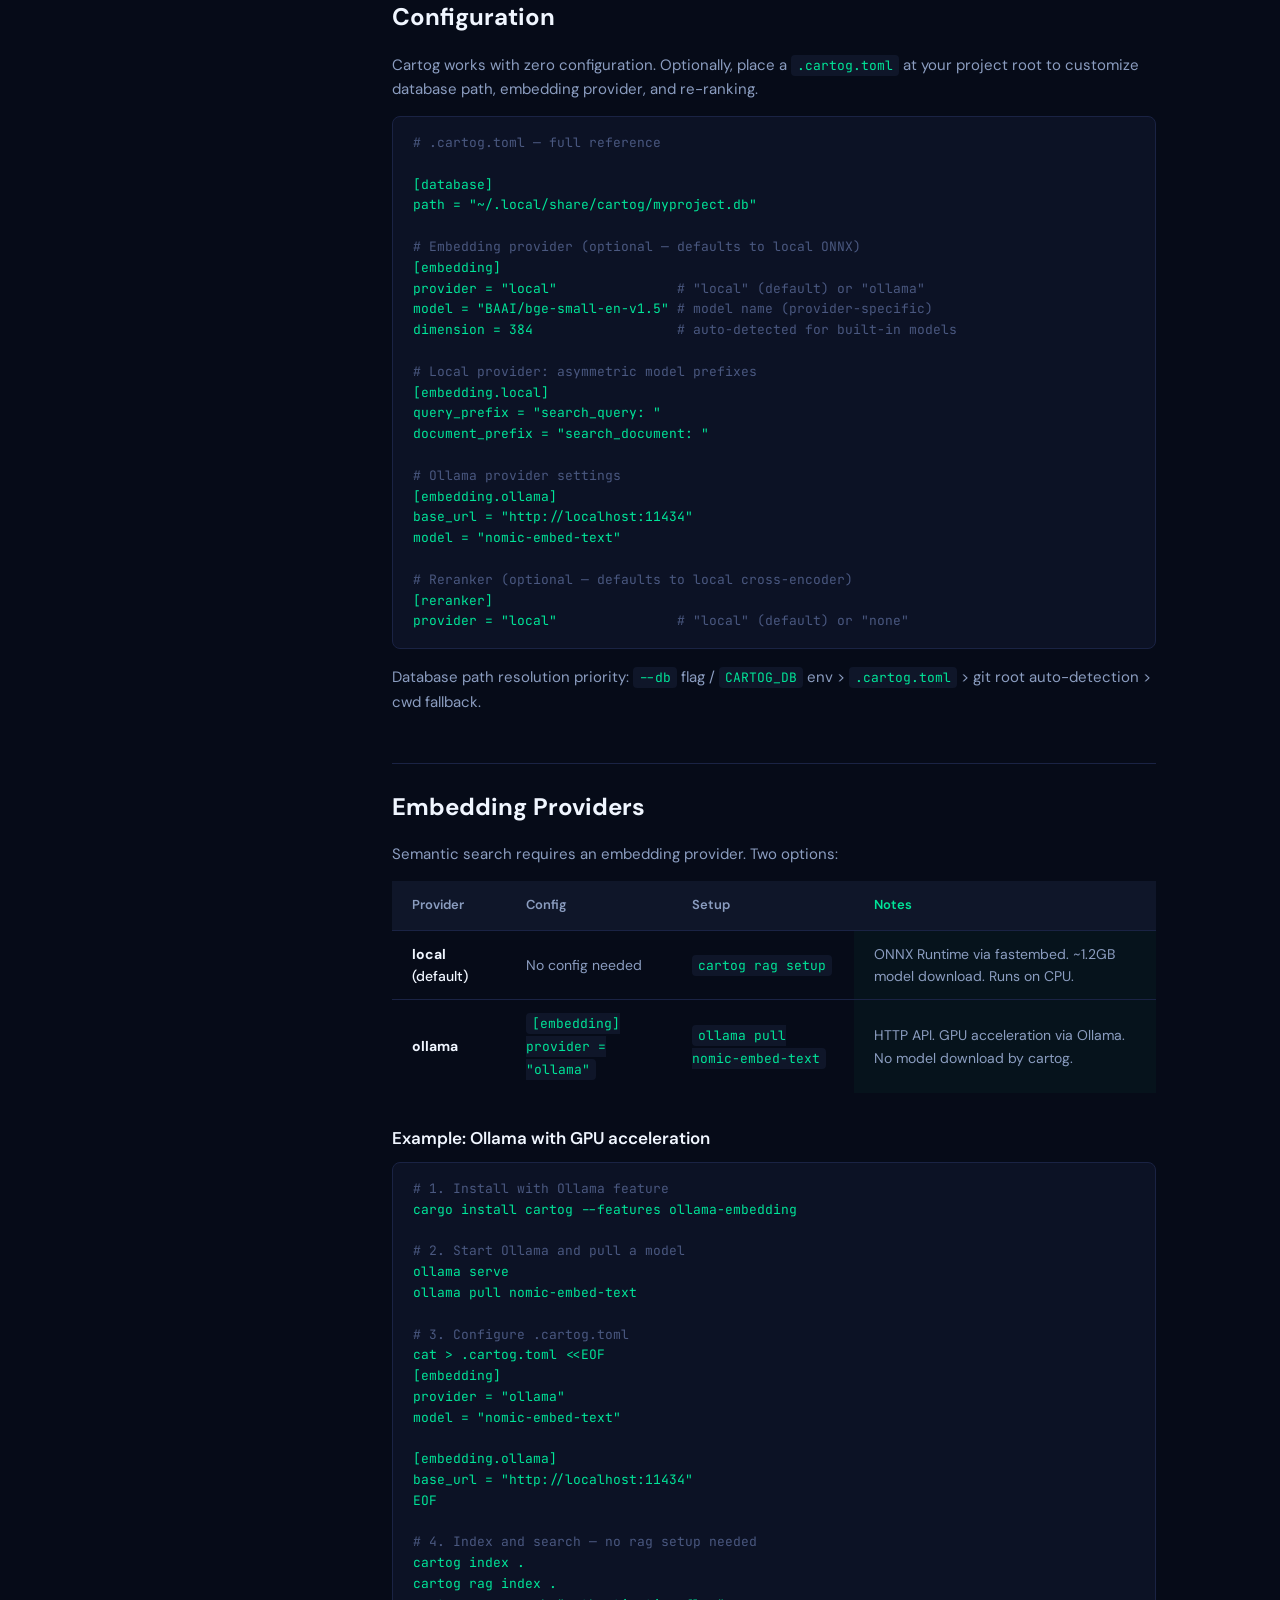
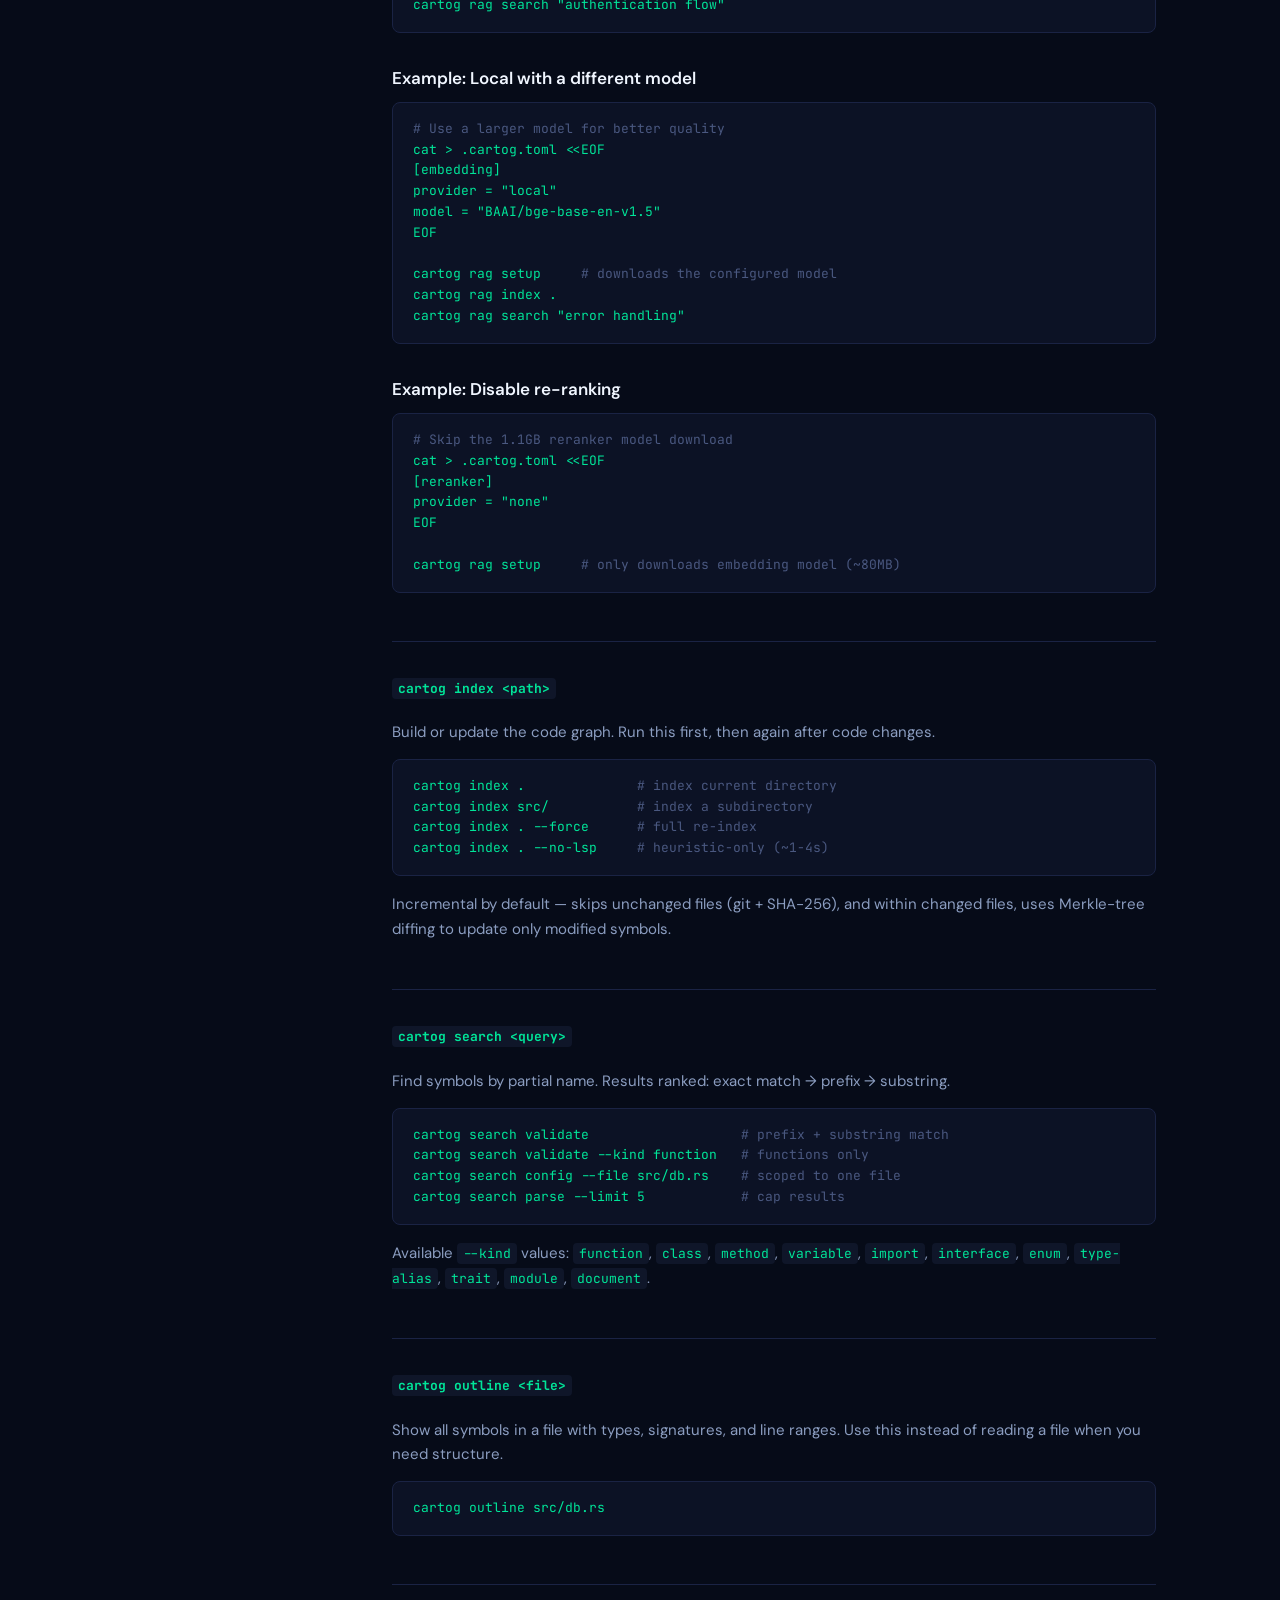
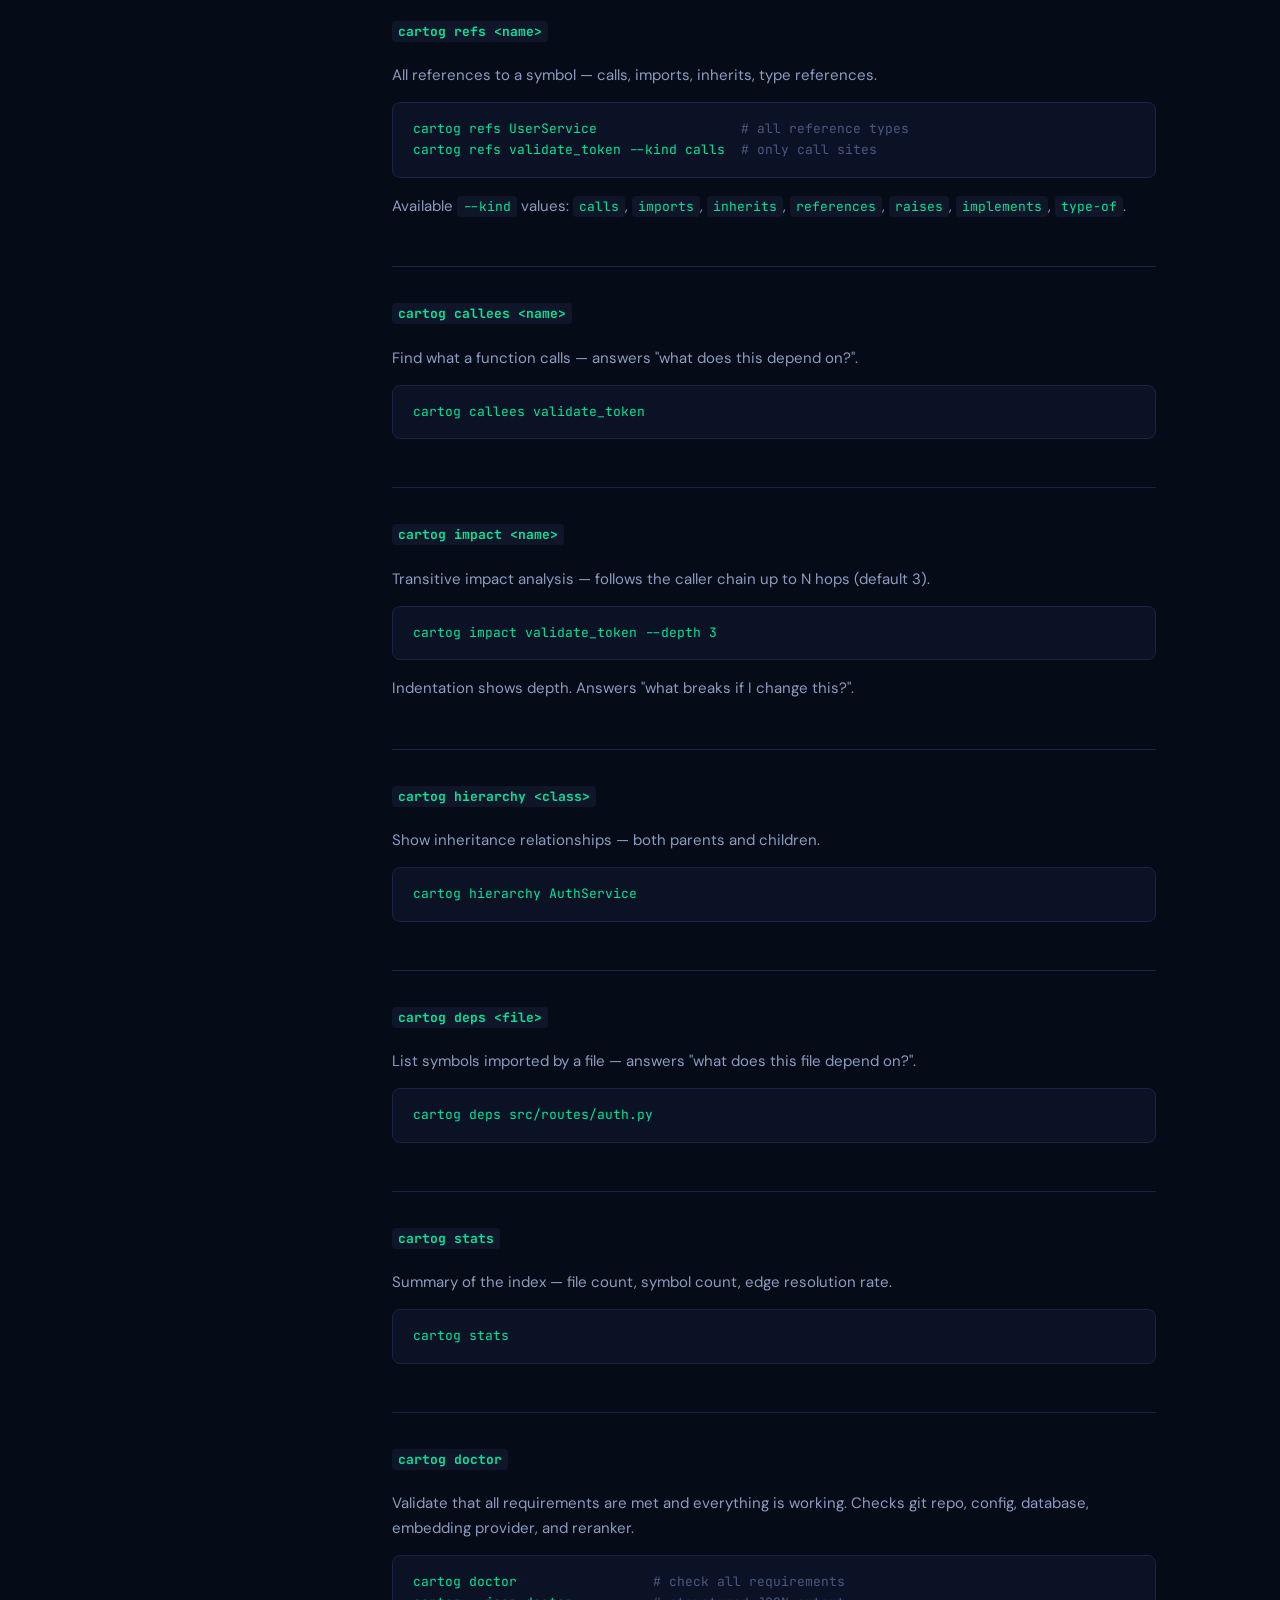
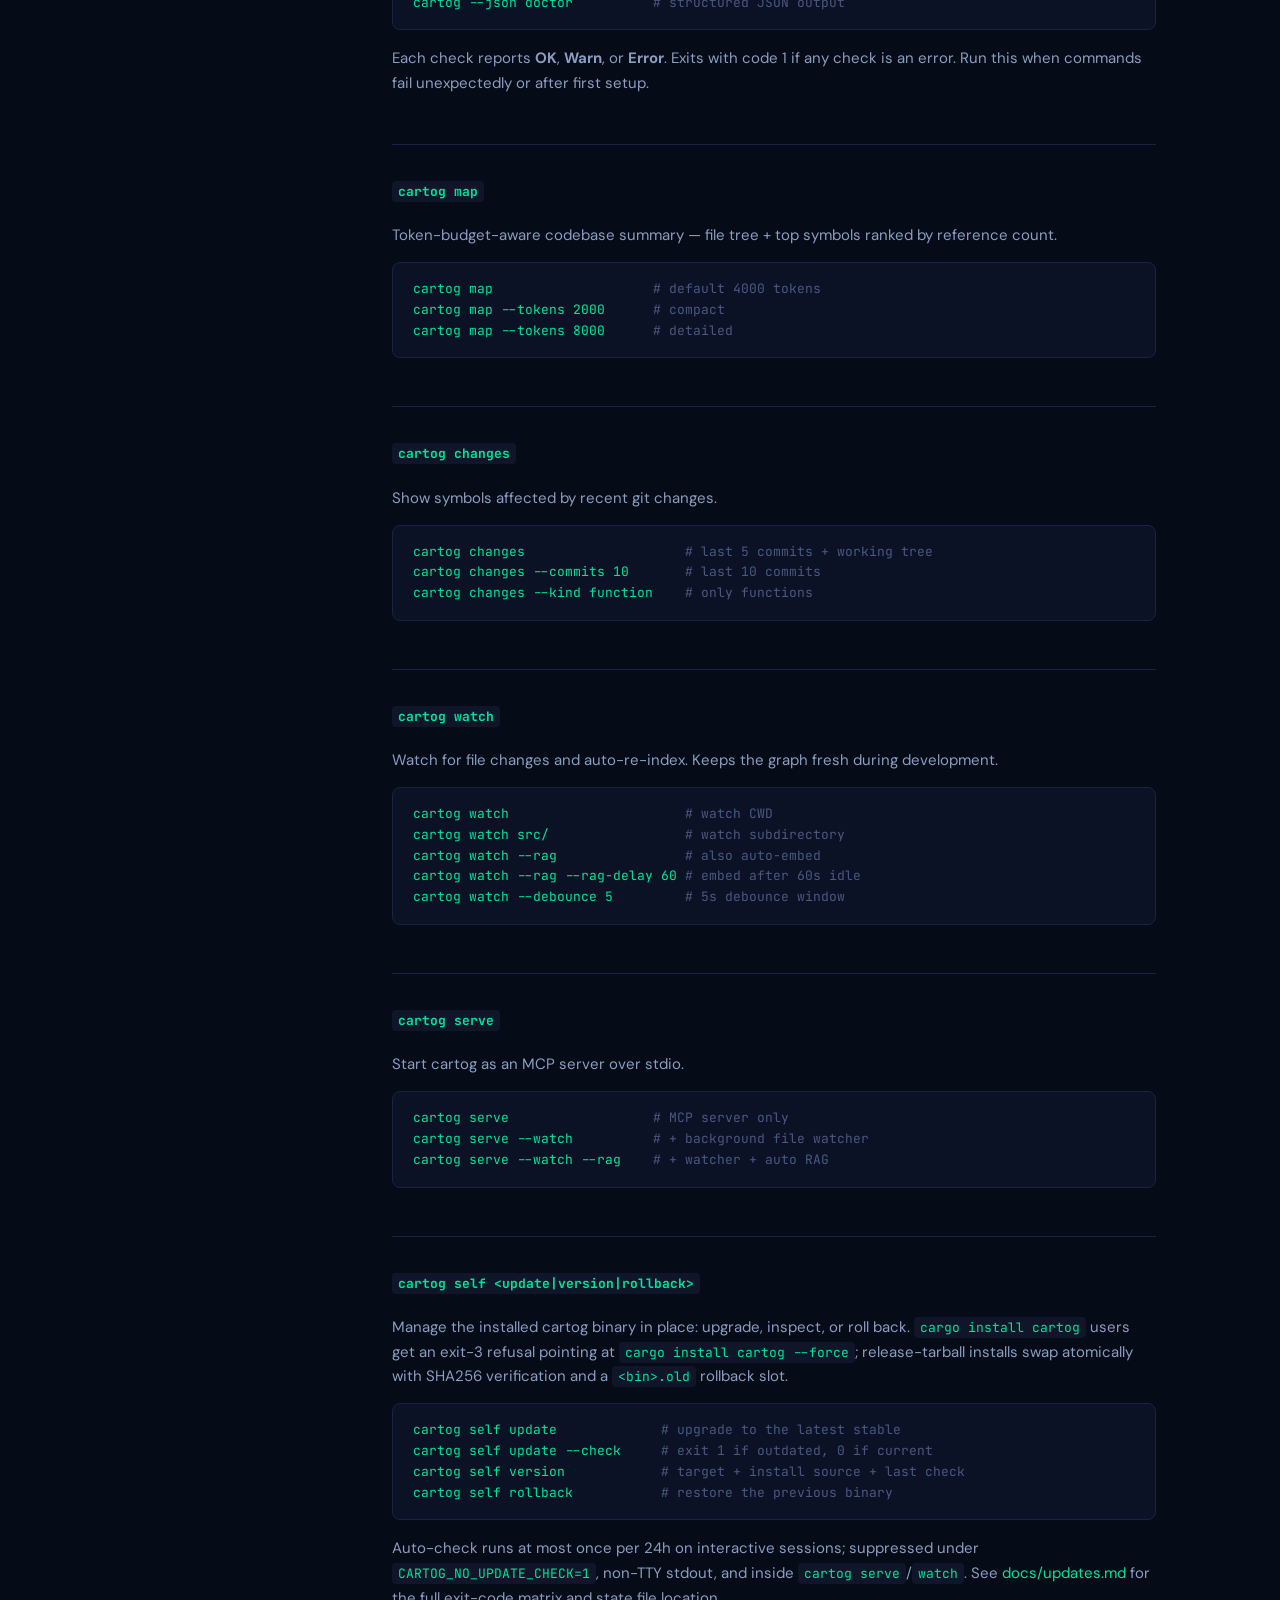
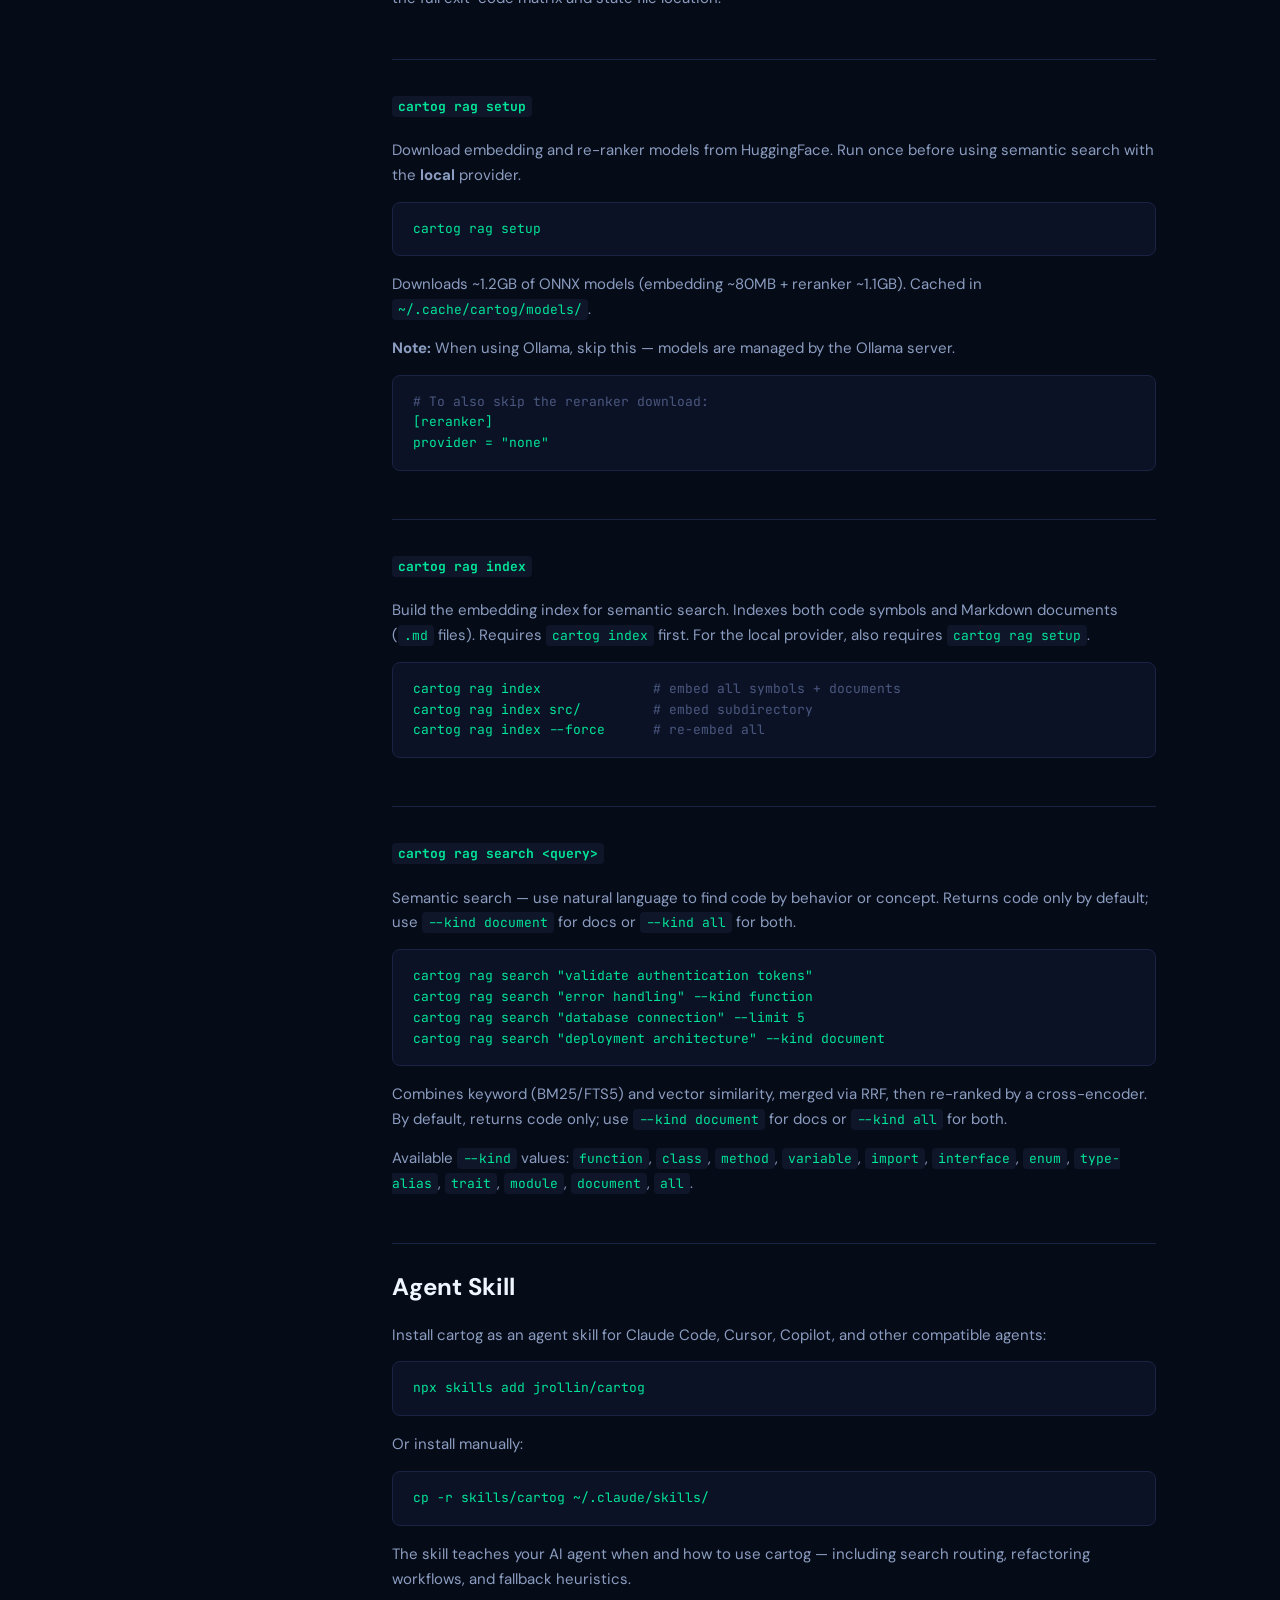
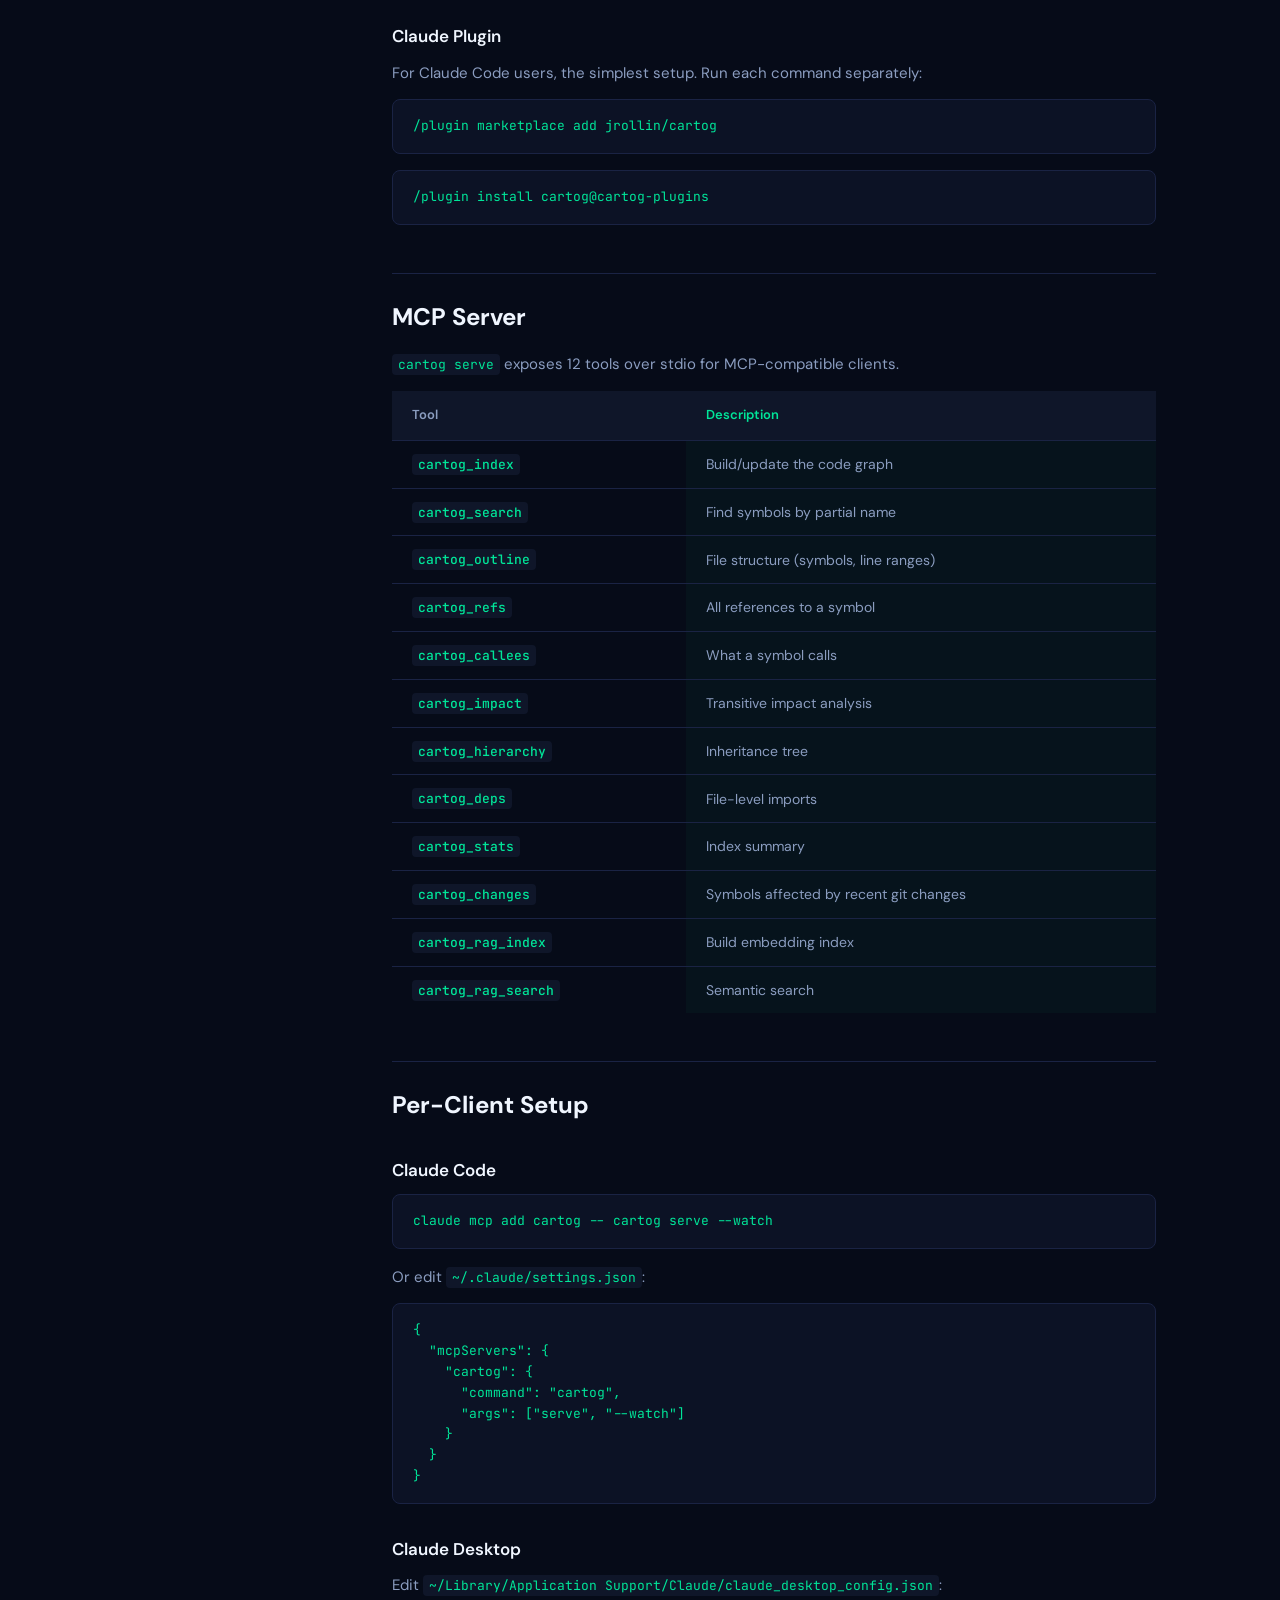
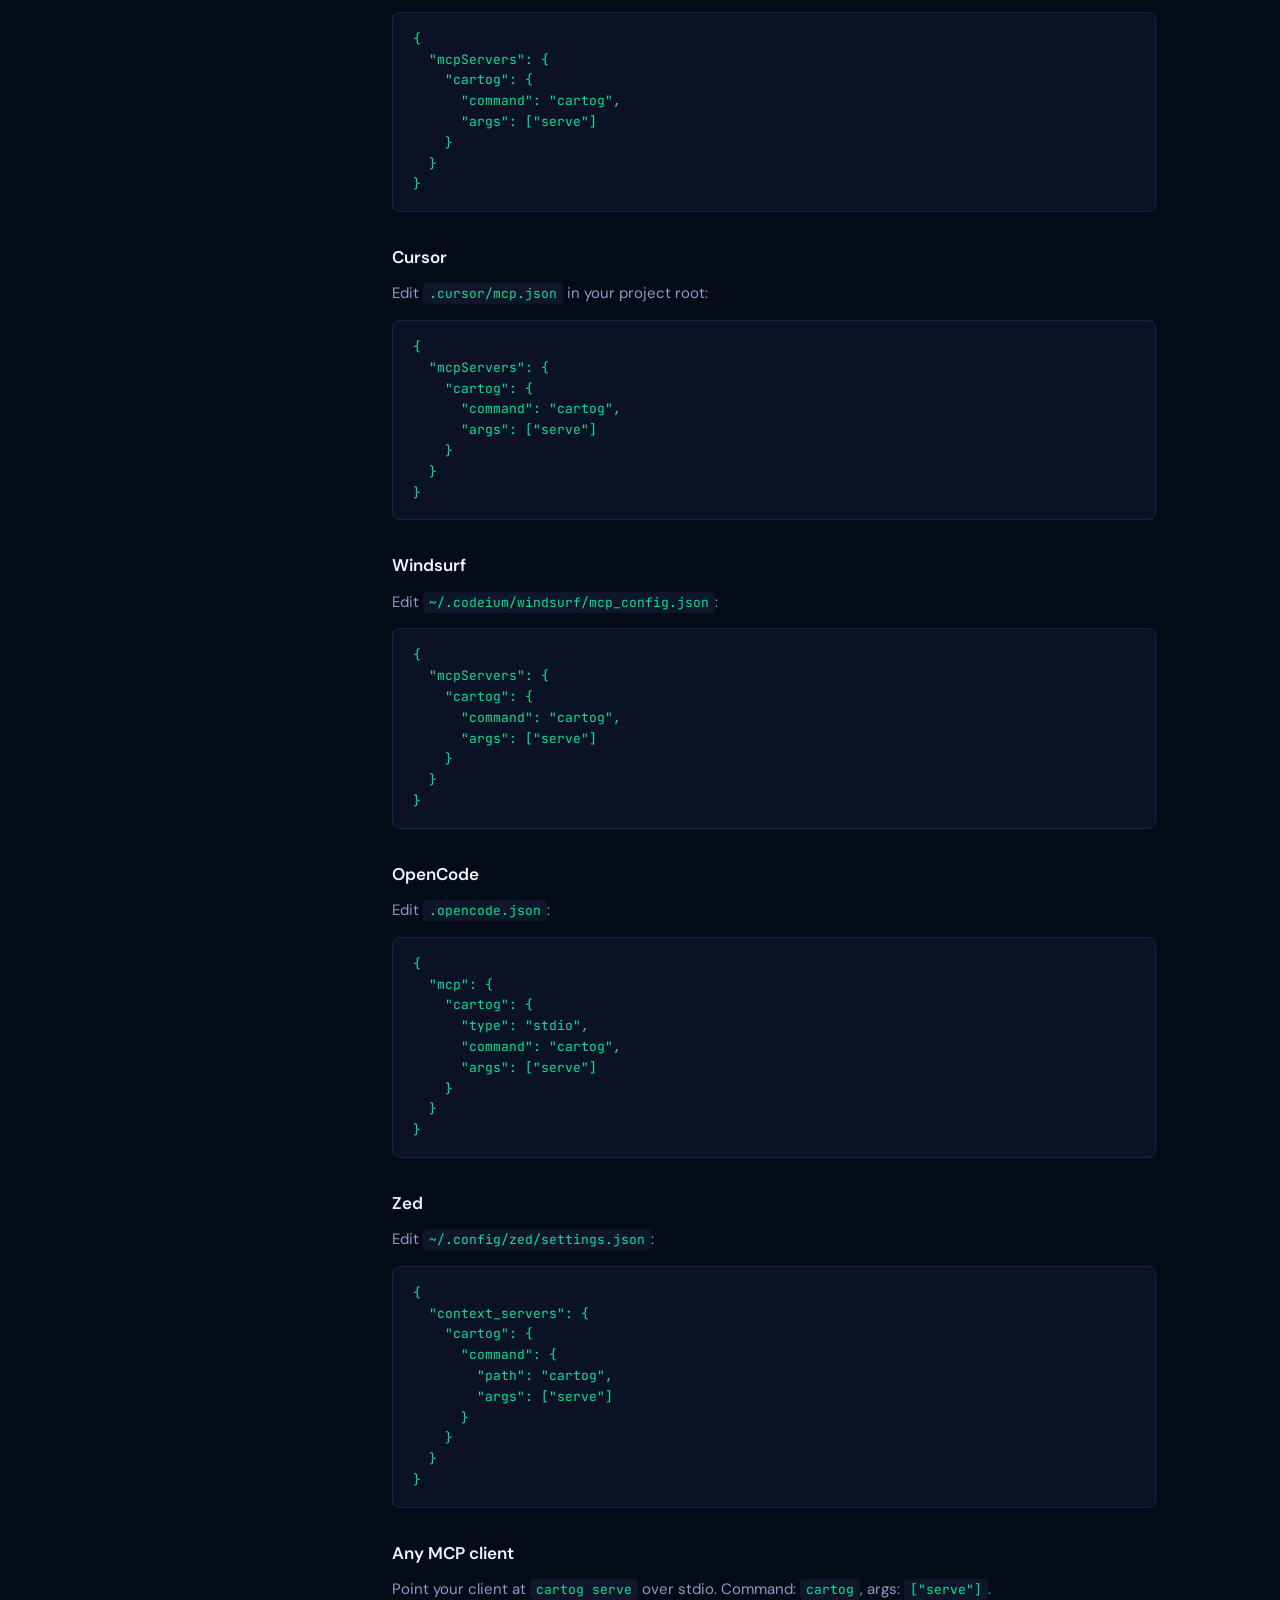
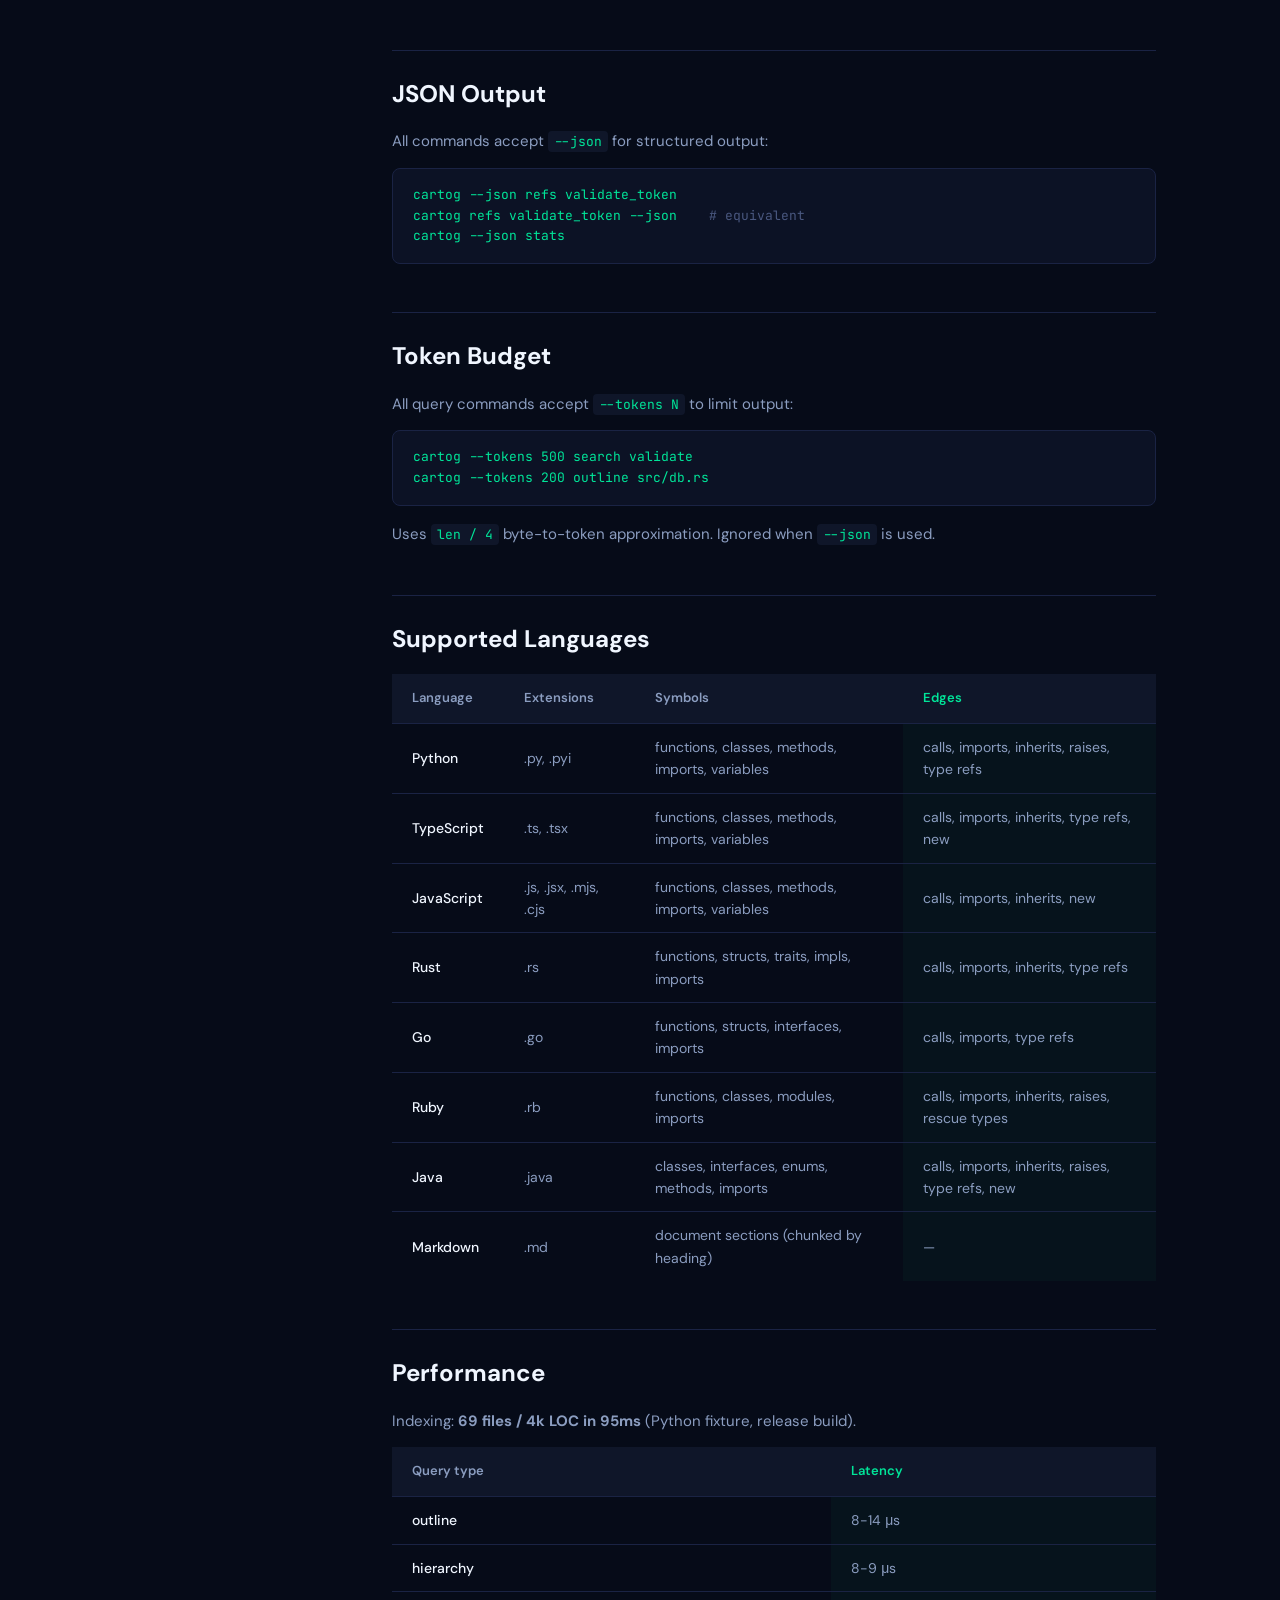
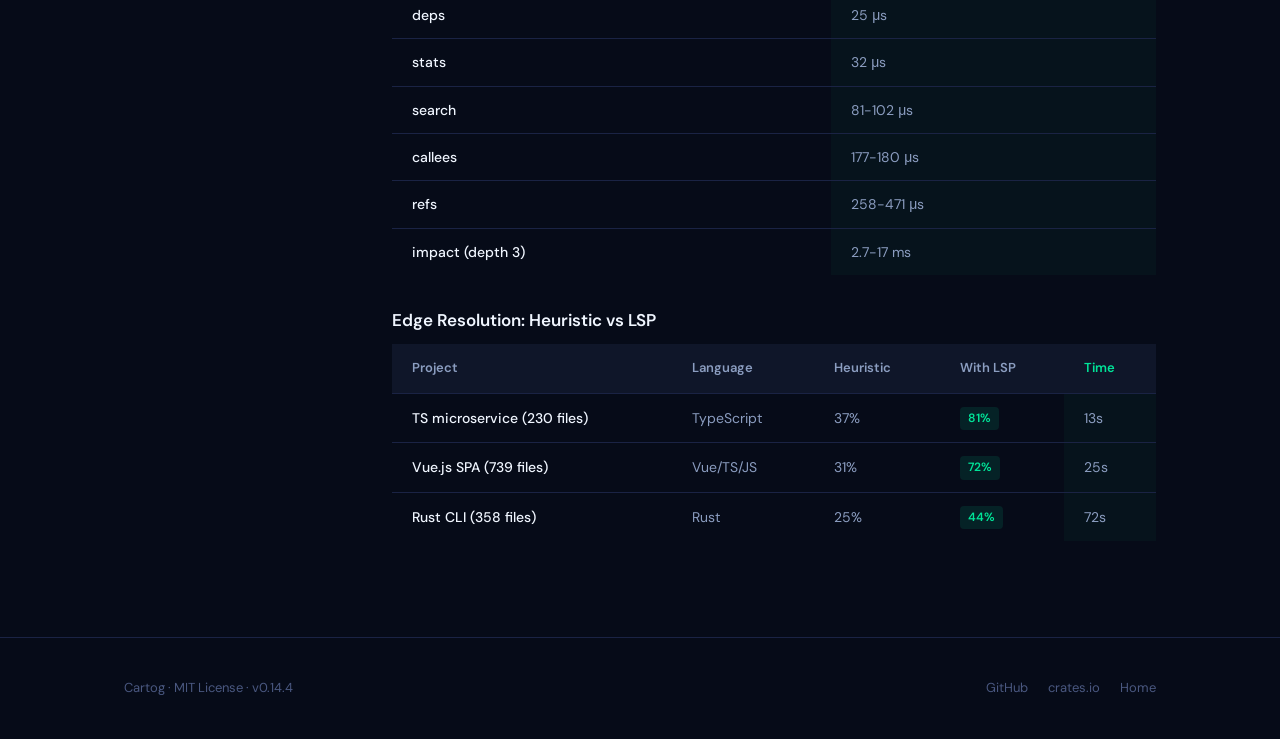
==== commit 74dbb95e: "chore: bump version to 0.14.4" ====
--- a/site/usage.html
+++ b/site/usage.html
@@ -93,7 +93,7 @@
     <main class="docs-content">
 
       <p style="margin-bottom: 24px;">
-        <span class="badge">v0.14.3</span>
+        <span class="badge">v0.14.4</span>
         <a href="https://github.com/jrollin/cartog/releases/latest" style="margin-left: 8px; font-size: 13px;">View changelog →</a>
       </p>
 
@@ -549,7 +549,7 @@
 <footer class="footer">
   <div class="container">
     <div class="footer-inner">
-      <span>Cartog · MIT License · v0.14.3</span>
+      <span>Cartog · MIT License · v0.14.4</span>
       <ul class="footer-links">
         <li><a href="https://github.com/jrollin/cartog">GitHub</a></li>
         <li><a href="https://crates.io/crates/cartog">crates.io</a></li>
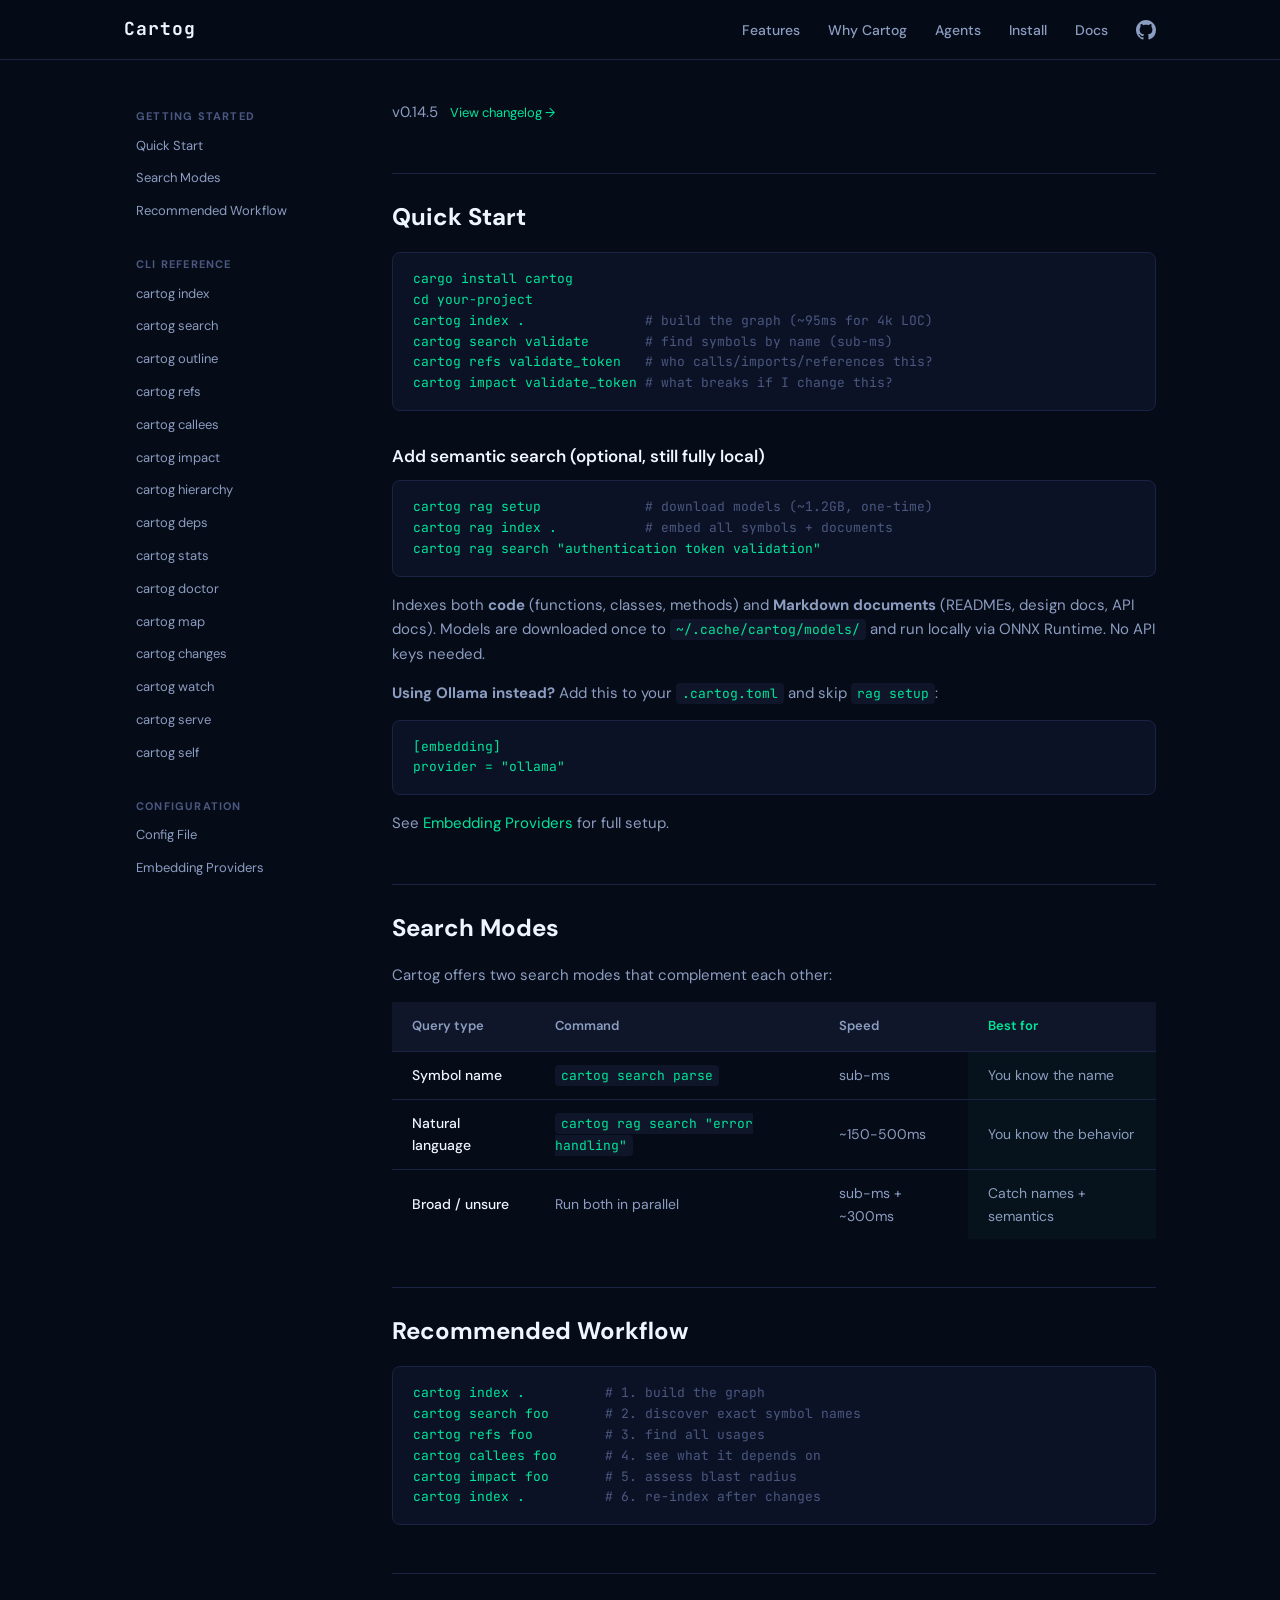
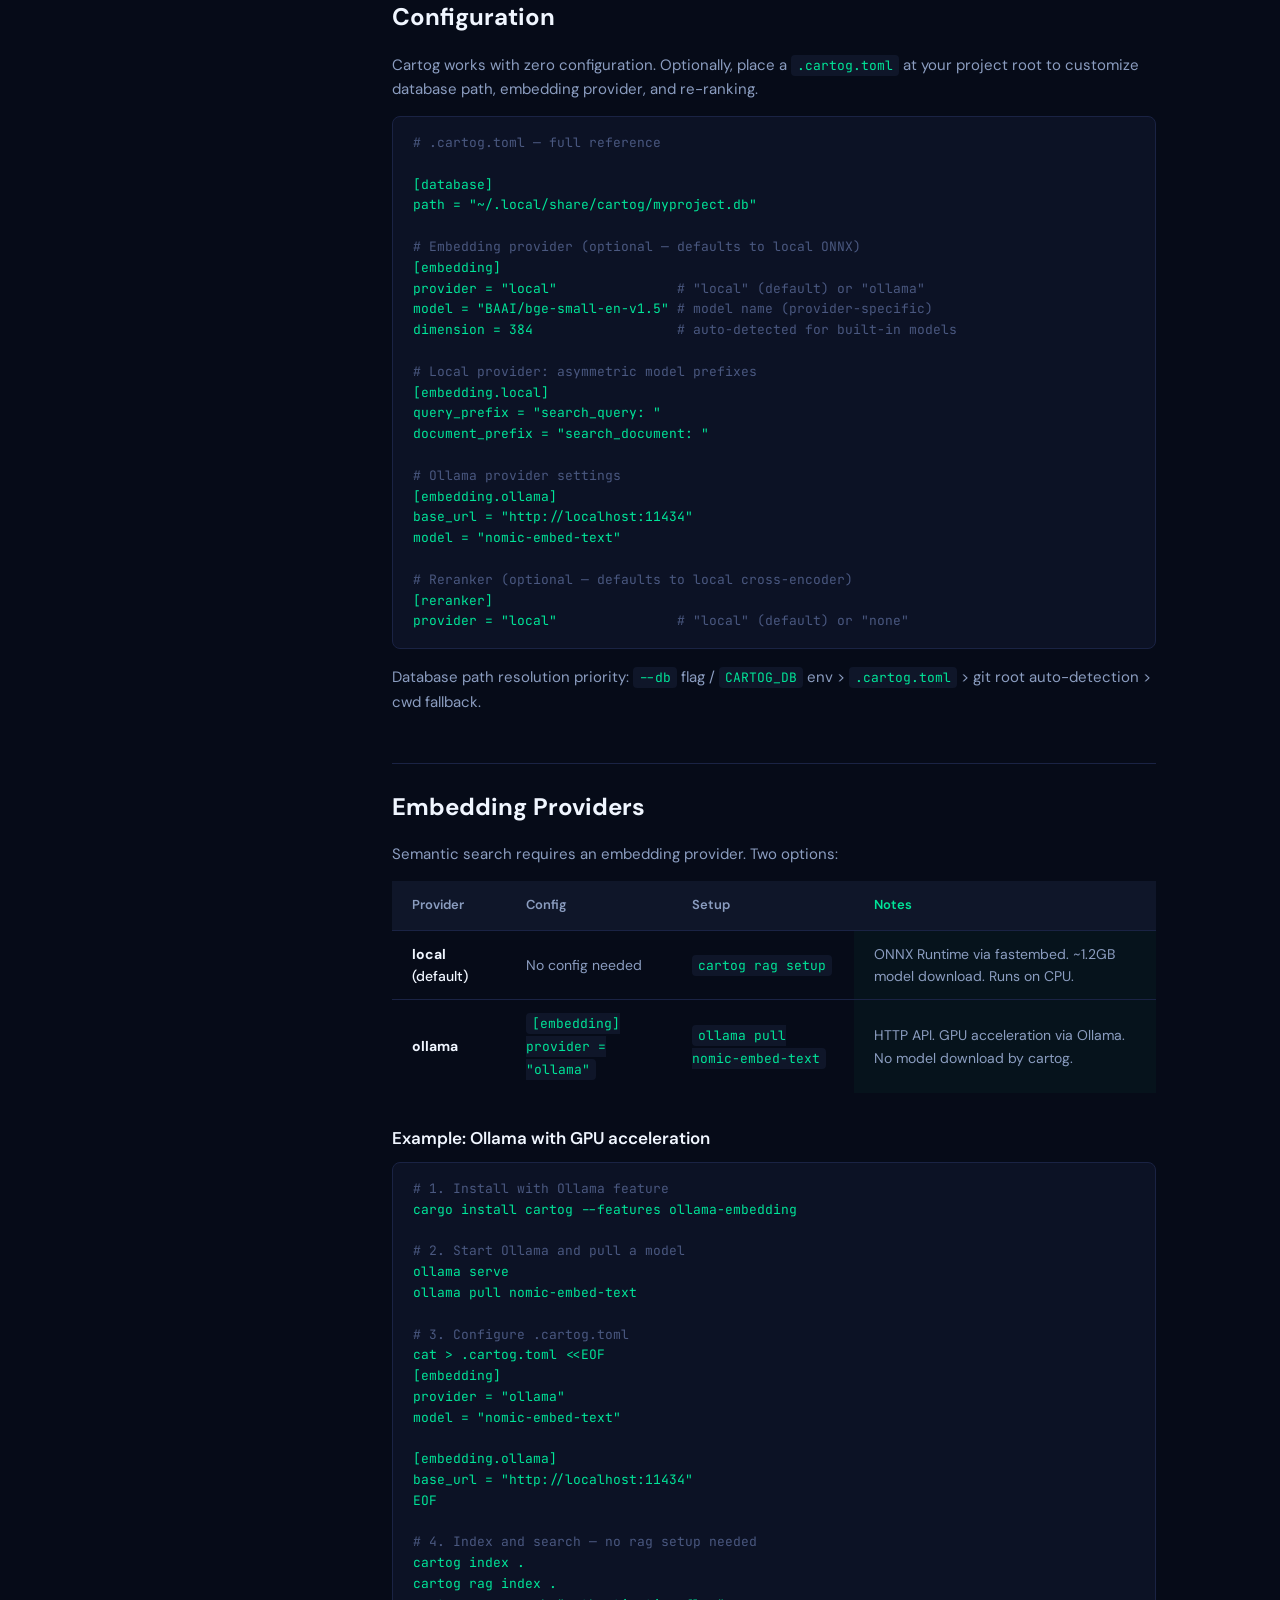
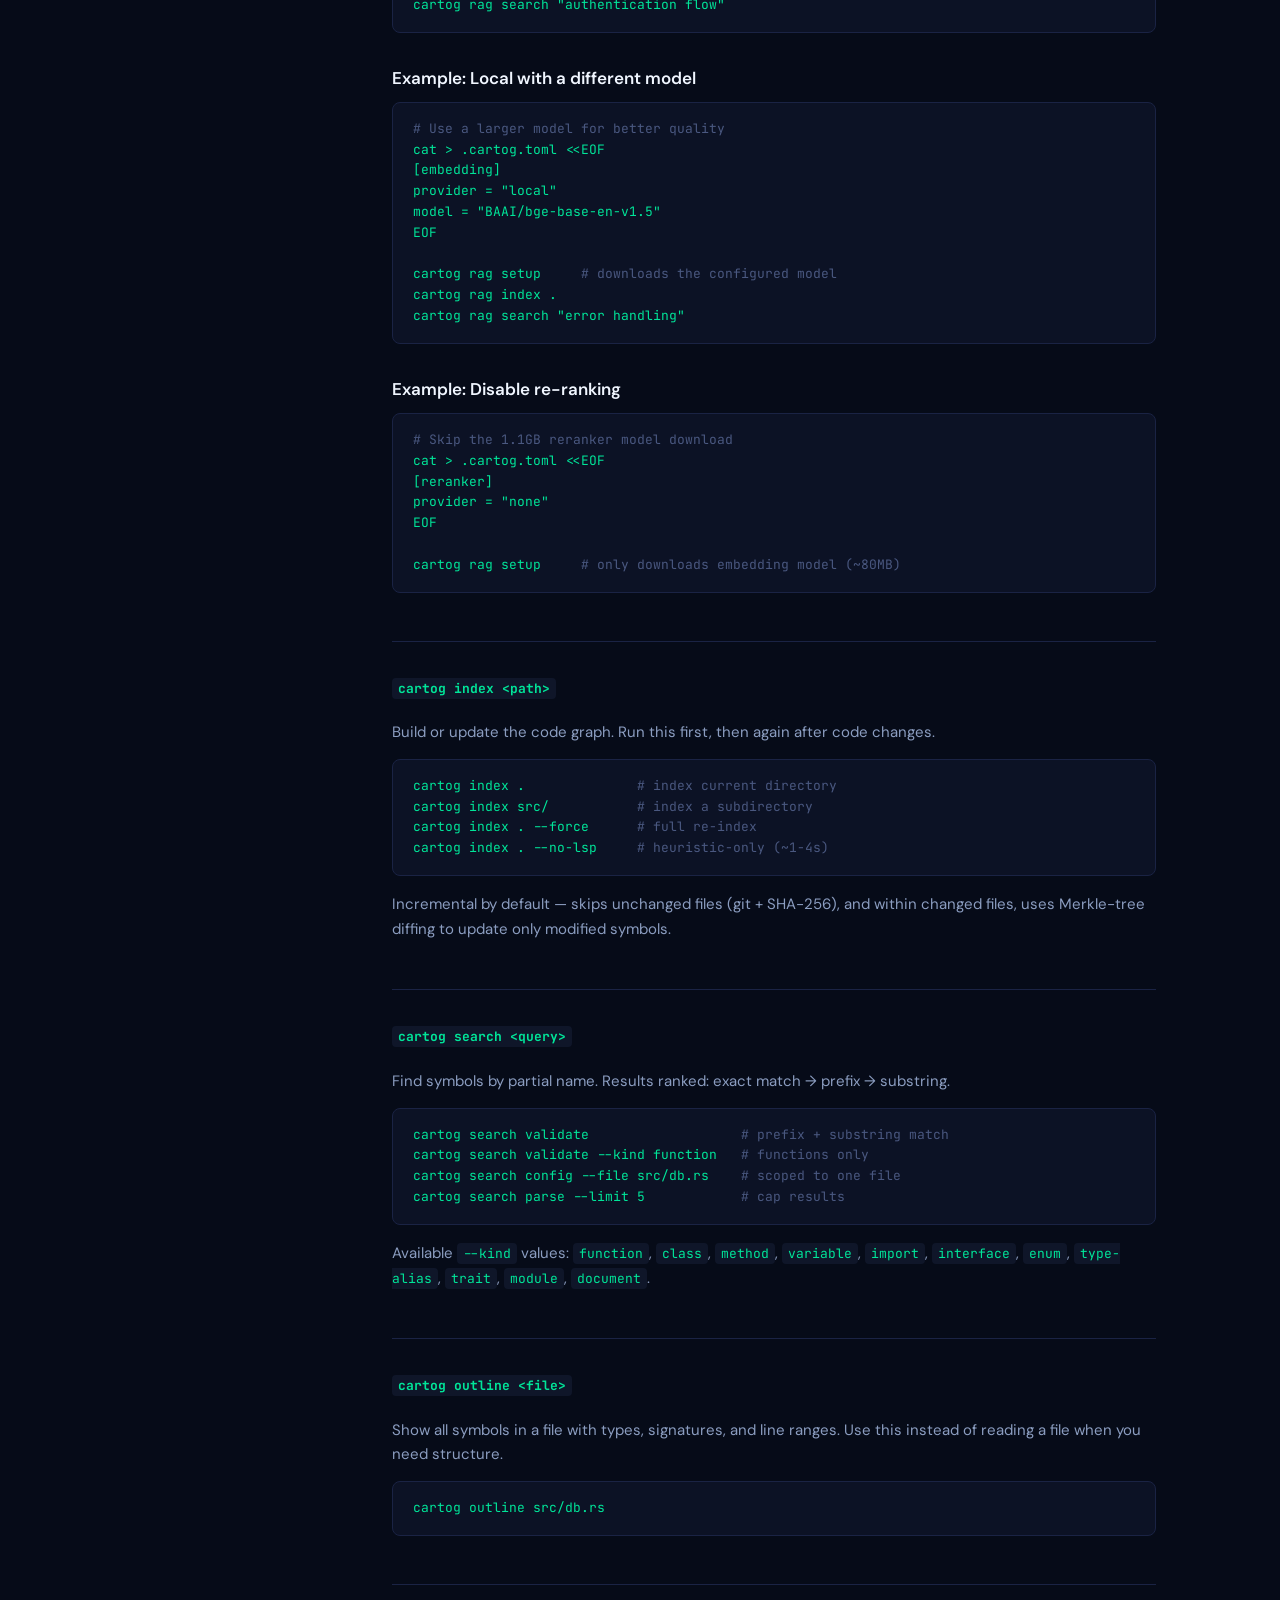
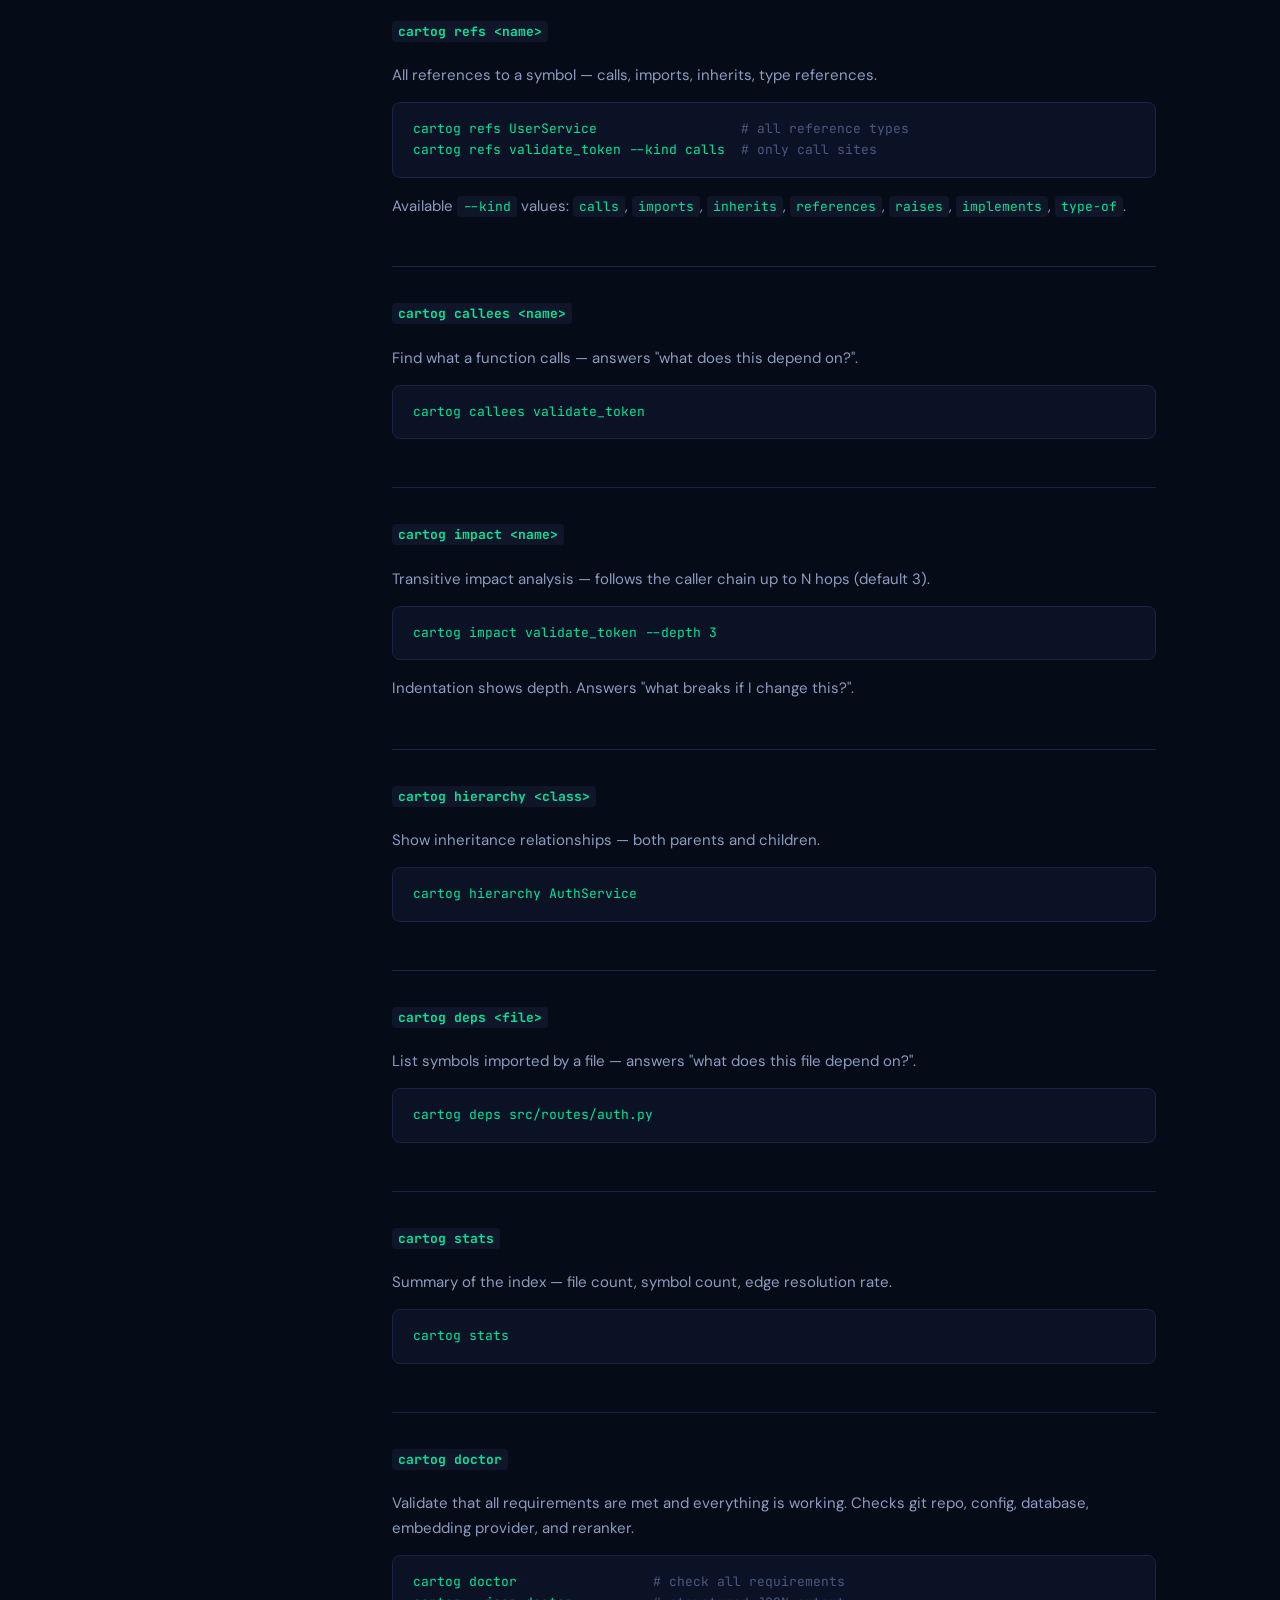
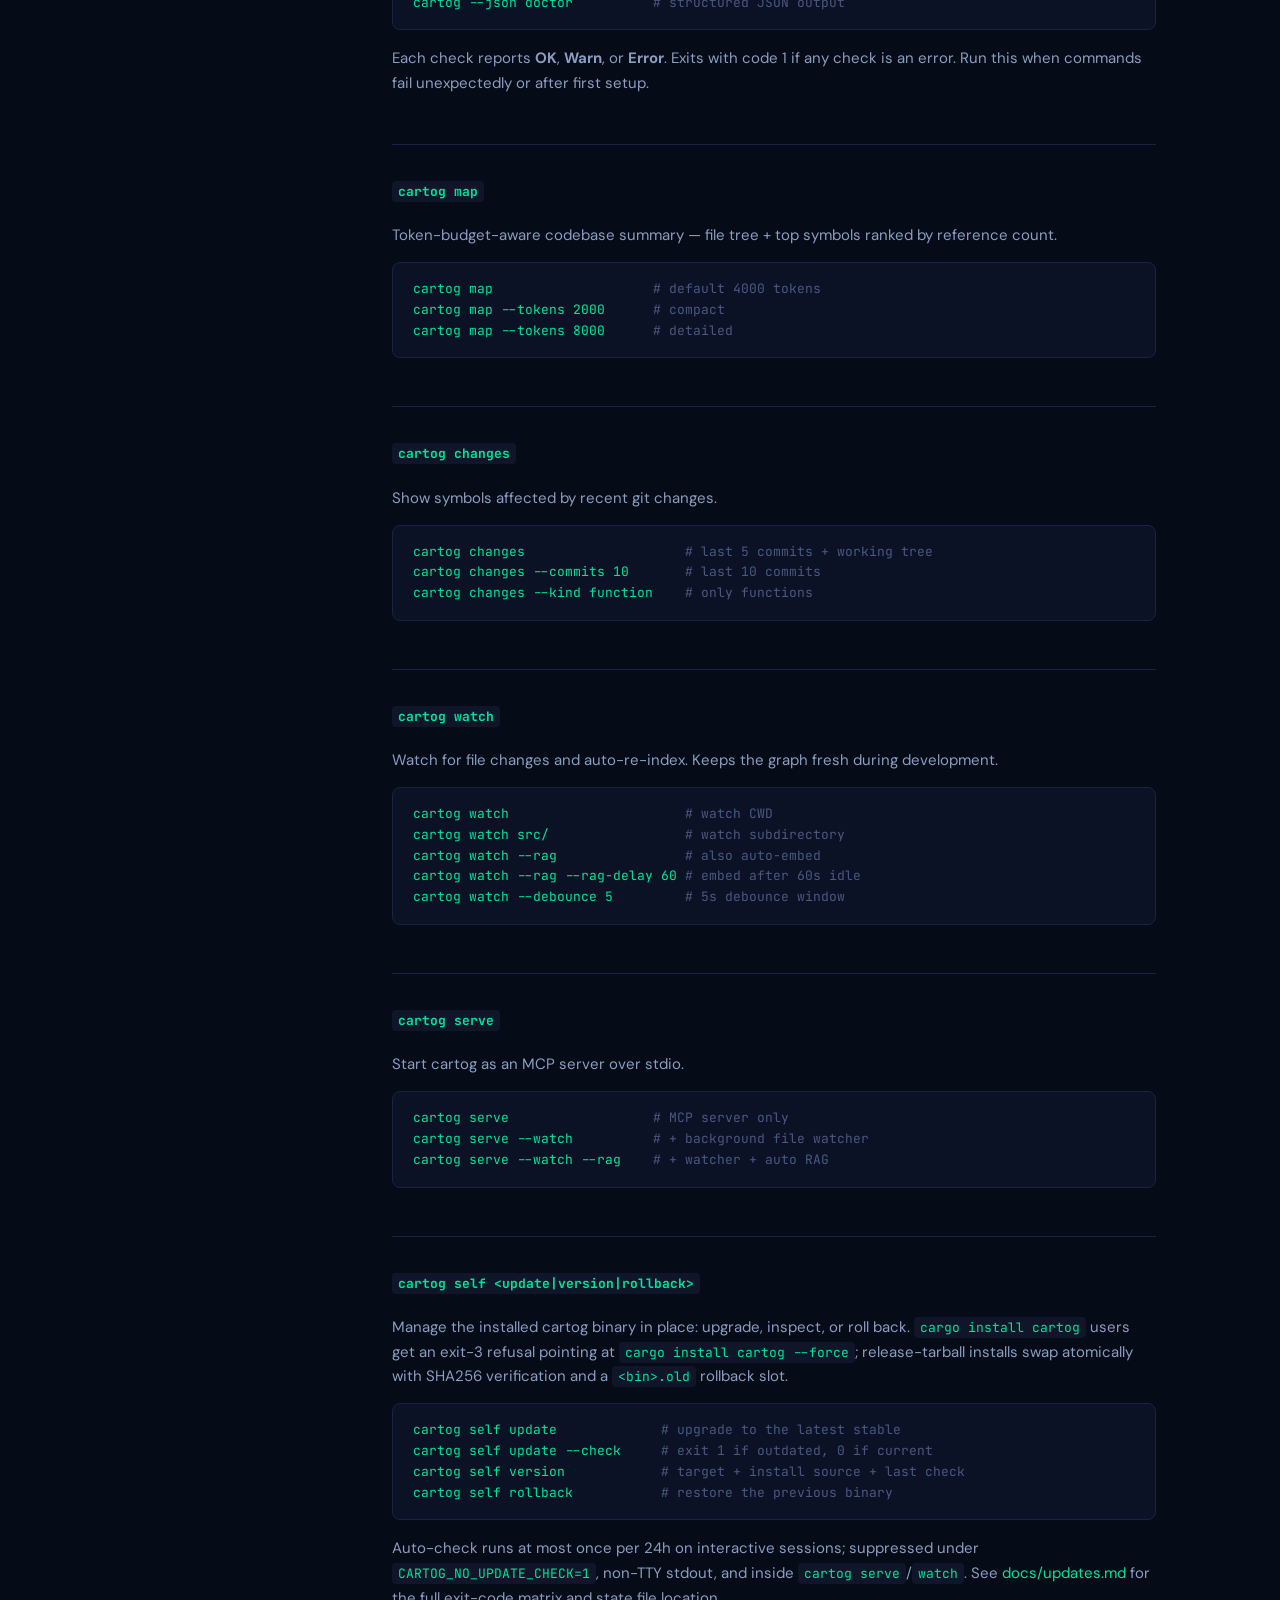
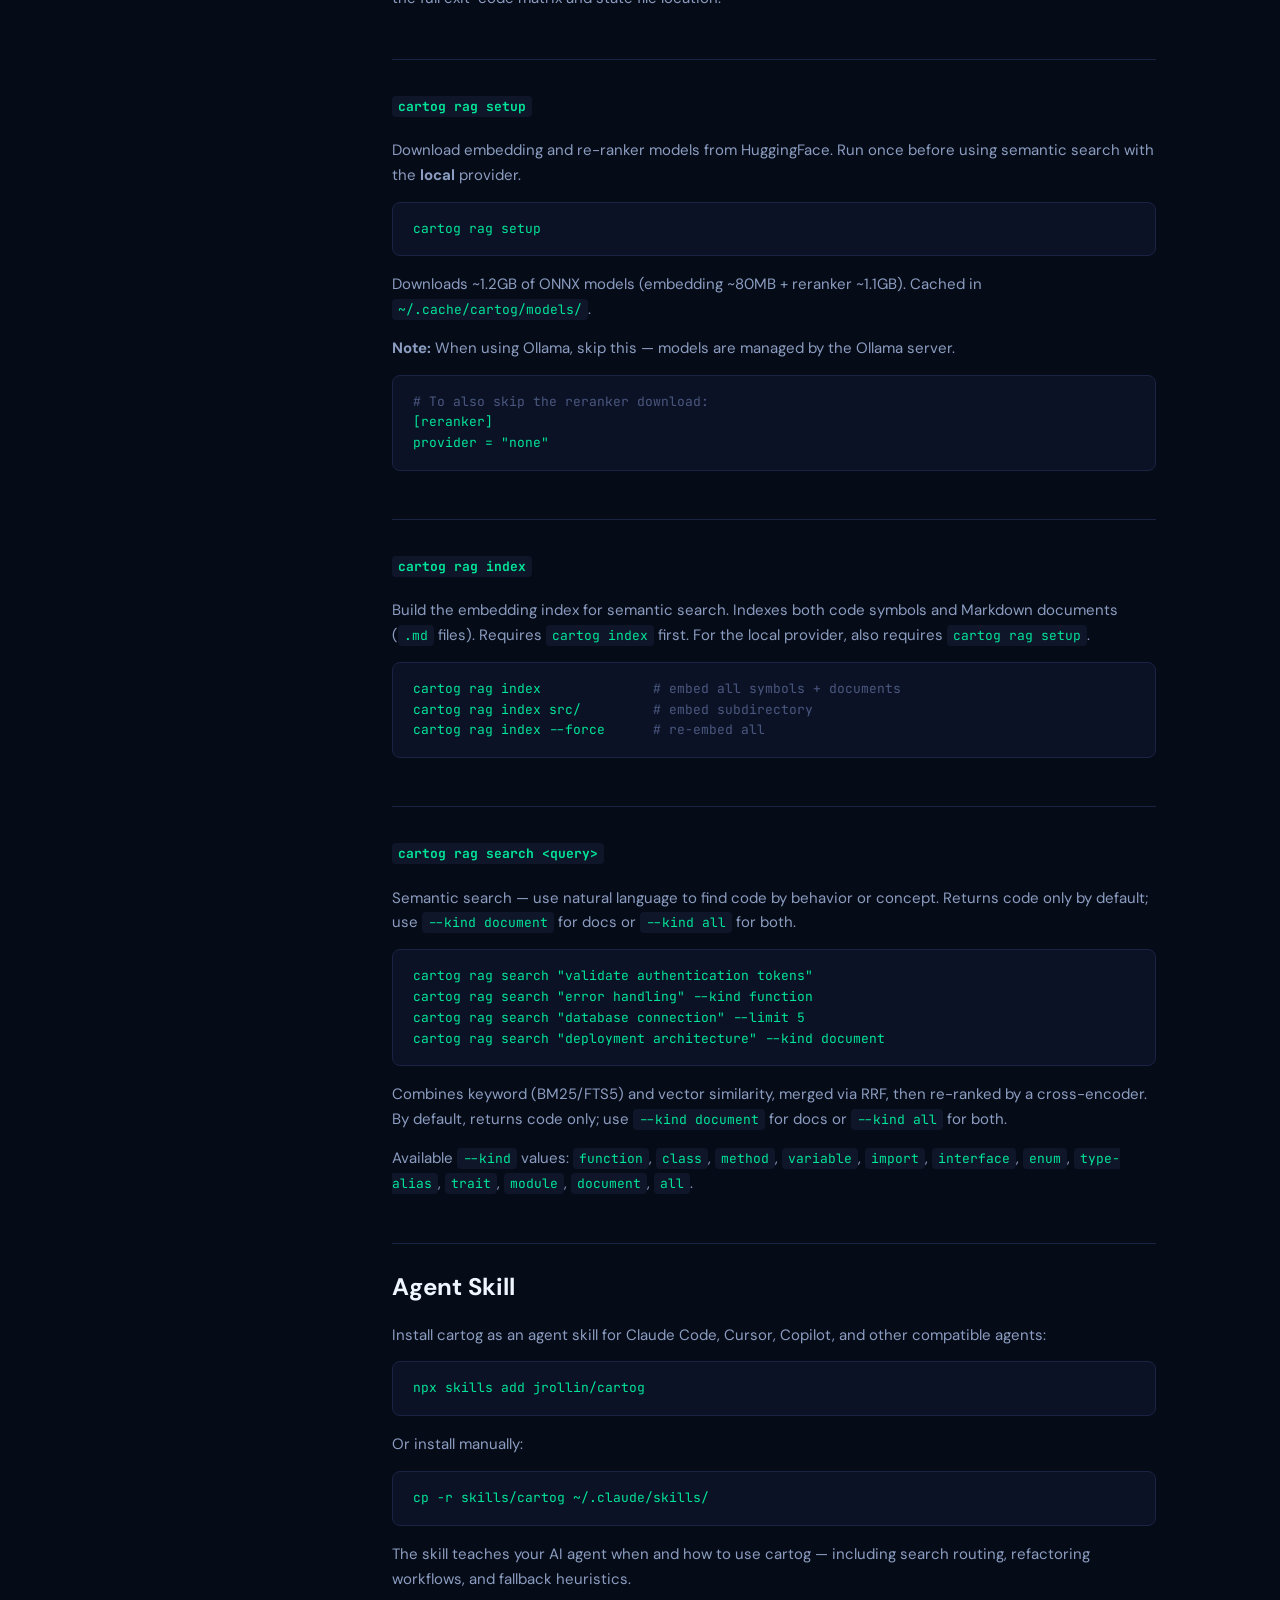
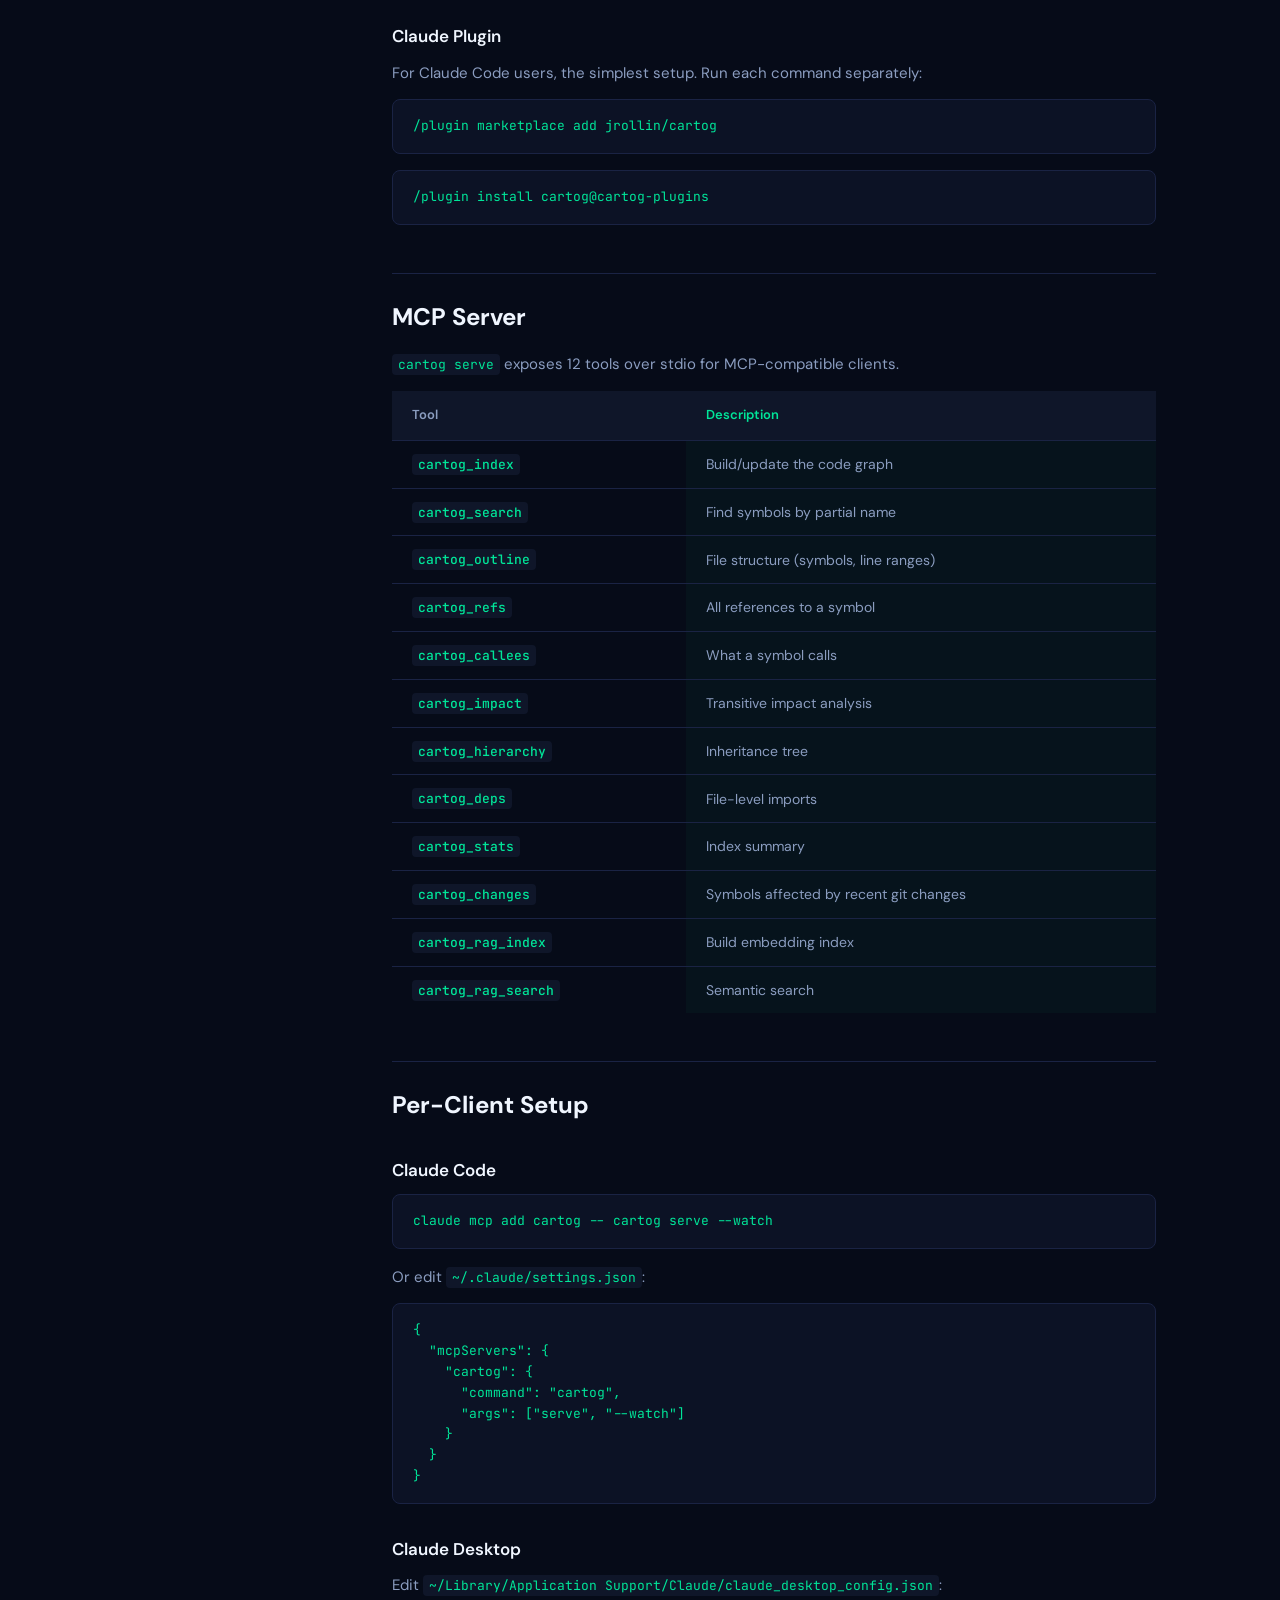
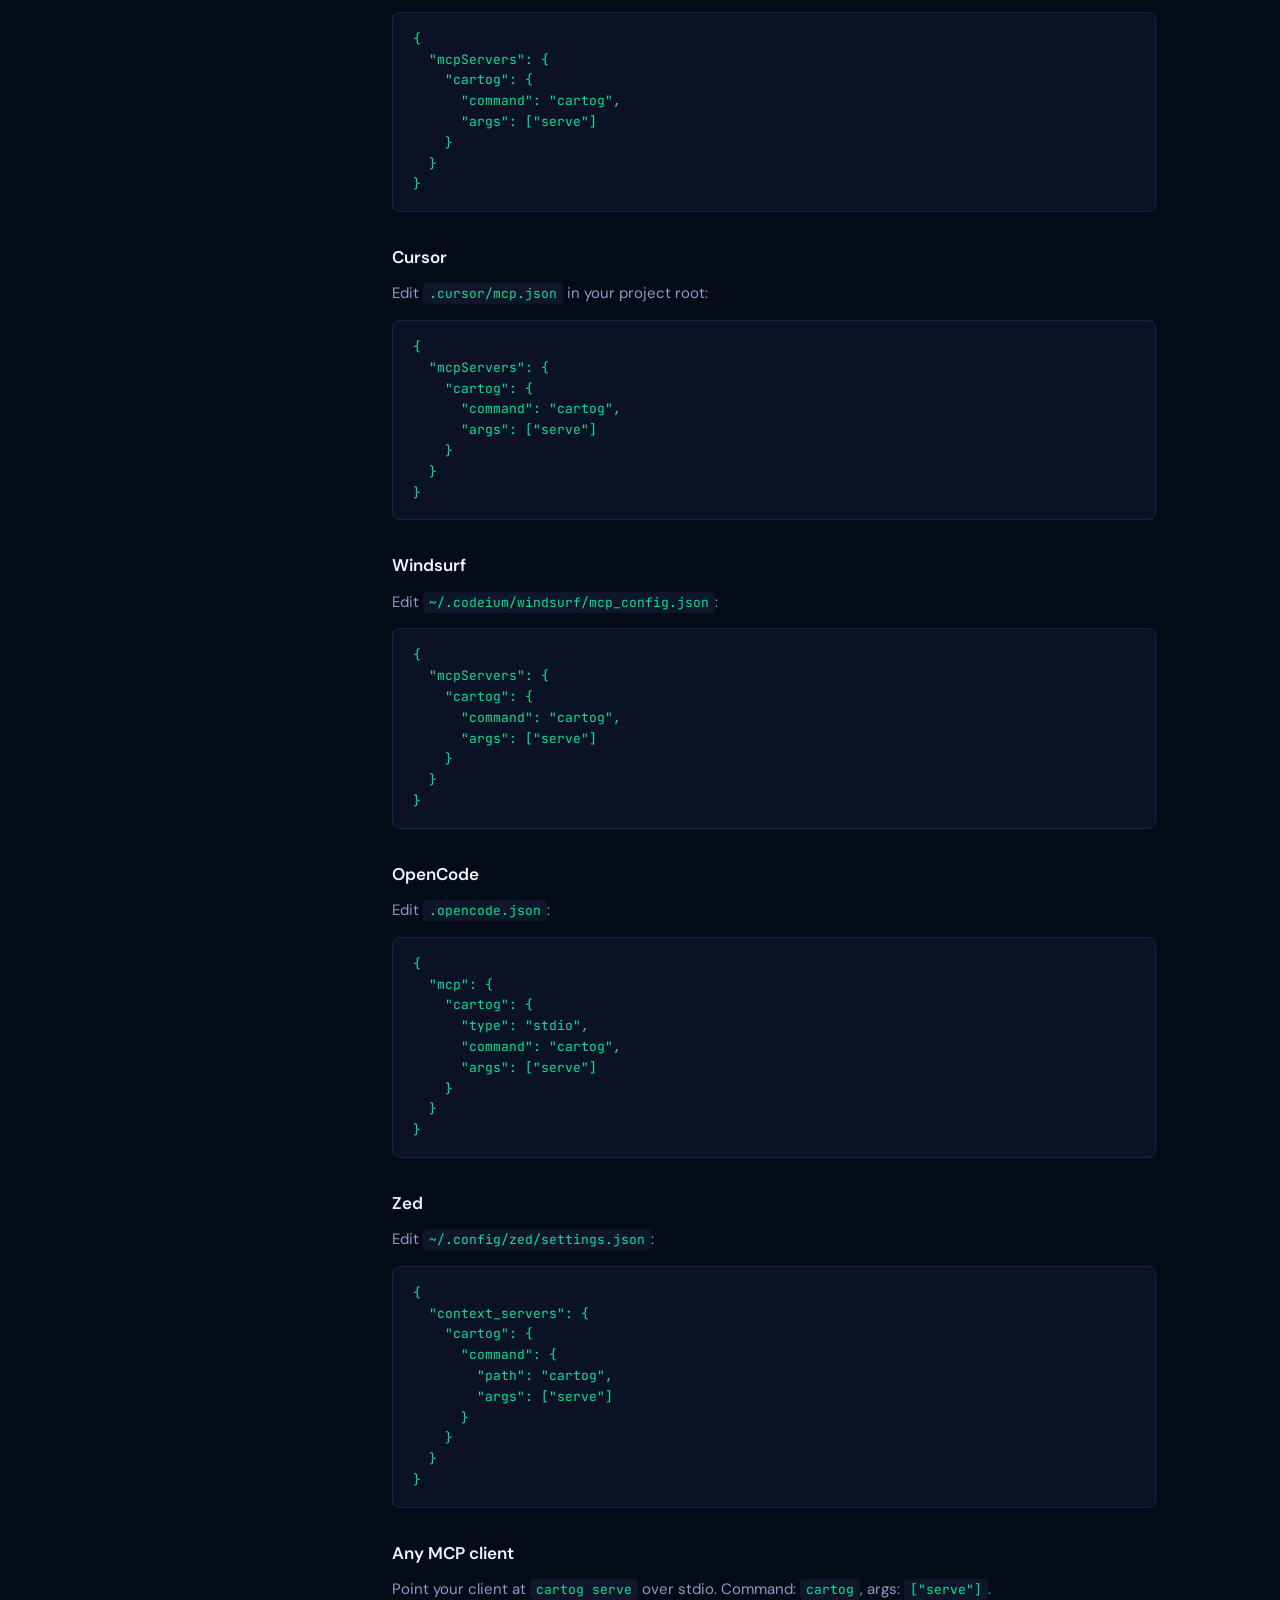
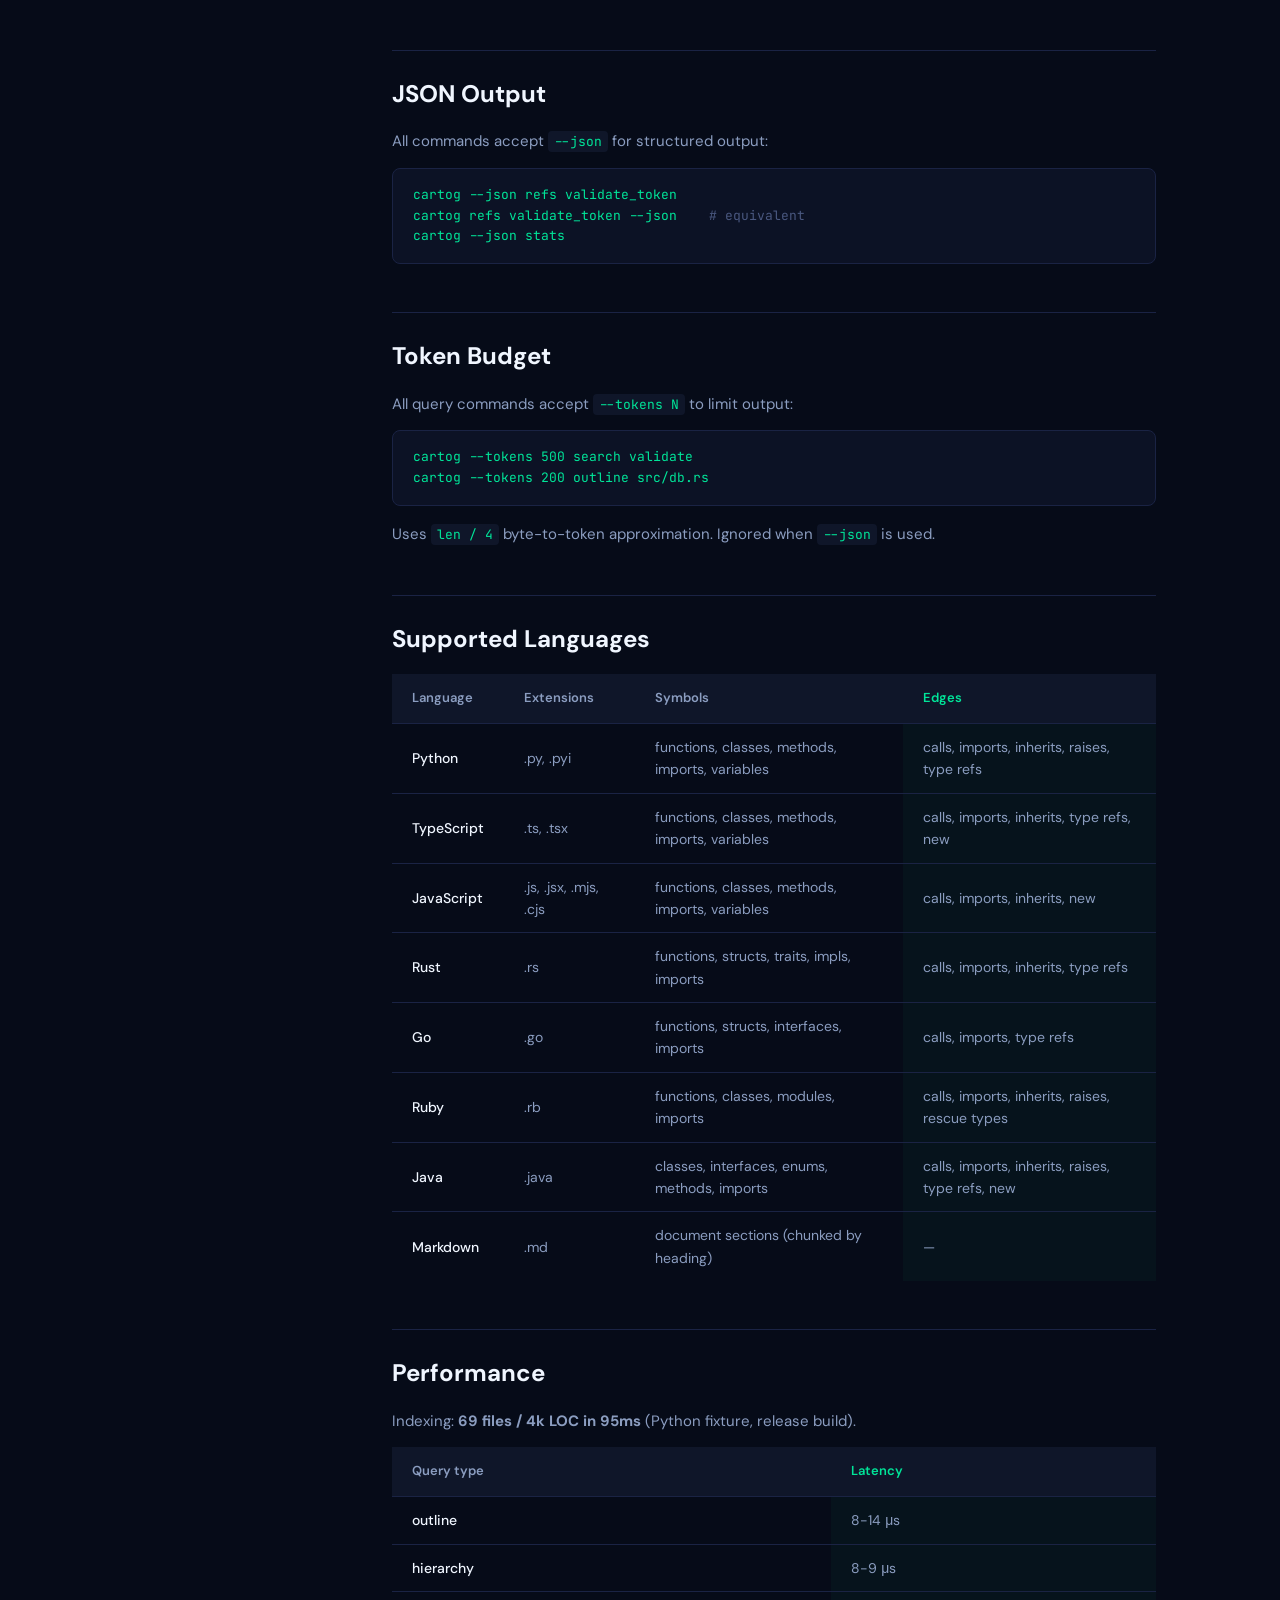
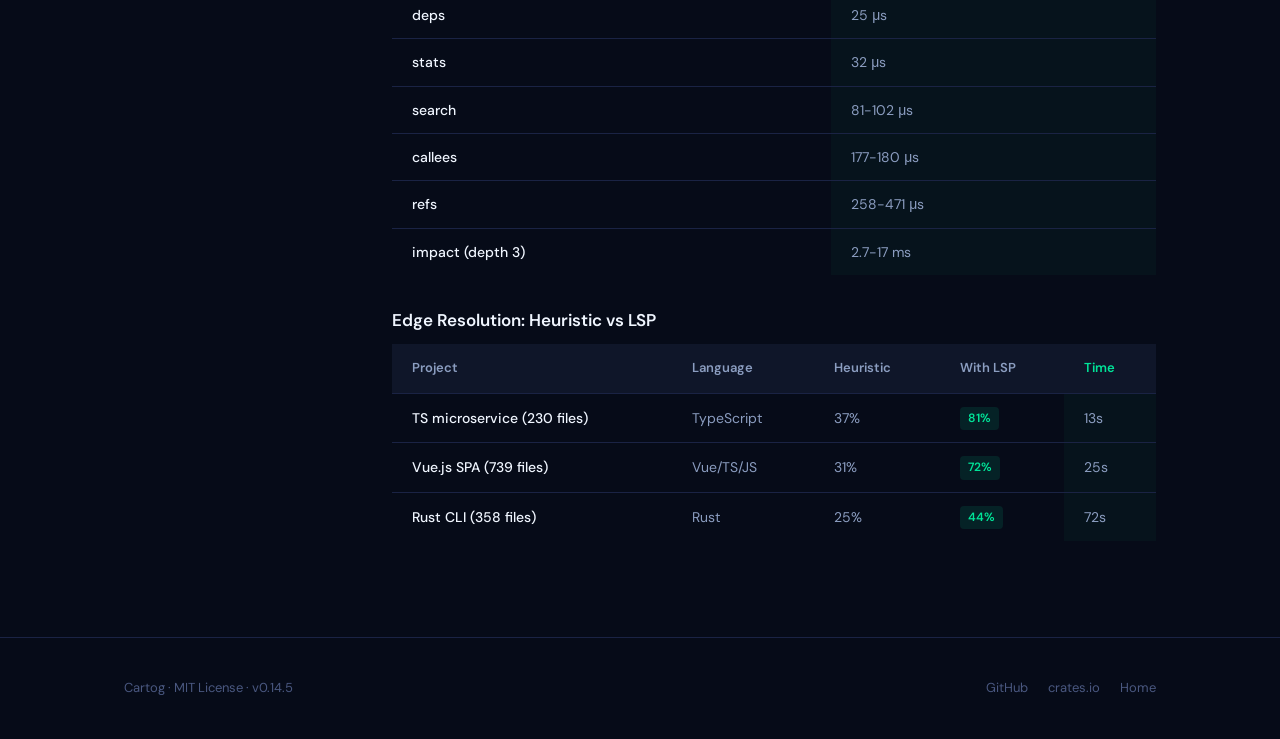
==== commit bbc95584: "chore: bump version to 0.14.5" ====
--- a/site/usage.html
+++ b/site/usage.html
@@ -93,7 +93,7 @@
     <main class="docs-content">
 
       <p style="margin-bottom: 24px;">
-        <span class="badge">v0.14.4</span>
+        <span class="badge">v0.14.5</span>
         <a href="https://github.com/jrollin/cartog/releases/latest" style="margin-left: 8px; font-size: 13px;">View changelog →</a>
       </p>
 
@@ -549,7 +549,7 @@
 <footer class="footer">
   <div class="container">
     <div class="footer-inner">
-      <span>Cartog · MIT License · v0.14.4</span>
+      <span>Cartog · MIT License · v0.14.5</span>
       <ul class="footer-links">
         <li><a href="https://github.com/jrollin/cartog">GitHub</a></li>
         <li><a href="https://crates.io/crates/cartog">crates.io</a></li>
